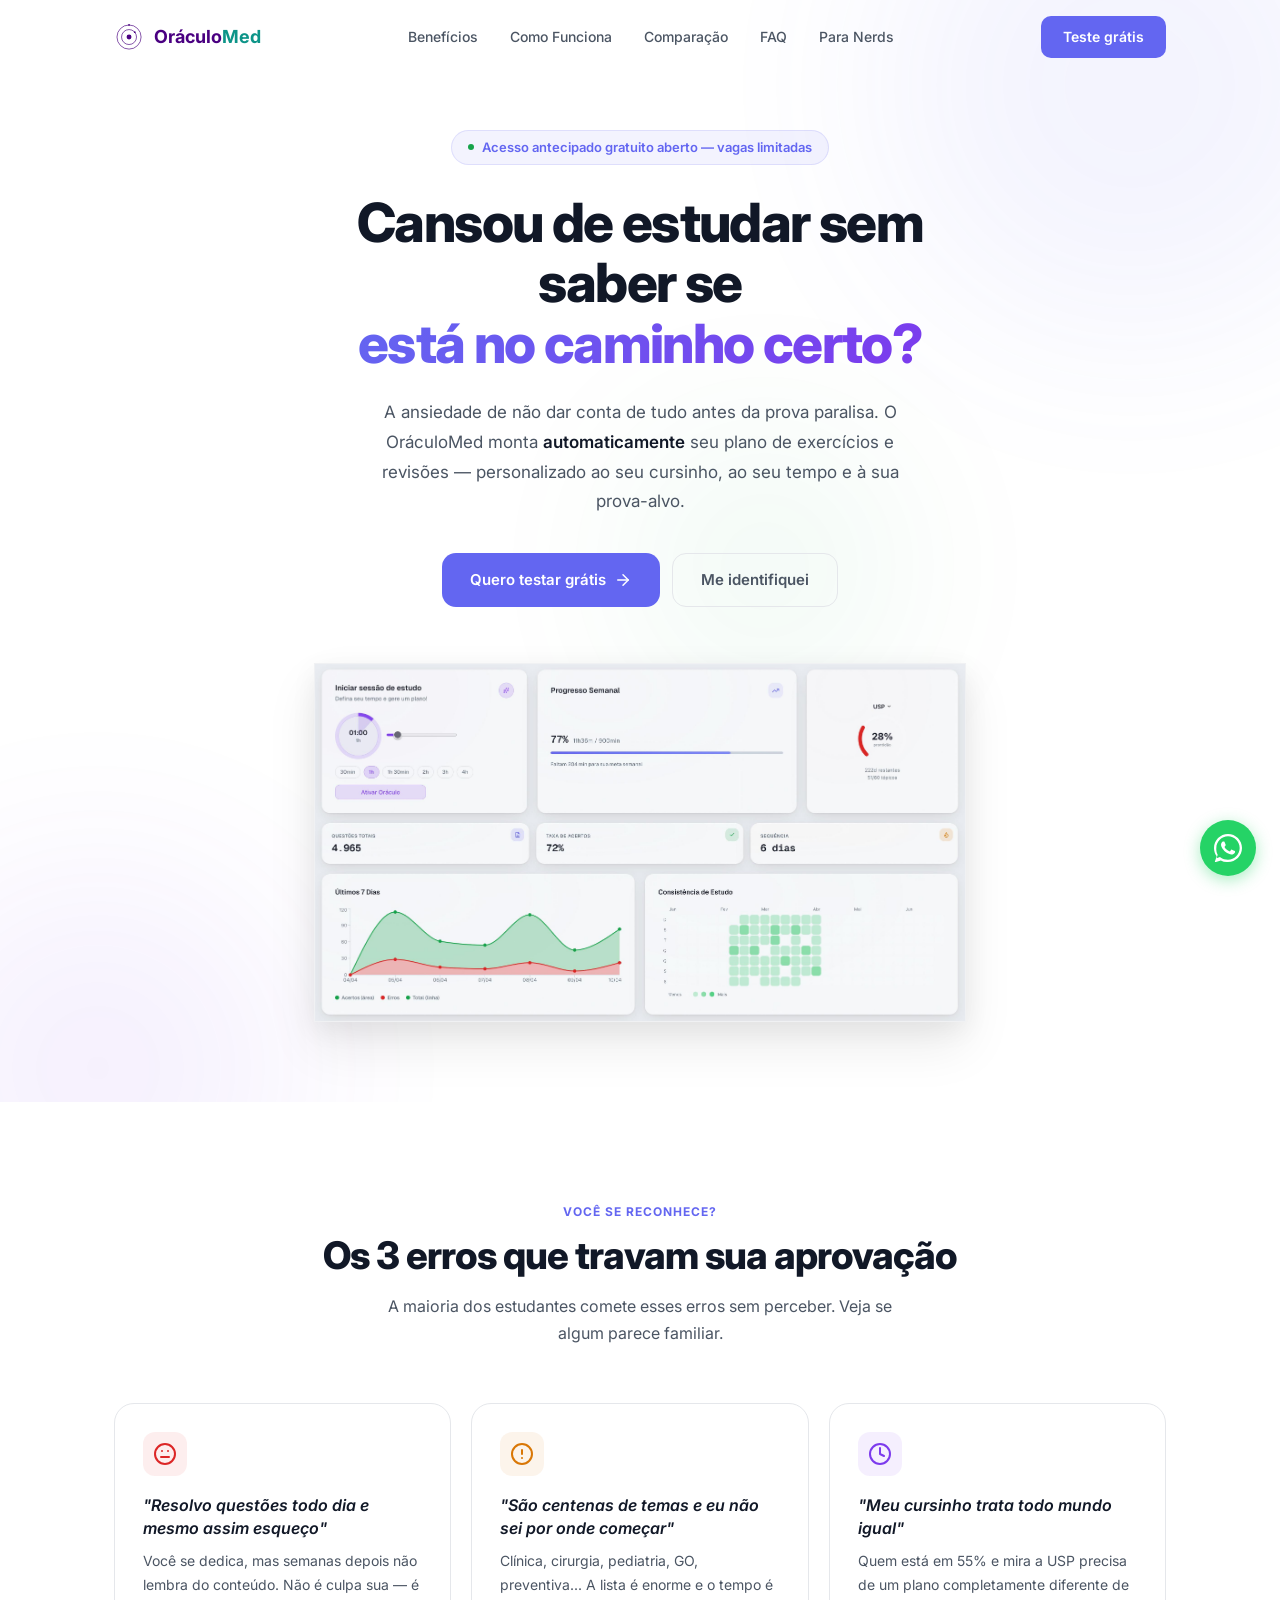
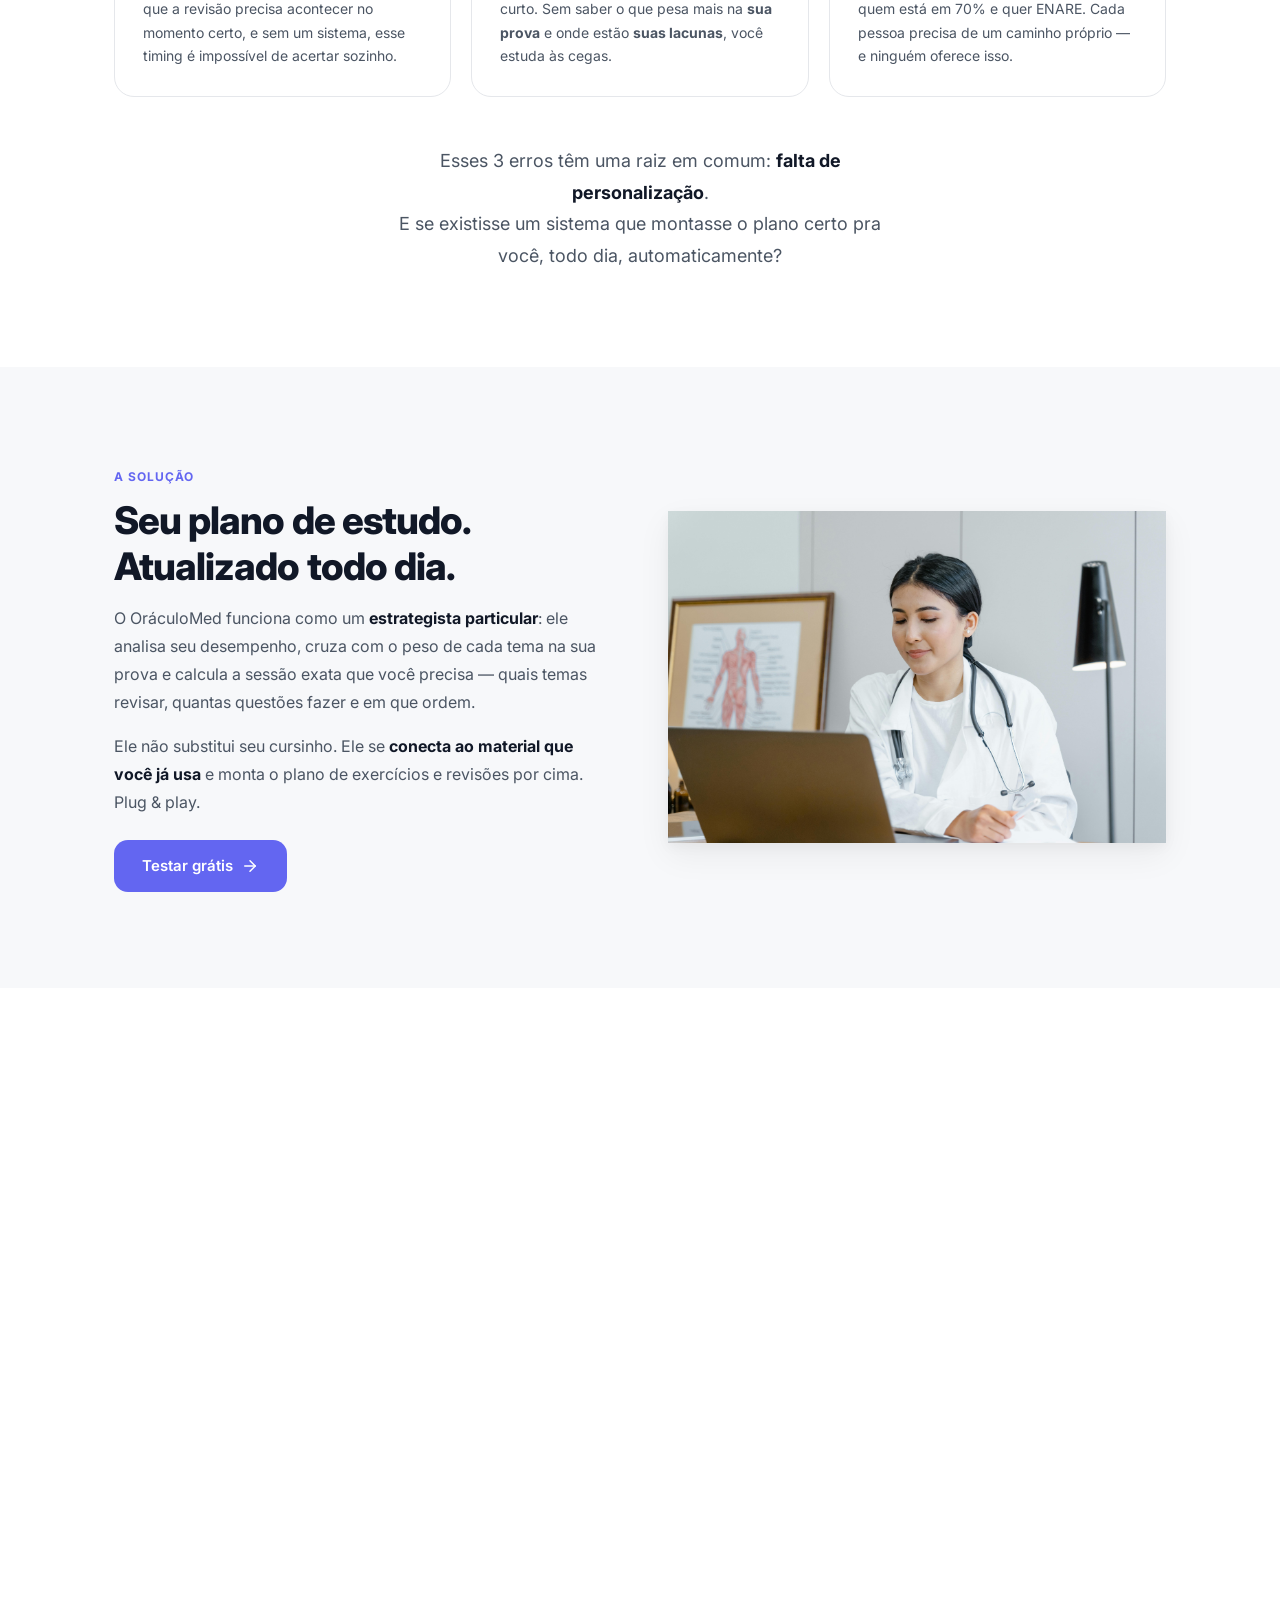
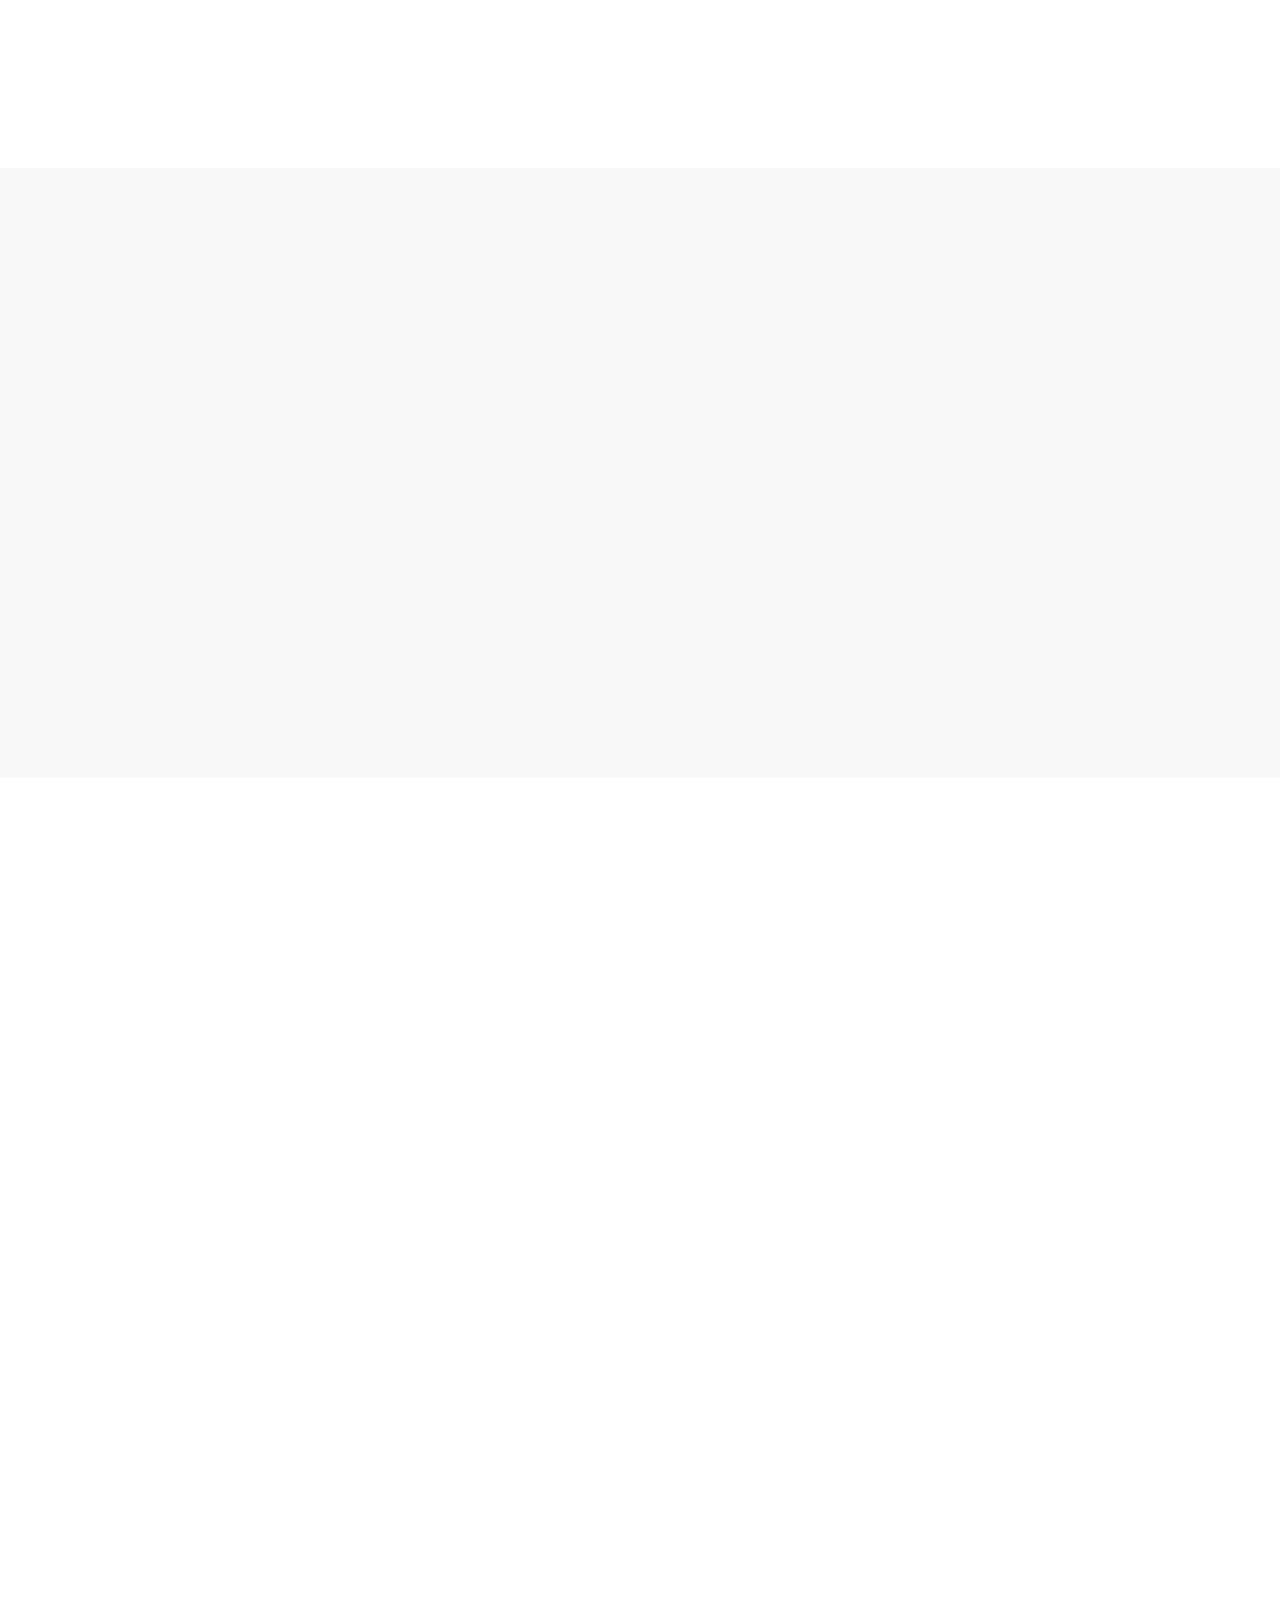
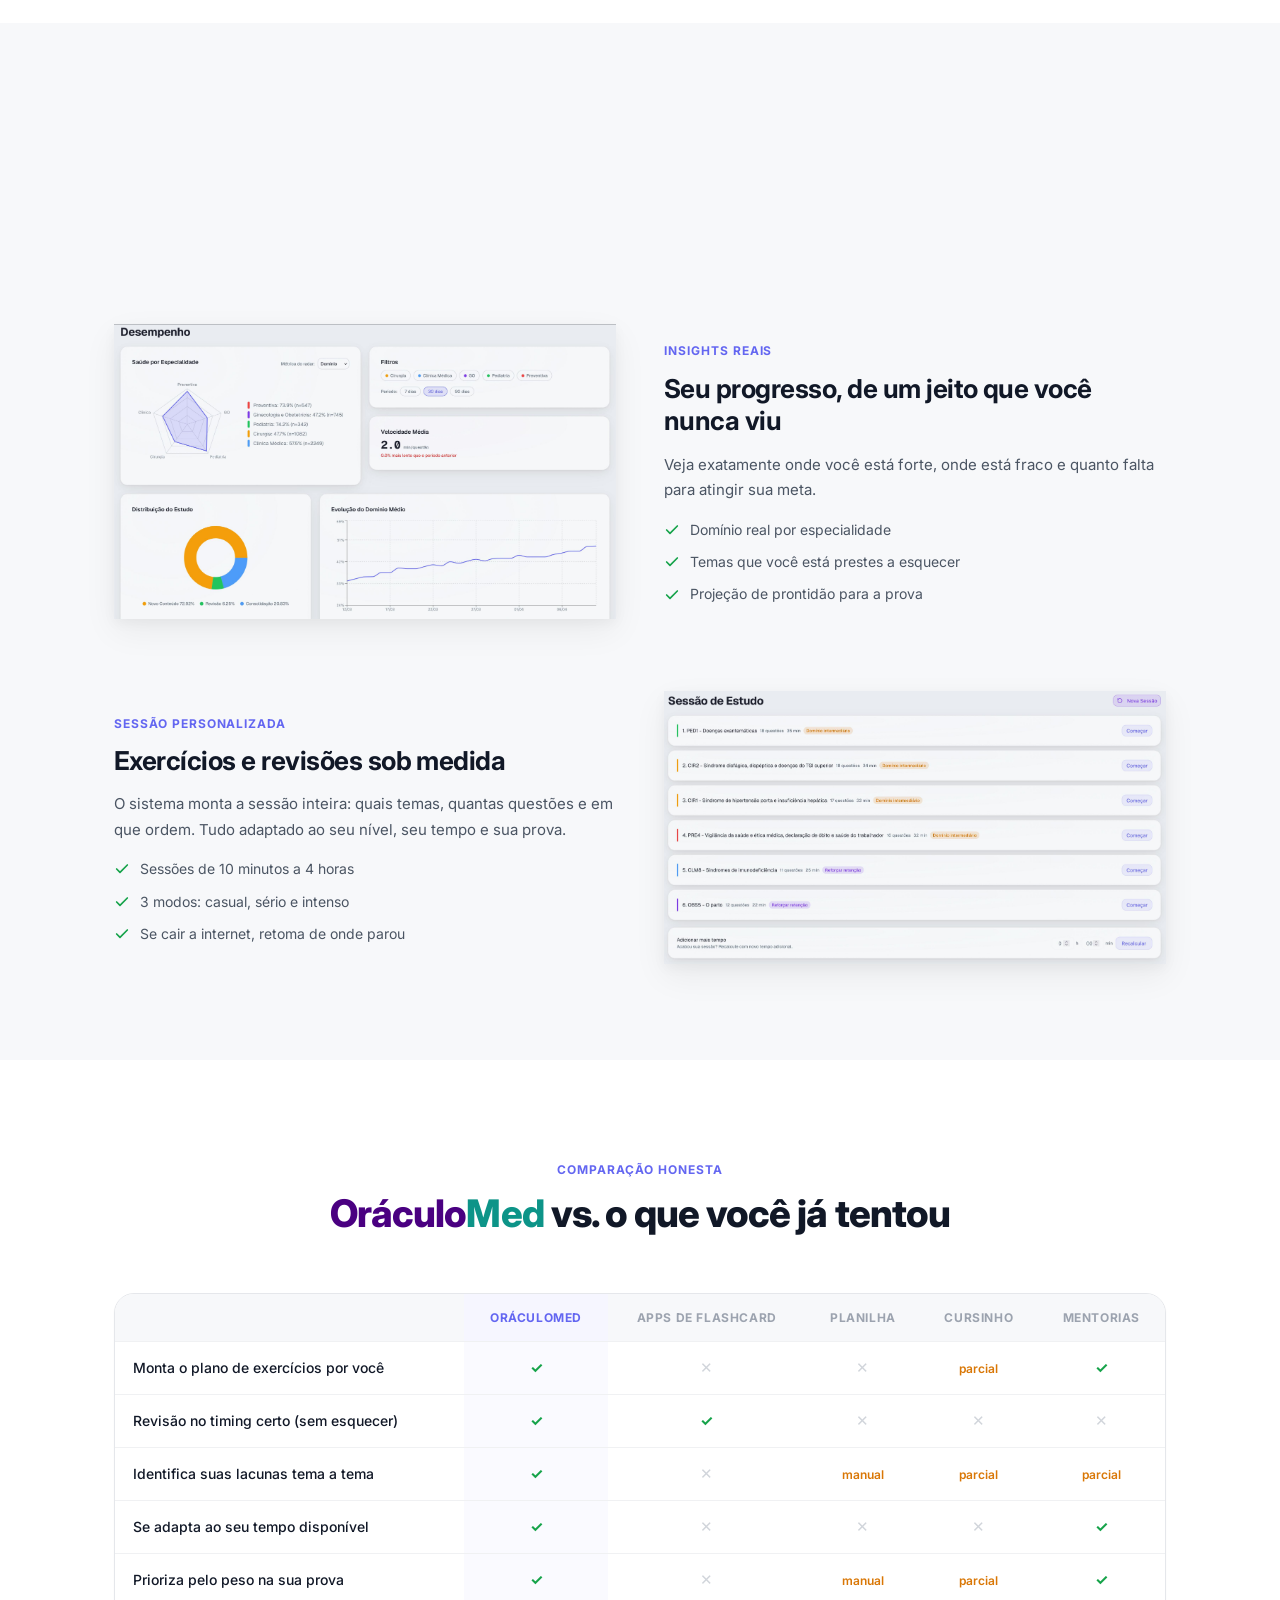
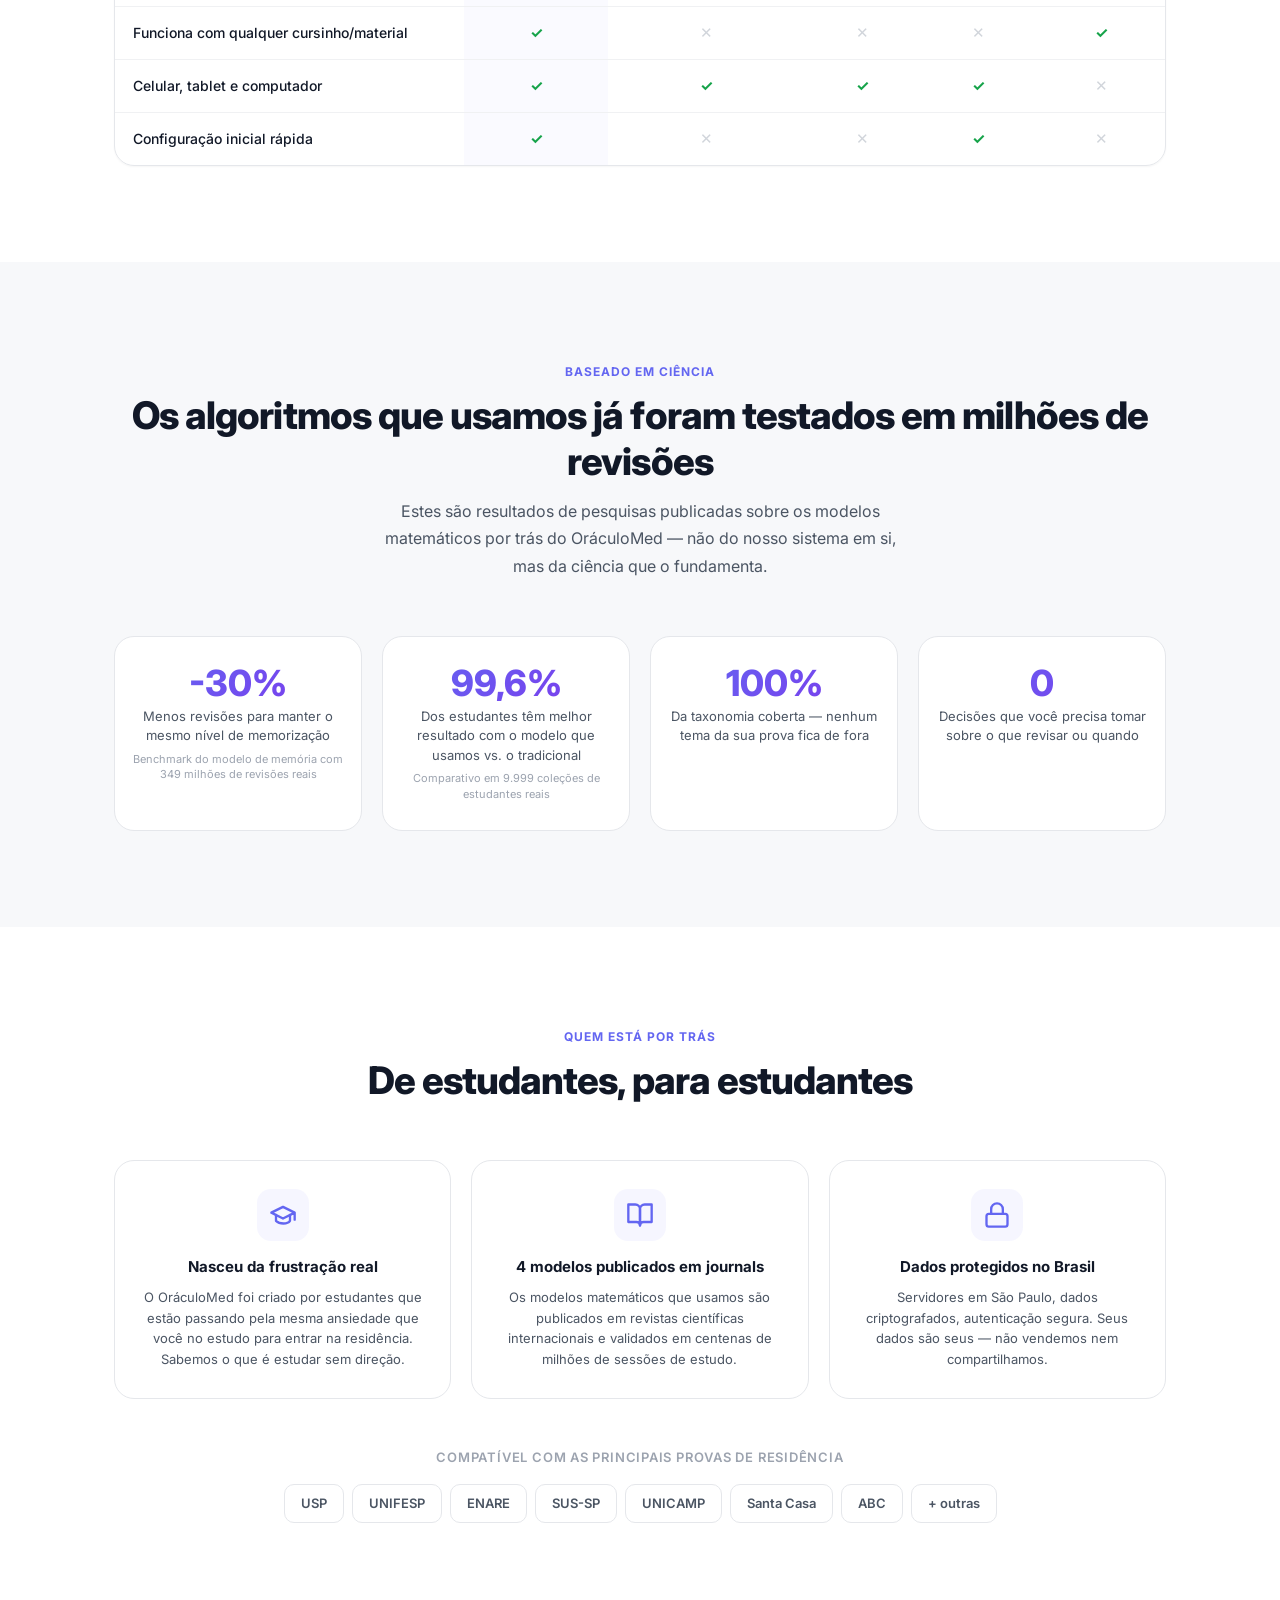
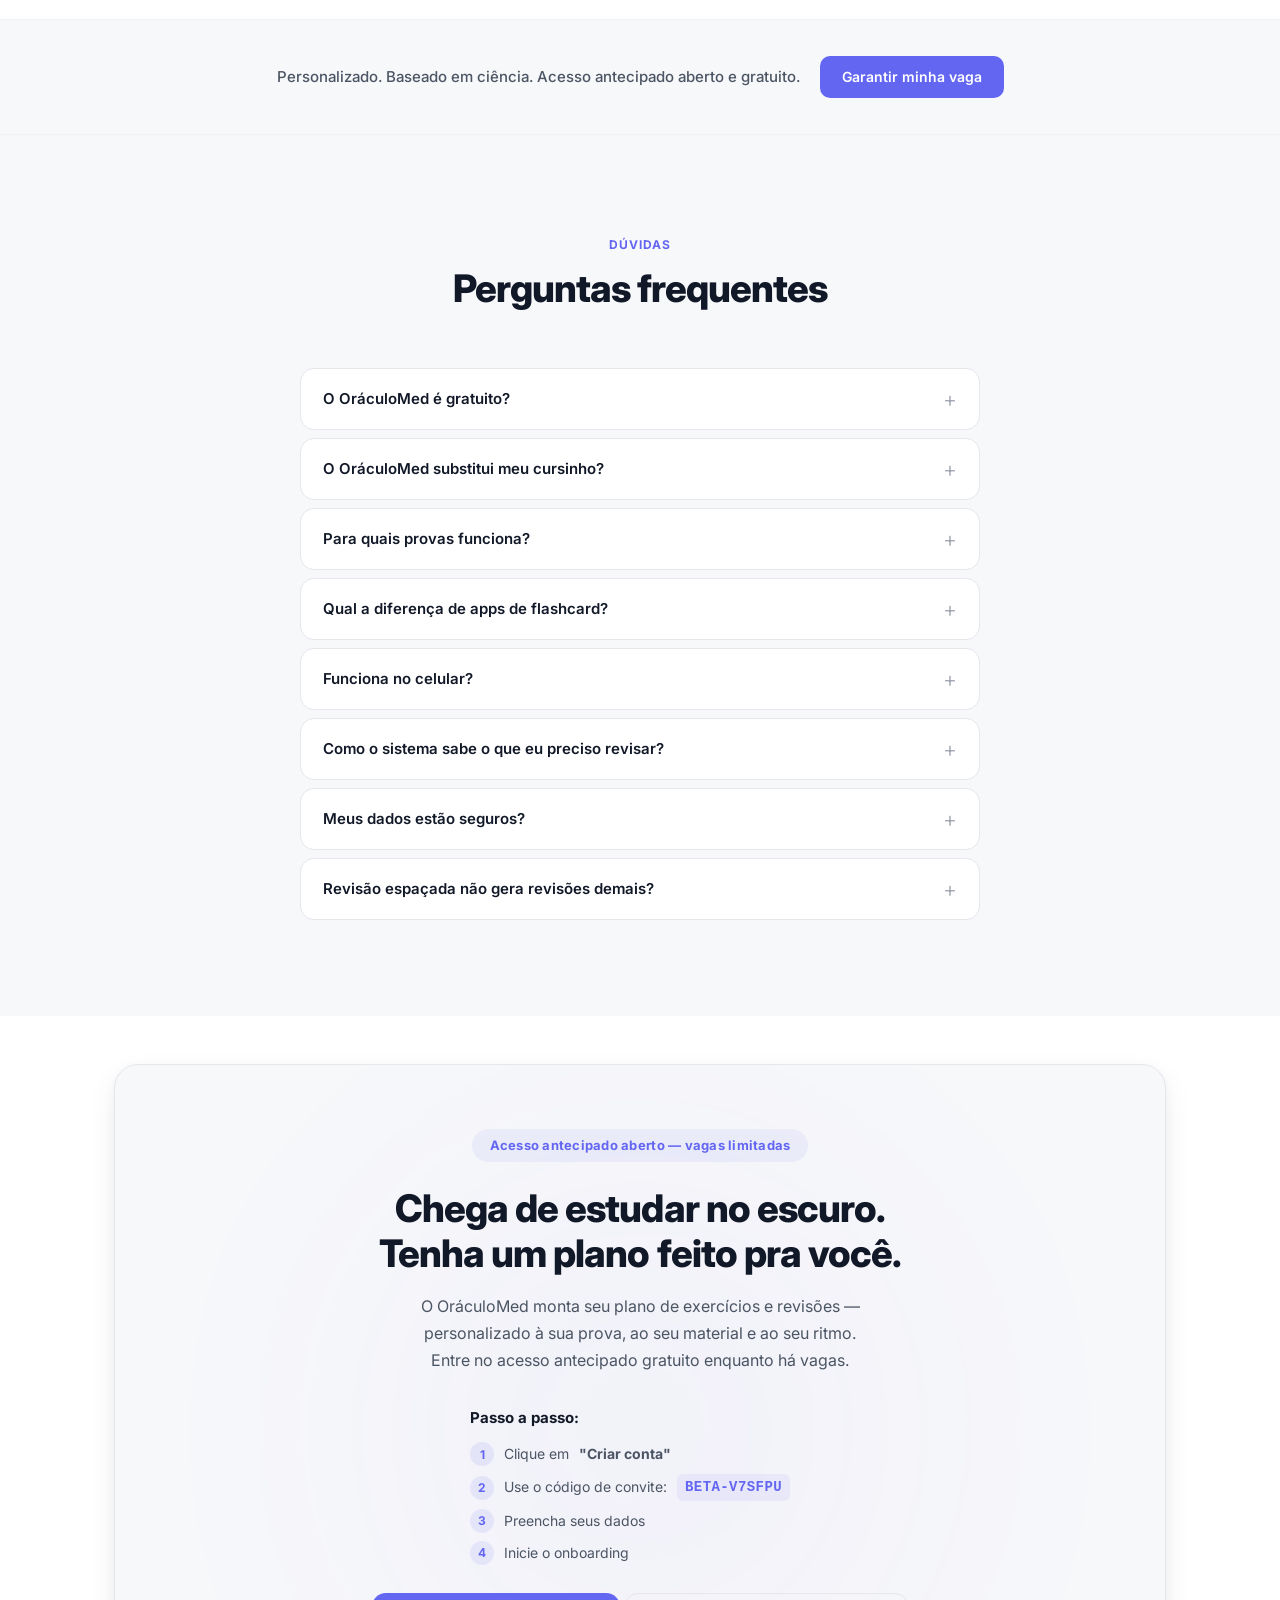
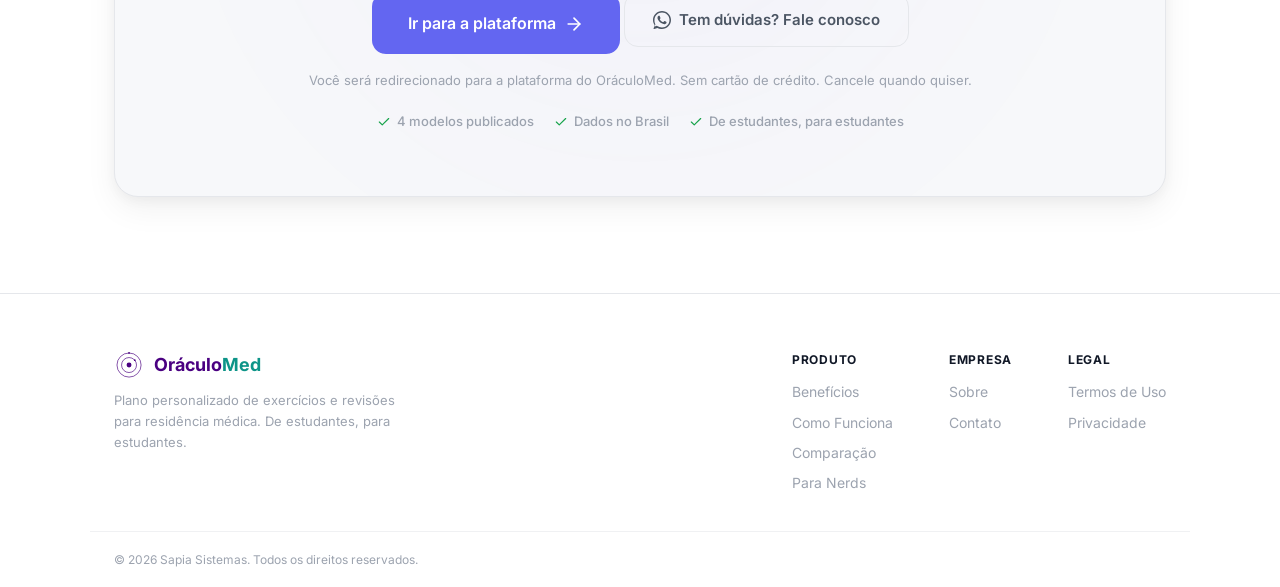
==== index.html @ d04bbd0d "Fix: restore 'Me identifiquei', fix WhatsApp float z-index Co-Authored-By: Claude Opus 4.6 (1M conte" ====
<!DOCTYPE html>
<html lang="pt-BR">
<head>
  <meta charset="UTF-8">
  <meta name="viewport" content="width=device-width, initial-scale=1.0">
  <title>OráculoMed — Pare de estudar no escuro para a residência médica</title>
  <meta name="description" content="Chega de ansiedade. O OráculoMed monta seu plano personalizado de exercícios e revisões para a residência médica — adaptado ao seu cursinho, seu tempo e sua prova.">
  <meta name="theme-color" content="#FFFFFF">
  <link rel="icon" type="image/svg+xml" href="assets/logo.svg?v=3">
  <link rel="preconnect" href="https://fonts.googleapis.com">
  <link rel="preconnect" href="https://fonts.gstatic.com" crossorigin>
  <link href="https://fonts.googleapis.com/css2?family=Inter:wght@400;500;600;700;800&display=swap" rel="stylesheet">
  <link rel="stylesheet" href="styles.css?v=6">
</head>
<body>

  <!-- ==================== SPLASH SCREEN ==================== -->
  <div class="splash" id="splash">
    <div class="splash-content">
      <svg class="splash-logo" xmlns="http://www.w3.org/2000/svg" viewBox="0 0 1418 1276" fill="none">
        <circle cx="710.76" cy="640.09" r="570" stroke="#4A0081" stroke-width="31.5" fill="none"/>
        <circle cx="710.76" cy="640.09" r="354" stroke="#4A0081" stroke-width="31.5" fill="none"/>
        <circle cx="710.76" cy="640.09" r="117" fill="#4A0081"/>
        <circle class="splash-dot splash-dot-inner" cx="981.54" cy="412.03" r="42" fill="#4A0081"/>
        <circle class="splash-dot splash-dot-outer" cx="710.76" cy="70.09" r="42" fill="#4A0081"/>
      </svg>
      <span class="splash-name"><span style="color:#4A0081">Oráculo</span><span style="color:#0D9488">Med</span></span>
    </div>
  </div>

  <!-- ==================== NAV ==================== -->
  <nav class="nav" id="nav">
    <div class="nav-inner container">
      <a href="#" class="nav-logo">
        <img src="assets/logo.svg?v=3" alt="OráculoMed" class="nav-logo-icon">
        <span class="nav-logo-text"><span style="color:#4A0081">Oráculo</span><span style="color:#0D9488">Med</span></span>
      </a>
      <div class="nav-links" id="nav-links">
        <a href="#beneficios">Benefícios</a>
        <a href="#como-funciona">Como Funciona</a>
        <a href="#comparacao">Comparação</a>
        <a href="#faq">FAQ</a>
        <a href="nerds.html">Para Nerds</a>
      </div>
      <div class="nav-actions">
        <a href="#cta" class="btn btn-primary">Teste grátis</a>
        <button class="nav-hamburger" id="nav-hamburger" aria-label="Menu">
          <span></span><span></span><span></span>
        </button>
      </div>
    </div>
  </nav>

  <!-- ==================== HERO ==================== -->
  <section class="hero">
    <div class="hero-bg">
      <div class="hero-orb hero-orb-1"></div>
      <div class="hero-orb hero-orb-2"></div>
      <div class="hero-orb hero-orb-3"></div>
    </div>
    <div class="container hero-content">
      <div class="hero-badge fade-up">
        <span class="badge-dot"></span>
        Acesso antecipado gratuito aberto — vagas limitadas
      </div>
      <h1 class="hero-title fade-up" style="--delay: 0.1s">
        Cansou de estudar sem saber se<br>
        <span class="text-gradient">está no caminho certo?</span>
      </h1>
      <p class="hero-subtitle fade-up" style="--delay: 0.2s">
        A ansiedade de não dar conta de tudo antes da prova paralisa.
        O OráculoMed monta <strong>automaticamente</strong> seu plano de exercícios e revisões — personalizado ao seu cursinho, ao seu tempo e à sua prova-alvo.
      </p>
      <div class="hero-actions fade-up" style="--delay: 0.3s">
        <a href="#cta" class="btn btn-primary btn-lg">
          Quero testar grátis
          <svg xmlns="http://www.w3.org/2000/svg" width="18" height="18" viewBox="0 0 24 24" fill="none" stroke="currentColor" stroke-width="2" stroke-linecap="round" stroke-linejoin="round"><line x1="5" y1="12" x2="19" y2="12"/><polyline points="12 5 19 12 12 19"/></svg>
        </a>
        <a href="#problema" class="btn btn-ghost btn-lg">Me identifiquei</a>
      </div>
      <div class="hero-image fade-up" style="--delay: 0.4s">
        <img src="assets/dashboard.jpeg" alt="Tela principal do OráculoMed">
      </div>
    </div>
  </section>

  <!-- ==================== PROBLEMA ==================== -->
  <section class="section" id="problema">
    <div class="container">
      <div class="section-header fade-up">
        <span class="section-label">Você se reconhece?</span>
        <h2 class="section-title">Os 3 erros que travam sua aprovação</h2>
        <p class="section-subtitle">A maioria dos estudantes comete esses erros sem perceber. Veja se algum parece familiar.</p>
      </div>
      <div class="pain-grid">
        <div class="pain-card fade-up" style="--delay: 0.1s">
          <div class="pain-icon pain-icon-red">
            <svg xmlns="http://www.w3.org/2000/svg" width="24" height="24" viewBox="0 0 24 24" fill="none" stroke="currentColor" stroke-width="2" stroke-linecap="round" stroke-linejoin="round"><circle cx="12" cy="12" r="10"/><line x1="8" y1="15" x2="16" y2="15"/><line x1="9" y1="9" x2="9.01" y2="9"/><line x1="15" y1="9" x2="15.01" y2="9"/></svg>
          </div>
          <h3>"Resolvo questões todo dia e mesmo assim esqueço"</h3>
          <p>Você se dedica, mas semanas depois não lembra do conteúdo. Não é culpa sua — é que a revisão precisa acontecer no momento certo, e sem um sistema, esse timing é impossível de acertar sozinho.</p>
        </div>
        <div class="pain-card fade-up" style="--delay: 0.2s">
          <div class="pain-icon pain-icon-amber">
            <svg xmlns="http://www.w3.org/2000/svg" width="24" height="24" viewBox="0 0 24 24" fill="none" stroke="currentColor" stroke-width="2" stroke-linecap="round" stroke-linejoin="round"><circle cx="12" cy="12" r="10"/><path d="M12 8v4"/><path d="M12 16h.01"/></svg>
          </div>
          <h3>"São centenas de temas e eu não sei por onde começar"</h3>
          <p>Clínica, cirurgia, pediatria, GO, preventiva... A lista é enorme e o tempo é curto. Sem saber o que pesa mais na <strong>sua prova</strong> e onde estão <strong>suas lacunas</strong>, você estuda às cegas.</p>
        </div>
        <div class="pain-card fade-up" style="--delay: 0.3s">
          <div class="pain-icon pain-icon-purple">
            <svg xmlns="http://www.w3.org/2000/svg" width="24" height="24" viewBox="0 0 24 24" fill="none" stroke="currentColor" stroke-width="2" stroke-linecap="round" stroke-linejoin="round"><circle cx="12" cy="12" r="10"/><polyline points="12 6 12 12 16 14"/></svg>
          </div>
          <h3>"Meu cursinho trata todo mundo igual"</h3>
          <p>Quem está em 55% e mira a USP precisa de um plano completamente diferente de quem está em 70% e quer ENARE. Cada pessoa precisa de um caminho próprio — e ninguém oferece isso.</p>
        </div>
      </div>
      <p class="pain-closing fade-up" style="--delay: 0.4s">
        Esses 3 erros têm uma raiz em comum: <strong>falta de personalização</strong>.<br>
        E se existisse um sistema que montasse o plano certo pra você, todo dia, automaticamente?
      </p>
    </div>
  </section>

  <!-- ==================== SOLUÇÃO ==================== -->
  <section class="section section-alt" id="solucao">
    <div class="container">
      <div class="solution-block fade-up">
        <div class="solution-text">
          <span class="section-label">A solução</span>
          <h2 class="section-title" style="text-align:left">Seu plano de estudo. Atualizado todo dia.</h2>
          <p class="solution-desc">
            O OráculoMed funciona como um <strong>estrategista particular</strong>: ele analisa seu desempenho, cruza com o peso de cada tema na sua prova e calcula a sessão exata que você precisa — quais temas revisar, quantas questões fazer e em que ordem.
          </p>
          <p class="solution-desc">
            Ele não substitui seu cursinho. Ele se <strong>conecta ao material que você já usa</strong> e monta o plano de exercícios e revisões por cima. Plug & play.
          </p>
          <a href="#cta" class="btn btn-primary btn-lg" style="margin-top: 8px">
            Testar grátis
            <svg xmlns="http://www.w3.org/2000/svg" width="18" height="18" viewBox="0 0 24 24" fill="none" stroke="currentColor" stroke-width="2" stroke-linecap="round" stroke-linejoin="round"><line x1="5" y1="12" x2="19" y2="12"/><polyline points="12 5 19 12 12 19"/></svg>
          </a>
        </div>
        <div class="solution-image">
          <img src="assets/student_confident.jpg" alt="Estudante usando laptop com expressão confiante">
        </div>
      </div>
    </div>
  </section>

  <!-- ==================== BENEFÍCIOS ==================== -->
  <section class="section" id="beneficios">
    <div class="container">
      <div class="section-header fade-up">
        <span class="section-label">O que muda na sua rotina</span>
        <h2 class="section-title">3 problemas que o <span style="color:#4A0081">Oráculo</span><span style="color:#0D9488">Med</span> resolve sozinho</h2>
        <p class="section-subtitle">Continue no seu cursinho. O OráculoMed cuida do planejamento de exercícios e revisões.</p>
      </div>
      <div class="benefits-grid">
        <div class="benefit-card fade-up" style="--delay: 0.1s">
          <div class="card-icon card-icon-blue">
            <svg xmlns="http://www.w3.org/2000/svg" width="24" height="24" viewBox="0 0 24 24" fill="none" stroke="currentColor" stroke-width="2" stroke-linecap="round" stroke-linejoin="round"><path d="M12 22s8-4 8-10V5l-8-3-8 3v7c0 6 8 10 8 10z"/></svg>
          </div>
          <h3 class="card-title">Revisão no momento certo</h3>
          <p class="card-text">O sistema calcula quando cada tema vai começar a sair da sua memória e agenda a revisão no ponto ideal — nem cedo demais, nem tarde demais.</p>
        </div>
        <div class="benefit-card fade-up" style="--delay: 0.2s">
          <div class="card-icon card-icon-purple">
            <svg xmlns="http://www.w3.org/2000/svg" width="24" height="24" viewBox="0 0 24 24" fill="none" stroke="currentColor" stroke-width="2" stroke-linecap="round" stroke-linejoin="round"><path d="M2 3h6a4 4 0 0 1 4 4v14a3 3 0 0 0-3-3H2z"/><path d="M22 3h-6a4 4 0 0 0-4 4v14a3 3 0 0 1 3-3h7z"/></svg>
          </div>
          <h3 class="card-title">Prioridade pelo peso na sua prova</h3>
          <p class="card-text">Cada banca cobra temas diferentes. O OráculoMed sabe o que mais cai na sua prova-alvo e foca seus exercícios no que realmente importa para a sua aprovação.</p>
        </div>
        <div class="benefit-card fade-up" style="--delay: 0.3s">
          <div class="card-icon card-icon-green">
            <svg xmlns="http://www.w3.org/2000/svg" width="24" height="24" viewBox="0 0 24 24" fill="none" stroke="currentColor" stroke-width="2" stroke-linecap="round" stroke-linejoin="round"><path d="M18 20V10"/><path d="M12 20V4"/><path d="M6 20v-6"/></svg>
          </div>
          <h3 class="card-title">Funciona com qualquer material</h3>
          <p class="card-text">Cursinho online, apostila, banco de questões — não importa. O OráculoMed se encaixa na rotina que você já tem e monta o plano por cima.</p>
        </div>
      </div>
    </div>
  </section>

  <!-- CTA intermediário -->
  <div class="mini-cta fade-up">
    <div class="container mini-cta-inner">
      <p>Pronto para trocar a ansiedade por um plano concreto?</p>
      <a href="#cta" class="btn btn-primary">Testar grátis</a>
    </div>
  </div>

  <!-- ==================== COMO FUNCIONA ==================== -->
  <section class="section section-alt" id="como-funciona">
    <div class="container">
      <div class="section-header fade-up">
        <span class="section-label">Como funciona</span>
        <h2 class="section-title">3 passos. Sem complicação.</h2>
        <p class="section-subtitle">Configure uma vez, use para sempre. Depois é só abrir e estudar.</p>
      </div>
      <div class="how-grid">
        <div class="how-step fade-up" style="--delay: 0.1s">
          <div class="how-number">1</div>
          <h3>Informe seu tempo</h3>
          <p>30 minutos ou 4 horas — o OráculoMed adapta tudo ao tempo que você tem hoje. Escolha entre modo casual, sério ou intenso.</p>
        </div>
        <div class="how-step fade-up" style="--delay: 0.2s">
          <div class="how-number">2</div>
          <h3>Siga o plano</h3>
          <p>O sistema monta a sessão completa: quais temas, quantas questões e em que ordem. Você só precisa resolver.</p>
        </div>
        <div class="how-step fade-up" style="--delay: 0.3s">
          <div class="how-number">3</div>
          <h3>Veja sua evolução</h3>
          <p>Acompanhe seu domínio real por especialidade, temas em risco e uma projeção de prontidão para a prova — tudo em tempo real.</p>
        </div>
      </div>
    </div>
  </section>

  <!-- ==================== POR DENTRO DO MOTOR ==================== -->
  <section class="section" id="motor">
    <div class="container">
      <div class="section-header fade-up">
        <span class="section-label">Por dentro do motor</span>
        <h2 class="section-title">4 cálculos que trabalham juntos por você</h2>
        <p class="section-subtitle">O OráculoMed combina 4 modelos matemáticos para tomar decisões que seriam impossíveis de fazer manualmente.</p>
      </div>
      <div class="motor-grid">
        <div class="benefit-card fade-up" style="--delay: 0.1s">
          <div class="card-icon card-icon-blue">
            <svg xmlns="http://www.w3.org/2000/svg" width="24" height="24" viewBox="0 0 24 24" fill="none" stroke="currentColor" stroke-width="2" stroke-linecap="round" stroke-linejoin="round"><circle cx="12" cy="12" r="10"/><polyline points="12 6 12 12 16 14"/></svg>
          </div>
          <h3 class="card-title">Memória</h3>
          <p class="card-subtitle" style="color:var(--primary);font-size:13px;font-weight:600;margin-bottom:8px">"Quando vou esquecer isso?"</p>
          <p class="card-text">Modela sua curva de esquecimento para cada tema e agenda a revisão no ponto ideal.</p>
        </div>
        <div class="benefit-card fade-up" style="--delay: 0.15s">
          <div class="card-icon card-icon-purple">
            <svg xmlns="http://www.w3.org/2000/svg" width="24" height="24" viewBox="0 0 24 24" fill="none" stroke="currentColor" stroke-width="2" stroke-linecap="round" stroke-linejoin="round"><path d="M2 3h6a4 4 0 0 1 4 4v14a3 3 0 0 0-3-3H2z"/><path d="M22 3h-6a4 4 0 0 0-4 4v14a3 3 0 0 1 3-3h7z"/></svg>
          </div>
          <h3 class="card-title">Conhecimento</h3>
          <p class="card-subtitle" style="color:var(--primary);font-size:13px;font-weight:600;margin-bottom:8px">"O que eu realmente domino?"</p>
          <p class="card-text">Rastreia sua probabilidade de domínio tema a tema e identifica lacunas precisas.</p>
        </div>
        <div class="benefit-card fade-up" style="--delay: 0.2s">
          <div class="card-icon card-icon-amber">
            <svg xmlns="http://www.w3.org/2000/svg" width="24" height="24" viewBox="0 0 24 24" fill="none" stroke="currentColor" stroke-width="2" stroke-linecap="round" stroke-linejoin="round"><polygon points="12 2 15.09 8.26 22 9.27 17 14.14 18.18 21.02 12 17.77 5.82 21.02 7 14.14 2 9.27 8.91 8.26 12 2"/></svg>
          </div>
          <h3 class="card-title">Relevância</h3>
          <p class="card-subtitle" style="color:var(--amber);font-size:13px;font-weight:600;margin-bottom:8px">"Quanto isso pesa na minha prova?"</p>
          <p class="card-text">Prioriza os temas que mais caem na sua banca-alvo para focar no que importa.</p>
        </div>
        <div class="benefit-card fade-up" style="--delay: 0.25s">
          <div class="card-icon card-icon-green">
            <svg xmlns="http://www.w3.org/2000/svg" width="24" height="24" viewBox="0 0 24 24" fill="none" stroke="currentColor" stroke-width="2" stroke-linecap="round" stroke-linejoin="round"><path d="M18 20V10"/><path d="M12 20V4"/><path d="M6 20v-6"/></svg>
          </div>
          <h3 class="card-title">Tempo</h3>
          <p class="card-subtitle" style="color:var(--green);font-size:13px;font-weight:600;margin-bottom:8px">"Quanto tempo em cada tema?"</p>
          <p class="card-text">Distribui seus minutos proporcionalmente à urgência de cada tema.</p>
        </div>
      </div>
      <p class="how-nerd-link fade-up" style="--delay: 0.4s">
        Quer ver os estudos científicos por trás? <a href="nerds.html">Acesse a página técnica</a>
      </p>
    </div>
  </section>

  <!-- CTA intermediário -->
  <div class="mini-cta fade-up">
    <div class="container mini-cta-inner">
      <p>4 cálculos trabalhando juntos. Você só precisa abrir e estudar.</p>
      <a href="#cta" class="btn btn-primary">Testar grátis</a>
    </div>
  </div>

  <!-- ==================== PLATAFORMA ==================== -->
  <section class="section section-alt" id="plataforma">
    <div class="container">
      <div class="section-header fade-up">
        <span class="section-label">A plataforma</span>
        <h2 class="section-title">Acesse de qualquer lugar. Sem instalar nada.</h2>
        <p class="section-subtitle">Celular, tablet ou computador. Seus dados sincronizam entre todos os dispositivos.</p>
      </div>

      <div class="showcase fade-up">
        <div class="showcase-image">
          <img src="assets/desempenho.jpeg" alt="Dashboard com radar de especialidades, streaks e projeção de prontidão">
        </div>
        <div class="showcase-text">
          <span class="section-label">Insights Reais</span>
          <h3>Seu progresso, de um jeito que você nunca viu</h3>
          <p>Veja exatamente onde você está forte, onde está fraco e quanto falta para atingir sua meta.</p>
          <ul>
            <li><svg xmlns="http://www.w3.org/2000/svg" width="16" height="16" viewBox="0 0 24 24" fill="none" stroke="currentColor" stroke-width="2.5" stroke-linecap="round" stroke-linejoin="round"><polyline points="20 6 9 17 4 12"/></svg> Domínio real por especialidade</li>
            <li><svg xmlns="http://www.w3.org/2000/svg" width="16" height="16" viewBox="0 0 24 24" fill="none" stroke="currentColor" stroke-width="2.5" stroke-linecap="round" stroke-linejoin="round"><polyline points="20 6 9 17 4 12"/></svg> Temas que você está prestes a esquecer</li>
            <li><svg xmlns="http://www.w3.org/2000/svg" width="16" height="16" viewBox="0 0 24 24" fill="none" stroke="currentColor" stroke-width="2.5" stroke-linecap="round" stroke-linejoin="round"><polyline points="20 6 9 17 4 12"/></svg> Projeção de prontidão para a prova</li>
          </ul>
        </div>
      </div>

      <div class="showcase showcase-reverse fade-up" style="margin-top: 72px">
        <div class="showcase-image">
          <img src="assets/sesssao.jpeg" alt="Tela de sessão com lista de temas, urgência e tempo por bloco">
        </div>
        <div class="showcase-text">
          <span class="section-label">Sessão personalizada</span>
          <h3>Exercícios e revisões sob medida</h3>
          <p>O sistema monta a sessão inteira: quais temas, quantas questões e em que ordem. Tudo adaptado ao seu nível, seu tempo e sua prova.</p>
          <ul>
            <li><svg xmlns="http://www.w3.org/2000/svg" width="16" height="16" viewBox="0 0 24 24" fill="none" stroke="currentColor" stroke-width="2.5" stroke-linecap="round" stroke-linejoin="round"><polyline points="20 6 9 17 4 12"/></svg> Sessões de 10 minutos a 4 horas</li>
            <li><svg xmlns="http://www.w3.org/2000/svg" width="16" height="16" viewBox="0 0 24 24" fill="none" stroke="currentColor" stroke-width="2.5" stroke-linecap="round" stroke-linejoin="round"><polyline points="20 6 9 17 4 12"/></svg> 3 modos: casual, sério e intenso</li>
            <li><svg xmlns="http://www.w3.org/2000/svg" width="16" height="16" viewBox="0 0 24 24" fill="none" stroke="currentColor" stroke-width="2.5" stroke-linecap="round" stroke-linejoin="round"><polyline points="20 6 9 17 4 12"/></svg> Se cair a internet, retoma de onde parou</li>
          </ul>
        </div>
      </div>
    </div>
  </section>

  <!-- ==================== COMPARAÇÃO ==================== -->
  <section class="section" id="comparacao">
    <div class="container">
      <div class="section-header fade-up">
        <span class="section-label">Comparação honesta</span>
        <h2 class="section-title"><span style="color:#4A0081">Oráculo</span><span style="color:#0D9488">Med</span> vs. o que você já tentou</h2>
      </div>
      <div class="comparison-table-wrap fade-up" style="--delay: 0.1s">
        <table class="comparison-table">
          <thead>
            <tr>
              <th></th>
              <th class="highlight-col">OráculoMed</th>
              <th>Apps de flashcard</th>
              <th>Planilha</th>
              <th>Cursinho</th>
              <th>Mentorias</th>
            </tr>
          </thead>
          <tbody>
            <tr>
              <td>Monta o plano de exercícios por você</td>
              <td class="highlight-col"><span class="check">&#10003;</span></td>
              <td><span class="cross">&#10005;</span></td>
              <td><span class="cross">&#10005;</span></td>
              <td><span class="partial">parcial</span></td>
              <td><span class="check">&#10003;</span></td>
            </tr>
            <tr>
              <td>Revisão no timing certo (sem esquecer)</td>
              <td class="highlight-col"><span class="check">&#10003;</span></td>
              <td><span class="check">&#10003;</span></td>
              <td><span class="cross">&#10005;</span></td>
              <td><span class="cross">&#10005;</span></td>
              <td><span class="cross">&#10005;</span></td>
            </tr>
            <tr>
              <td>Identifica suas lacunas tema a tema</td>
              <td class="highlight-col"><span class="check">&#10003;</span></td>
              <td><span class="cross">&#10005;</span></td>
              <td><span class="partial">manual</span></td>
              <td><span class="partial">parcial</span></td>
              <td><span class="partial">parcial</span></td>
            </tr>
            <tr>
              <td>Se adapta ao seu tempo disponível</td>
              <td class="highlight-col"><span class="check">&#10003;</span></td>
              <td><span class="cross">&#10005;</span></td>
              <td><span class="cross">&#10005;</span></td>
              <td><span class="cross">&#10005;</span></td>
              <td><span class="check">&#10003;</span></td>
            </tr>
            <tr>
              <td>Prioriza pelo peso na sua prova</td>
              <td class="highlight-col"><span class="check">&#10003;</span></td>
              <td><span class="cross">&#10005;</span></td>
              <td><span class="partial">manual</span></td>
              <td><span class="partial">parcial</span></td>
              <td><span class="check">&#10003;</span></td>
            </tr>
            <tr>
              <td>Funciona com qualquer cursinho/material</td>
              <td class="highlight-col"><span class="check">&#10003;</span></td>
              <td><span class="cross">&#10005;</span></td>
              <td><span class="cross">&#10005;</span></td>
              <td><span class="cross">&#10005;</span></td>
              <td><span class="check">&#10003;</span></td>
            </tr>
            <tr>
              <td>Celular, tablet e computador</td>
              <td class="highlight-col"><span class="check">&#10003;</span></td>
              <td><span class="check">&#10003;</span></td>
              <td><span class="check">&#10003;</span></td>
              <td><span class="check">&#10003;</span></td>
              <td><span class="cross">&#10005;</span></td>
            </tr>
            <tr>
              <td>Configuração inicial rápida</td>
              <td class="highlight-col"><span class="check">&#10003;</span></td>
              <td><span class="cross">&#10005;</span></td>
              <td><span class="cross">&#10005;</span></td>
              <td><span class="check">&#10003;</span></td>
              <td><span class="cross">&#10005;</span></td>
            </tr>
          </tbody>
        </table>
      </div>
    </div>
  </section>

  <!-- ==================== NÚMEROS ==================== -->
  <section class="section section-alt" id="numeros">
    <div class="container">
      <div class="section-header fade-up">
        <span class="section-label">Baseado em ciência</span>
        <h2 class="section-title">Os algoritmos que usamos já foram testados em milhões de revisões</h2>
        <p class="section-subtitle">Estes são resultados de pesquisas publicadas sobre os modelos matemáticos por trás do OráculoMed — não do nosso sistema em si, mas da ciência que o fundamenta.</p>
      </div>
      <div class="stats-grid">
        <div class="stat fade-up" style="--delay: 0.05s">
          <div class="stat-value">-30%</div>
          <div class="stat-label">Menos revisões para manter o mesmo nível de memorização</div>
          <div class="stat-source">Benchmark do modelo de memória com 349 milhões de revisões reais</div>
        </div>
        <div class="stat fade-up" style="--delay: 0.1s">
          <div class="stat-value">99,6%</div>
          <div class="stat-label">Dos estudantes têm melhor resultado com o modelo que usamos vs. o tradicional</div>
          <div class="stat-source">Comparativo em 9.999 coleções de estudantes reais</div>
        </div>
        <div class="stat fade-up" style="--delay: 0.15s">
          <div class="stat-value">100%</div>
          <div class="stat-label">Da taxonomia coberta — nenhum tema da sua prova fica de fora</div>
        </div>
        <div class="stat fade-up" style="--delay: 0.2s">
          <div class="stat-value">0</div>
          <div class="stat-label">Decisões que você precisa tomar sobre o que revisar ou quando</div>
        </div>
      </div>
    </div>
  </section>

  <!-- ==================== CREDIBILIDADE ==================== -->
  <section class="section" id="credibilidade">
    <div class="container">
      <div class="section-header fade-up">
        <span class="section-label">Quem está por trás</span>
        <h2 class="section-title">De estudantes, para estudantes</h2>
      </div>
      <div class="trust-grid">
        <div class="trust-card fade-up" style="--delay: 0.1s">
          <div class="trust-icon">
            <svg xmlns="http://www.w3.org/2000/svg" width="28" height="28" viewBox="0 0 24 24" fill="none" stroke="var(--primary)" stroke-width="2" stroke-linecap="round" stroke-linejoin="round"><path d="M22 10v6M2 10l10-5 10 5-10 5z"/><path d="M6 12v5c3 3 10 3 12 0v-5"/></svg>
          </div>
          <h3>Nasceu da frustração real</h3>
          <p>O OráculoMed foi criado por estudantes que estão passando pela mesma ansiedade que você no estudo para entrar na residência. Sabemos o que é estudar sem direção.</p>
        </div>
        <div class="trust-card fade-up" style="--delay: 0.2s">
          <div class="trust-icon">
            <svg xmlns="http://www.w3.org/2000/svg" width="28" height="28" viewBox="0 0 24 24" fill="none" stroke="var(--primary)" stroke-width="2" stroke-linecap="round" stroke-linejoin="round"><path d="M2 3h6a4 4 0 0 1 4 4v14a3 3 0 0 0-3-3H2z"/><path d="M22 3h-6a4 4 0 0 0-4 4v14a3 3 0 0 1 3-3h7z"/></svg>
          </div>
          <h3>4 modelos publicados em journals</h3>
          <p>Os modelos matemáticos que usamos são publicados em revistas científicas internacionais e validados em centenas de milhões de sessões de estudo.</p>
        </div>
        <div class="trust-card fade-up" style="--delay: 0.3s">
          <div class="trust-icon">
            <svg xmlns="http://www.w3.org/2000/svg" width="28" height="28" viewBox="0 0 24 24" fill="none" stroke="var(--primary)" stroke-width="2" stroke-linecap="round" stroke-linejoin="round"><rect x="3" y="11" width="18" height="11" rx="2" ry="2"/><path d="M7 11V7a5 5 0 0 1 10 0v4"/></svg>
          </div>
          <h3>Dados protegidos no Brasil</h3>
          <p>Servidores em São Paulo, dados criptografados, autenticação segura. Seus dados são seus — não vendemos nem compartilhamos.</p>
        </div>
      </div>
      <div class="trust-exams fade-up" style="--delay: 0.4s">
        <p class="trust-exams-label">Compatível com as principais provas de residência</p>
        <div class="trust-exams-list">
          <span class="exam-badge">USP</span>
          <span class="exam-badge">UNIFESP</span>
          <span class="exam-badge">ENARE</span>
          <span class="exam-badge">SUS-SP</span>
          <span class="exam-badge">UNICAMP</span>
          <span class="exam-badge">Santa Casa</span>
          <span class="exam-badge">ABC</span>
          <span class="exam-badge">+ outras</span>
        </div>
      </div>
    </div>
  </section>

  <!-- CTA intermediário -->
  <div class="mini-cta fade-up">
    <div class="container mini-cta-inner">
      <p>Personalizado. Baseado em ciência. Acesso antecipado aberto e gratuito.</p>
      <a href="#cta" class="btn btn-primary">Garantir minha vaga</a>
    </div>
  </div>

  <!-- ==================== FAQ ==================== -->
  <section class="section section-alt" id="faq">
    <div class="container">
      <div class="section-header fade-up">
        <span class="section-label">Dúvidas</span>
        <h2 class="section-title">Perguntas frequentes</h2>
      </div>
      <div class="faq-list">
        <details class="faq-item fade-up" style="--delay: 0.05s">
          <summary>O OráculoMed é gratuito?</summary>
          <p>O acesso antecipado é 100% gratuito, sem cartão de crédito. Quando o produto sair do acesso antecipado, haverá planos pagos — mas quem entrar agora será avisado com antecedência e terá condições especiais.</p>
        </details>
        <details class="faq-item fade-up" style="--delay: 0.1s">
          <summary>O OráculoMed substitui meu cursinho?</summary>
          <p>Não. O OráculoMed não fornece aulas nem apostilas. Ele se conecta ao material que você já usa (cursinho, apostila, banco de questões) e monta o plano de exercícios e revisões por cima. É um complemento, não uma substituição.</p>
        </details>
        <details class="faq-item fade-up" style="--delay: 0.15s">
          <summary>Para quais provas funciona?</summary>
          <p>Cobrimos a taxonomia das principais provas de residência: USP, UNIFESP, ENARE, SUS-SP, UNICAMP, Santa Casa, ABC e outras. Você configura sua prova-alvo no cadastro.</p>
        </details>
        <details class="faq-item fade-up" style="--delay: 0.2s">
          <summary>Qual a diferença de apps de flashcard?</summary>
          <p>Apps de flashcard exigem que você crie os cards manualmente, configure intervalos e decida o que estudar. O OráculoMed pede uma configuração inicial rápida e depois faz tudo automaticamente: decide o que revisar, quando e por quanto tempo — baseado no seu desempenho real.</p>
        </details>
        <details class="faq-item fade-up" style="--delay: 0.25s">
          <summary>Funciona no celular?</summary>
          <p>Sim. Funciona direto no navegador — celular, tablet ou computador. Sem precisar baixar nada.</p>
        </details>
        <details class="faq-item fade-up" style="--delay: 0.3s">
          <summary>Como o sistema sabe o que eu preciso revisar?</summary>
          <p>A cada sessão, seus resultados alimentam 4 modelos matemáticos: um que rastreia sua memória, um que mede seu domínio, um que pesa a relevância na sua prova e um que distribui seu tempo. Combinados, eles calculam a sessão ideal para você naquele dia.</p>
        </details>
        <details class="faq-item fade-up" style="--delay: 0.35s">
          <summary>Meus dados estão seguros?</summary>
          <p>Sim. Servidores no Brasil (São Paulo), dados criptografados, autenticação segura. Não compartilhamos nem vendemos seus dados.</p>
        </details>
        <details class="faq-item fade-up" style="--delay: 0.4s">
          <summary>Revisão espaçada não gera revisões demais?</summary>
          <p>Essa é uma crítica válida para sistemas antigos. O OráculoMed usa um modelo de última geração que calcula a revisão <strong>ótima</strong> — não a máxima. Pesquisas mostram que esse modelo gera 30% menos revisões que algoritmos tradicionais para o mesmo nível de retenção.</p>
        </details>
      </div>
    </div>
  </section>

  <!-- ==================== CTA FINAL ==================== -->
  <section class="section section-cta" id="cta">
    <div class="container">
      <div class="cta-card fade-up">
        <div class="cta-orb"></div>
        <div class="cta-badge">Acesso antecipado aberto — vagas limitadas</div>
        <h2 class="cta-title">Chega de estudar no escuro.<br>Tenha um plano feito pra você.</h2>
        <p class="cta-text">O OráculoMed monta seu plano de exercícios e revisões — personalizado à sua prova, ao seu material e ao seu ritmo. Entre no acesso antecipado gratuito enquanto há vagas.</p>
        <div class="cta-steps">
          <p class="cta-steps-title">Passo a passo:</p>
          <ol>
            <li>Clique em <strong>"Criar conta"</strong></li>
            <li>Use o código de convite: <code class="invite-code">BETA-V7SFPU</code></li>
            <li>Preencha seus dados</li>
            <li>Inicie o onboarding</li>
          </ol>
        </div>
        <div class="cta-actions">
          <a href="https://oraculomed.com.br" class="btn btn-primary btn-xl">
            Ir para a plataforma
            <svg xmlns="http://www.w3.org/2000/svg" width="20" height="20" viewBox="0 0 24 24" fill="none" stroke="currentColor" stroke-width="2" stroke-linecap="round" stroke-linejoin="round"><line x1="5" y1="12" x2="19" y2="12"/><polyline points="12 5 19 12 12 19"/></svg>
          </a>
          <a href="https://wa.me/5519981642740?text=Oi%21%20Quero%20saber%20mais%20sobre%20o%20Or%C3%A1culoMed" class="btn btn-ghost btn-lg" target="_blank" rel="noopener">
            <svg xmlns="http://www.w3.org/2000/svg" width="18" height="18" viewBox="0 0 24 24" fill="currentColor"><path d="M17.472 14.382c-.297-.149-1.758-.867-2.03-.967-.273-.099-.471-.148-.67.15-.197.297-.767.966-.94 1.164-.173.199-.347.223-.644.075-.297-.15-1.255-.463-2.39-1.475-.883-.788-1.48-1.761-1.653-2.059-.173-.297-.018-.458.13-.606.134-.133.298-.347.446-.52.149-.174.198-.298.298-.497.099-.198.05-.371-.025-.52-.075-.149-.669-1.612-.916-2.207-.242-.579-.487-.5-.669-.51-.173-.008-.371-.01-.57-.01-.198 0-.52.074-.792.372-.272.297-1.04 1.016-1.04 2.479 0 1.462 1.065 2.875 1.213 3.074.149.198 2.096 3.2 5.077 4.487.709.306 1.262.489 1.694.625.712.227 1.36.195 1.871.118.571-.085 1.758-.719 2.006-1.413.248-.694.248-1.289.173-1.413-.074-.124-.272-.198-.57-.347z"/><path d="M12 0C5.373 0 0 5.373 0 12c0 2.625.846 5.059 2.284 7.034L.789 23.492a.5.5 0 00.611.611l4.458-1.495A11.94 11.94 0 0012 24c6.627 0 12-5.373 12-12S18.627 0 12 0zm0 22c-2.352 0-4.55-.707-6.383-1.92l-.444-.296-2.96.992.992-2.96-.296-.444A9.955 9.955 0 012 12C2 6.477 6.477 2 12 2s10 4.477 10 10-4.477 10-10 10z"/></svg>
            Tem dúvidas? Fale conosco
          </a>
        </div>
        <p class="cta-note">Você será redirecionado para a plataforma do OráculoMed. Sem cartão de crédito. Cancele quando quiser.</p>
        <div class="cta-trust">
          <span><svg xmlns="http://www.w3.org/2000/svg" width="14" height="14" viewBox="0 0 24 24" fill="none" stroke="currentColor" stroke-width="2" stroke-linecap="round" stroke-linejoin="round"><polyline points="20 6 9 17 4 12"/></svg> 4 modelos publicados</span>
          <span><svg xmlns="http://www.w3.org/2000/svg" width="14" height="14" viewBox="0 0 24 24" fill="none" stroke="currentColor" stroke-width="2" stroke-linecap="round" stroke-linejoin="round"><polyline points="20 6 9 17 4 12"/></svg> Dados no Brasil</span>
          <span><svg xmlns="http://www.w3.org/2000/svg" width="14" height="14" viewBox="0 0 24 24" fill="none" stroke="currentColor" stroke-width="2" stroke-linecap="round" stroke-linejoin="round"><polyline points="20 6 9 17 4 12"/></svg> De estudantes, para estudantes</span>
        </div>
      </div>
    </div>
  </section>

  <!-- FOOTER -->
  <footer class="footer">
    <div class="container footer-inner">
      <div class="footer-brand">
        <div class="footer-logo">
          <img src="assets/logo.svg?v=3" alt="OráculoMed" class="nav-logo-icon">
          <span><span style="color:#4A0081">Oráculo</span><span style="color:#0D9488">Med</span></span>
        </div>
        <p class="footer-tagline">Plano personalizado de exercícios e revisões para residência médica. De estudantes, para estudantes.</p>
      </div>
      <div class="footer-links">
        <div class="footer-col">
          <h4>Produto</h4>
          <a href="#beneficios">Benefícios</a>
          <a href="#como-funciona">Como Funciona</a>
          <a href="#comparacao">Comparação</a>
          <a href="nerds.html">Para Nerds</a>
        </div>
        <div class="footer-col">
          <h4>Empresa</h4>
          <a href="#">Sobre</a>
          <a href="#">Contato</a>
        </div>
        <div class="footer-col">
          <h4>Legal</h4>
          <a href="#">Termos de Uso</a>
          <a href="#">Privacidade</a>
        </div>
      </div>
    </div>
    <div class="container footer-bottom">
      <p>&copy; 2026 Sapia Sistemas. Todos os direitos reservados.</p>
    </div>
  </footer>

  <!-- WhatsApp flutuante -->
  <a href="https://wa.me/5519981642740?text=Oi%21%20Quero%20saber%20mais%20sobre%20o%20Or%C3%A1culoMed" class="whatsapp-float" target="_blank" rel="noopener" aria-label="Fale conosco no WhatsApp">
    <svg xmlns="http://www.w3.org/2000/svg" width="28" height="28" viewBox="0 0 24 24" fill="#FFF"><path d="M17.472 14.382c-.297-.149-1.758-.867-2.03-.967-.273-.099-.471-.148-.67.15-.197.297-.767.966-.94 1.164-.173.199-.347.223-.644.075-.297-.15-1.255-.463-2.39-1.475-.883-.788-1.48-1.761-1.653-2.059-.173-.297-.018-.458.13-.606.134-.133.298-.347.446-.52.149-.174.198-.298.298-.497.099-.198.05-.371-.025-.52-.075-.149-.669-1.612-.916-2.207-.242-.579-.487-.5-.669-.51-.173-.008-.371-.01-.57-.01-.198 0-.52.074-.792.372-.272.297-1.04 1.016-1.04 2.479 0 1.462 1.065 2.875 1.213 3.074.149.198 2.096 3.2 5.077 4.487.709.306 1.262.489 1.694.625.712.227 1.36.195 1.871.118.571-.085 1.758-.719 2.006-1.413.248-.694.248-1.289.173-1.413-.074-.124-.272-.198-.57-.347z"/><path d="M12 0C5.373 0 0 5.373 0 12c0 2.625.846 5.059 2.284 7.034L.789 23.492a.5.5 0 00.611.611l4.458-1.495A11.94 11.94 0 0012 24c6.627 0 12-5.373 12-12S18.627 0 12 0zm0 22c-2.352 0-4.55-.707-6.383-1.92l-.444-.296-2.96.992.992-2.96-.296-.444A9.955 9.955 0 012 12C2 6.477 6.477 2 12 2s10 4.477 10 10-4.477 10-10 10z"/></svg>
  </a>

  <script src="script.js?v=6"></script>
</body>
</html>
---- styles.css ----
/* ============================================
   OraculoMed — Sales Landing Page
   ============================================ */

*, *::before, *::after {
  margin: 0;
  padding: 0;
  box-sizing: border-box;
}

:root {
  --bg: #FFFFFF;
  --bg-alt: #F7F8FA;
  --card-bg: #FFFFFF;
  --text: #111827;
  --text-secondary: #4B5563;
  --text-muted: #9CA3AF;
  --border: #E5E7EB;
  --border-light: #F0F1F3;
  --primary: #6366F1;
  --primary-rgb: 99, 102, 241;
  --primary-hover: #5558E6;
  --purple: #7C3AED;
  --purple-rgb: 124, 58, 237;
  --green: #16A34A;
  --green-rgb: 22, 163, 74;
  --amber: #D97706;
  --amber-rgb: 217, 119, 6;
  --red: #DC2626;
  --red-rgb: 220, 38, 38;
  --gradient-start: #6366F1;
  --gradient-end: #7C3AED;
  --shadow-sm: 0 1px 2px rgba(0,0,0,0.04);
  --shadow-md: 0 2px 8px rgba(0,0,0,0.04), 0 4px 16px rgba(0,0,0,0.04);
  --shadow-lg: 0 4px 12px rgba(0,0,0,0.04), 0 12px 32px rgba(0,0,0,0.06);
  --shadow-xl: 0 8px 24px rgba(0,0,0,0.06), 0 24px 48px rgba(0,0,0,0.08);
  --radius-lg: 20px;
  --radius-md: 14px;
  --radius-sm: 10px;
}

/* ========================
   SPLASH SCREEN
   ======================== */
.splash {
  position: fixed;
  inset: 0;
  z-index: 9999;
  background: #FFF;
  display: flex;
  align-items: center;
  justify-content: center;
  transition: opacity 0.5s ease, visibility 0.5s ease;
}

.splash.hidden {
  opacity: 0;
  visibility: hidden;
  pointer-events: none;
}

.splash-content {
  display: flex;
  flex-direction: column;
  align-items: center;
  gap: 20px;
  animation: splashFadeIn 0.6s ease;
}

.splash-logo {
  width: 100px;
  height: 90px;
}

.splash-dot-inner {
  animation: orbitInner 2s linear infinite;
  transform-origin: 710.76px 640.09px;
}

.splash-dot-outer {
  animation: orbitOuter 3s linear infinite;
  transform-origin: 710.76px 640.09px;
}

@keyframes orbitInner {
  from { transform: rotate(0deg); }
  to { transform: rotate(-360deg); }
}

@keyframes orbitOuter {
  from { transform: rotate(0deg); }
  to { transform: rotate(360deg); }
}

.splash-name {
  font-family: 'Inter', sans-serif;
  font-size: 28px;
  font-weight: 800;
  color: #4A0081;
  letter-spacing: -0.02em;
  opacity: 0;
  animation: splashTextIn 0.5s ease 0.4s forwards;
}

@keyframes splashFadeIn {
  from { opacity: 0; transform: scale(0.9); }
  to { opacity: 1; transform: scale(1); }
}

@keyframes splashTextIn {
  from { opacity: 0; transform: translateY(8px); }
  to { opacity: 1; transform: translateY(0); }
}

/* ========================
   IMAGE PLACEHOLDERS
   ======================== */
.img-placeholder {
  width: 100%;
  height: 380px;
  background: var(--bg-alt);
  border: 2px dashed var(--border);
  border-radius: var(--radius-lg);
  display: flex;
  align-items: center;
  justify-content: center;
  padding: 24px;
}

.img-placeholder span {
  font-size: 14px;
  font-weight: 500;
  color: var(--text-muted);
  text-align: center;
  line-height: 1.5;
}

html {
  scroll-behavior: smooth;
  scroll-padding-top: 80px;
}

body {
  font-family: 'Inter', -apple-system, BlinkMacSystemFont, 'Segoe UI', sans-serif;
  background: var(--bg);
  color: var(--text);
  line-height: 1.6;
  -webkit-font-smoothing: antialiased;
  overflow-x: hidden;
}

.container {
  max-width: 1100px;
  margin: 0 auto;
  padding: 0 24px;
}

/* ========================
   ANIMATIONS
   ======================== */
.fade-up {
  opacity: 0;
  transform: translateY(20px);
  transition: opacity 0.5s cubic-bezier(0.22, 1, 0.36, 1),
              transform 0.5s cubic-bezier(0.22, 1, 0.36, 1);
  transition-delay: var(--delay, 0s);
}

.fade-up.visible {
  opacity: 1;
  transform: translateY(0);
}

@keyframes float {
  0%, 100% { transform: translate(0, 0) scale(1); }
  33% { transform: translate(30px, -20px) scale(1.05); }
  66% { transform: translate(-20px, 15px) scale(0.95); }
}

@keyframes pulse {
  0%, 100% { opacity: 1; }
  50% { opacity: 0.5; }
}

/* ========================
   NAV
   ======================== */
.nav {
  position: fixed;
  top: 0; left: 0; right: 0;
  z-index: 100;
  padding: 16px 0;
  transition: all 0.3s ease;
}

.nav-scrolled {
  background: rgba(255, 255, 255, 0.92);
  backdrop-filter: blur(20px);
  -webkit-backdrop-filter: blur(20px);
  border-bottom: 1px solid var(--border-light);
  padding: 12px 0;
  box-shadow: var(--shadow-sm);
}

.nav-inner {
  display: flex;
  align-items: center;
  justify-content: space-between;
}

.nav-logo {
  display: flex;
  align-items: center;
  gap: 10px;
  text-decoration: none;
  color: var(--text);
  font-weight: 700;
  font-size: 18px;
}

.nav-logo-icon {
  width: 30px;
  height: 30px;
  color: var(--text);
}

.nav-links {
  display: flex;
  gap: 32px;
}

.nav-links a {
  color: var(--text-secondary);
  text-decoration: none;
  font-size: 14px;
  font-weight: 500;
  transition: color 0.2s;
}

.nav-links a:hover { color: var(--text); }

.nav-actions {
  display: flex;
  align-items: center;
  gap: 12px;
}

.nav-hamburger {
  display: none;
  flex-direction: column;
  gap: 5px;
  background: none;
  border: none;
  cursor: pointer;
  padding: 4px;
}

.nav-hamburger span {
  display: block;
  width: 22px;
  height: 2px;
  background: var(--text);
  border-radius: 2px;
  transition: all 0.3s;
}

.nav-hamburger.open span:nth-child(1) { transform: rotate(45deg) translate(5px, 5px); }
.nav-hamburger.open span:nth-child(2) { opacity: 0; }
.nav-hamburger.open span:nth-child(3) { transform: rotate(-45deg) translate(5px, -5px); }

/* ========================
   BUTTONS
   ======================== */
.btn {
  display: inline-flex;
  align-items: center;
  gap: 8px;
  padding: 10px 22px;
  border-radius: var(--radius-sm);
  font-size: 14px;
  font-weight: 600;
  text-decoration: none;
  border: none;
  cursor: pointer;
  transition: all 0.25s ease;
  white-space: nowrap;
}

.btn-primary {
  background: var(--primary);
  color: #FFF;
}

.btn-primary:hover {
  background: var(--primary-hover);
  transform: translateY(-1px);
  box-shadow: 0 4px 16px rgba(var(--primary-rgb), 0.35);
}

.btn-ghost {
  background: transparent;
  color: var(--text-secondary);
  border: 1px solid var(--border);
}

.btn-ghost:hover {
  color: var(--text);
  border-color: #D1D5DB;
  background: var(--bg-alt);
}

.btn-lg {
  padding: 14px 28px;
  font-size: 15px;
  border-radius: var(--radius-md);
}

.btn-xl {
  padding: 18px 36px;
  font-size: 16px;
  border-radius: var(--radius-md);
}

/* ========================
   HERO
   ======================== */
.hero {
  position: relative;
  min-height: 100vh;
  display: flex;
  align-items: center;
  justify-content: center;
  padding: 130px 0 80px;
  overflow: hidden;
}

.hero-bg {
  position: absolute;
  inset: 0;
  pointer-events: none;
}

.hero-orb {
  position: absolute;
  border-radius: 50%;
  filter: blur(100px);
  opacity: 0.07;
  animation: float 20s ease-in-out infinite;
}

.hero-orb-1 { width: 500px; height: 500px; background: var(--primary); top: -15%; right: -8%; }
.hero-orb-2 { width: 400px; height: 400px; background: var(--purple); bottom: -15%; left: -8%; animation-delay: -7s; }
.hero-orb-3 { width: 250px; height: 250px; background: var(--green); top: 40%; left: 50%; animation-delay: -13s; }

.hero-content {
  position: relative;
  text-align: center;
  max-width: 700px;
  margin: 0 auto;
}

.hero-badge {
  display: inline-flex;
  align-items: center;
  gap: 8px;
  padding: 6px 16px;
  border-radius: 100px;
  font-size: 13px;
  font-weight: 600;
  color: var(--primary);
  background: rgba(var(--primary-rgb), 0.08);
  border: 1px solid rgba(var(--primary-rgb), 0.15);
  margin-bottom: 28px;
}

.badge-dot {
  width: 6px; height: 6px;
  border-radius: 50%;
  background: var(--green);
  animation: pulse 2s ease-in-out infinite;
}

.hero-title {
  font-size: clamp(34px, 5.5vw, 54px);
  font-weight: 800;
  line-height: 1.12;
  letter-spacing: -0.03em;
  margin-bottom: 24px;
}

.text-gradient {
  background: linear-gradient(135deg, var(--gradient-start), var(--gradient-end));
  -webkit-background-clip: text;
  -webkit-text-fill-color: transparent;
  background-clip: text;
}

.hero-subtitle {
  font-size: 17px;
  color: var(--text-secondary);
  max-width: 520px;
  margin: 0 auto 36px;
  line-height: 1.75;
}

.hero-subtitle strong {
  color: var(--text);
  font-weight: 600;
}

.hero-actions {
  display: flex;
  gap: 12px;
  justify-content: center;
  flex-wrap: wrap;
}

.hero-image {
  margin-top: 56px;
  border-radius: 0;
  overflow: hidden;
  box-shadow: var(--shadow-xl);
  border: 1px solid var(--border-light);
  max-width: 780px;
  margin-left: auto;
  margin-right: auto;
}

.hero-image img {
  width: 100%;
  height: auto;
  display: block;
}

/* ========================
   SECTIONS (shared)
   ======================== */
.section {
  padding: 96px 0;
}

.section-alt {
  background: var(--bg-alt);
}

.section-header {
  text-align: center;
  margin-bottom: 56px;
}

.section-label {
  display: inline-block;
  font-size: 12px;
  font-weight: 700;
  text-transform: uppercase;
  letter-spacing: 0.08em;
  color: var(--primary);
  margin-bottom: 12px;
}

.section-title {
  font-size: clamp(26px, 3.5vw, 38px);
  font-weight: 800;
  letter-spacing: -0.025em;
  margin-bottom: 14px;
  line-height: 1.2;
}

.section-subtitle {
  font-size: 16px;
  color: var(--text-secondary);
  max-width: 540px;
  margin: 0 auto;
  line-height: 1.7;
}

/* ========================
   2. PROBLEM / PAIN
   ======================== */
.pain-grid {
  display: grid;
  grid-template-columns: repeat(3, 1fr);
  gap: 20px;
  margin-bottom: 48px;
}

.pain-card {
  background: var(--card-bg);
  border: 1px solid var(--border);
  border-radius: var(--radius-lg);
  padding: 28px;
  transition: all 0.25s ease;
}

.pain-card:hover {
  transform: translateY(-2px);
  box-shadow: var(--shadow-md);
}

.pain-icon {
  width: 44px; height: 44px;
  border-radius: 12px;
  display: flex;
  align-items: center;
  justify-content: center;
  margin-bottom: 18px;
}

.pain-icon-red    { background: rgba(var(--red-rgb), 0.08);    color: var(--red); }
.pain-icon-amber  { background: rgba(var(--amber-rgb), 0.08);  color: var(--amber); }
.pain-icon-purple { background: rgba(var(--purple-rgb), 0.08); color: var(--purple); }

.pain-card h3 {
  font-size: 16px;
  font-weight: 600;
  margin-bottom: 10px;
  font-style: italic;
  line-height: 1.4;
}

.pain-card p {
  font-size: 14px;
  color: var(--text-secondary);
  line-height: 1.7;
}

.pain-closing {
  text-align: center;
  font-size: 18px;
  color: var(--text-secondary);
  line-height: 1.75;
  max-width: 500px;
  margin: 0 auto;
}

.pain-closing strong { color: var(--text); }

/* ========================
   3. SOLUTION
   ======================== */
.solution-block {
  display: grid;
  grid-template-columns: 1fr 1fr;
  gap: 56px;
  align-items: center;
}

.solution-text .section-label { text-align: left; }

.solution-text .section-title { text-align: left; }

.solution-desc {
  font-size: 16px;
  color: var(--text-secondary);
  line-height: 1.75;
  margin-bottom: 16px;
}

.solution-desc strong { color: var(--text); }

.solution-image {
  border-radius: 0;
  overflow: hidden;
  box-shadow: var(--shadow-lg);
}

.solution-image img {
  width: 100%;
  height: auto;
  display: block;
}

/* ========================
   4. BENEFITS
   ======================== */
.benefits-grid {
  display: grid;
  grid-template-columns: repeat(3, 1fr);
  gap: 20px;
}

.benefit-card {
  background: var(--card-bg);
  border: 1px solid var(--border);
  border-radius: var(--radius-lg);
  padding: 28px;
  transition: all 0.25s ease;
}

.benefit-card:hover {
  transform: translateY(-3px);
  box-shadow: var(--shadow-md);
}

.card-icon {
  width: 44px; height: 44px;
  border-radius: 12px;
  display: flex;
  align-items: center;
  justify-content: center;
  margin-bottom: 18px;
}

.card-icon-blue   { background: rgba(var(--primary-rgb), 0.08); color: var(--primary); }
.card-icon-purple { background: rgba(var(--purple-rgb), 0.08);  color: var(--purple); }
.card-icon-green  { background: rgba(var(--green-rgb), 0.08);   color: var(--green); }
.card-icon-amber  { background: rgba(var(--amber-rgb), 0.08);   color: var(--amber); }

/* Motor grid (4 cols) */
.motor-grid {
  display: grid;
  grid-template-columns: repeat(4, 1fr);
  gap: 20px;
}

.card-title {
  font-size: 17px;
  font-weight: 700;
  margin-bottom: 8px;
  line-height: 1.3;
}

.card-text {
  font-size: 14px;
  color: var(--text-secondary);
  line-height: 1.7;
}

/* ========================
   MINI CTA
   ======================== */
.mini-cta {
  padding: 36px 0;
  border-top: 1px solid var(--border-light);
  border-bottom: 1px solid var(--border-light);
  background: var(--bg-alt);
}

.mini-cta-inner {
  display: flex;
  align-items: center;
  justify-content: center;
  gap: 20px;
  flex-wrap: wrap;
}

.mini-cta-inner p {
  font-size: 15px;
  font-weight: 500;
  color: var(--text-secondary);
}

/* ========================
   5. NERDS
   ======================== */
.nerd-grid {
  display: grid;
  grid-template-columns: repeat(3, 1fr);
  gap: 20px;
}

.nerd-card {
  background: var(--card-bg);
  border: 1px solid var(--border);
  border-radius: var(--radius-lg);
  padding: 28px;
  transition: all 0.25s ease;
}

.nerd-card:hover {
  transform: translateY(-2px);
  box-shadow: var(--shadow-md);
}

.nerd-header {
  display: flex;
  align-items: center;
  gap: 14px;
  margin-bottom: 16px;
}

.nerd-header h3 {
  font-size: 17px;
  font-weight: 700;
  line-height: 1.2;
}

.nerd-role {
  font-size: 12px;
  color: var(--primary);
  font-weight: 600;
}

.nerd-card > p {
  font-size: 14px;
  color: var(--text-secondary);
  line-height: 1.7;
  margin-bottom: 16px;
}

.nerd-tag {
  display: inline-block;
  font-size: 11px;
  font-weight: 600;
  text-transform: uppercase;
  letter-spacing: 0.04em;
  color: var(--primary);
  background: rgba(var(--primary-rgb), 0.06);
  padding: 5px 10px;
  border-radius: 6px;
}

/* ========================
   6. HOW IT WORKS
   ======================== */
.how-grid {
  display: grid;
  grid-template-columns: repeat(3, 1fr);
  gap: 28px;
  max-width: 880px;
  margin: 0 auto;
}

.how-step {
  text-align: center;
  padding: 24px 16px;
}

.how-number {
  width: 44px; height: 44px;
  border-radius: 50%;
  background: var(--primary);
  color: #FFF;
  font-size: 18px;
  font-weight: 700;
  display: flex;
  align-items: center;
  justify-content: center;
  margin: 0 auto 16px;
}

.how-image {
  margin-bottom: 16px;
  opacity: 0.7;
}

.how-step h3 {
  font-size: 17px;
  font-weight: 700;
  margin-bottom: 8px;
}

.how-step p {
  font-size: 14px;
  color: var(--text-secondary);
  line-height: 1.7;
}

.how-nerd-link {
  text-align: center;
  margin-top: 36px;
  font-size: 14px;
  color: var(--text-muted);
}

.how-nerd-link a {
  color: var(--primary);
  text-decoration: none;
  font-weight: 600;
}

.how-nerd-link a:hover { text-decoration: underline; }

/* ========================
   7. SHOWCASE
   ======================== */
.showcase {
  display: grid;
  grid-template-columns: 1fr 1fr;
  gap: 48px;
  align-items: center;
}

.showcase-reverse { direction: rtl; }
.showcase-reverse > * { direction: ltr; }

.showcase-image {
  border-radius: 0;
  overflow: hidden;
  box-shadow: var(--shadow-lg);
}

.showcase-image img {
  width: 100%;
  height: auto;
  display: block;
}

.showcase-text { padding: 8px 0; }
.showcase-text .section-label { text-align: left; }

.showcase-text h3 {
  font-size: 26px;
  font-weight: 700;
  letter-spacing: -0.02em;
  margin-bottom: 14px;
  line-height: 1.25;
}

.showcase-text p {
  font-size: 15px;
  color: var(--text-secondary);
  line-height: 1.7;
  margin-bottom: 16px;
}

.showcase-text ul {
  list-style: none;
  display: flex;
  flex-direction: column;
  gap: 10px;
}

.showcase-text ul li {
  display: flex;
  align-items: center;
  gap: 10px;
  font-size: 14px;
  color: var(--text-secondary);
}

.showcase-text ul li svg {
  flex-shrink: 0;
  color: var(--green);
}

/* ========================
   8. COMPARISON TABLE
   ======================== */
.comparison-table-wrap {
  overflow-x: auto;
  border-radius: var(--radius-lg);
  border: 1px solid var(--border);
  box-shadow: var(--shadow-sm);
  -webkit-overflow-scrolling: touch;
}

.comparison-table {
  width: 100%;
  border-collapse: collapse;
  font-size: 14px;
  min-width: 600px;
}

.comparison-table th,
.comparison-table td {
  padding: 14px 18px;
  text-align: center;
  border-bottom: 1px solid var(--border-light);
}

.comparison-table thead th {
  font-weight: 700;
  font-size: 12px;
  text-transform: uppercase;
  letter-spacing: 0.05em;
  background: var(--bg-alt);
  color: var(--text-muted);
  position: sticky;
  top: 0;
}

.comparison-table th:first-child,
.comparison-table td:first-child {
  text-align: left;
  font-weight: 500;
  color: var(--text);
}

.comparison-table tbody tr:last-child td { border-bottom: none; }

.comparison-table tbody tr:hover { background: rgba(var(--primary-rgb), 0.02); }

.highlight-col { background: rgba(var(--primary-rgb), 0.03); }
.comparison-table thead th.highlight-col {
  color: var(--primary);
  background: rgba(var(--primary-rgb), 0.06);
  font-weight: 700;
}

.check  { color: var(--green); font-weight: 700; font-size: 15px; }
.cross  { color: #D1D5DB; font-size: 15px; }
.partial { color: var(--amber); font-size: 12px; font-weight: 600; }

/* ========================
   9. TRUST / SOCIAL PROOF
   ======================== */
.trust-grid {
  display: grid;
  grid-template-columns: repeat(3, 1fr);
  gap: 20px;
  margin-bottom: 48px;
}

.trust-card {
  text-align: center;
  padding: 28px 20px;
  background: var(--card-bg);
  border: 1px solid var(--border);
  border-radius: var(--radius-lg);
  transition: all 0.25s ease;
}

.trust-card:hover { box-shadow: var(--shadow-md); }

.trust-icon {
  width: 52px; height: 52px;
  border-radius: 14px;
  background: rgba(var(--primary-rgb), 0.06);
  display: flex;
  align-items: center;
  justify-content: center;
  margin: 0 auto 14px;
}

.trust-card h3 {
  font-size: 15px;
  font-weight: 700;
  margin-bottom: 8px;
}

.trust-card p {
  font-size: 13px;
  color: var(--text-secondary);
  line-height: 1.6;
}

.trust-exams { text-align: center; }

.trust-exams-label {
  font-size: 13px;
  color: var(--text-muted);
  font-weight: 600;
  text-transform: uppercase;
  letter-spacing: 0.06em;
  margin-bottom: 16px;
}

.trust-exams-list {
  display: flex;
  flex-wrap: wrap;
  justify-content: center;
  gap: 8px;
}

.exam-badge {
  padding: 8px 16px;
  border-radius: var(--radius-sm);
  font-size: 13px;
  font-weight: 600;
  background: var(--card-bg);
  border: 1px solid var(--border);
  color: var(--text-secondary);
  transition: all 0.2s;
}

.exam-badge:hover {
  border-color: var(--primary);
  color: var(--primary);
}

/* ========================
   10. STATS
   ======================== */
.stats-grid {
  display: grid;
  grid-template-columns: repeat(4, 1fr);
  gap: 20px;
}

.stat {
  text-align: center;
  padding: 28px 16px;
  background: var(--card-bg);
  border: 1px solid var(--border);
  border-radius: var(--radius-lg);
  transition: all 0.25s ease;
}

.stat:hover { box-shadow: var(--shadow-md); }

.stat-value {
  font-size: 36px;
  font-weight: 800;
  background: linear-gradient(135deg, var(--gradient-start), var(--gradient-end));
  -webkit-background-clip: text;
  -webkit-text-fill-color: transparent;
  background-clip: text;
  margin-bottom: 6px;
  line-height: 1;
}

.stat-label {
  font-size: 13px;
  color: var(--text-secondary);
  line-height: 1.5;
}

/* ========================
   11. FAQ
   ======================== */
.faq-list {
  max-width: 680px;
  margin: 0 auto;
  display: flex;
  flex-direction: column;
  gap: 8px;
}

.faq-item {
  background: var(--card-bg);
  border: 1px solid var(--border);
  border-radius: var(--radius-md);
  overflow: hidden;
  transition: box-shadow 0.2s;
}

.faq-item[open] {
  box-shadow: var(--shadow-md);
  border-color: rgba(var(--primary-rgb), 0.2);
}

.faq-item summary {
  padding: 18px 22px;
  font-size: 15px;
  font-weight: 600;
  cursor: pointer;
  list-style: none;
  display: flex;
  align-items: center;
  justify-content: space-between;
  gap: 16px;
  color: var(--text);
  transition: color 0.2s;
  user-select: none;
}

.faq-item summary::-webkit-details-marker { display: none; }

.faq-item summary::after {
  content: '+';
  font-size: 22px;
  font-weight: 300;
  color: var(--text-muted);
  transition: transform 0.3s ease;
  flex-shrink: 0;
  line-height: 1;
}

.faq-item[open] summary::after { transform: rotate(45deg); }
.faq-item summary:hover { color: var(--primary); }

.faq-item p {
  padding: 0 22px 20px;
  font-size: 14px;
  color: var(--text-secondary);
  line-height: 1.75;
}

/* ========================
   12. CTA FINAL
   ======================== */
.section-cta {
  padding: 48px 0 96px;
}

.cta-card {
  position: relative;
  background: var(--bg-alt);
  border: 1px solid var(--border);
  border-radius: 24px;
  padding: 64px 40px;
  text-align: center;
  box-shadow: var(--shadow-lg);
  overflow: hidden;
}

.cta-orb {
  position: absolute;
  width: 500px; height: 500px;
  background: linear-gradient(135deg, var(--primary), var(--purple));
  border-radius: 50%;
  filter: blur(140px);
  opacity: 0.05;
  top: 50%; left: 50%;
  transform: translate(-50%, -50%);
  pointer-events: none;
}

.cta-badge {
  position: relative;
  display: inline-block;
  font-size: 13px;
  font-weight: 700;
  color: var(--primary);
  background: rgba(var(--primary-rgb), 0.08);
  padding: 6px 18px;
  border-radius: 100px;
  margin-bottom: 24px;
  letter-spacing: 0.02em;
}

.cta-title {
  position: relative;
  font-size: clamp(26px, 4vw, 38px);
  font-weight: 800;
  letter-spacing: -0.025em;
  margin-bottom: 16px;
  line-height: 1.2;
}

.cta-text {
  position: relative;
  font-size: 16px;
  color: var(--text-secondary);
  max-width: 460px;
  margin: 0 auto 32px;
  line-height: 1.7;
}

.cta-steps {
  position: relative;
  text-align: left;
  max-width: 340px;
  margin: 0 auto 28px;
}

.cta-steps-title {
  font-size: 15px;
  font-weight: 700;
  color: var(--text);
  margin-bottom: 12px;
}

.cta-steps ol {
  list-style: none;
  counter-reset: steps;
  display: flex;
  flex-direction: column;
  gap: 8px;
}

.cta-steps ol li {
  counter-increment: steps;
  font-size: 14px;
  color: var(--text-secondary);
  display: flex;
  align-items: center;
  gap: 10px;
}

.cta-steps ol li::before {
  content: counter(steps);
  width: 24px;
  height: 24px;
  border-radius: 50%;
  background: rgba(var(--primary-rgb), 0.1);
  color: var(--primary);
  font-size: 12px;
  font-weight: 700;
  display: flex;
  align-items: center;
  justify-content: center;
  flex-shrink: 0;
}

.invite-code {
  background: rgba(var(--primary-rgb), 0.08);
  color: var(--primary);
  padding: 2px 8px;
  border-radius: 6px;
  font-family: 'SF Mono', 'Fira Code', monospace;
  font-size: 14px;
  font-weight: 700;
  letter-spacing: 0.03em;
}

.cta-actions {
  position: relative;
  margin-bottom: 16px;
}

.cta-note {
  position: relative;
  font-size: 13px;
  color: var(--text-muted);
  margin-bottom: 20px;
}

.cta-trust {
  position: relative;
  display: flex;
  justify-content: center;
  gap: 20px;
  flex-wrap: wrap;
}

.cta-trust span {
  display: inline-flex;
  align-items: center;
  gap: 6px;
  font-size: 13px;
  color: var(--text-muted);
  font-weight: 500;
}

.cta-trust svg { color: var(--green); }

/* ========================
   FOOTER
   ======================== */
.footer {
  border-top: 1px solid var(--border);
  padding: 56px 0 0;
}

.footer-inner {
  display: flex;
  justify-content: space-between;
  gap: 48px;
  padding-bottom: 36px;
}

.footer-brand { max-width: 300px; }

.footer-logo {
  display: flex;
  align-items: center;
  gap: 10px;
  font-weight: 700;
  font-size: 18px;
  color: var(--text);
  margin-bottom: 10px;
}

.footer-tagline {
  font-size: 13px;
  color: var(--text-muted);
  line-height: 1.6;
}

.footer-links { display: flex; gap: 56px; }

.footer-col {
  display: flex;
  flex-direction: column;
  gap: 8px;
}

.footer-col h4 {
  font-size: 12px;
  font-weight: 700;
  text-transform: uppercase;
  letter-spacing: 0.06em;
  color: var(--text);
  margin-bottom: 4px;
}

.footer-col a {
  font-size: 14px;
  color: var(--text-muted);
  text-decoration: none;
  transition: color 0.2s;
}

.footer-col a:hover { color: var(--text); }

.footer-bottom {
  border-top: 1px solid var(--border-light);
  padding: 18px 24px;
}

.footer-bottom p {
  font-size: 12px;
  color: var(--text-muted);
}

/* ========================
   NERDS PAGE
   ======================== */
.nerd-detail {
  max-width: 720px;
  margin: 0 auto;
}

.nerd-detail-header {
  display: flex;
  align-items: center;
  gap: 20px;
  margin-bottom: 28px;
}

.nerd-detail-header h2 {
  font-size: 28px;
  font-weight: 800;
  letter-spacing: -0.02em;
}

.nerd-role-lg {
  font-size: 15px;
  color: var(--text-secondary);
  margin-top: 2px;
}

.nerd-role-lg strong { color: var(--primary); }

.nerd-detail-body p {
  font-size: 15px;
  color: var(--text-secondary);
  line-height: 1.8;
  margin-bottom: 16px;
}

.nerd-detail-body h3 {
  font-size: 18px;
  font-weight: 700;
  margin-top: 28px;
  margin-bottom: 10px;
  color: var(--text);
}

.nerd-detail-body ul {
  list-style: none;
  margin-bottom: 16px;
}

.nerd-detail-body ul li {
  font-size: 14px;
  color: var(--text-secondary);
  line-height: 1.7;
  padding: 4px 0 4px 20px;
  position: relative;
}

.nerd-detail-body ul li::before {
  content: '•';
  color: var(--primary);
  position: absolute;
  left: 0;
  font-weight: 700;
}

.nerd-detail-body code {
  font-size: 13px;
  background: rgba(var(--primary-rgb), 0.06);
  padding: 2px 6px;
  border-radius: 4px;
  color: var(--primary);
  font-family: 'SF Mono', 'Fira Code', monospace;
}

/* Steps detailed (nerds page) */
.steps-detailed {
  max-width: 680px;
  margin: 0 auto;
  display: flex;
  flex-direction: column;
  gap: 4px;
}

.step-d {
  display: flex;
  gap: 20px;
  align-items: flex-start;
  padding: 20px 24px;
  border-radius: var(--radius-md);
  border: 1px solid transparent;
  transition: all 0.2s;
}

.step-d:hover {
  background: rgba(var(--primary-rgb), 0.03);
  border-color: var(--border-light);
}

.step-d-num {
  font-size: 28px;
  font-weight: 800;
  color: rgba(var(--primary-rgb), 0.2);
  font-variant-numeric: tabular-nums;
  min-width: 44px;
  line-height: 1;
  padding-top: 2px;
}

.step-d h3 {
  font-size: 16px;
  font-weight: 700;
  margin-bottom: 4px;
}

.step-d p {
  font-size: 14px;
  color: var(--text-secondary);
  line-height: 1.7;
}

/* Study reference cards */
.study-card {
  background: var(--bg-alt);
  border: 1px solid var(--border);
  border-left: 3px solid var(--primary);
  border-radius: 0 var(--radius-sm) var(--radius-sm) 0;
  padding: 20px 24px;
  margin: 20px 0;
}

.study-card-header {
  font-size: 11px;
  font-weight: 700;
  text-transform: uppercase;
  letter-spacing: 0.06em;
  color: var(--primary);
  margin-bottom: 8px;
}

.study-card p {
  font-size: 14px !important;
  margin-bottom: 8px !important;
}

.study-card em {
  color: var(--text-muted);
}

.study-finding {
  color: var(--text) !important;
  font-weight: 500;
  border-top: 1px solid var(--border-light);
  padding-top: 8px;
  margin-top: 4px;
}

/* Stat source */
.stat-source {
  font-size: 11px;
  color: var(--text-muted);
  margin-top: 6px;
  line-height: 1.4;
}

/* ========================
   WHATSAPP FLOAT
   ======================== */
.whatsapp-float {
  position: fixed;
  bottom: 24px;
  right: 24px;
  width: 56px;
  height: 56px;
  border-radius: 50%;
  background: #25D366;
  display: flex;
  align-items: center;
  justify-content: center;
  box-shadow: 0 4px 16px rgba(37, 211, 102, 0.4);
  z-index: 9998;
  transition: all 0.25s ease;
  text-decoration: none;
}

.whatsapp-float:hover {
  transform: scale(1.1);
  box-shadow: 0 6px 24px rgba(37, 211, 102, 0.5);
}

/* ============================
   RESPONSIVE
   ============================ */
@media (max-width: 768px) {
  .nav-links {
    position: fixed;
    top: 0; right: -100%;
    width: 260px; height: 100vh;
    background: #FFF;
    flex-direction: column;
    padding: 80px 28px 28px;
    gap: 20px;
    transition: right 0.3s ease;
    border-left: 1px solid var(--border);
    box-shadow: -8px 0 24px rgba(0,0,0,0.08);
    z-index: 99;
  }
  .nav-links.open { right: 0; }
  .nav-links a { font-size: 16px; }
  .nav-hamburger { display: flex; }
  .nav-actions .btn { display: none; }

  .pain-grid,
  .benefits-grid,
  .nerd-grid,
  .trust-grid,
  .how-grid,
  .motor-grid {
    grid-template-columns: 1fr;
  }

  .showcase, .solution-block {
    grid-template-columns: 1fr;
    gap: 28px;
  }
  .showcase-reverse { direction: ltr; }
  .showcase-image img, .solution-image img { height: auto; }
  .hero-image img { height: auto; }
  .img-placeholder { height: 220px; }

  .stats-grid { grid-template-columns: repeat(2, 1fr); }

  .hero {
    padding: 110px 0 48px;
    min-height: auto;
  }
  .hero-title { font-size: 30px; }
  .hero-subtitle { font-size: 15px; }

  .section { padding: 56px 0; }

  .comparison-table th, .comparison-table td { padding: 10px 8px; font-size: 12px; }

  .footer-inner { flex-direction: column; gap: 28px; }
  .footer-links { gap: 28px; flex-wrap: wrap; }

  .cta-card { padding: 40px 20px; }
  .mini-cta-inner { flex-direction: column; text-align: center; gap: 12px; }
  .cta-trust { flex-direction: column; align-items: center; gap: 8px; }
}

@media (max-width: 480px) {
  .stats-grid { grid-template-columns: 1fr; }
  .hero-actions { flex-direction: column; align-items: stretch; }
  .btn-lg, .btn-xl { width: 100%; justify-content: center; }
}
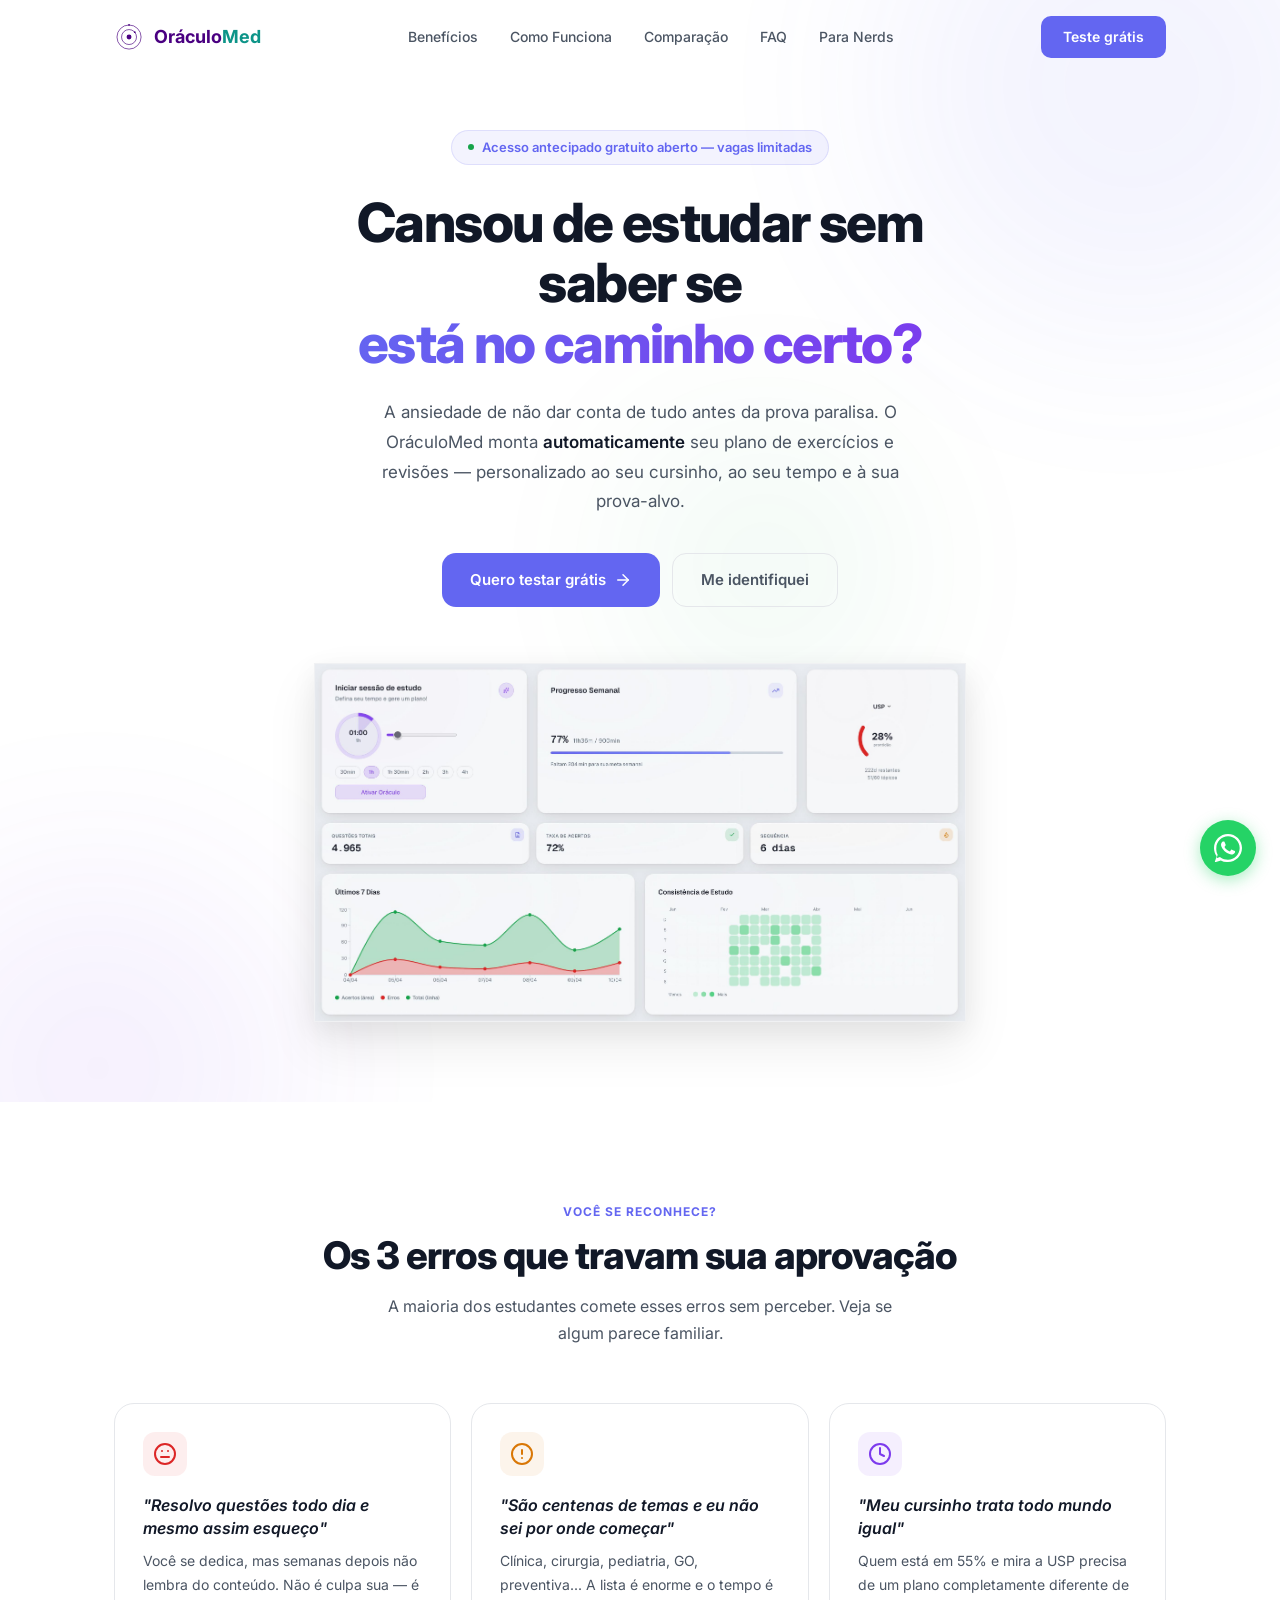
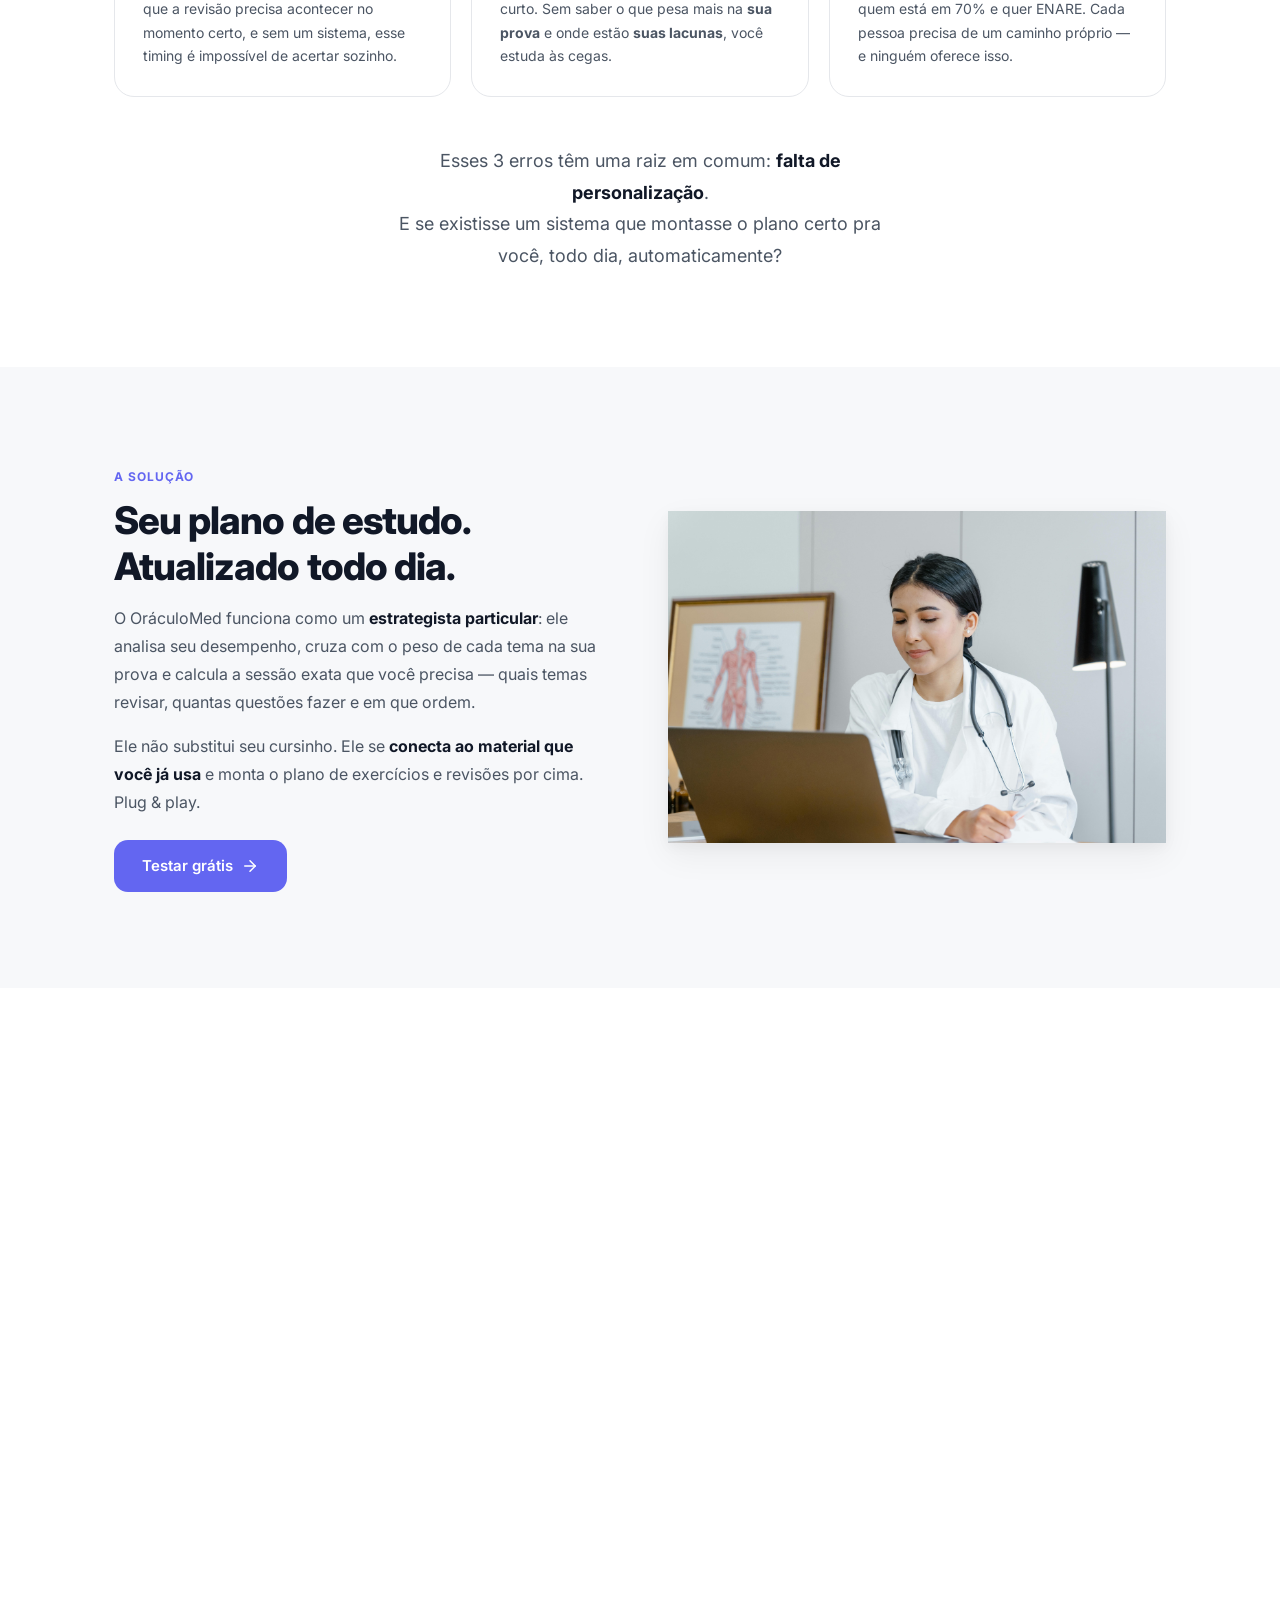
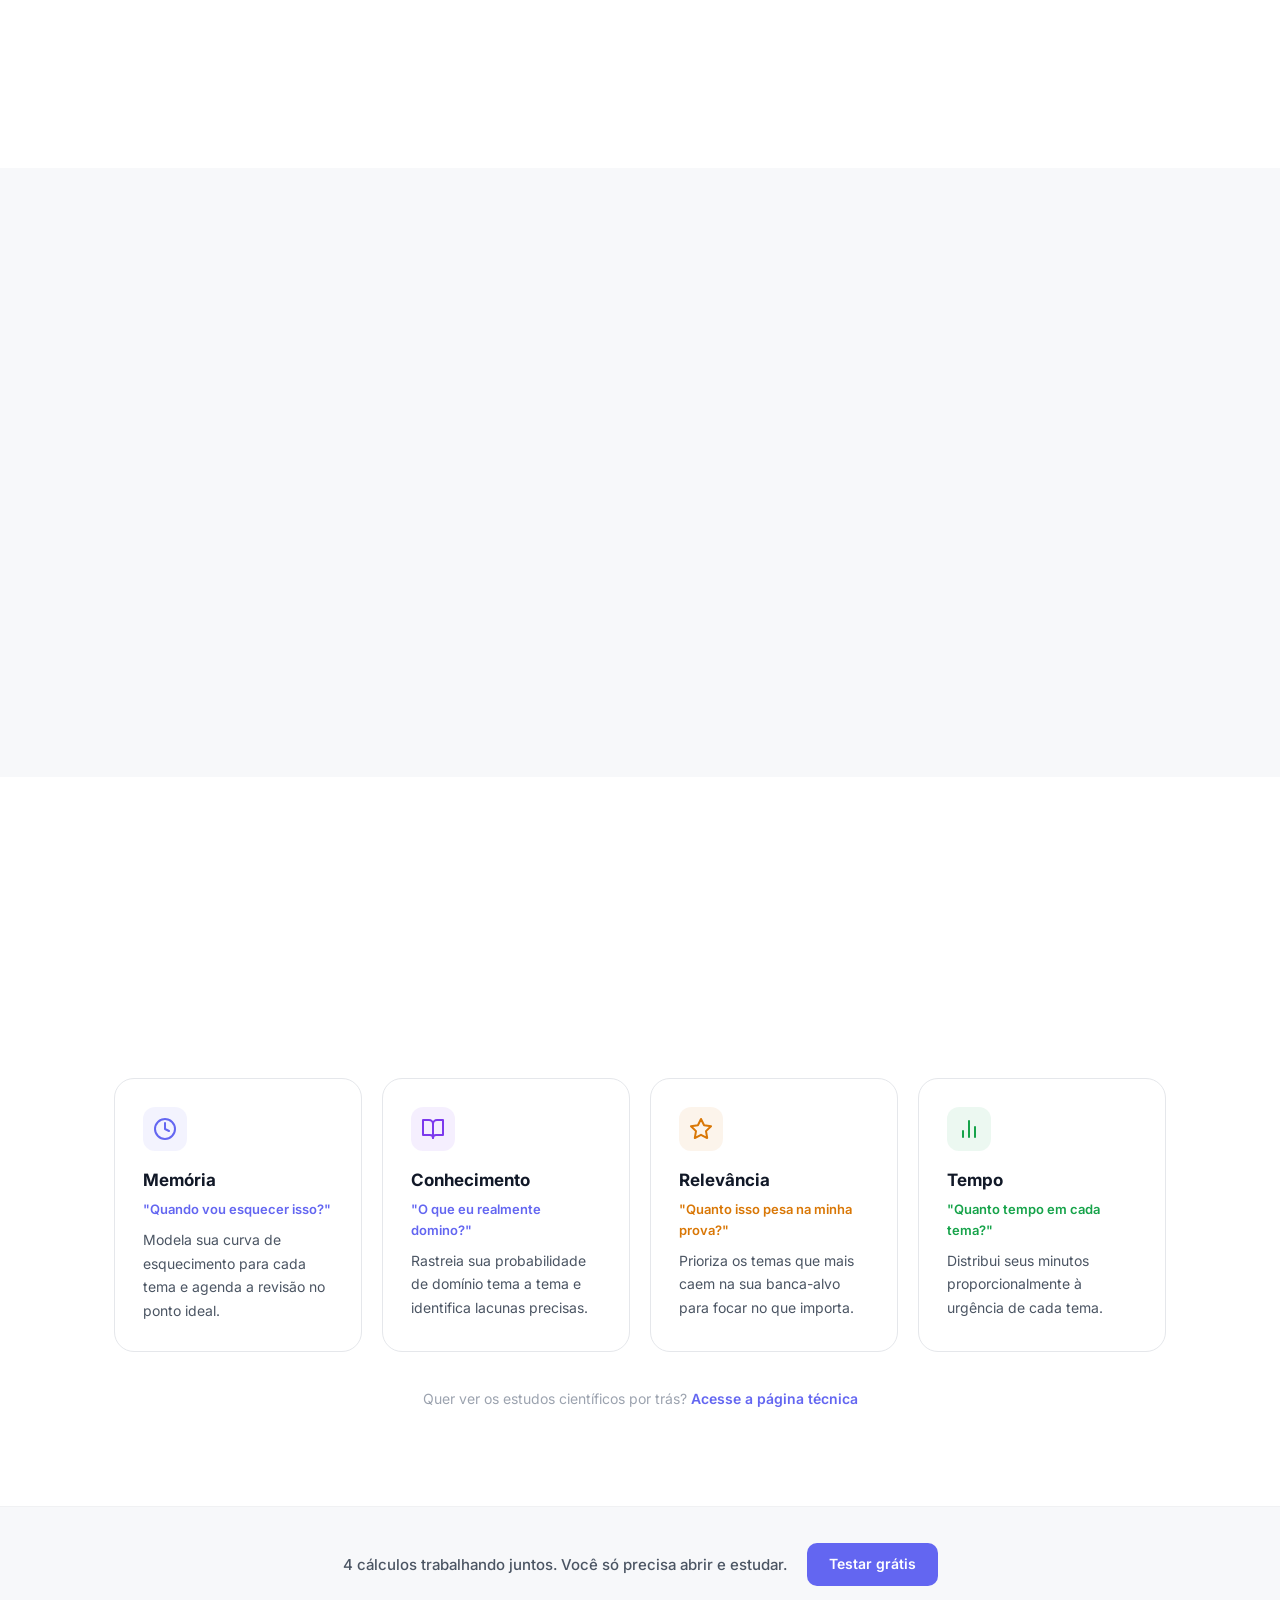
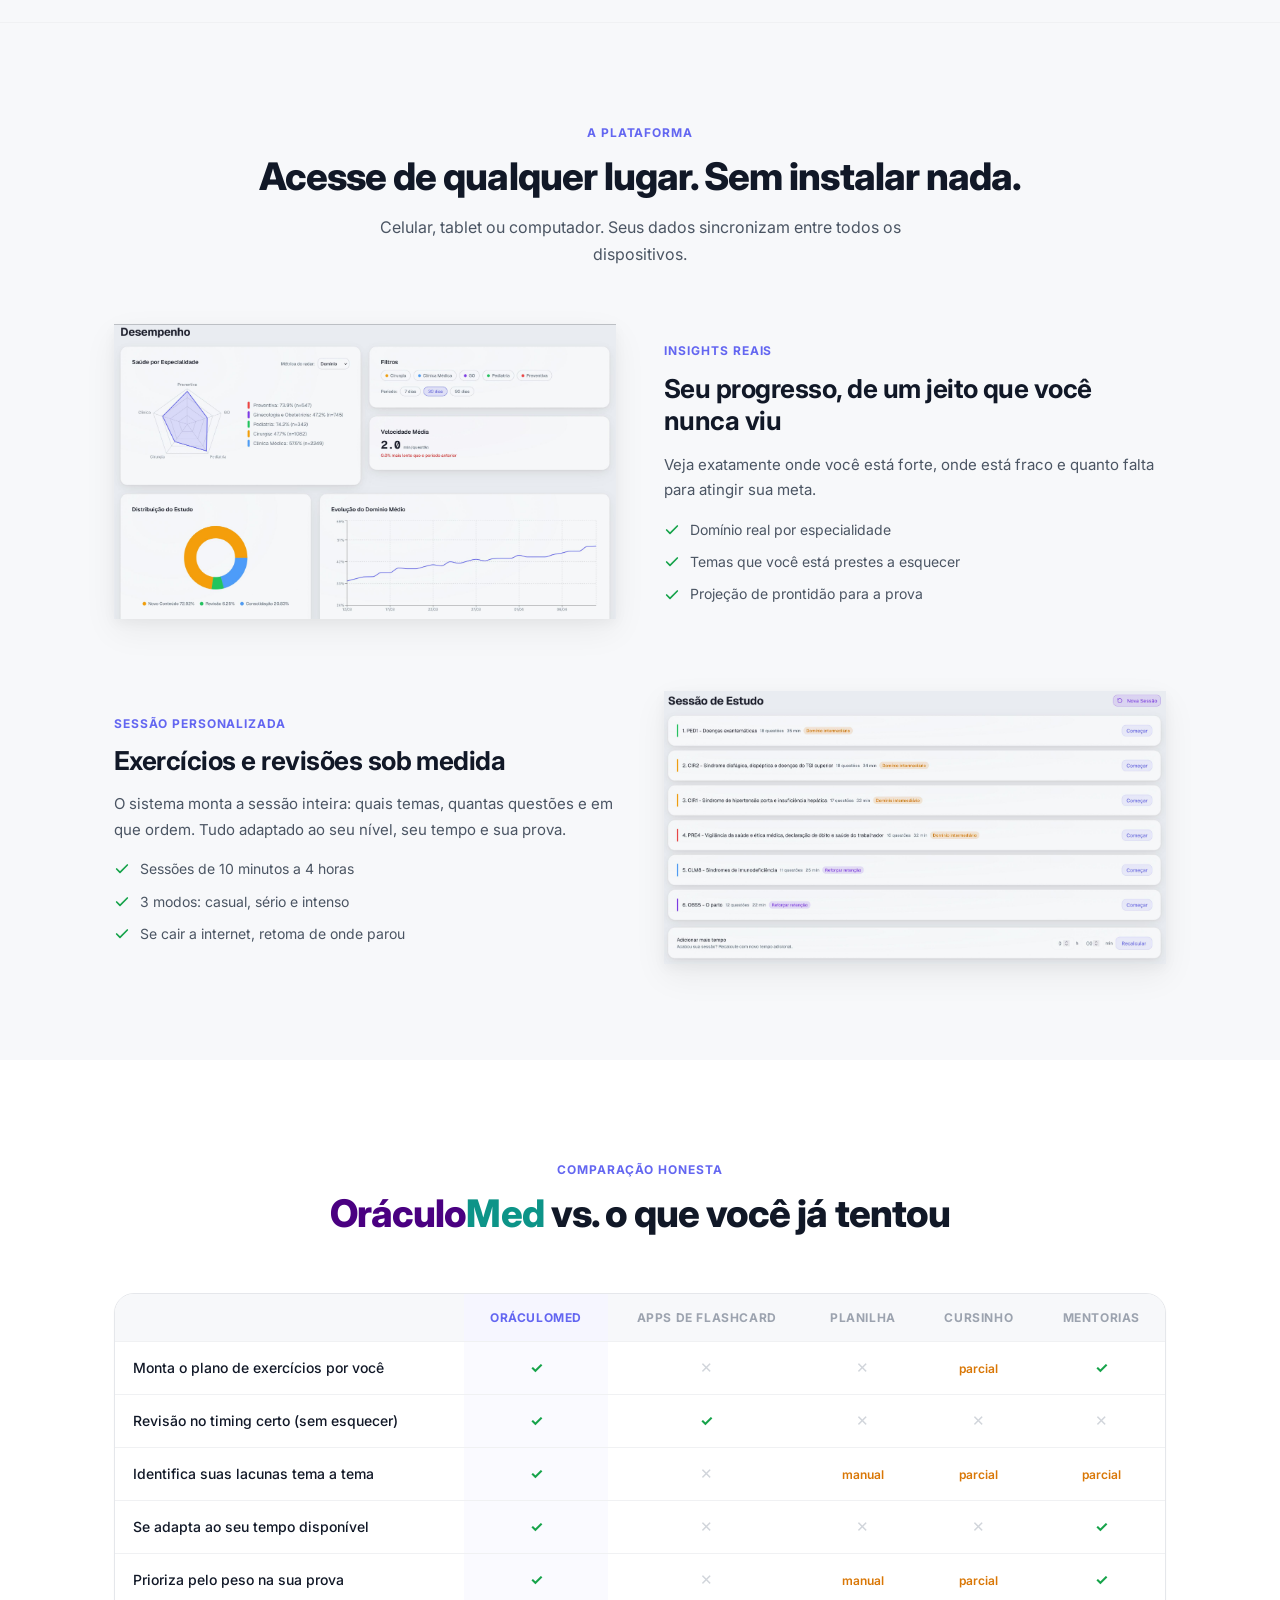
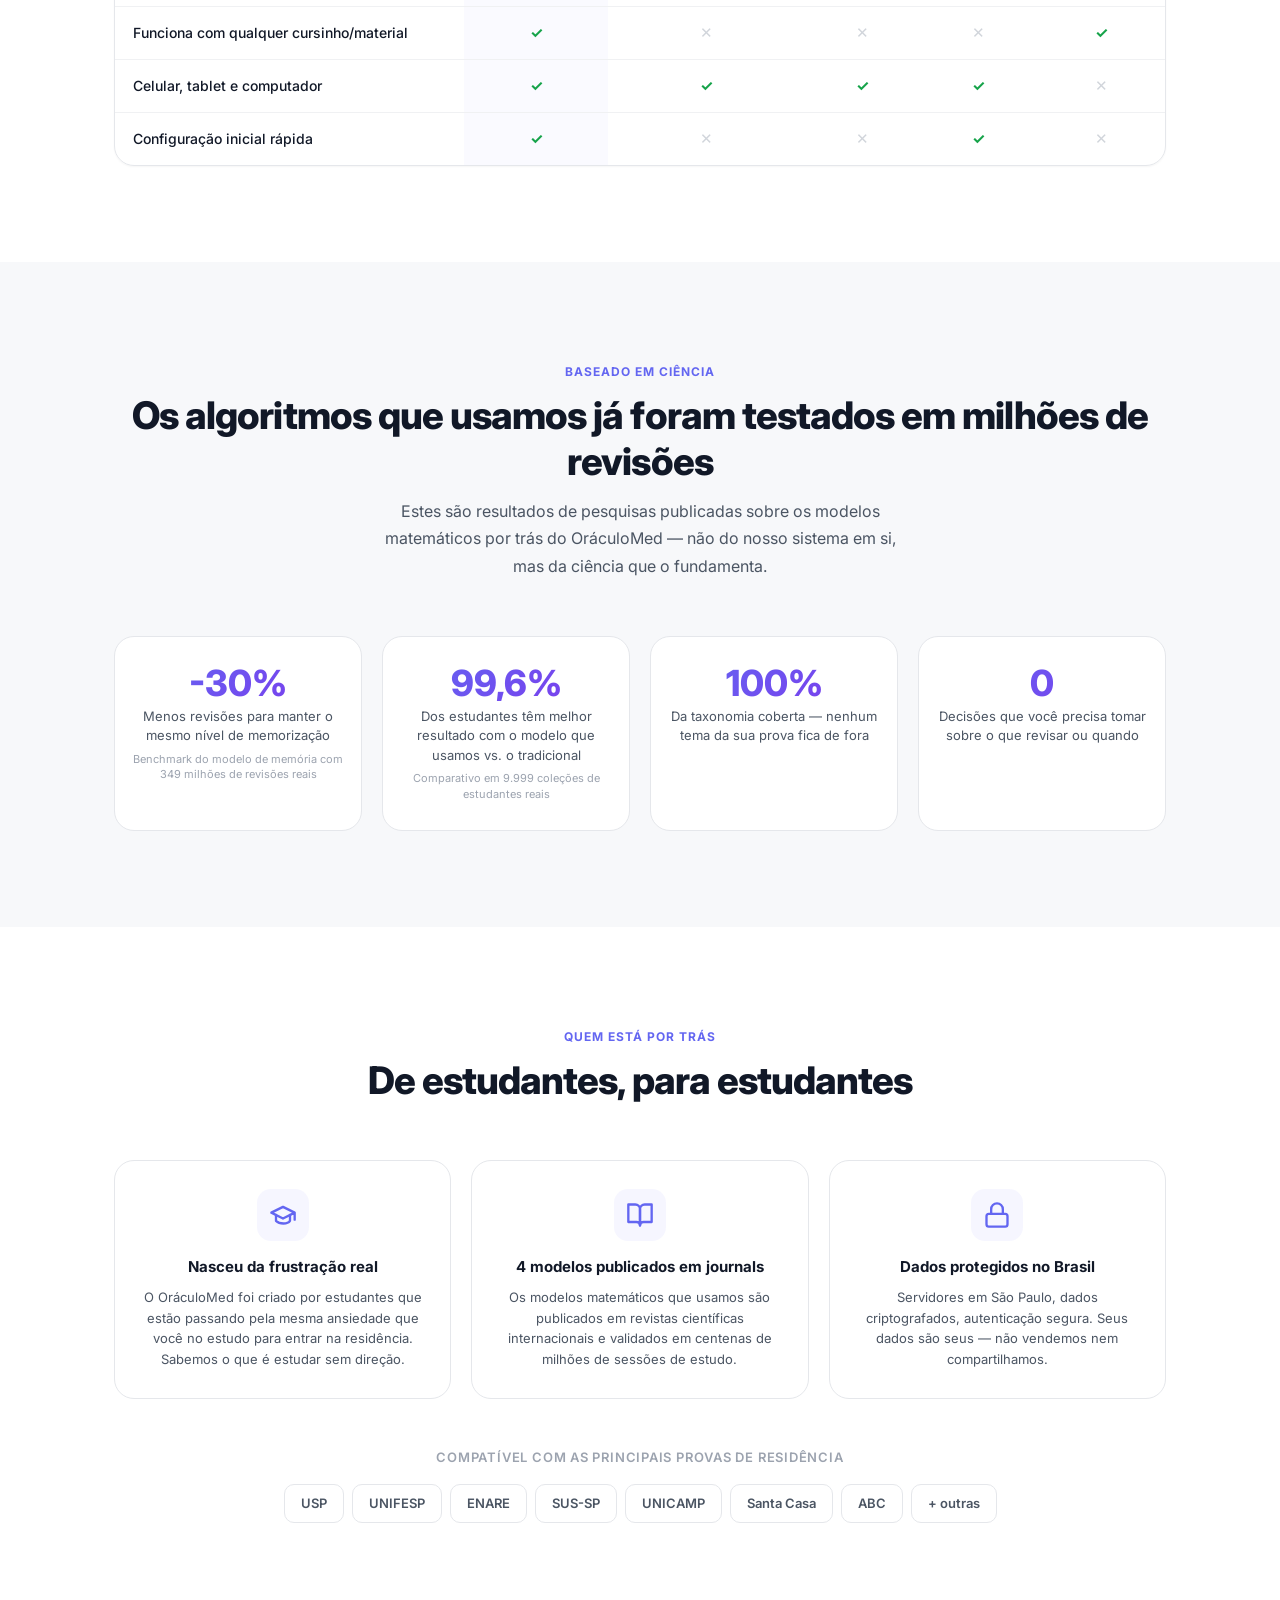
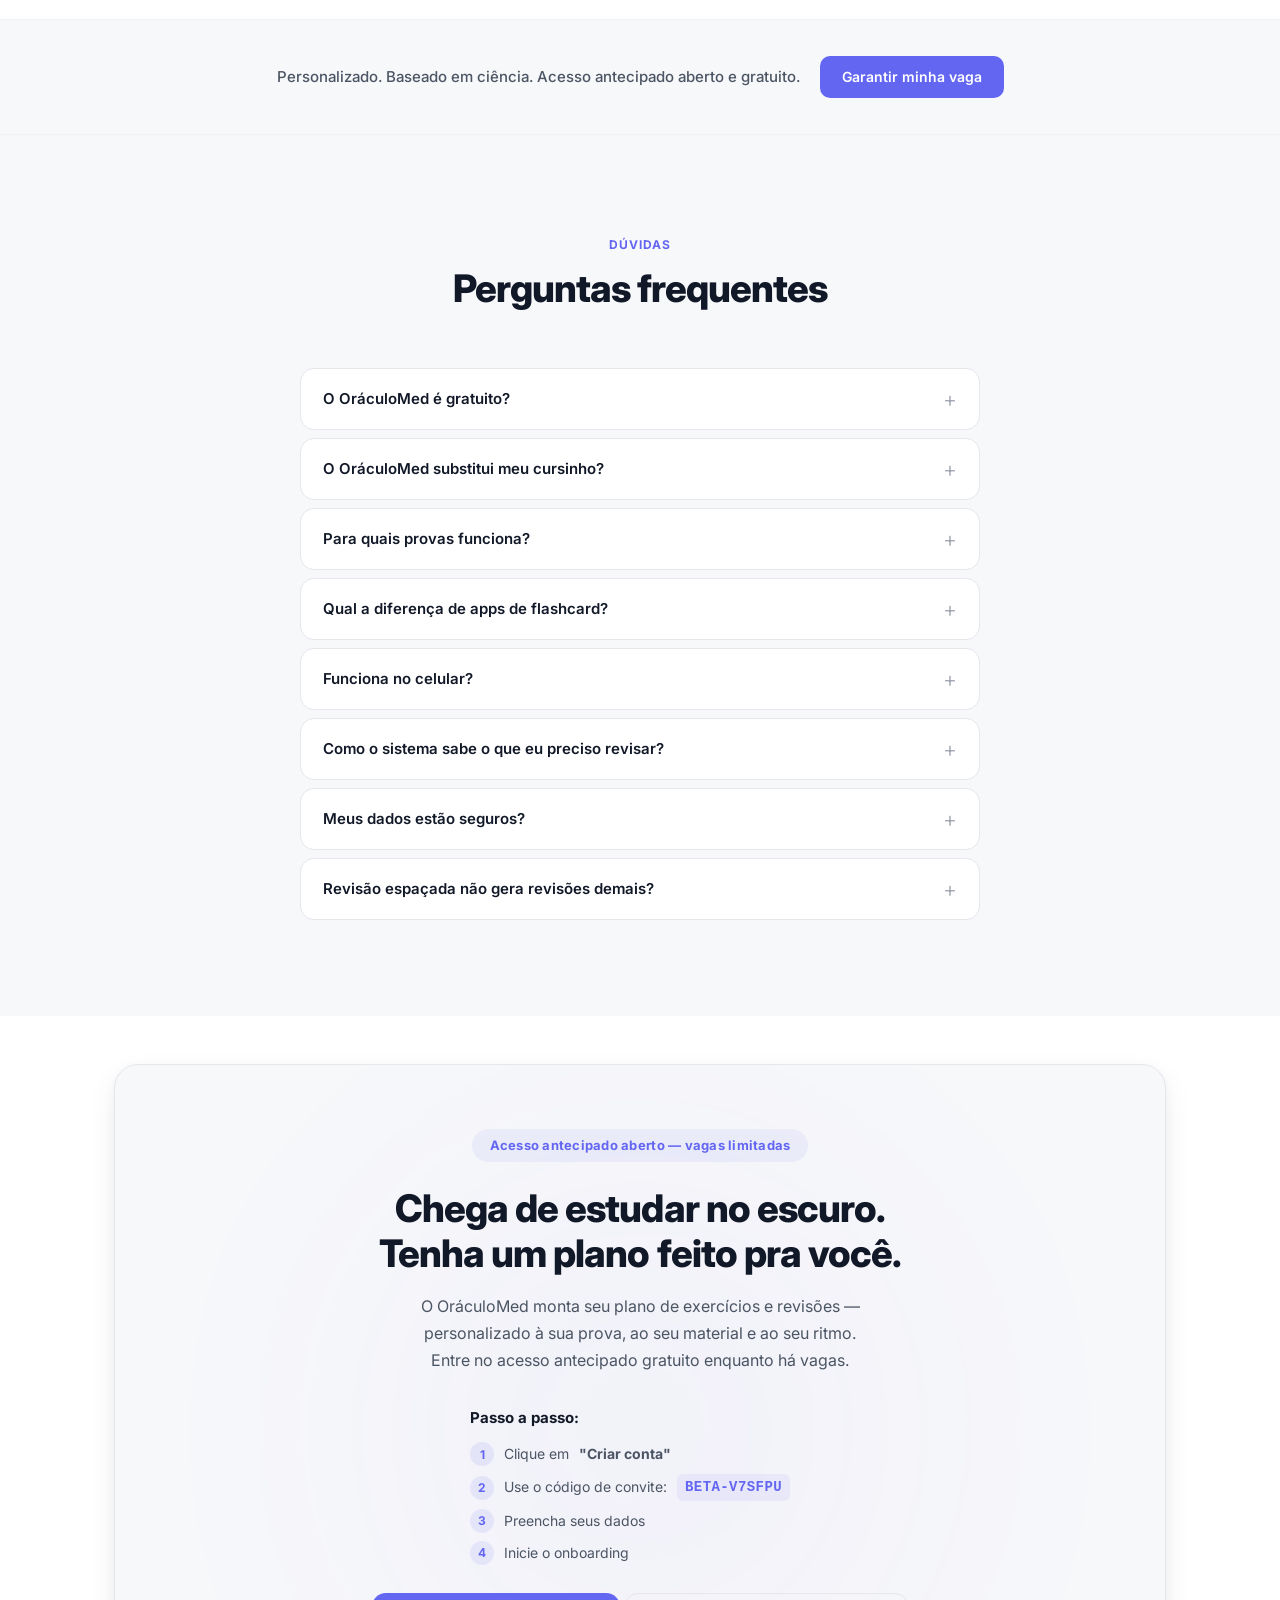
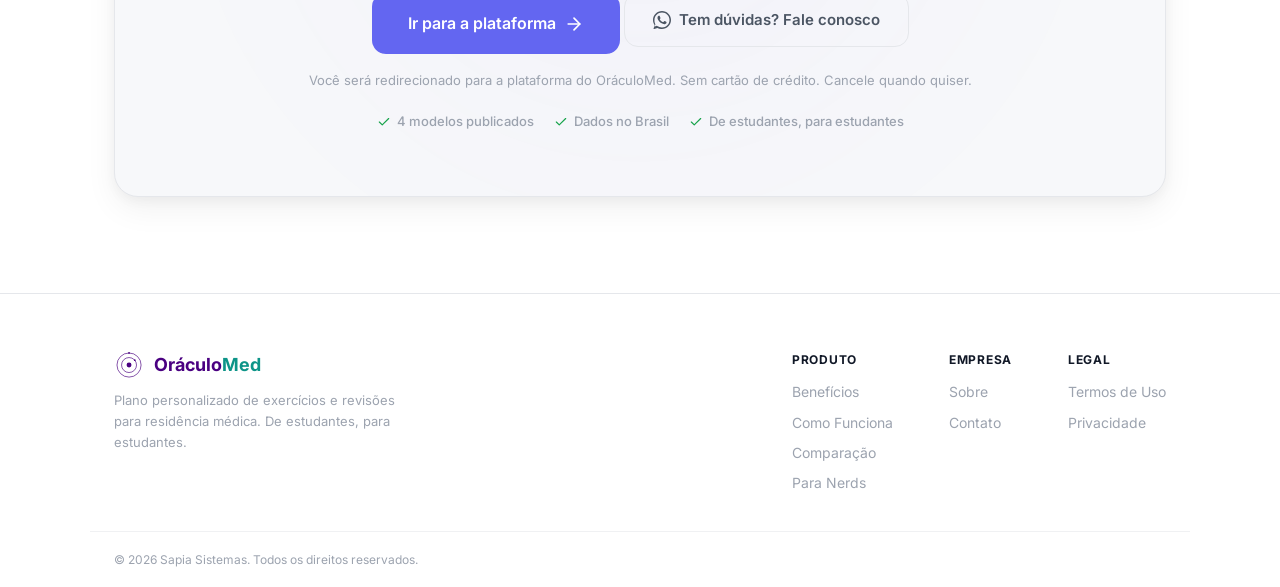
==== commit 6d3f77de: "Cache bust v7 Co-Authored-By: Claude Opus 4.6 (1M context) <noreply@anthropic.com>" ====
--- a/index.html
+++ b/index.html
@@ -10,7 +10,7 @@
   <link rel="preconnect" href="https://fonts.googleapis.com">
   <link rel="preconnect" href="https://fonts.gstatic.com" crossorigin>
   <link href="https://fonts.googleapis.com/css2?family=Inter:wght@400;500;600;700;800&display=swap" rel="stylesheet">
-  <link rel="stylesheet" href="styles.css?v=6">
+  <link rel="stylesheet" href="styles.css?v=7">
 </head>
 <body>
 
@@ -612,6 +612,6 @@
     <svg xmlns="http://www.w3.org/2000/svg" width="28" height="28" viewBox="0 0 24 24" fill="#FFF"><path d="M17.472 14.382c-.297-.149-1.758-.867-2.03-.967-.273-.099-.471-.148-.67.15-.197.297-.767.966-.94 1.164-.173.199-.347.223-.644.075-.297-.15-1.255-.463-2.39-1.475-.883-.788-1.48-1.761-1.653-2.059-.173-.297-.018-.458.13-.606.134-.133.298-.347.446-.52.149-.174.198-.298.298-.497.099-.198.05-.371-.025-.52-.075-.149-.669-1.612-.916-2.207-.242-.579-.487-.5-.669-.51-.173-.008-.371-.01-.57-.01-.198 0-.52.074-.792.372-.272.297-1.04 1.016-1.04 2.479 0 1.462 1.065 2.875 1.213 3.074.149.198 2.096 3.2 5.077 4.487.709.306 1.262.489 1.694.625.712.227 1.36.195 1.871.118.571-.085 1.758-.719 2.006-1.413.248-.694.248-1.289.173-1.413-.074-.124-.272-.198-.57-.347z"/><path d="M12 0C5.373 0 0 5.373 0 12c0 2.625.846 5.059 2.284 7.034L.789 23.492a.5.5 0 00.611.611l4.458-1.495A11.94 11.94 0 0012 24c6.627 0 12-5.373 12-12S18.627 0 12 0zm0 22c-2.352 0-4.55-.707-6.383-1.92l-.444-.296-2.96.992.992-2.96-.296-.444A9.955 9.955 0 012 12C2 6.477 6.477 2 12 2s10 4.477 10 10-4.477 10-10 10z"/></svg>
   </a>
 
-  <script src="script.js?v=6"></script>
+  <script src="script.js?v=7"></script>
 </body>
 </html>
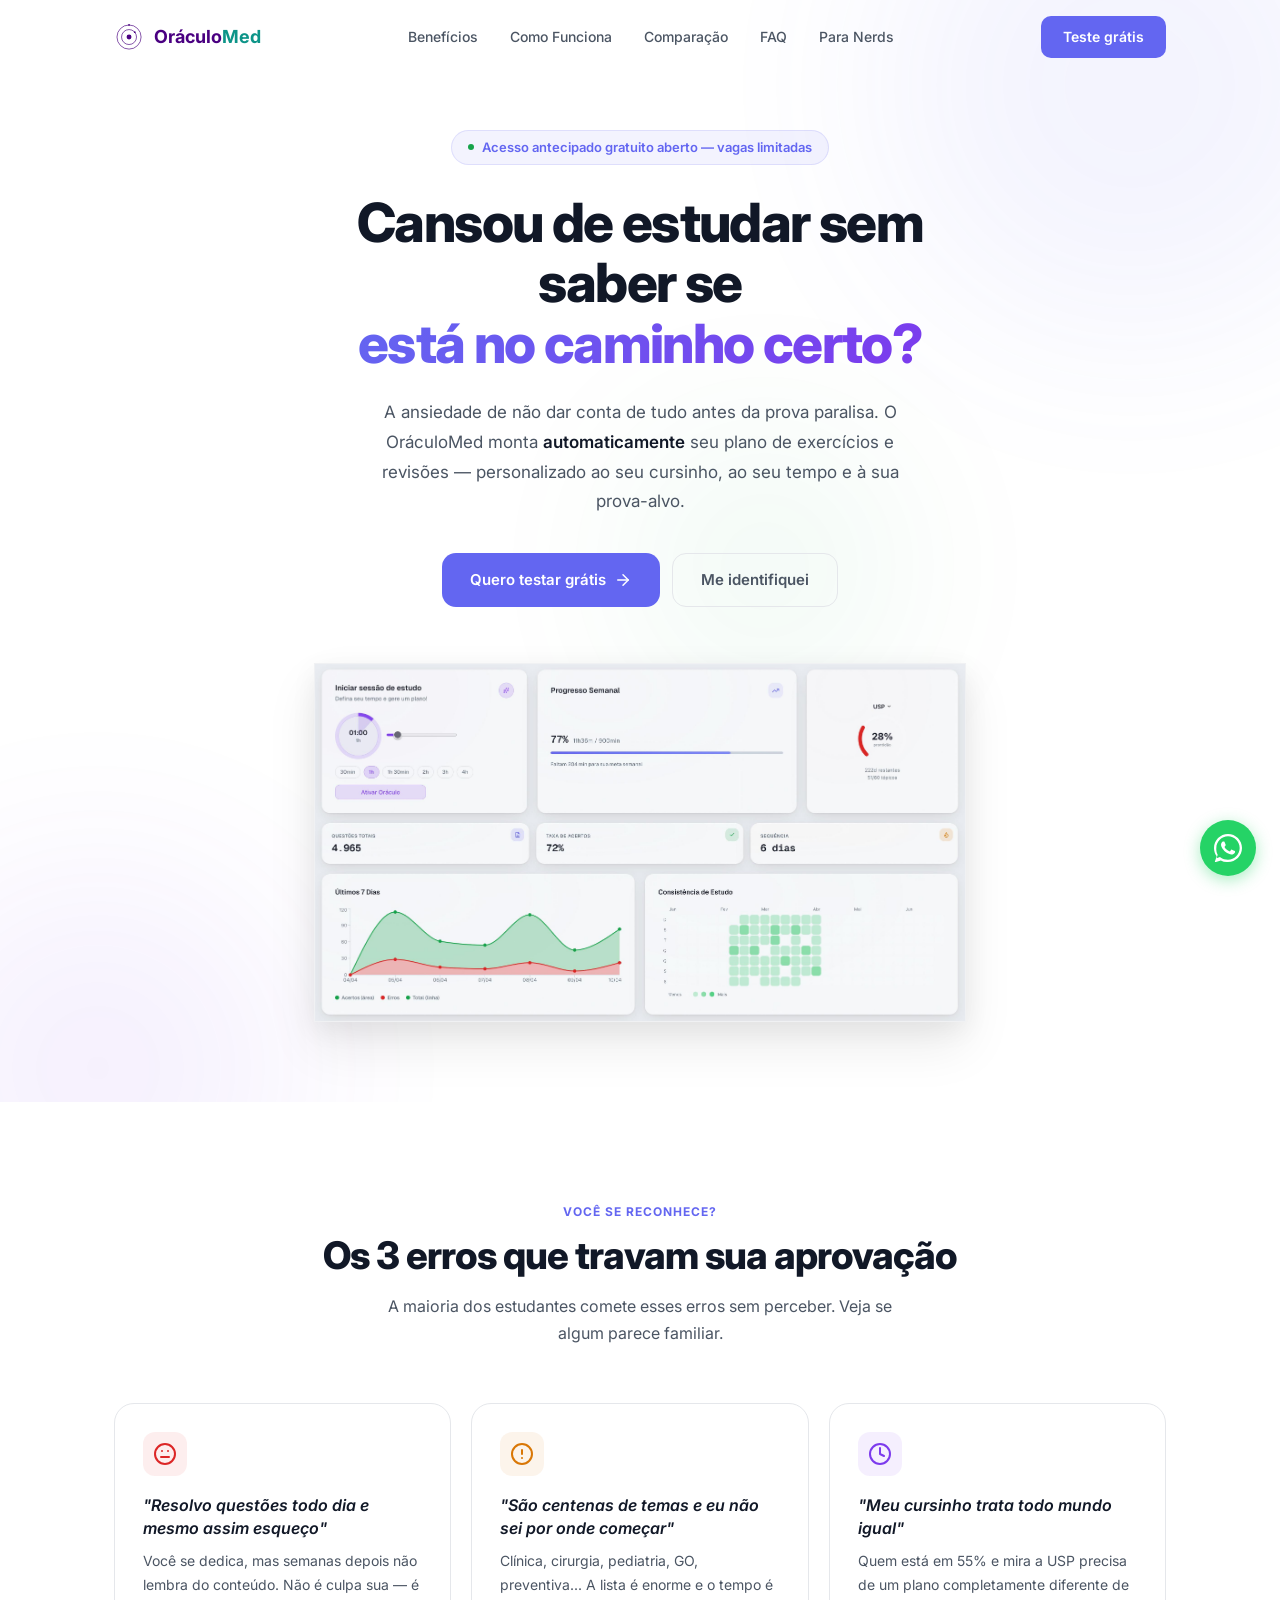
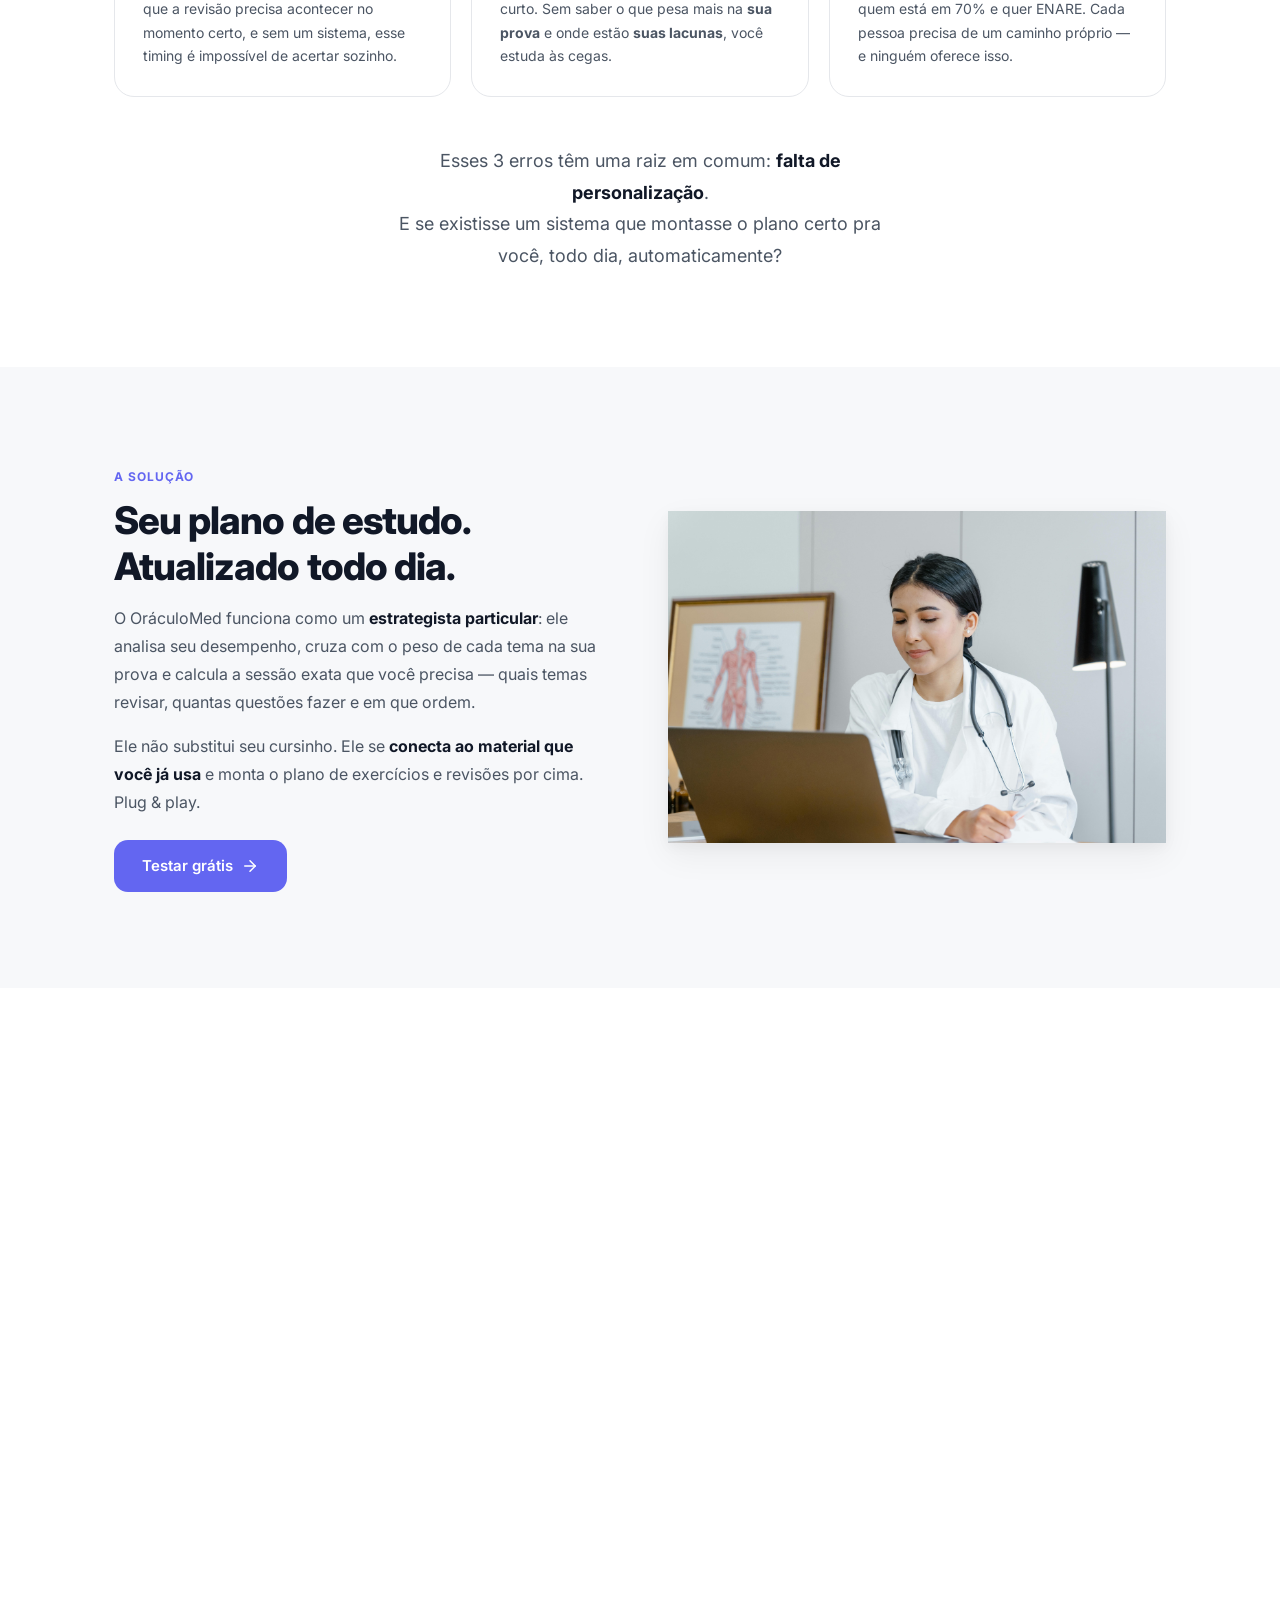
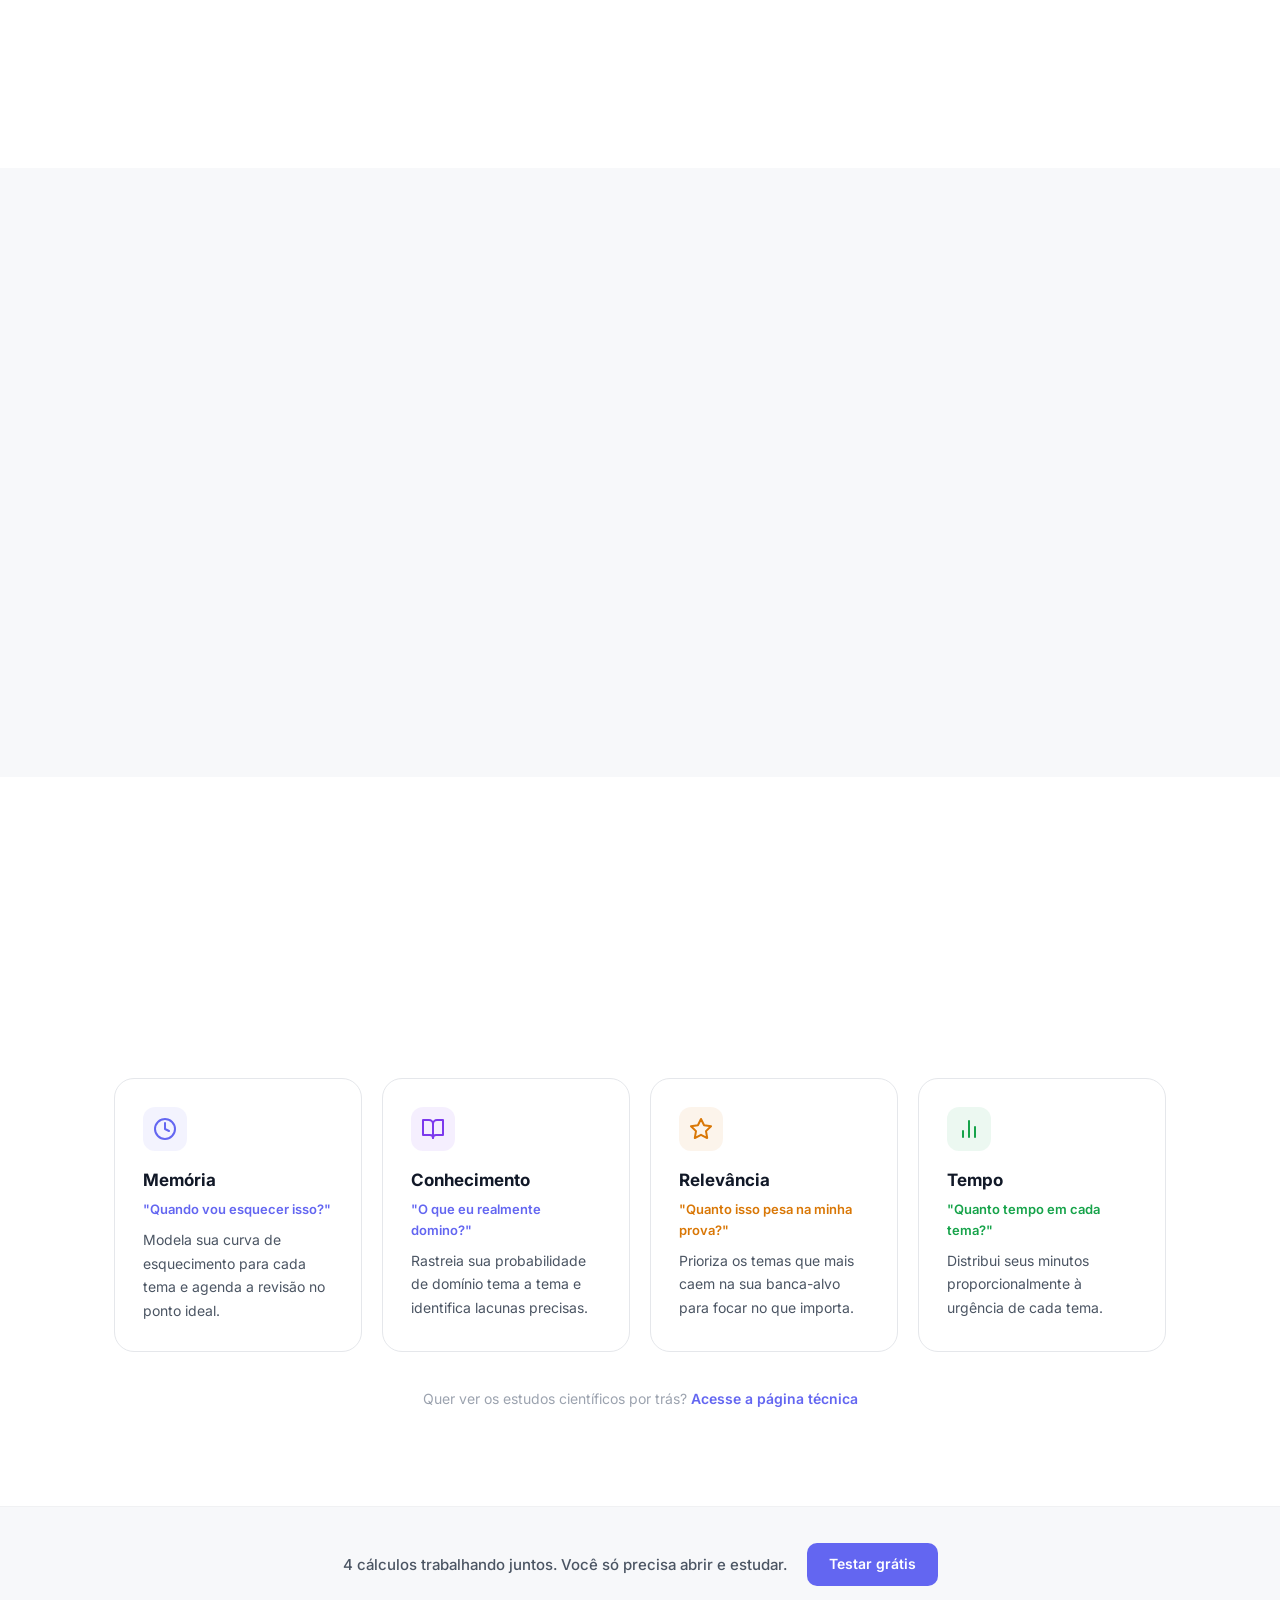
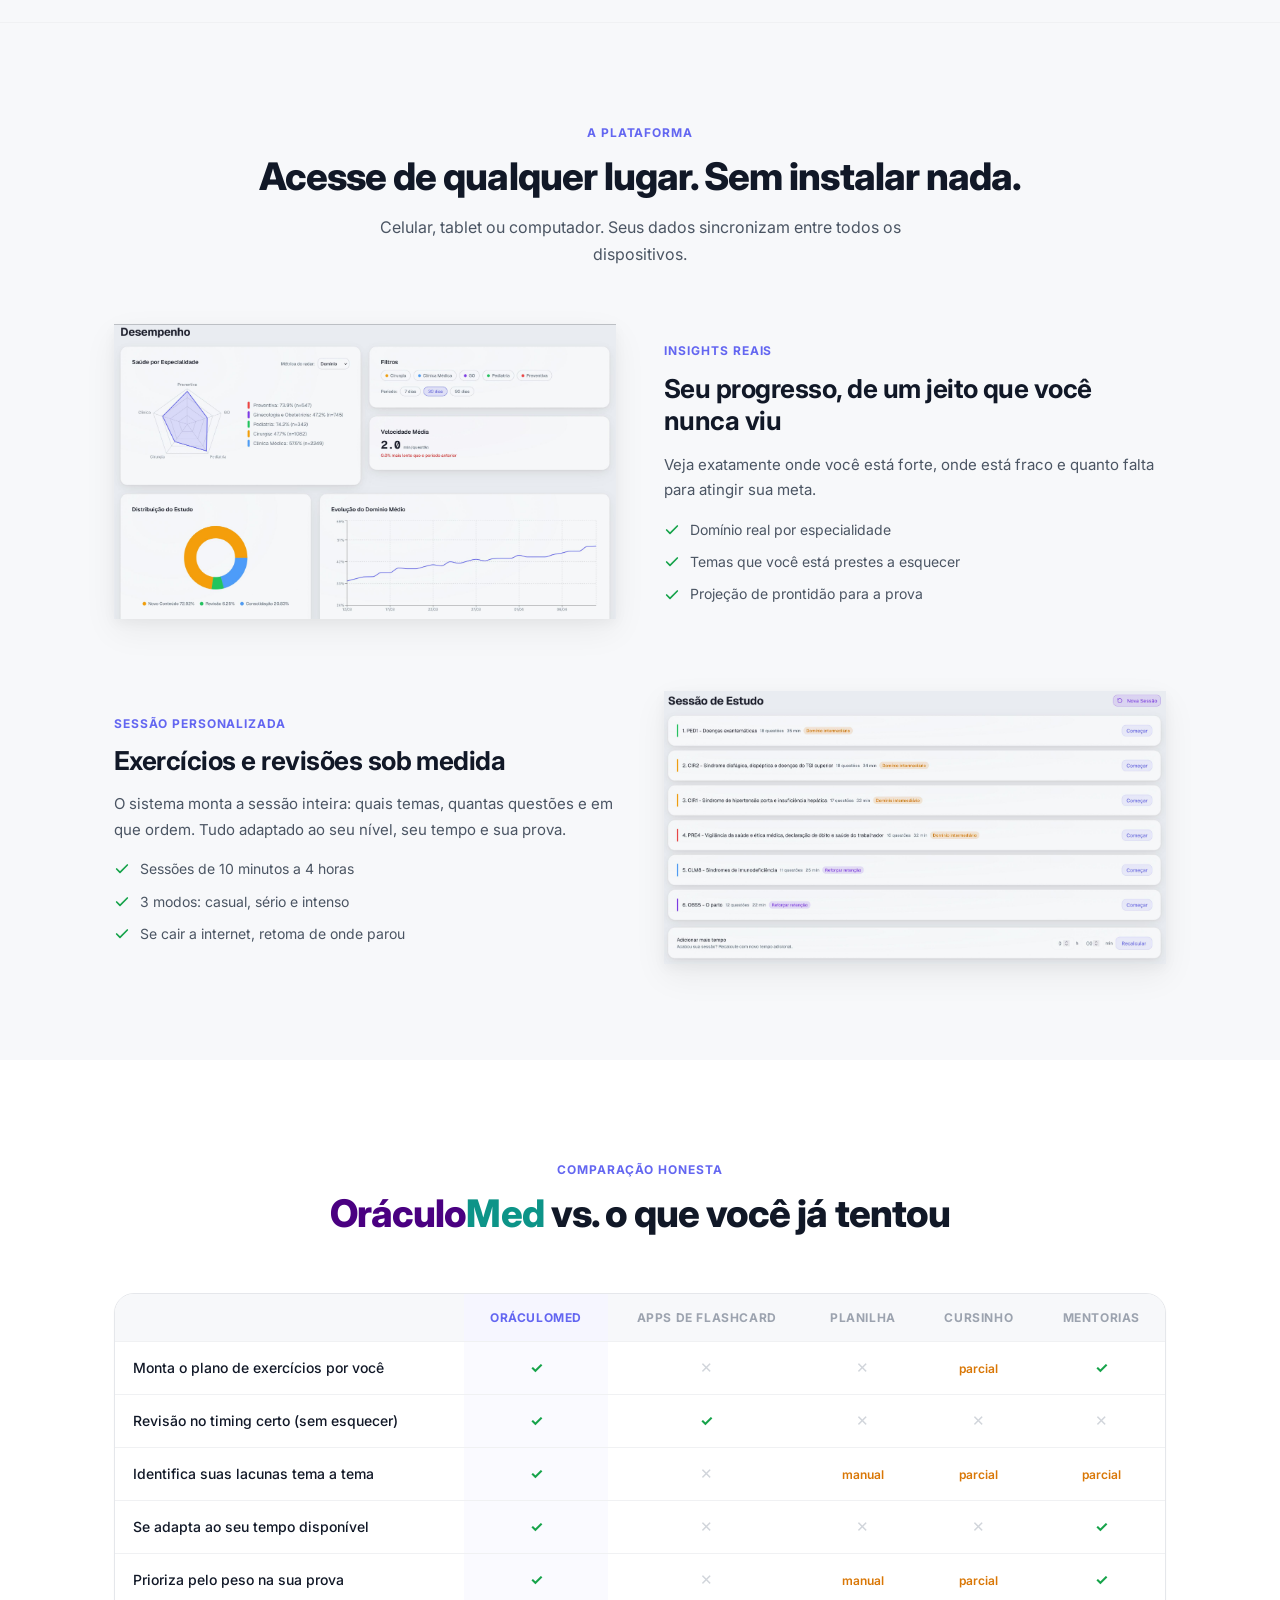
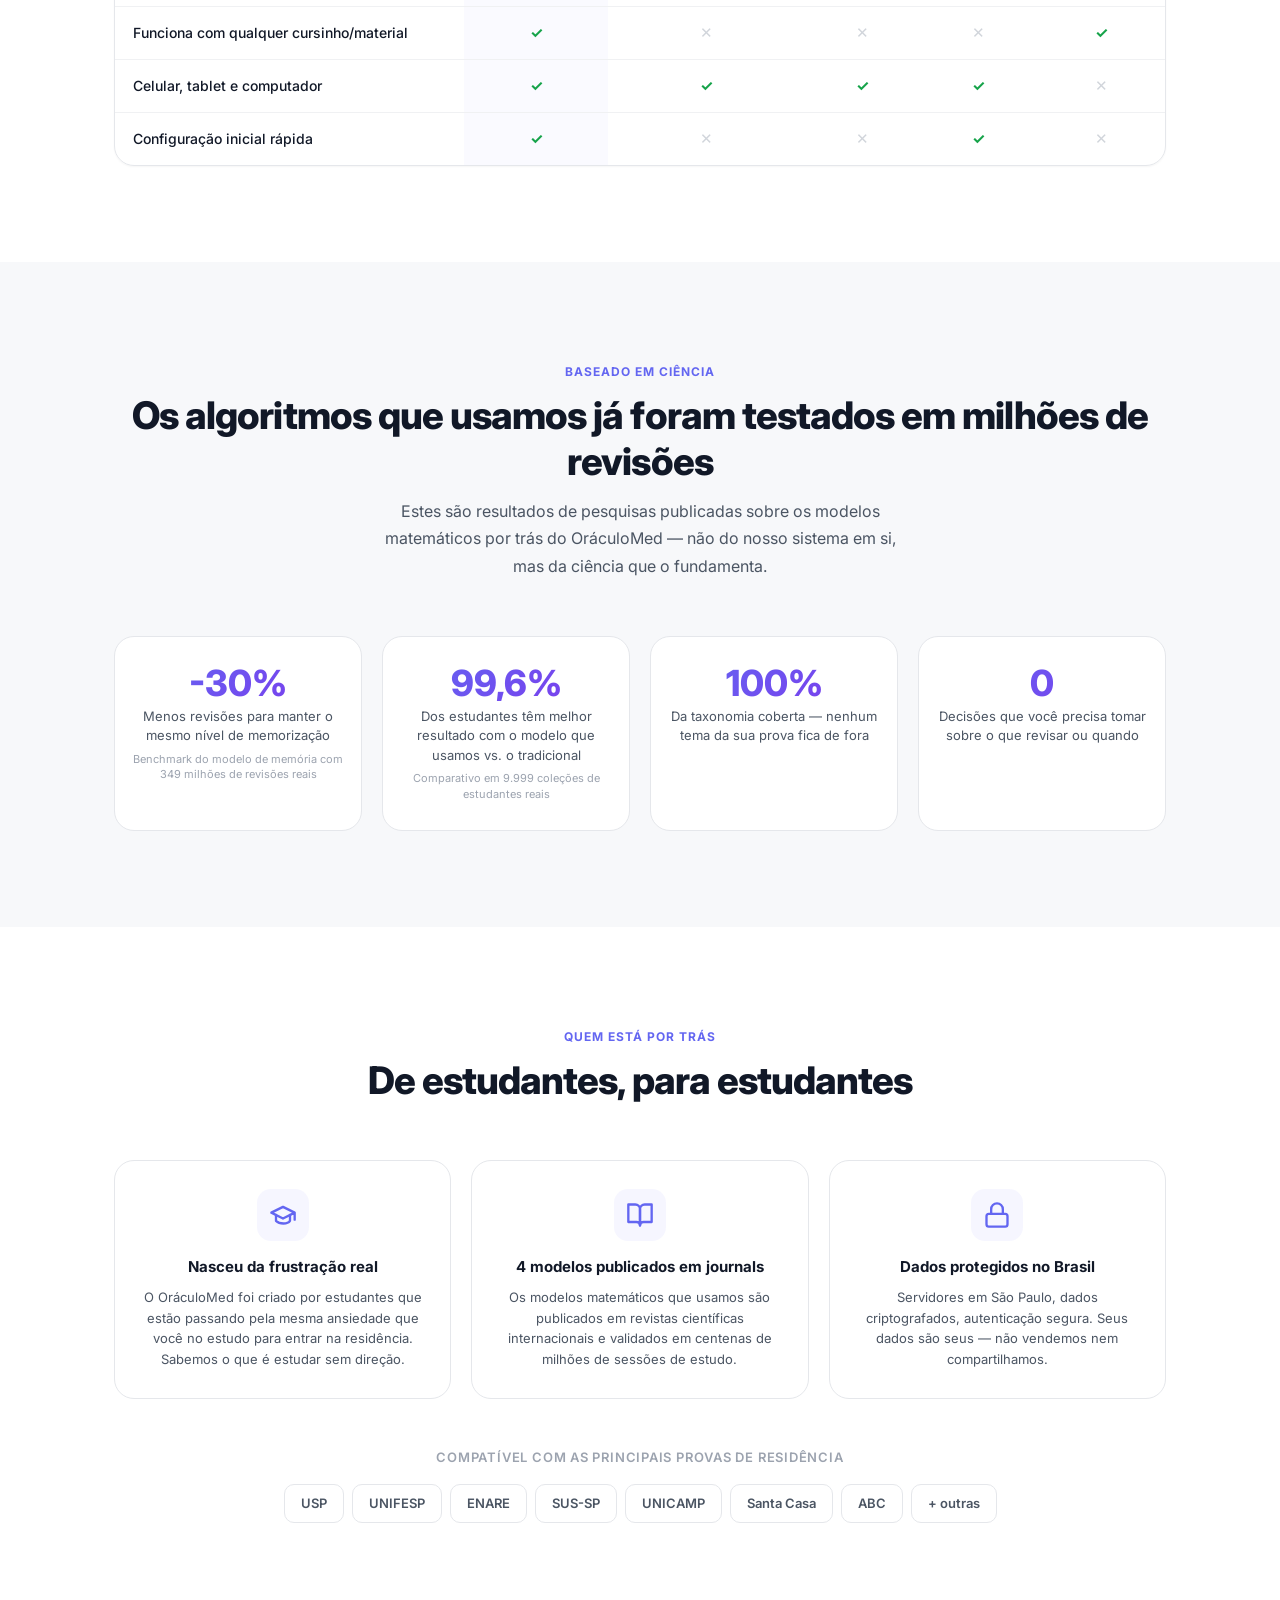
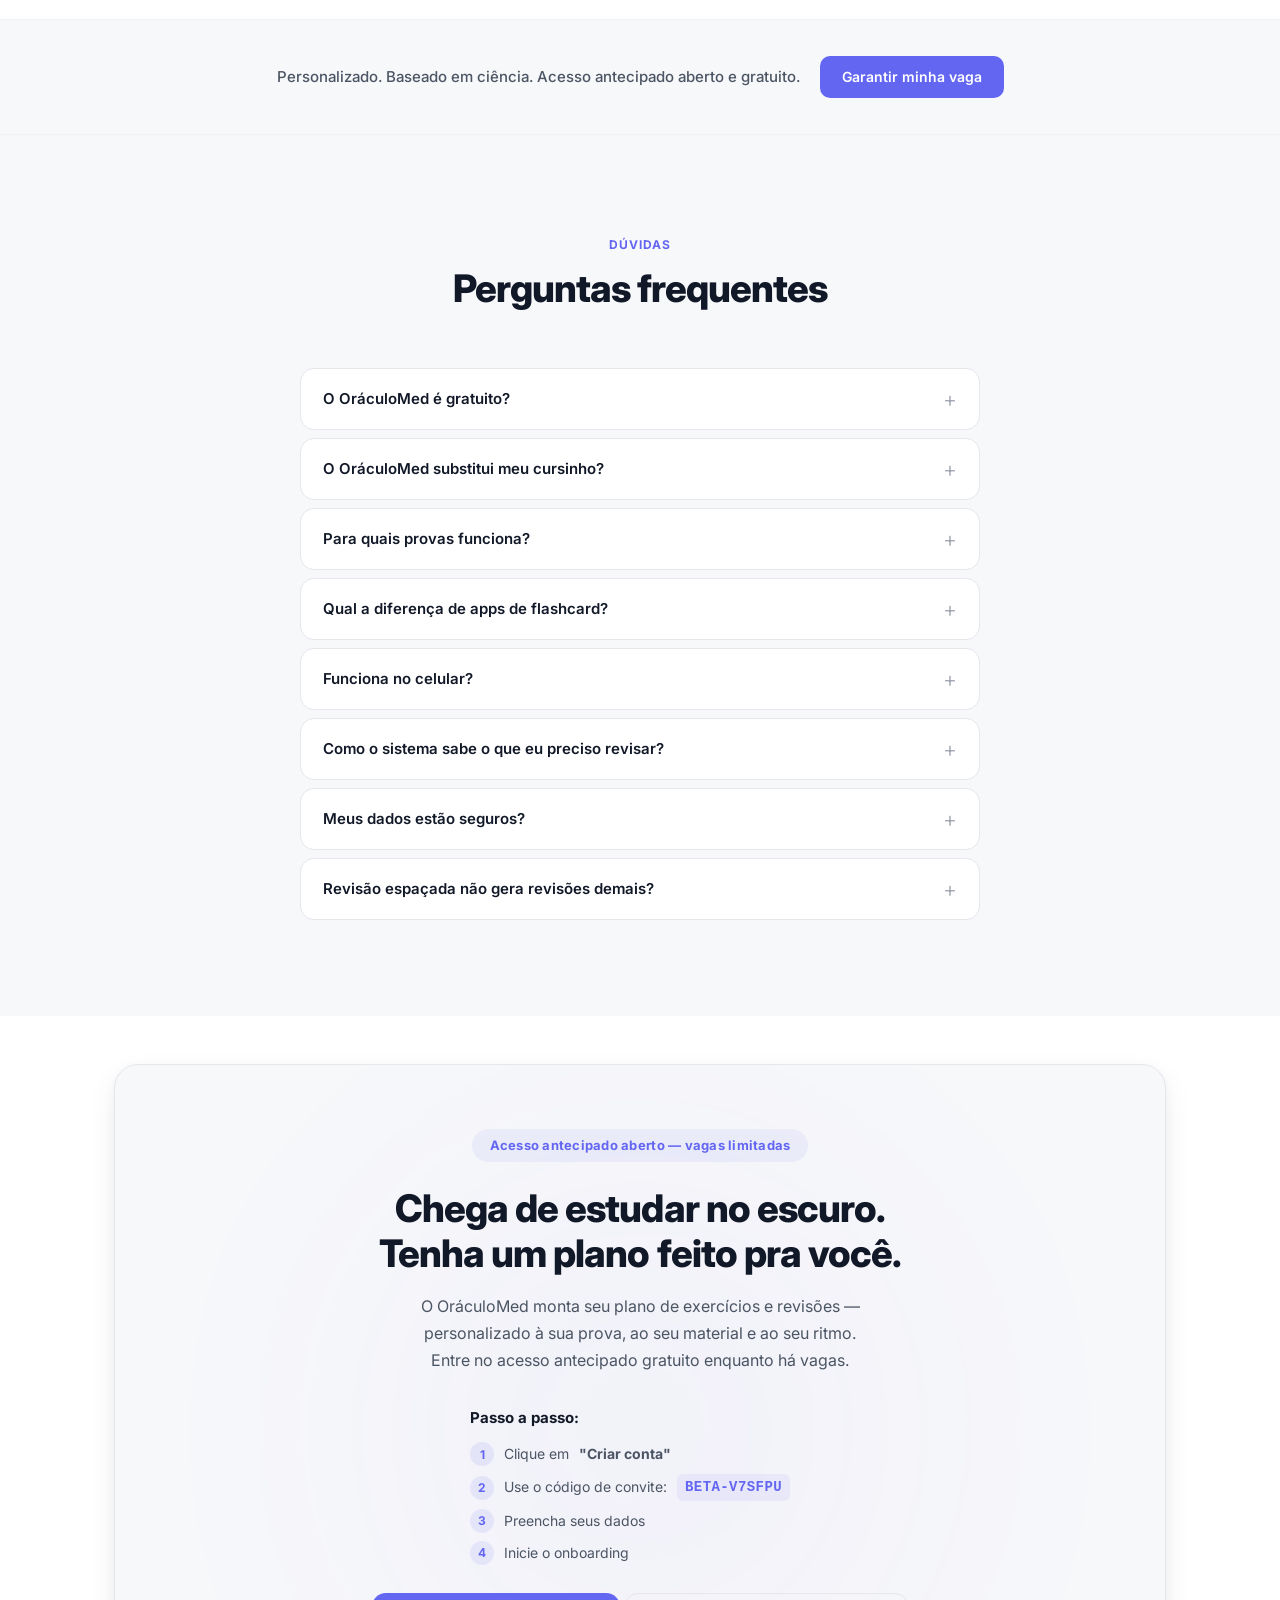
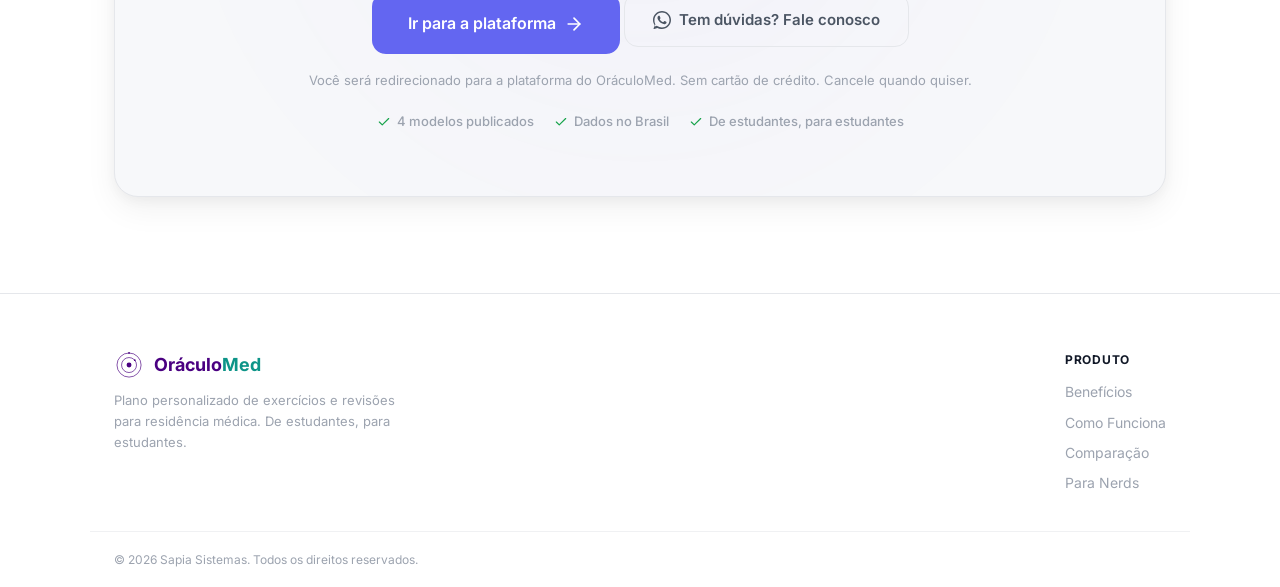
==== commit f9c3d9fb: "Remove Empresa/Legal links from footer (pages not ready yet) Co-Authored-By: Claude Opus 4.6 (1M con" ====
--- a/index.html
+++ b/index.html
@@ -590,16 +590,6 @@
           <a href="#comparacao">Comparação</a>
           <a href="nerds.html">Para Nerds</a>
         </div>
-        <div class="footer-col">
-          <h4>Empresa</h4>
-          <a href="#">Sobre</a>
-          <a href="#">Contato</a>
-        </div>
-        <div class="footer-col">
-          <h4>Legal</h4>
-          <a href="#">Termos de Uso</a>
-          <a href="#">Privacidade</a>
-        </div>
       </div>
     </div>
     <div class="container footer-bottom">
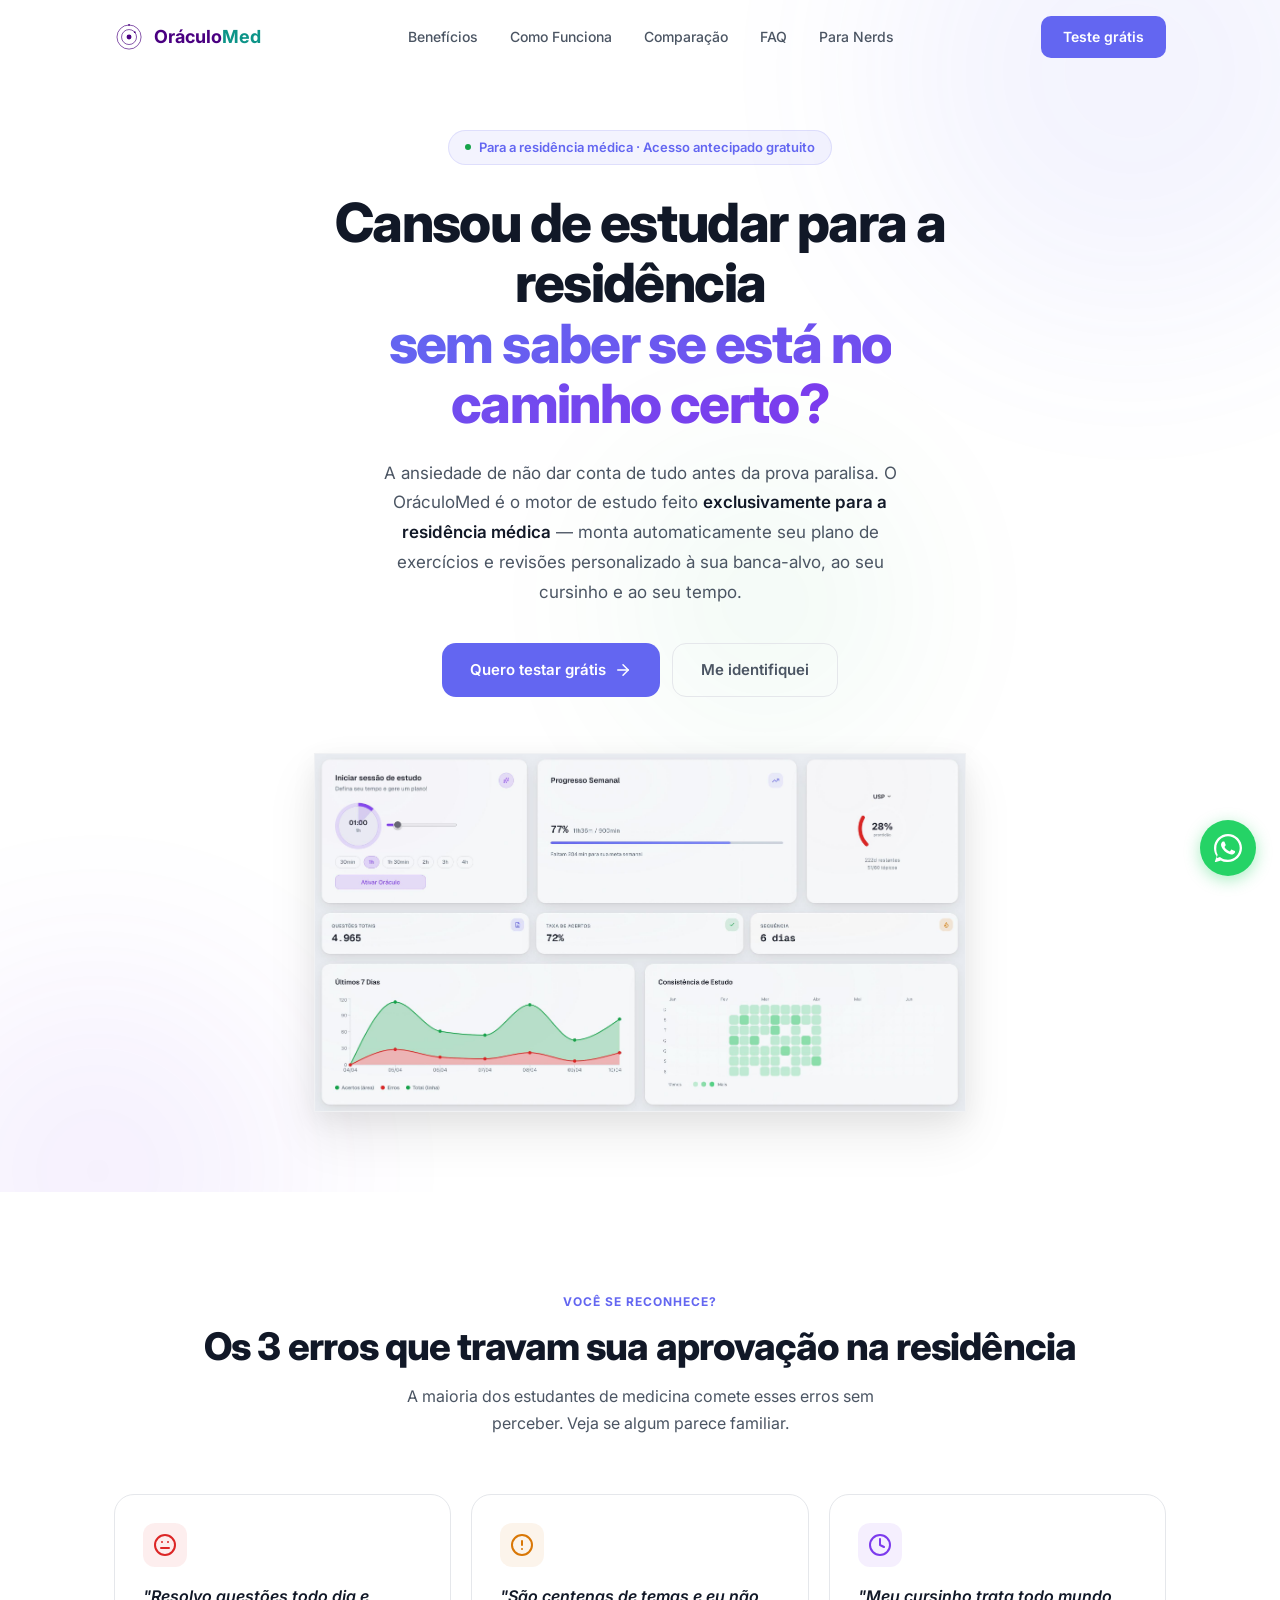
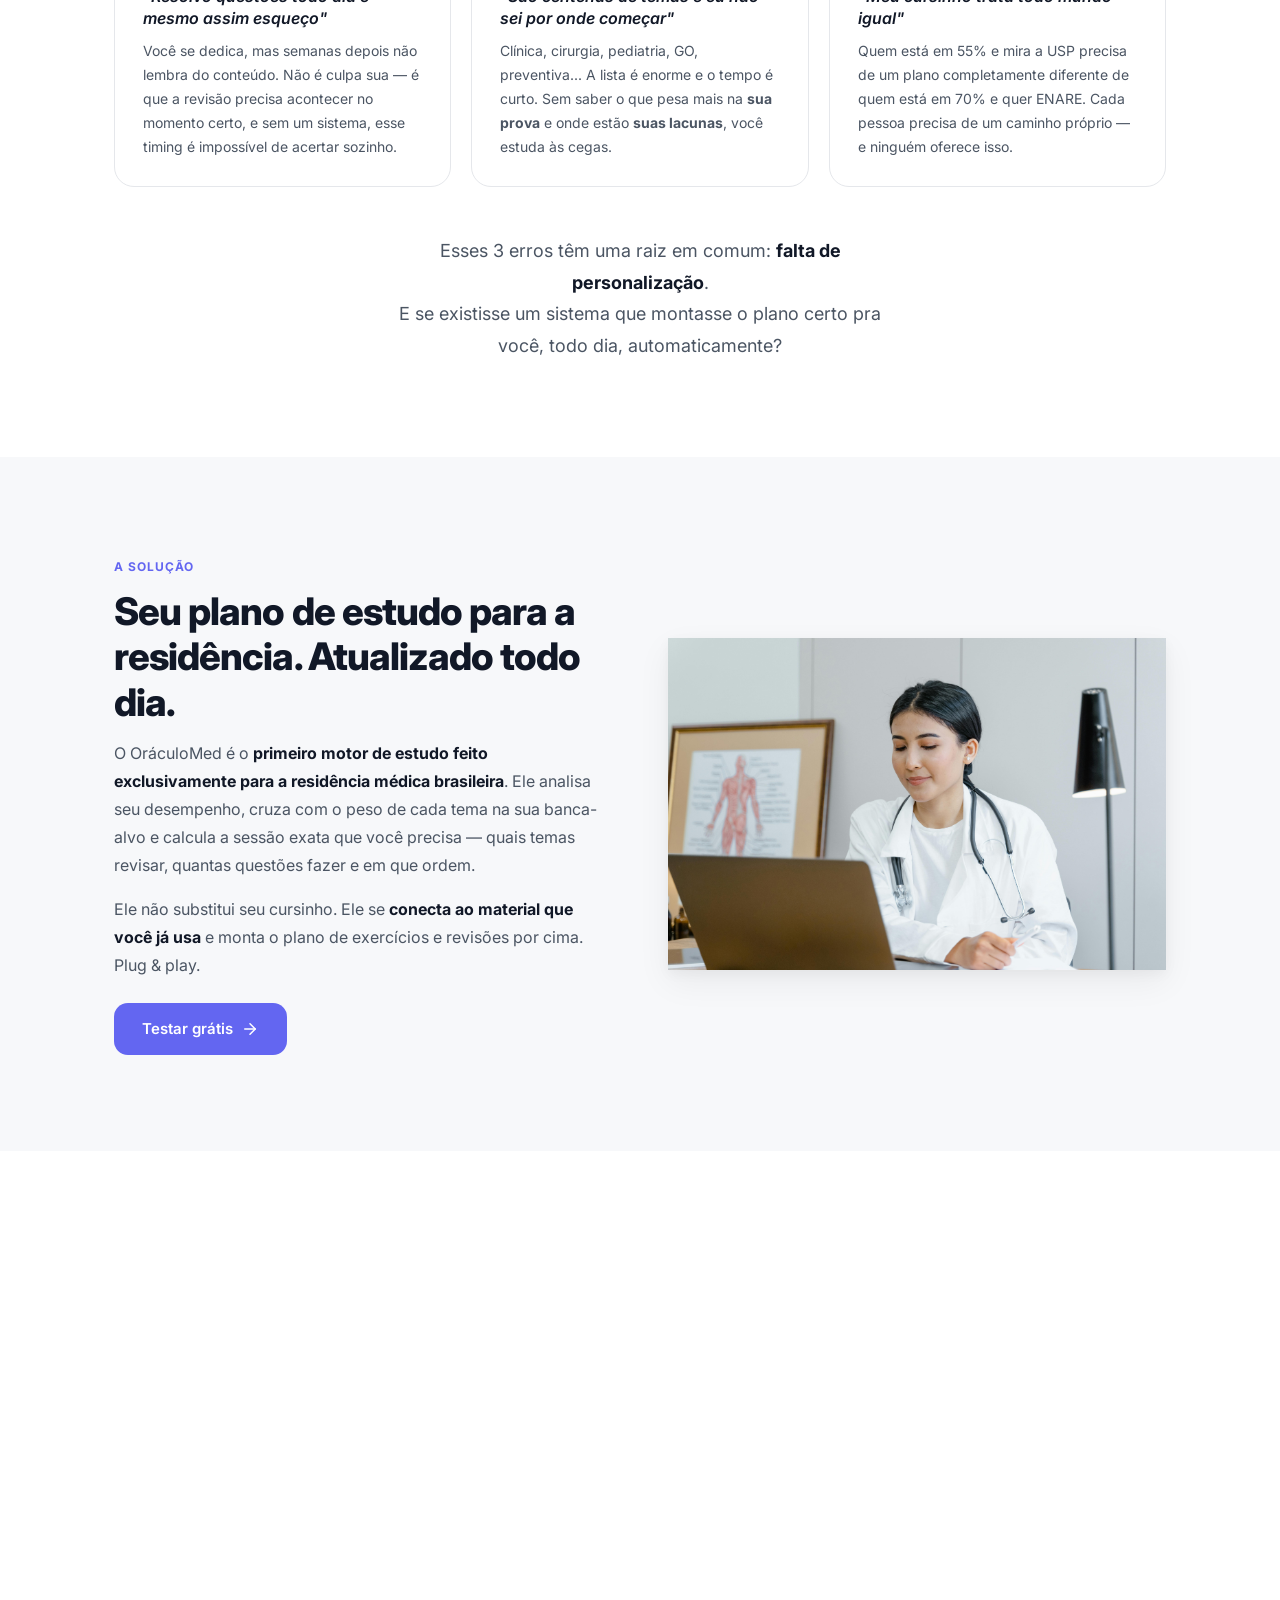
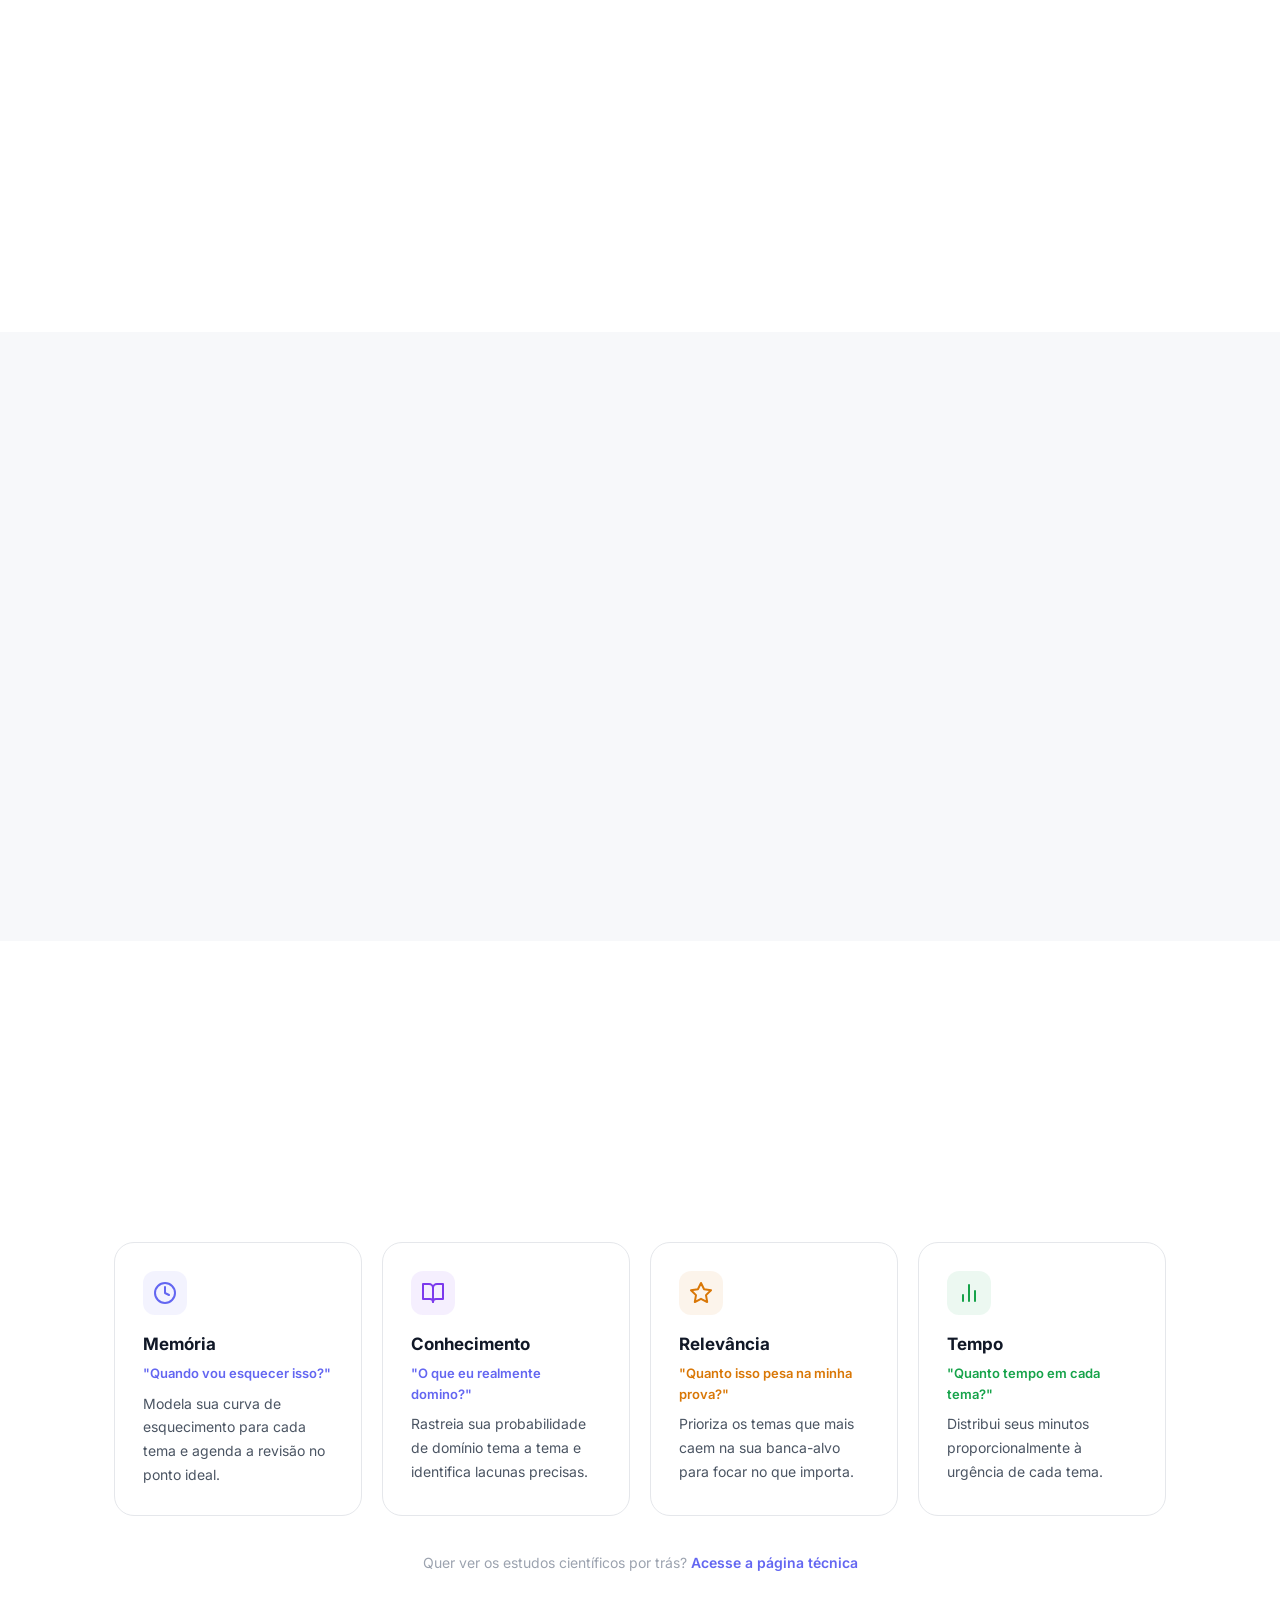
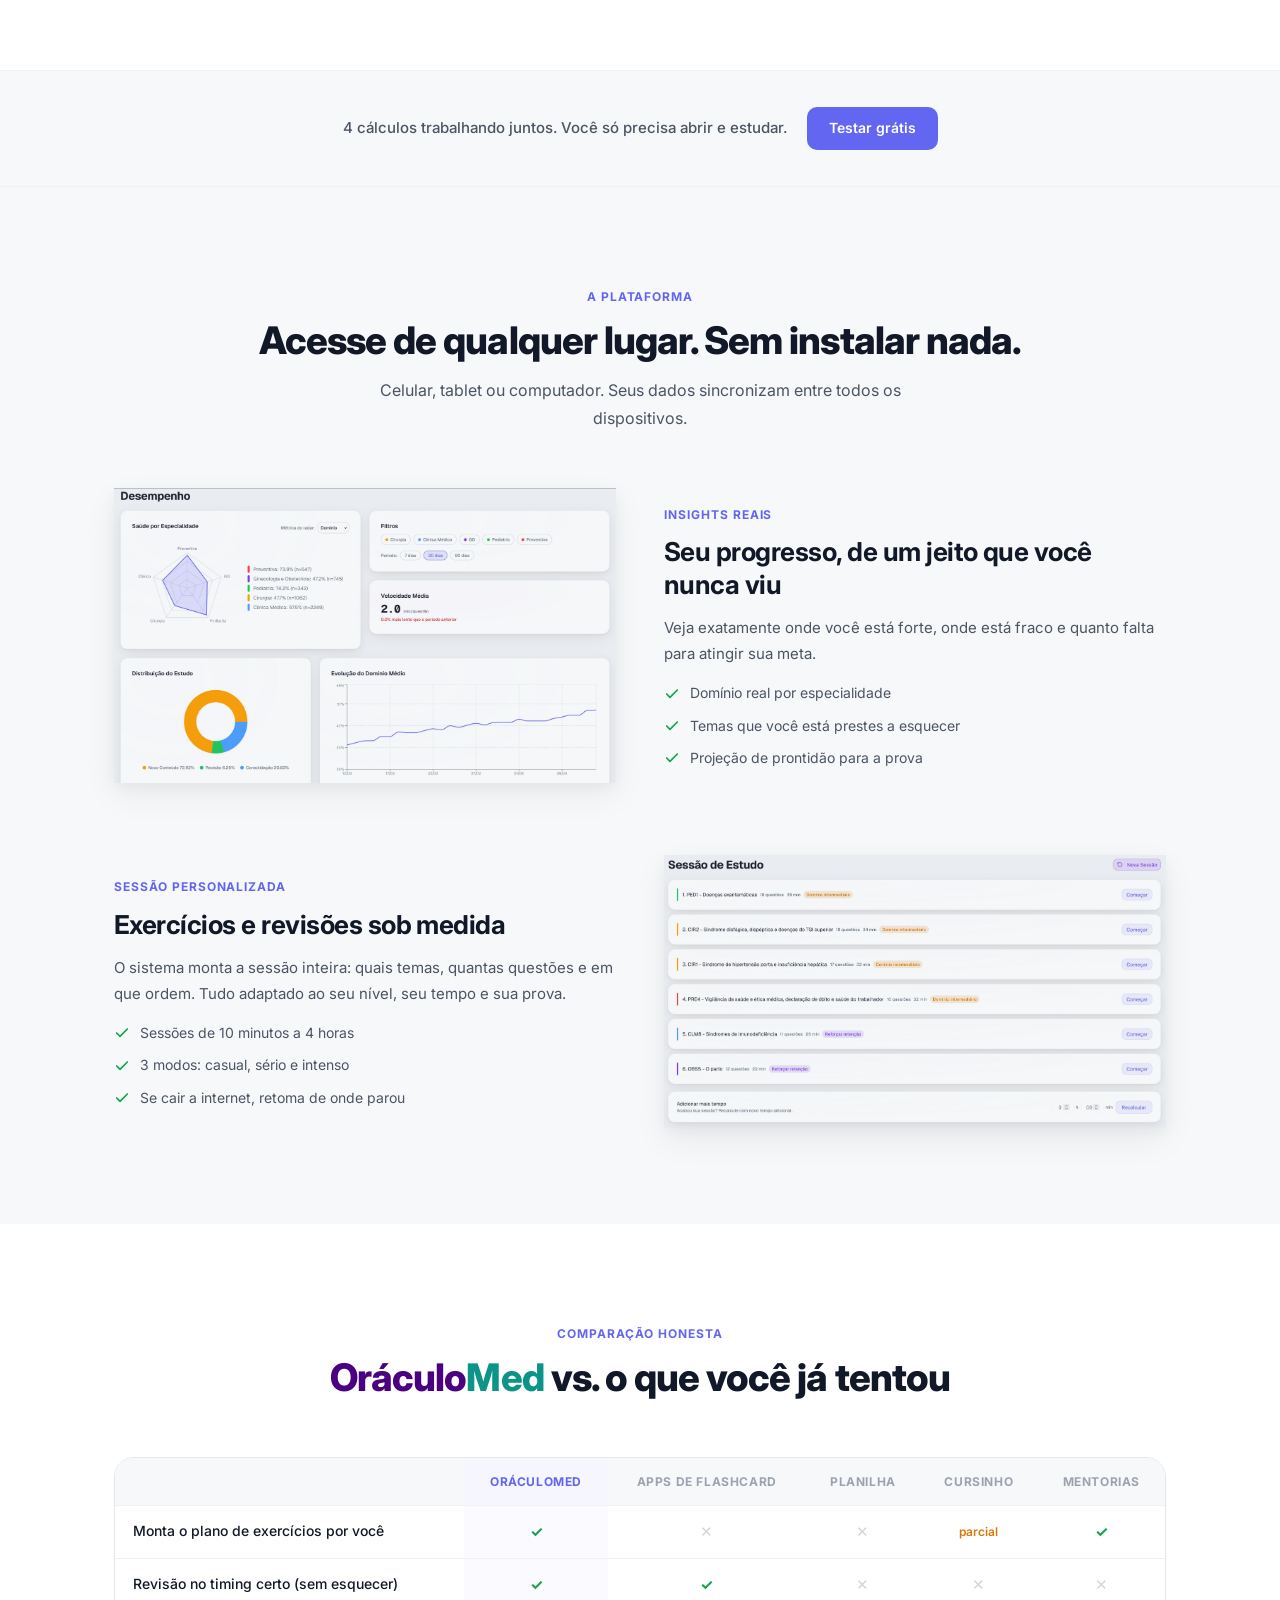
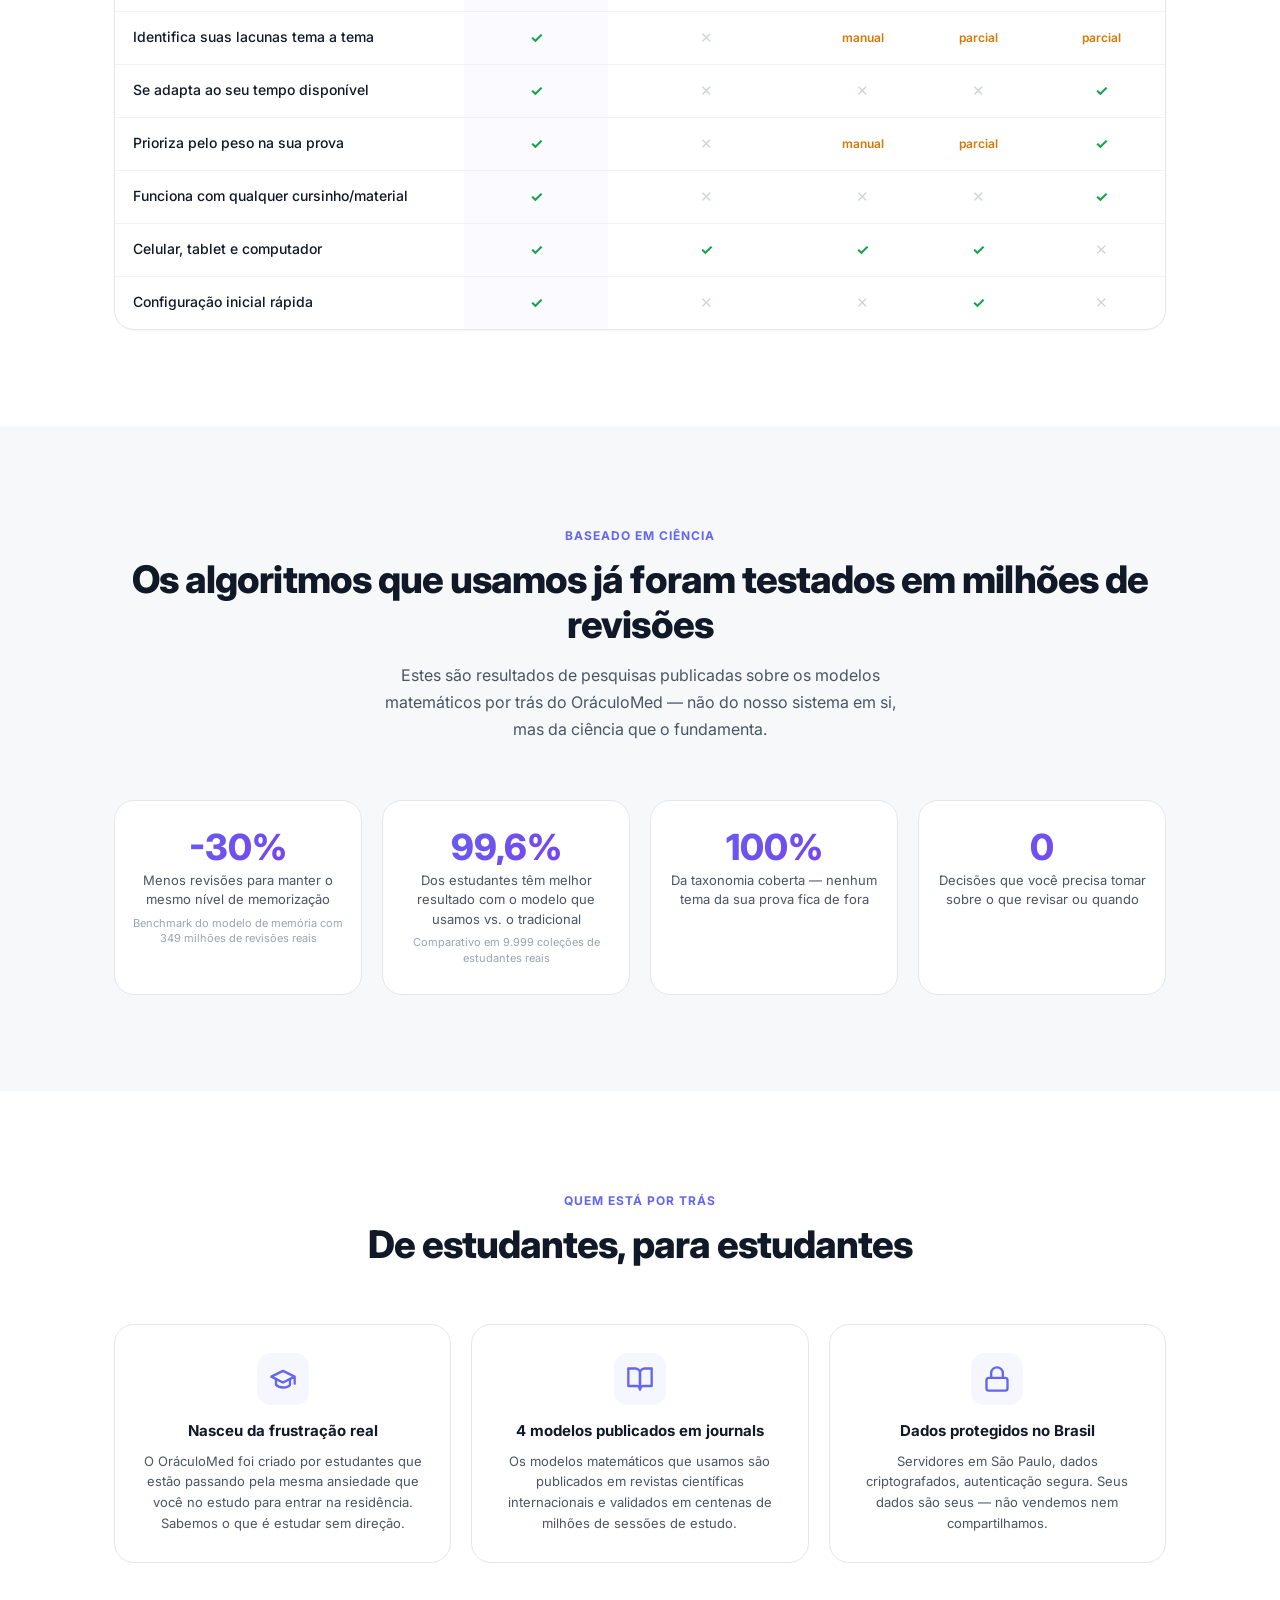
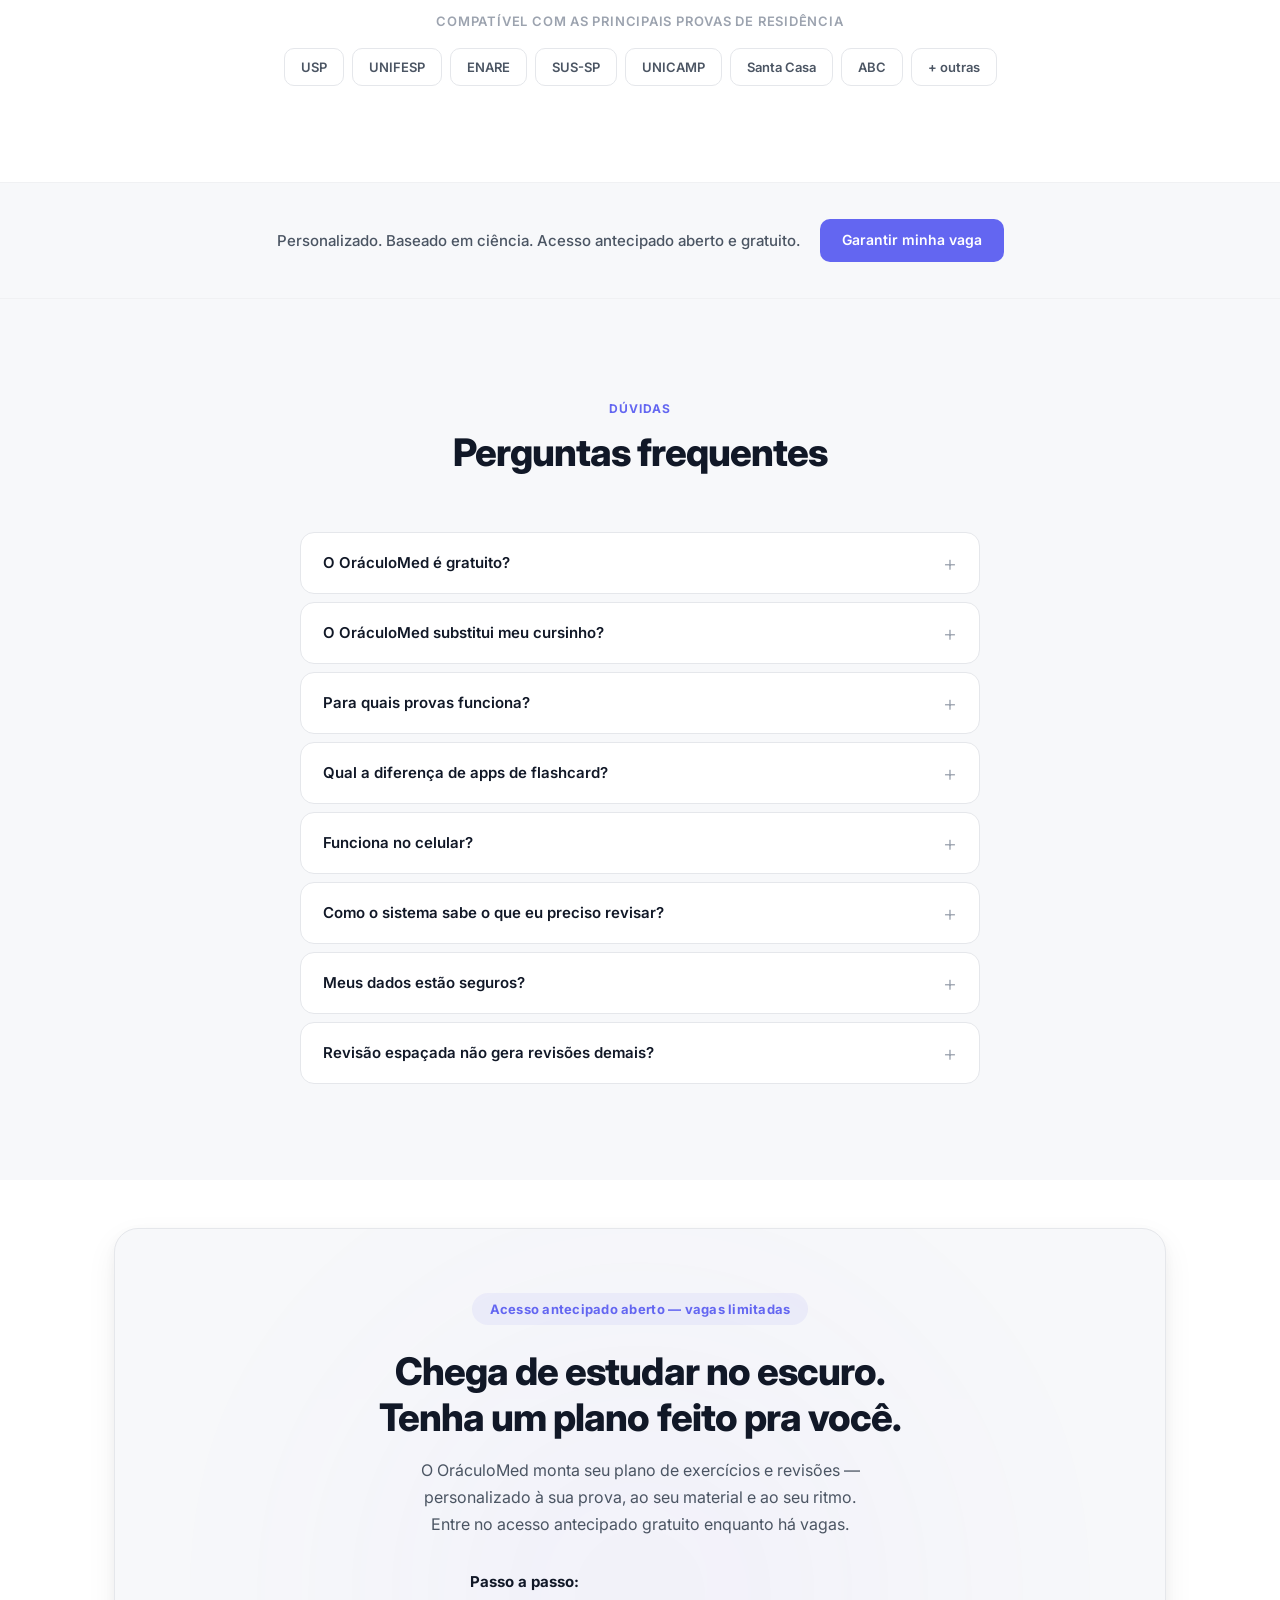
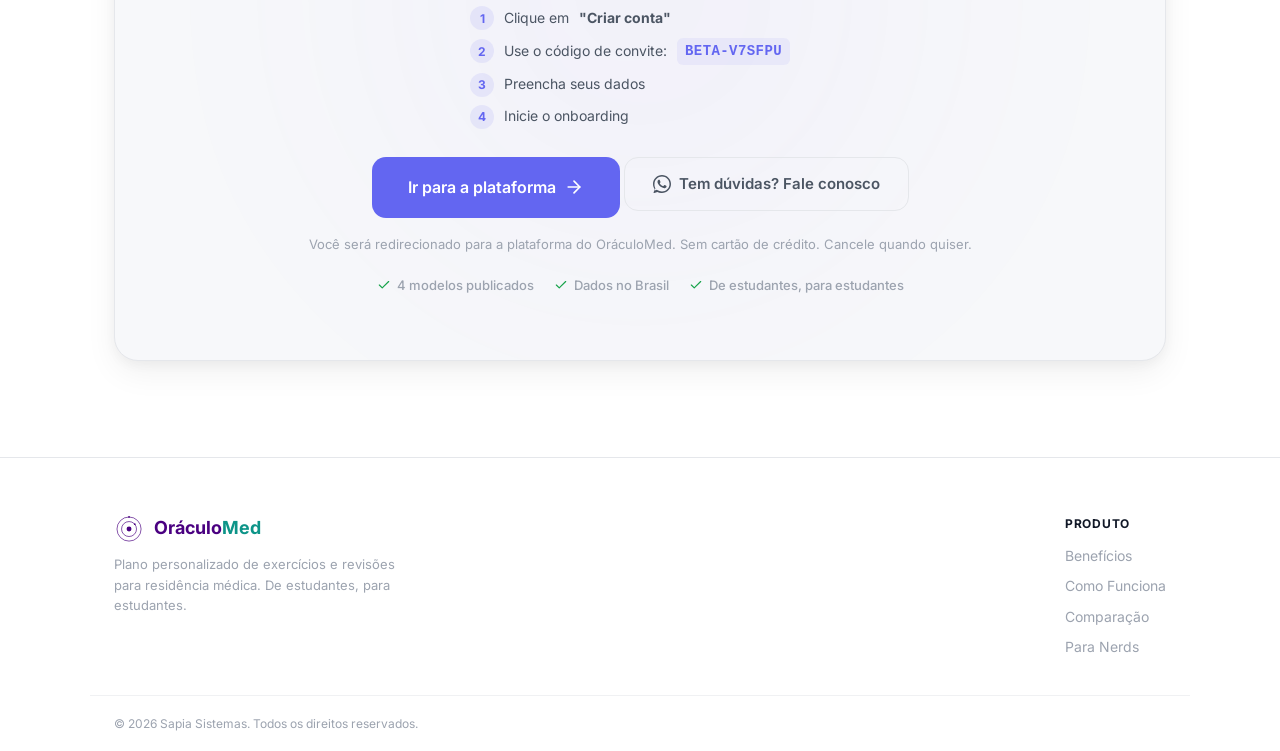
==== commit feb105d8: "Reinforce 'residência médica' positioning across hero, problem and solution sections Co-Authored-By:" ====
--- a/index.html
+++ b/index.html
@@ -61,15 +61,15 @@
     <div class="container hero-content">
       <div class="hero-badge fade-up">
         <span class="badge-dot"></span>
-        Acesso antecipado gratuito aberto — vagas limitadas
+        Para a residência médica · Acesso antecipado gratuito
       </div>
       <h1 class="hero-title fade-up" style="--delay: 0.1s">
-        Cansou de estudar sem saber se<br>
-        <span class="text-gradient">está no caminho certo?</span>
+        Cansou de estudar para a residência<br>
+        <span class="text-gradient">sem saber se está no caminho certo?</span>
       </h1>
       <p class="hero-subtitle fade-up" style="--delay: 0.2s">
         A ansiedade de não dar conta de tudo antes da prova paralisa.
-        O OráculoMed monta <strong>automaticamente</strong> seu plano de exercícios e revisões — personalizado ao seu cursinho, ao seu tempo e à sua prova-alvo.
+        O OráculoMed é o motor de estudo feito <strong>exclusivamente para a residência médica</strong> — monta automaticamente seu plano de exercícios e revisões personalizado à sua banca-alvo, ao seu cursinho e ao seu tempo.
       </p>
       <div class="hero-actions fade-up" style="--delay: 0.3s">
         <a href="#cta" class="btn btn-primary btn-lg">
@@ -89,8 +89,8 @@
     <div class="container">
       <div class="section-header fade-up">
         <span class="section-label">Você se reconhece?</span>
-        <h2 class="section-title">Os 3 erros que travam sua aprovação</h2>
-        <p class="section-subtitle">A maioria dos estudantes comete esses erros sem perceber. Veja se algum parece familiar.</p>
+        <h2 class="section-title">Os 3 erros que travam sua aprovação na residência</h2>
+        <p class="section-subtitle">A maioria dos estudantes de medicina comete esses erros sem perceber. Veja se algum parece familiar.</p>
       </div>
       <div class="pain-grid">
         <div class="pain-card fade-up" style="--delay: 0.1s">
@@ -128,9 +128,9 @@
       <div class="solution-block fade-up">
         <div class="solution-text">
           <span class="section-label">A solução</span>
-          <h2 class="section-title" style="text-align:left">Seu plano de estudo. Atualizado todo dia.</h2>
+          <h2 class="section-title" style="text-align:left">Seu plano de estudo para a residência. Atualizado todo dia.</h2>
           <p class="solution-desc">
-            O OráculoMed funciona como um <strong>estrategista particular</strong>: ele analisa seu desempenho, cruza com o peso de cada tema na sua prova e calcula a sessão exata que você precisa — quais temas revisar, quantas questões fazer e em que ordem.
+            O OráculoMed é o <strong>primeiro motor de estudo feito exclusivamente para a residência médica brasileira</strong>. Ele analisa seu desempenho, cruza com o peso de cada tema na sua banca-alvo e calcula a sessão exata que você precisa — quais temas revisar, quantas questões fazer e em que ordem.
           </p>
           <p class="solution-desc">
             Ele não substitui seu cursinho. Ele se <strong>conecta ao material que você já usa</strong> e monta o plano de exercícios e revisões por cima. Plug & play.
@@ -153,7 +153,7 @@
       <div class="section-header fade-up">
         <span class="section-label">O que muda na sua rotina</span>
         <h2 class="section-title">3 problemas que o <span style="color:#4A0081">Oráculo</span><span style="color:#0D9488">Med</span> resolve sozinho</h2>
-        <p class="section-subtitle">Continue no seu cursinho. O OráculoMed cuida do planejamento de exercícios e revisões.</p>
+        <p class="section-subtitle">Continue no seu cursinho de residência. O OráculoMed cuida do planejamento de exercícios e revisões.</p>
       </div>
       <div class="benefits-grid">
         <div class="benefit-card fade-up" style="--delay: 0.1s">
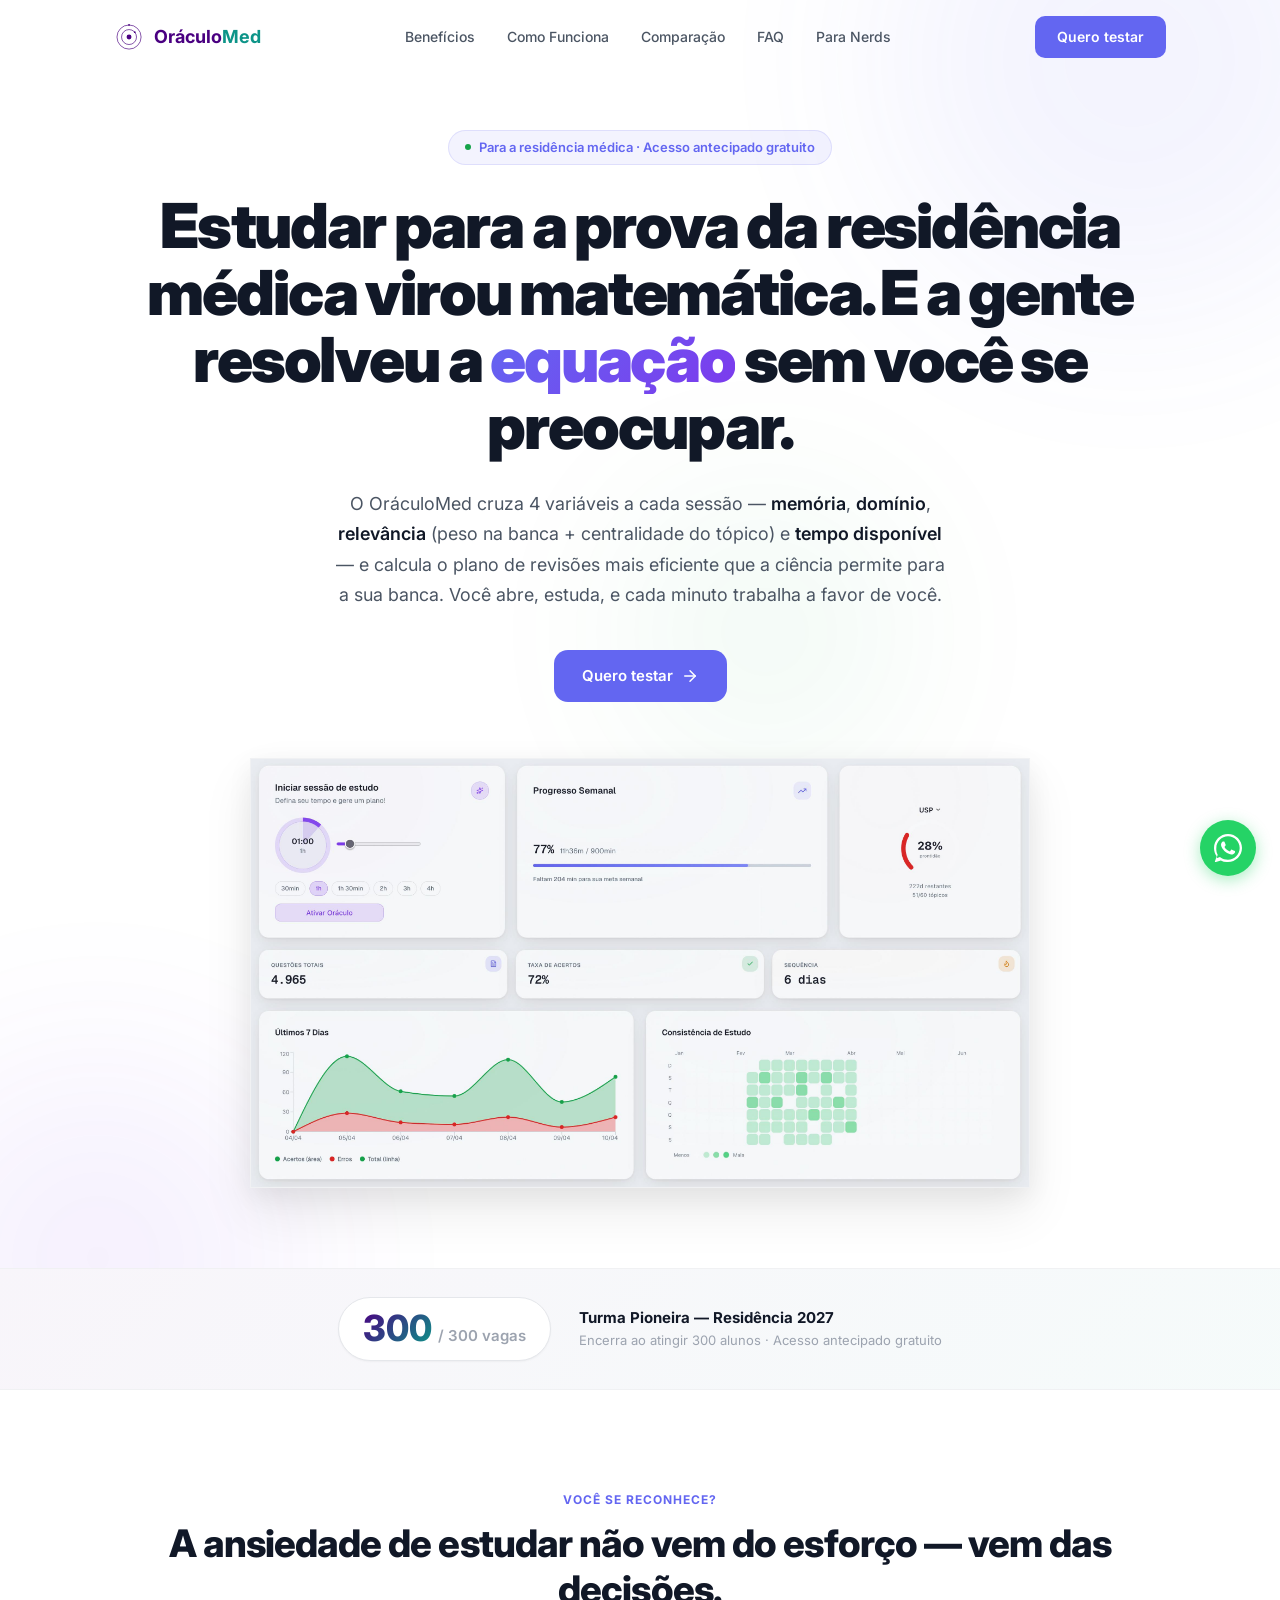
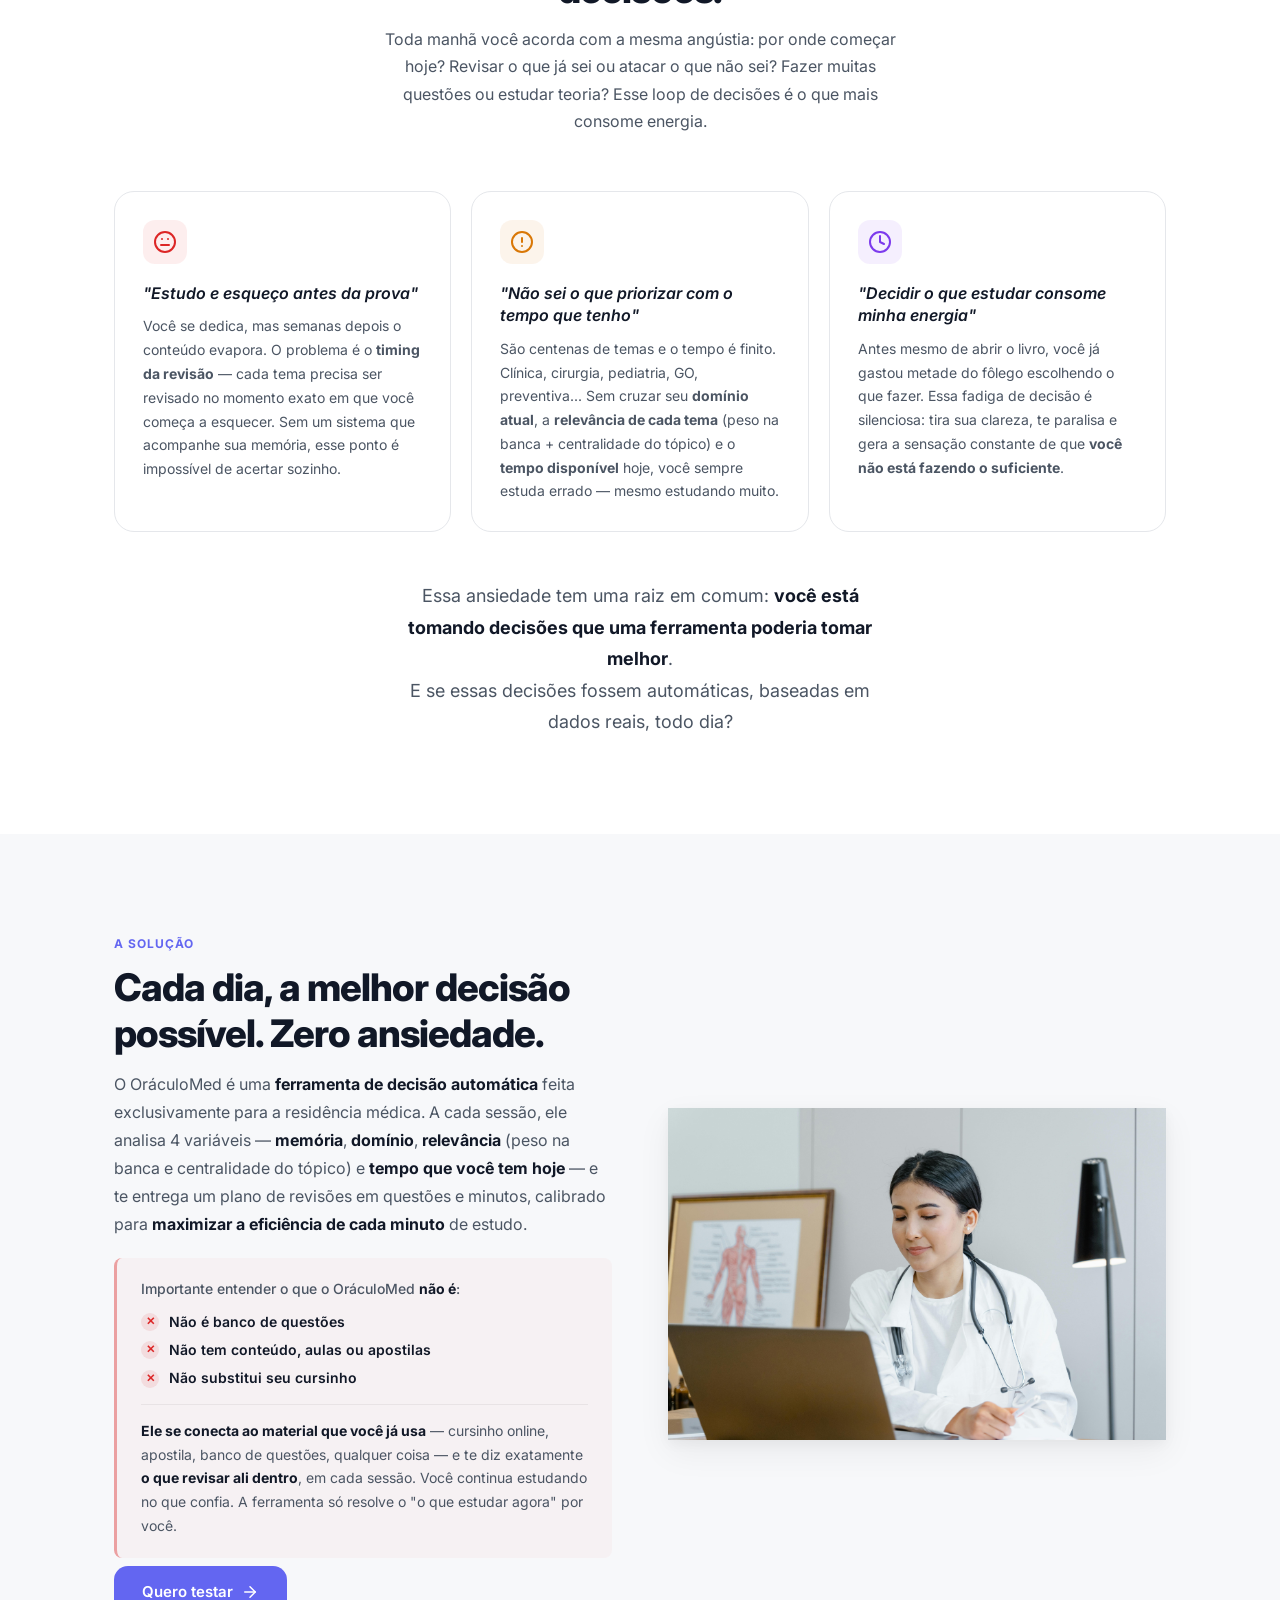
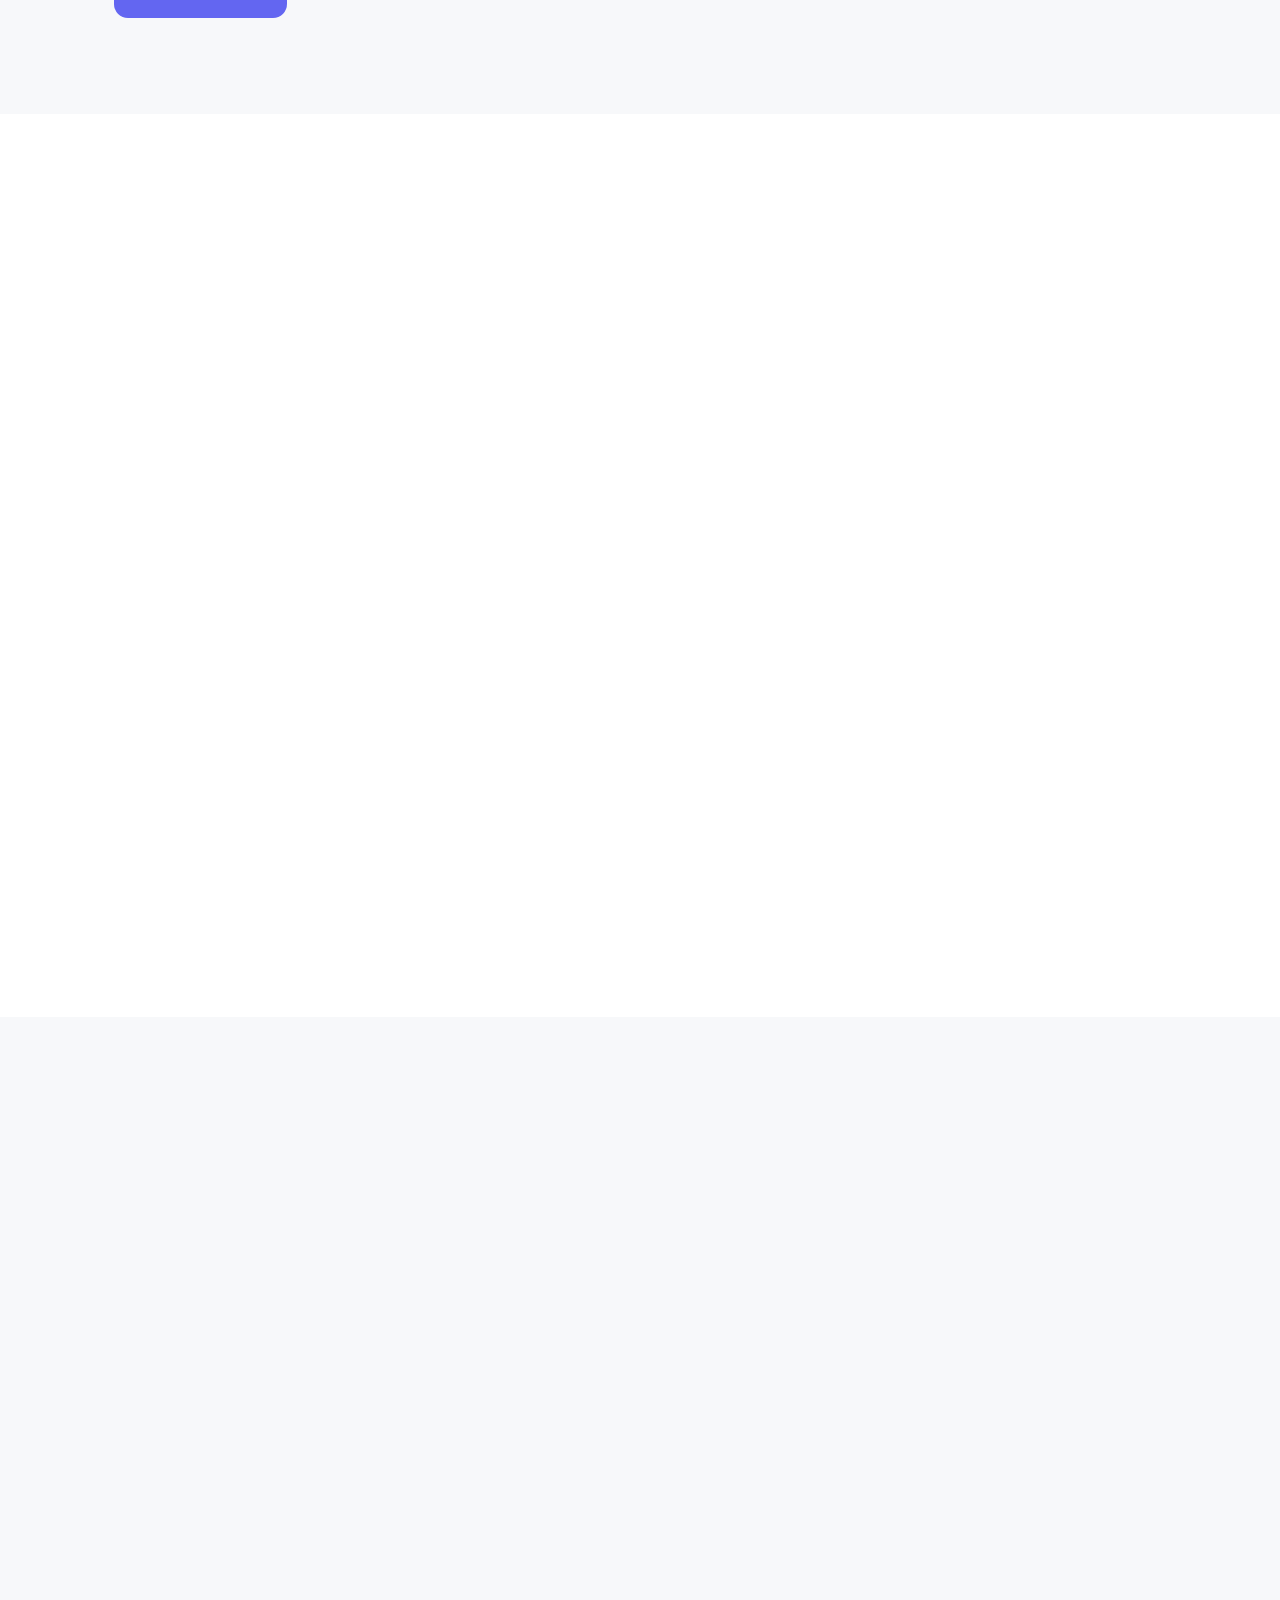
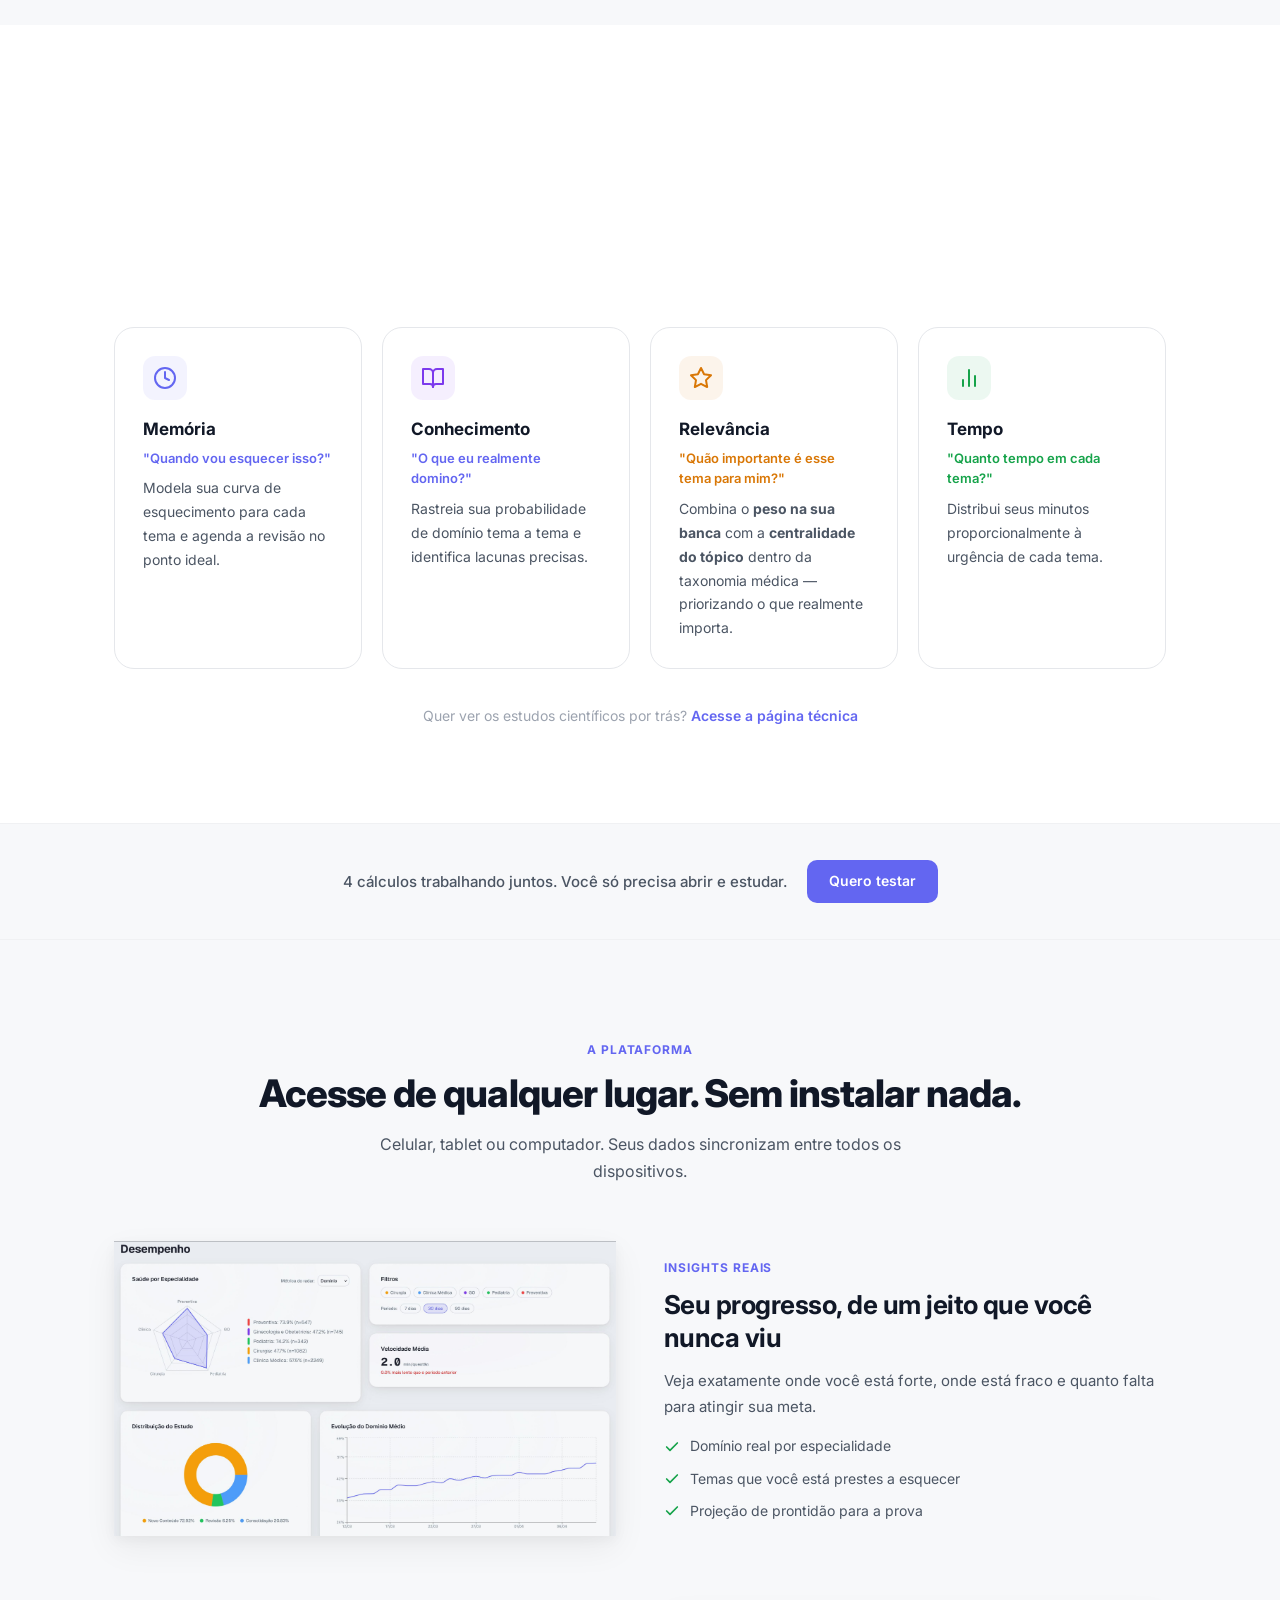
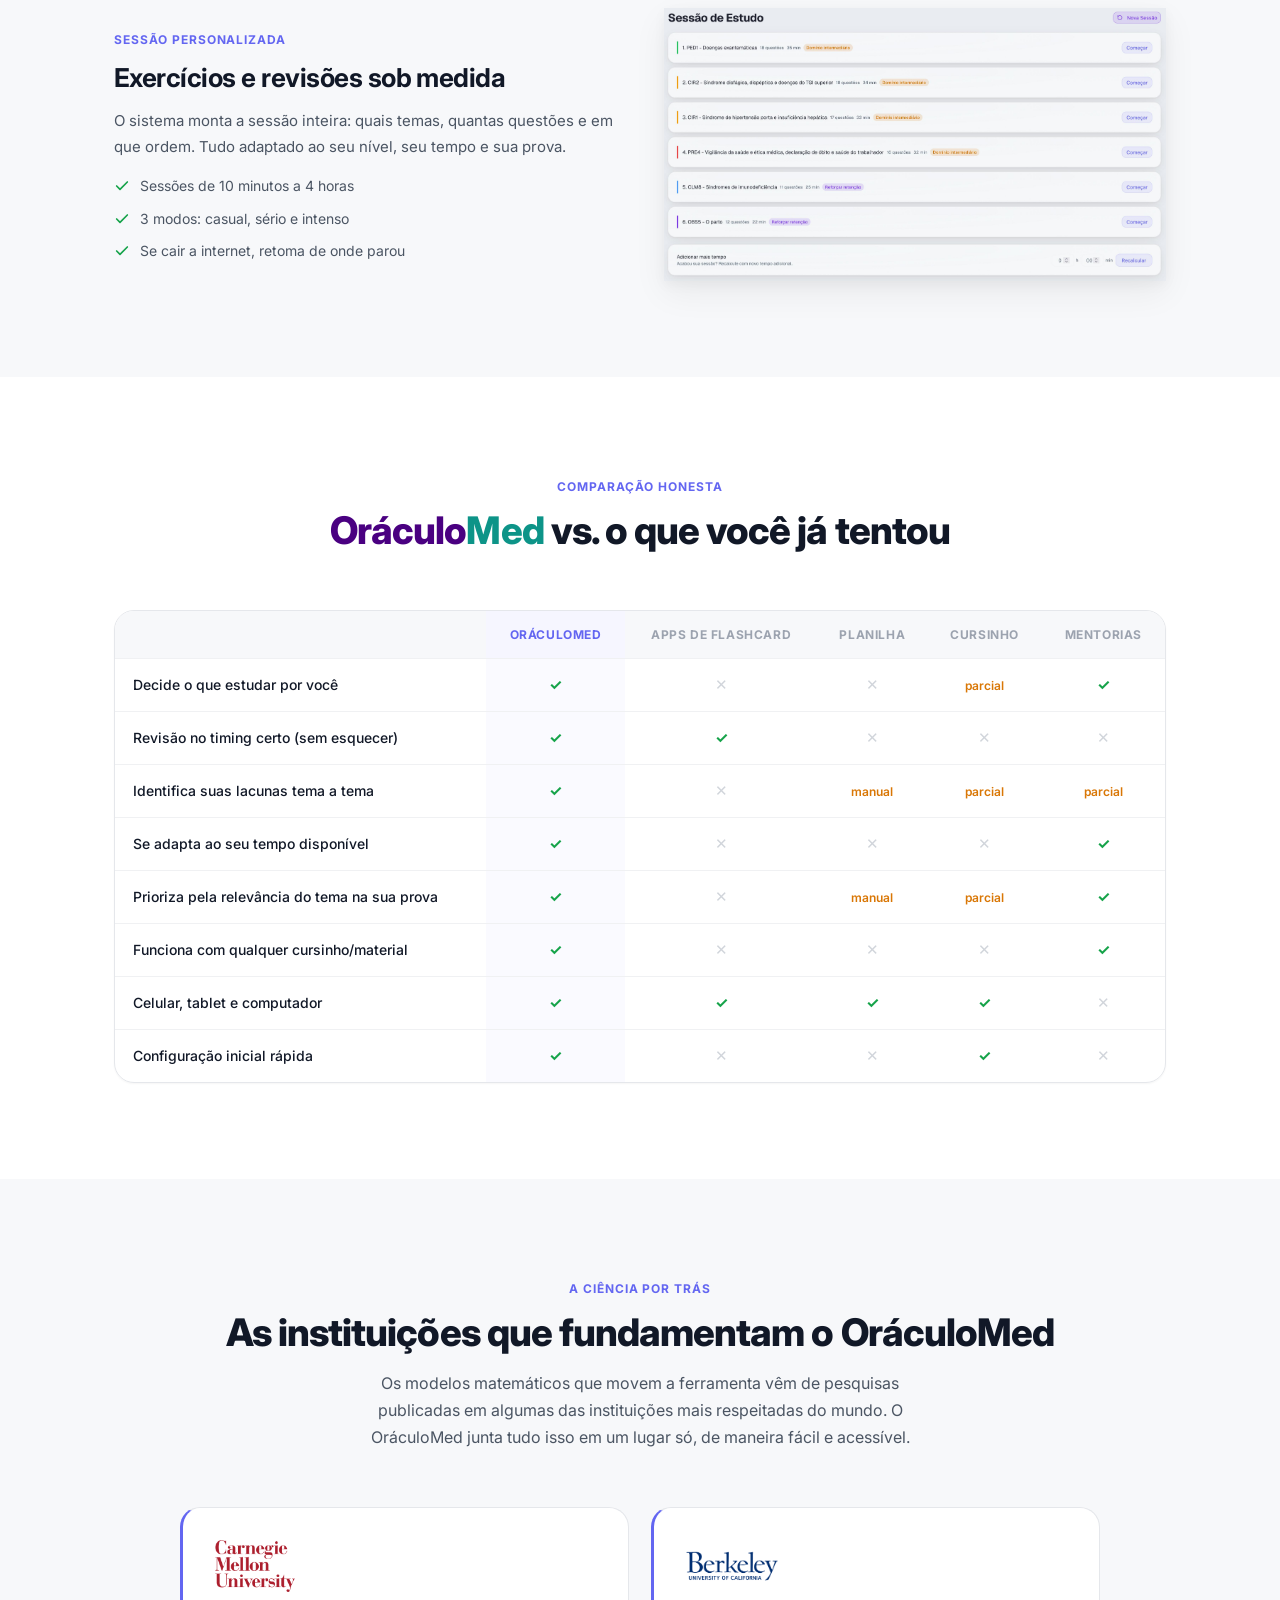
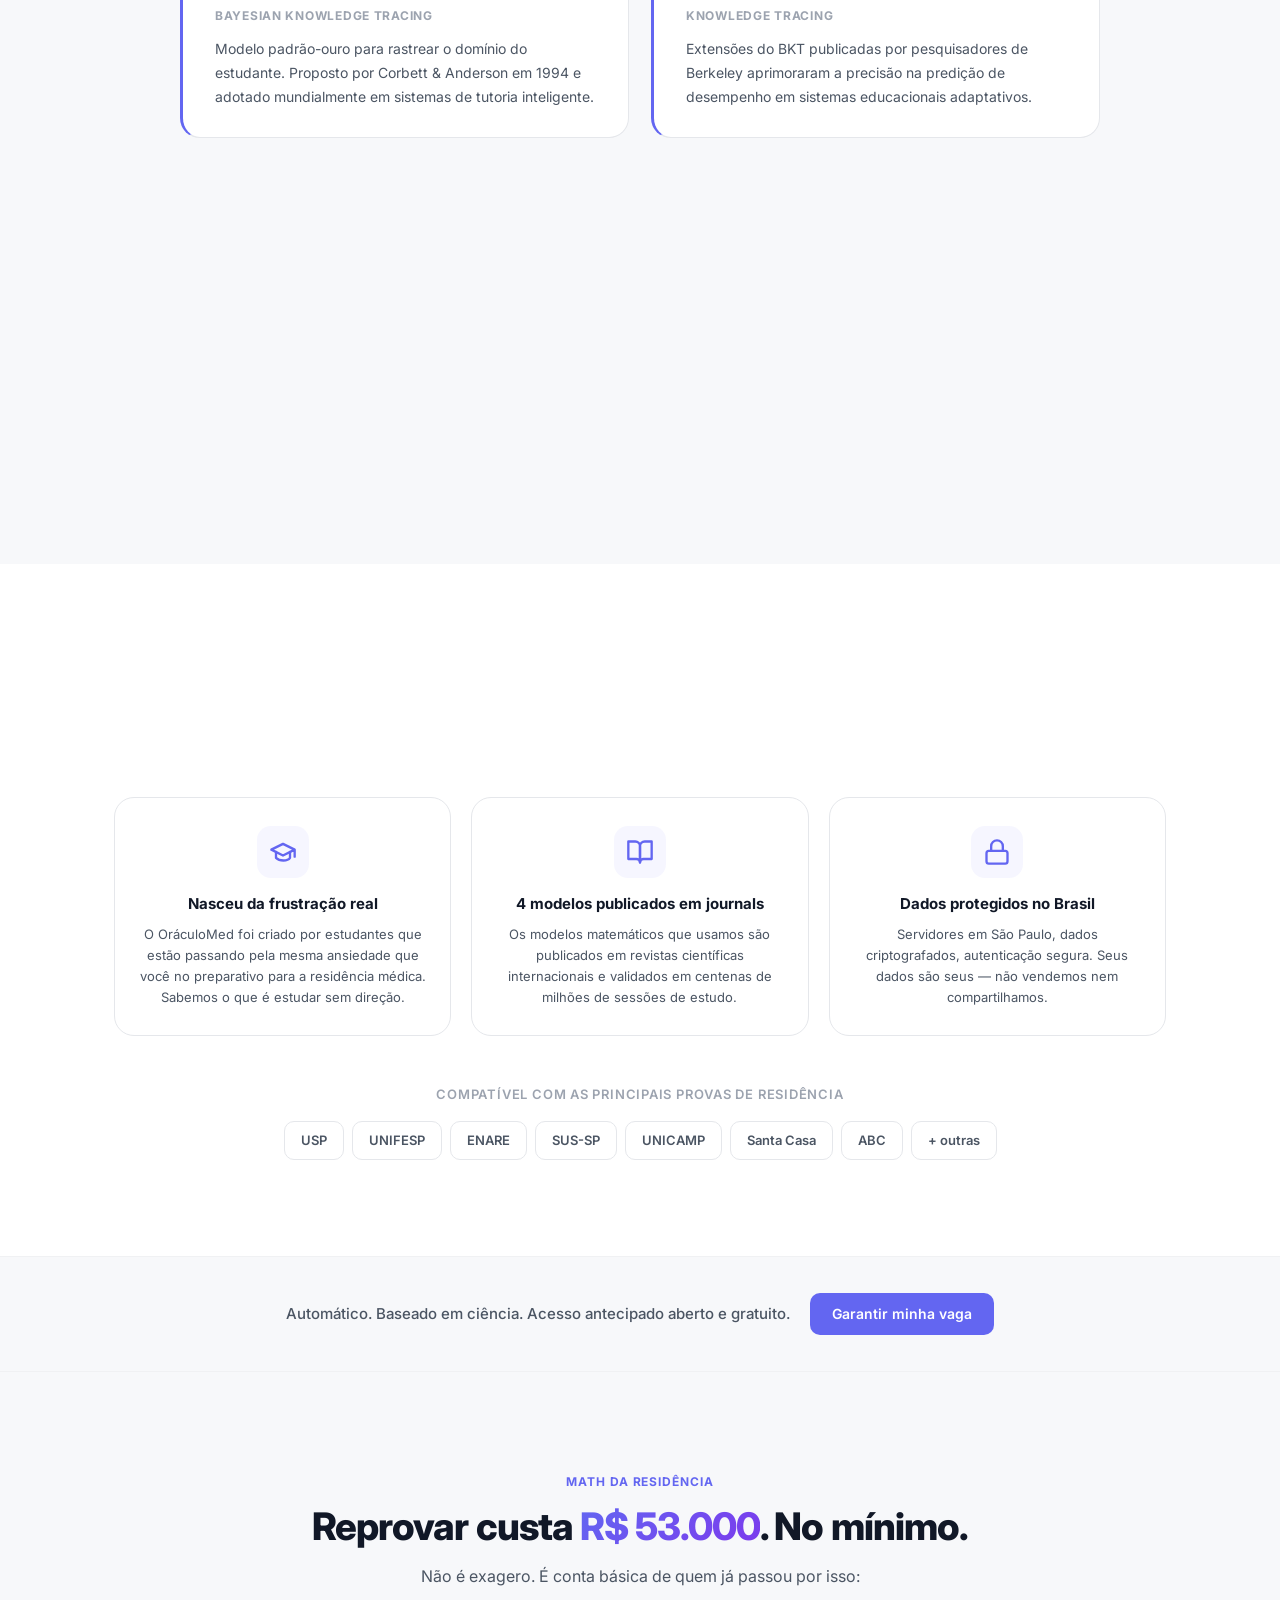
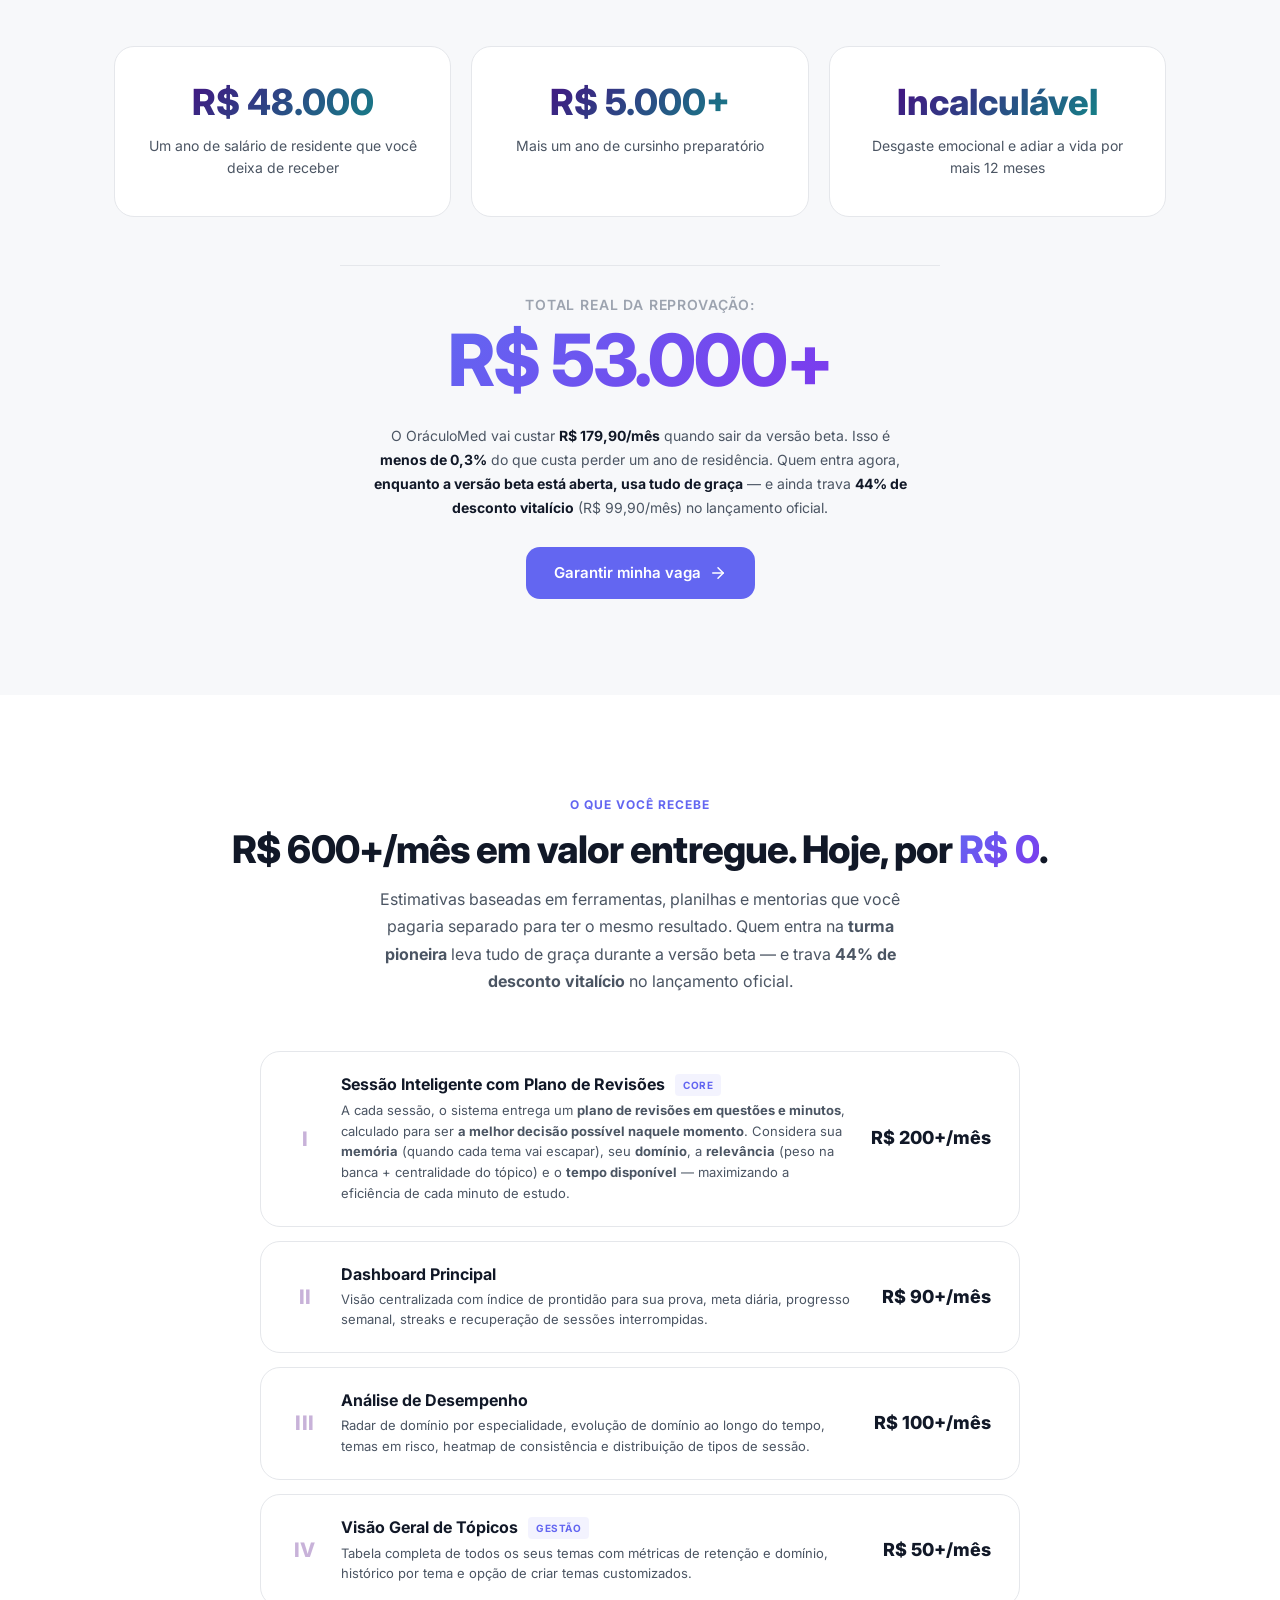
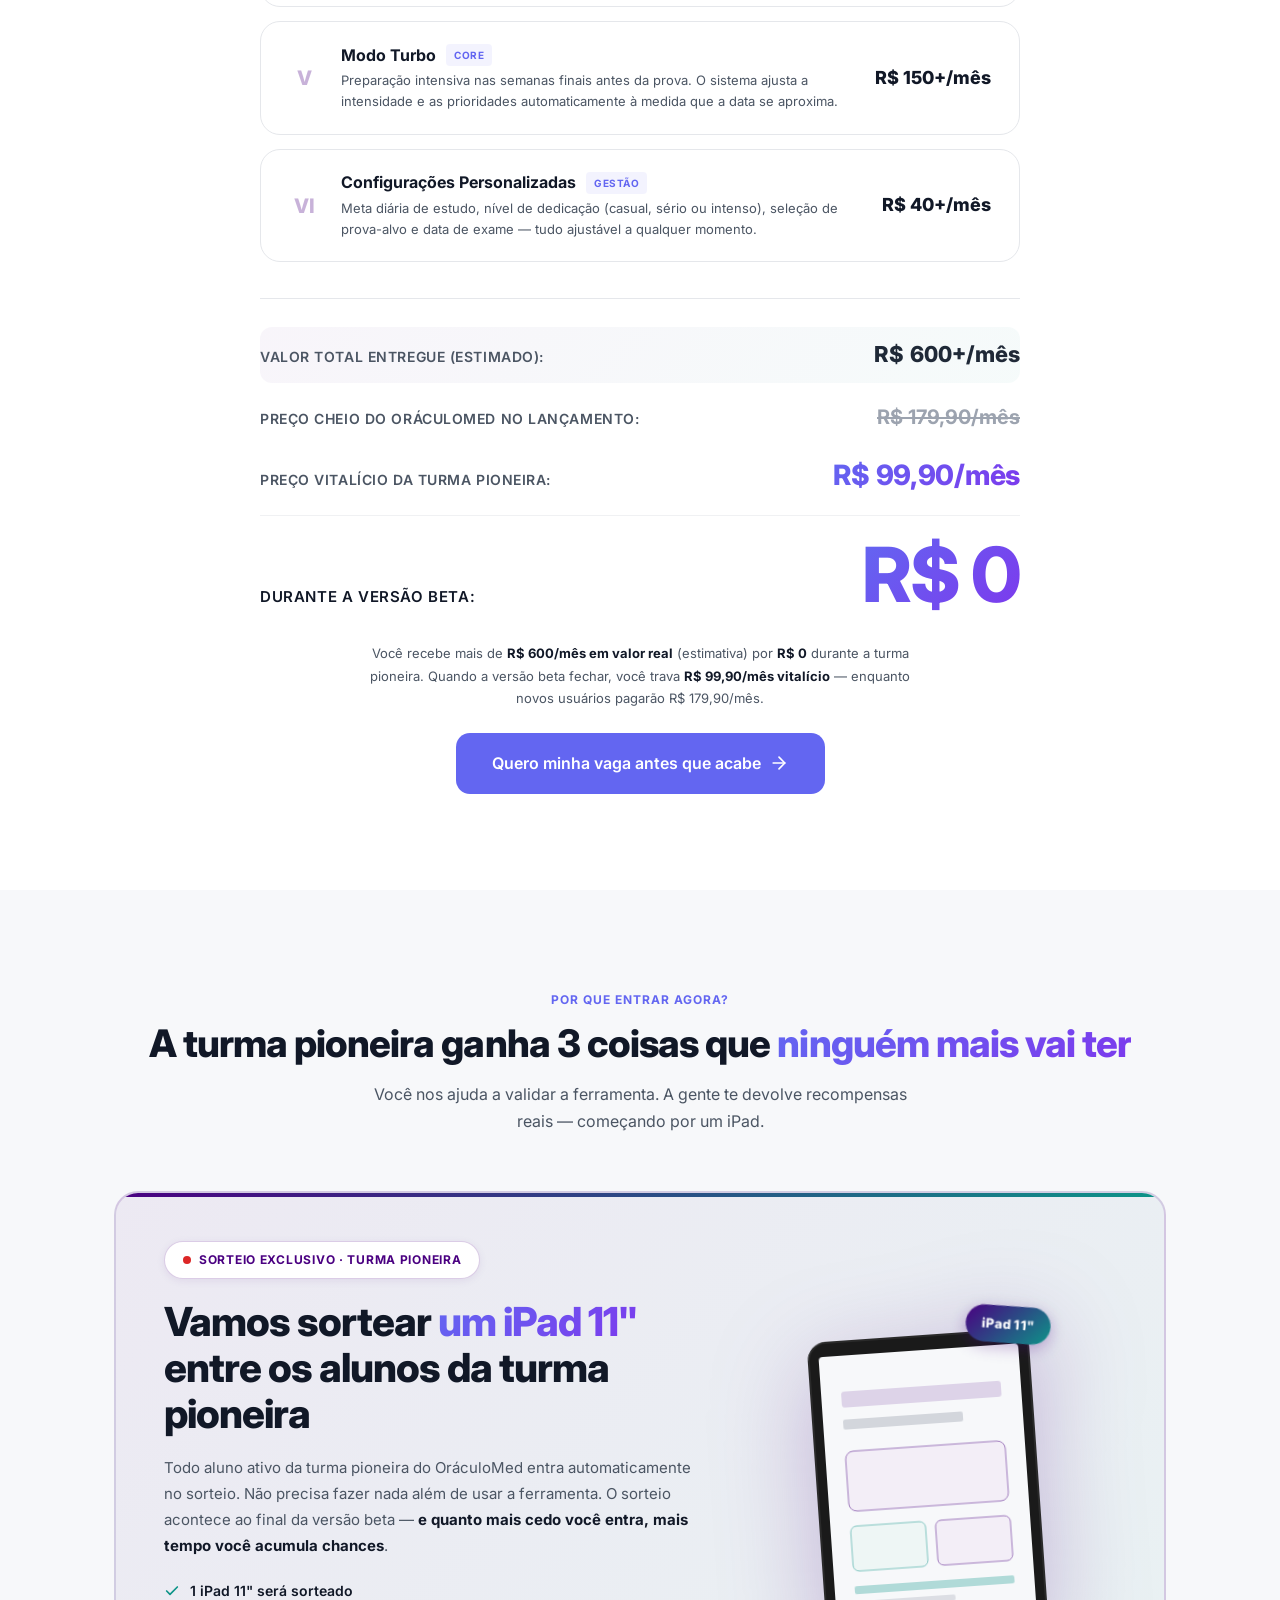
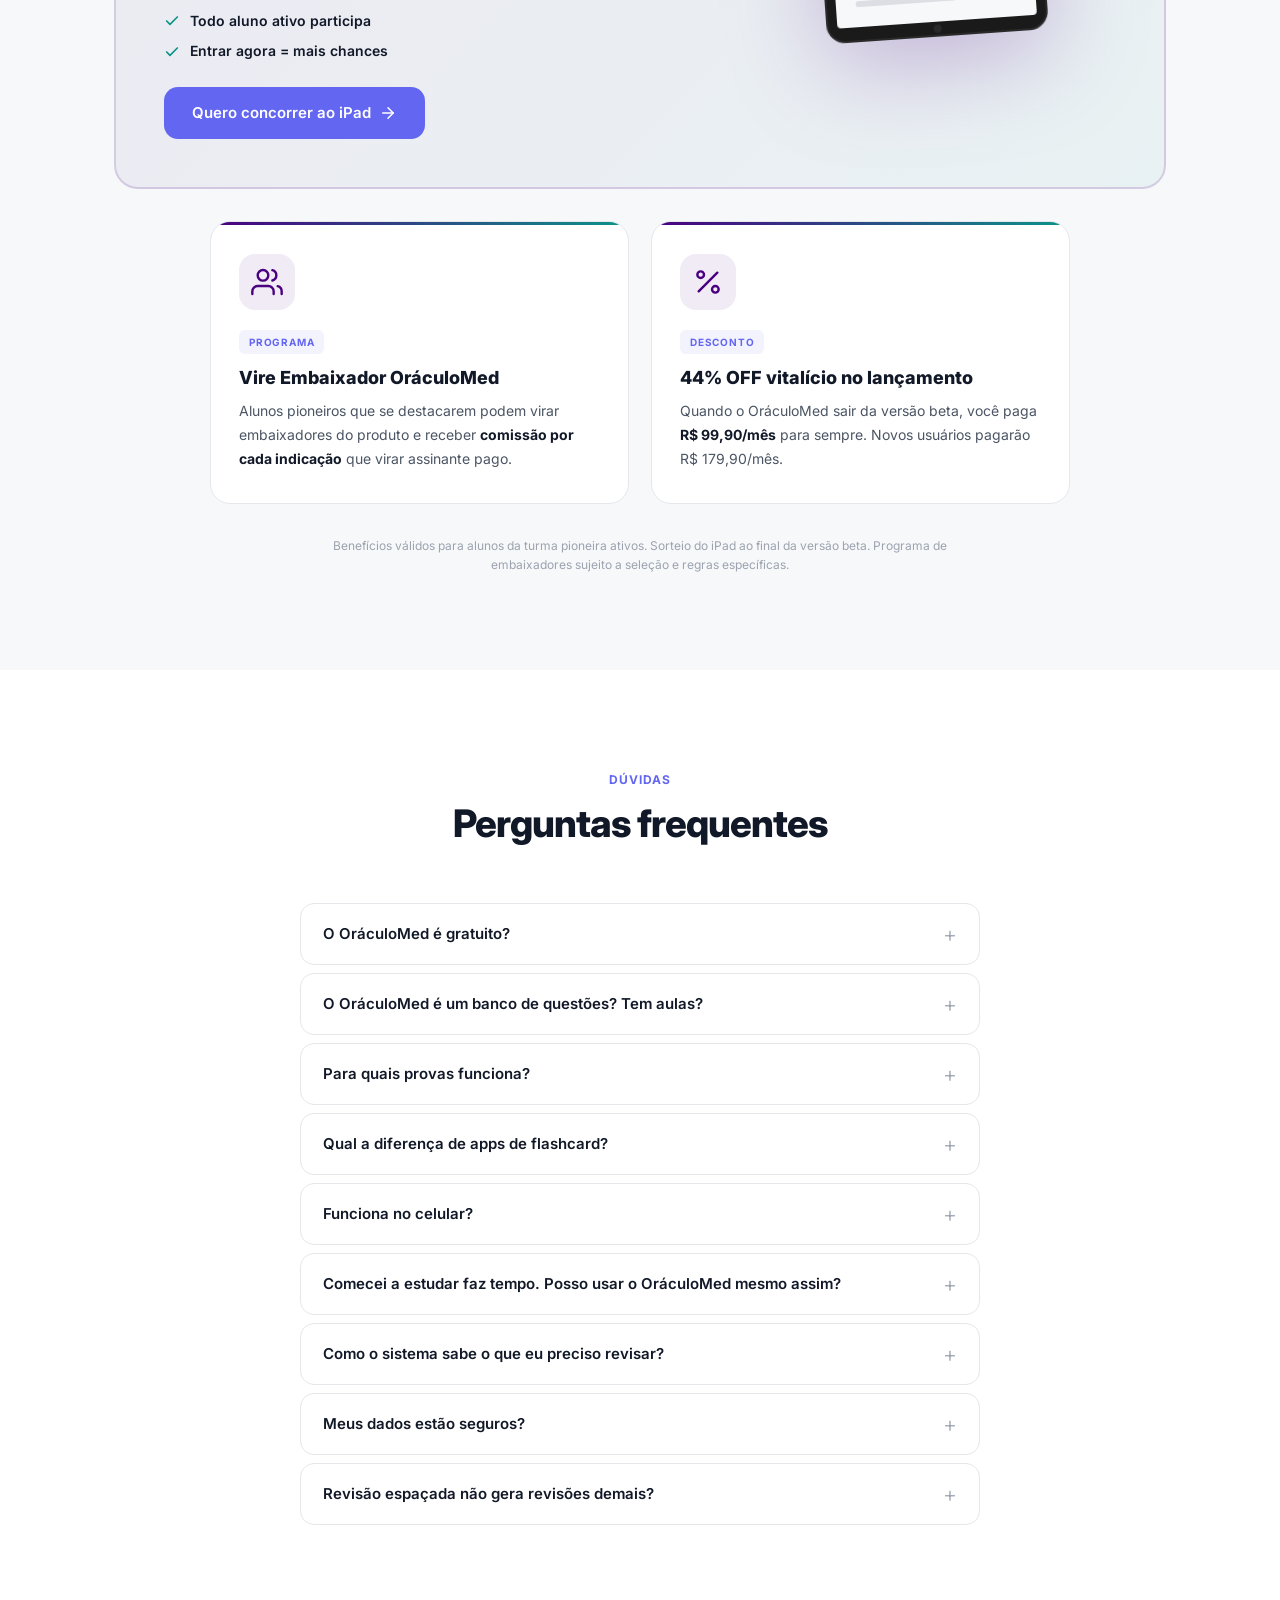
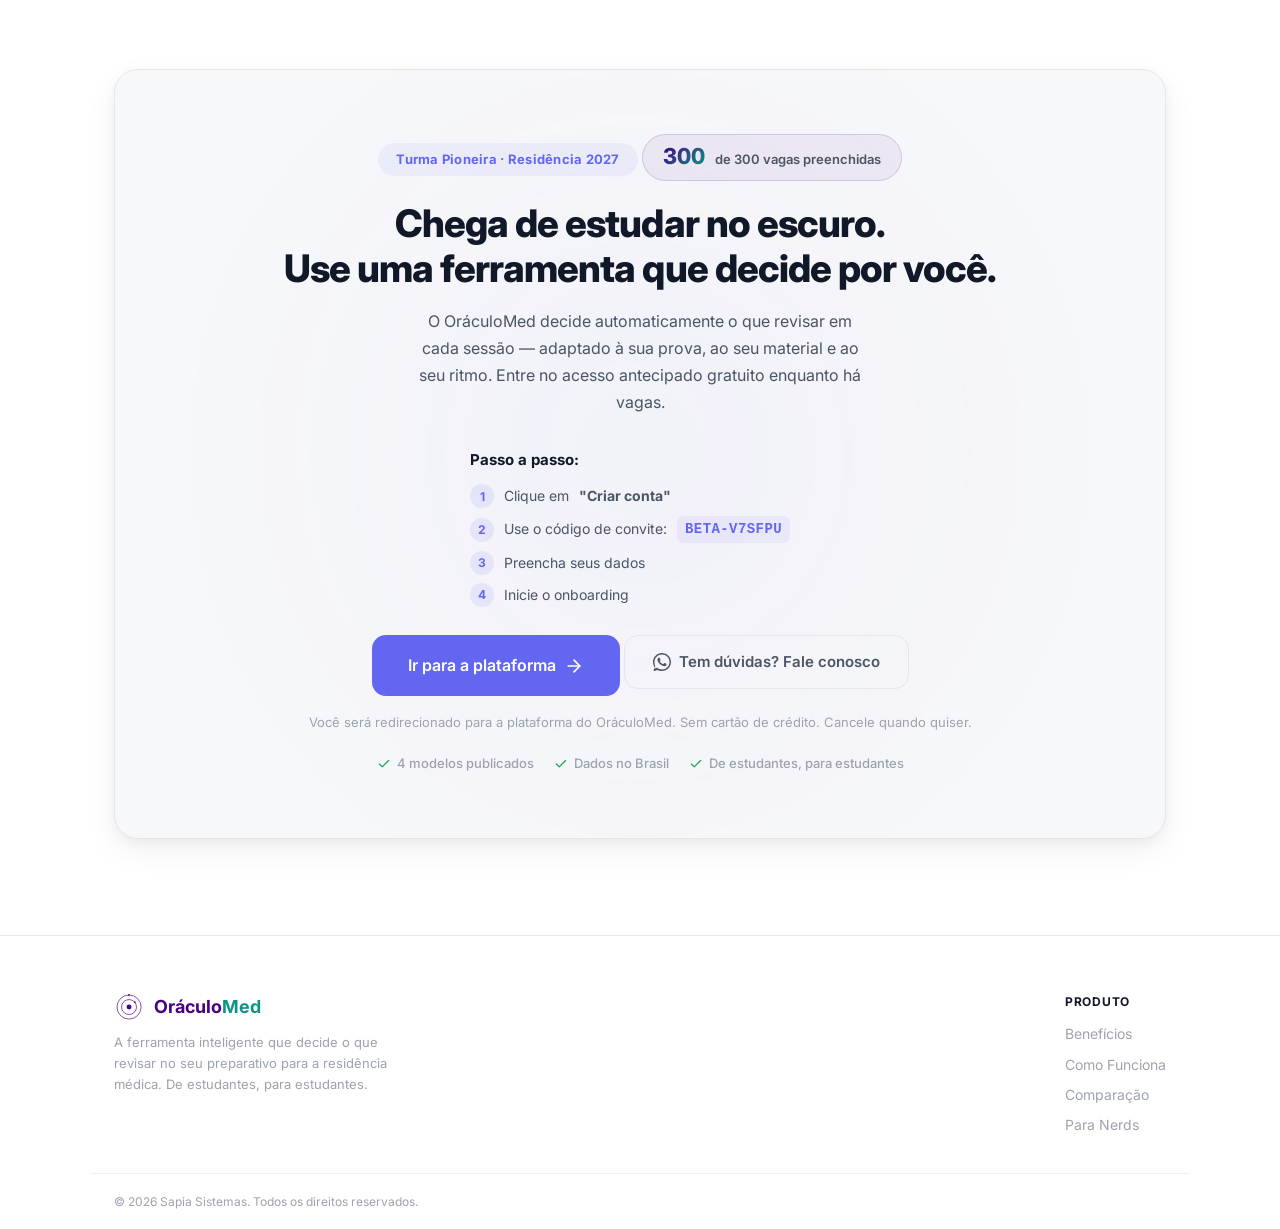
==== commit 9a01daf2: "Apply $100M Offers round 2 + OráculoMed copy refinements - Hero: headline math/equation + subtitle w" ====
--- a/index.html
+++ b/index.html
@@ -1,16 +1,17 @@
 <!DOCTYPE html>
+<!-- Última atualização: oferta $100M Offers rodada 2 em 2026-04-14 -->
 <html lang="pt-BR">
 <head>
   <meta charset="UTF-8">
   <meta name="viewport" content="width=device-width, initial-scale=1.0">
   <title>OráculoMed — Pare de estudar no escuro para a residência médica</title>
-  <meta name="description" content="Chega de ansiedade. O OráculoMed monta seu plano personalizado de exercícios e revisões para a residência médica — adaptado ao seu cursinho, seu tempo e sua prova.">
+  <meta name="description" content="Chega de ansiedade. OráculoMed é a ferramenta inteligente que decide por você o que revisar a cada sessão — adaptada ao seu cursinho, seu tempo e sua prova de residência médica.">
   <meta name="theme-color" content="#FFFFFF">
   <link rel="icon" type="image/svg+xml" href="assets/logo.svg?v=3">
   <link rel="preconnect" href="https://fonts.googleapis.com">
   <link rel="preconnect" href="https://fonts.gstatic.com" crossorigin>
   <link href="https://fonts.googleapis.com/css2?family=Inter:wght@400;500;600;700;800&display=swap" rel="stylesheet">
-  <link rel="stylesheet" href="styles.css?v=7">
+  <link rel="stylesheet" href="styles.css?v=16">
 </head>
 <body>
 
@@ -43,7 +44,7 @@
         <a href="nerds.html">Para Nerds</a>
       </div>
       <div class="nav-actions">
-        <a href="#cta" class="btn btn-primary">Teste grátis</a>
+        <a href="#cta" class="btn btn-primary" aria-label="Quero testar a ferramenta">Quero testar</a>
         <button class="nav-hamburger" id="nav-hamburger" aria-label="Menu">
           <span></span><span></span><span></span>
         </button>
@@ -64,19 +65,16 @@
         Para a residência médica · Acesso antecipado gratuito
       </div>
       <h1 class="hero-title fade-up" style="--delay: 0.1s">
-        Cansou de estudar para a residência<br>
-        <span class="text-gradient">sem saber se está no caminho certo?</span>
+        Estudar para a prova da residência médica virou matemática. E a gente resolveu a <span class="text-gradient">equação</span> sem você se preocupar.
       </h1>
       <p class="hero-subtitle fade-up" style="--delay: 0.2s">
-        A ansiedade de não dar conta de tudo antes da prova paralisa.
-        O OráculoMed é o motor de estudo feito <strong>exclusivamente para a residência médica</strong> — monta automaticamente seu plano de exercícios e revisões personalizado à sua banca-alvo, ao seu cursinho e ao seu tempo.
+        O OráculoMed cruza 4 variáveis a cada sessão — <strong>memória</strong>, <strong>domínio</strong>, <strong>relevância</strong> (peso na banca + centralidade do tópico) e <strong>tempo disponível</strong> — e calcula o plano de revisões mais eficiente que a ciência permite para a sua banca. Você abre, estuda, e cada minuto trabalha a favor de você.
       </p>
       <div class="hero-actions fade-up" style="--delay: 0.3s">
-        <a href="#cta" class="btn btn-primary btn-lg">
-          Quero testar grátis
+        <a href="#cta" class="btn btn-primary btn-lg" aria-label="Quero testar a ferramenta">
+          Quero testar
           <svg xmlns="http://www.w3.org/2000/svg" width="18" height="18" viewBox="0 0 24 24" fill="none" stroke="currentColor" stroke-width="2" stroke-linecap="round" stroke-linejoin="round"><line x1="5" y1="12" x2="19" y2="12"/><polyline points="12 5 19 12 12 19"/></svg>
         </a>
-        <a href="#problema" class="btn btn-ghost btn-lg">Me identifiquei</a>
       </div>
       <div class="hero-image fade-up" style="--delay: 0.4s">
         <img src="assets/dashboard.jpeg" alt="Tela principal do OráculoMed">
@@ -84,40 +82,55 @@
     </div>
   </section>
 
+  <!-- BEGIN: Beta Counter (hero) -->
+  <section class="beta-counter fade-up" aria-label="Vagas da Turma Pioneira">
+    <div class="container beta-counter-inner">
+      <div class="counter-badge">
+        <span class="counter-number" id="beta-counter-number">50</span>
+        <span class="counter-total">/ 300 vagas</span>
+      </div>
+      <div class="counter-text">
+        <strong>Turma Pioneira — Residência 2027</strong>
+        <span class="counter-meta">Encerra ao atingir 300 alunos · Acesso antecipado gratuito</span>
+      </div>
+    </div>
+  </section>
+  <!-- END: Beta Counter (hero) -->
+
   <!-- ==================== PROBLEMA ==================== -->
   <section class="section" id="problema">
     <div class="container">
       <div class="section-header fade-up">
         <span class="section-label">Você se reconhece?</span>
-        <h2 class="section-title">Os 3 erros que travam sua aprovação na residência</h2>
-        <p class="section-subtitle">A maioria dos estudantes de medicina comete esses erros sem perceber. Veja se algum parece familiar.</p>
+        <h2 class="section-title">A ansiedade de estudar não vem do esforço — vem das decisões.</h2>
+        <p class="section-subtitle">Toda manhã você acorda com a mesma angústia: por onde começar hoje? Revisar o que já sei ou atacar o que não sei? Fazer muitas questões ou estudar teoria? Esse loop de decisões é o que mais consome energia.</p>
       </div>
       <div class="pain-grid">
         <div class="pain-card fade-up" style="--delay: 0.1s">
           <div class="pain-icon pain-icon-red">
             <svg xmlns="http://www.w3.org/2000/svg" width="24" height="24" viewBox="0 0 24 24" fill="none" stroke="currentColor" stroke-width="2" stroke-linecap="round" stroke-linejoin="round"><circle cx="12" cy="12" r="10"/><line x1="8" y1="15" x2="16" y2="15"/><line x1="9" y1="9" x2="9.01" y2="9"/><line x1="15" y1="9" x2="15.01" y2="9"/></svg>
           </div>
-          <h3>"Resolvo questões todo dia e mesmo assim esqueço"</h3>
-          <p>Você se dedica, mas semanas depois não lembra do conteúdo. Não é culpa sua — é que a revisão precisa acontecer no momento certo, e sem um sistema, esse timing é impossível de acertar sozinho.</p>
+          <h3>"Estudo e esqueço antes da prova"</h3>
+          <p>Você se dedica, mas semanas depois o conteúdo evapora. O problema é o <strong>timing da revisão</strong> — cada tema precisa ser revisado no momento exato em que você começa a esquecer. Sem um sistema que acompanhe sua memória, esse ponto é impossível de acertar sozinho.</p>
         </div>
         <div class="pain-card fade-up" style="--delay: 0.2s">
           <div class="pain-icon pain-icon-amber">
             <svg xmlns="http://www.w3.org/2000/svg" width="24" height="24" viewBox="0 0 24 24" fill="none" stroke="currentColor" stroke-width="2" stroke-linecap="round" stroke-linejoin="round"><circle cx="12" cy="12" r="10"/><path d="M12 8v4"/><path d="M12 16h.01"/></svg>
           </div>
-          <h3>"São centenas de temas e eu não sei por onde começar"</h3>
-          <p>Clínica, cirurgia, pediatria, GO, preventiva... A lista é enorme e o tempo é curto. Sem saber o que pesa mais na <strong>sua prova</strong> e onde estão <strong>suas lacunas</strong>, você estuda às cegas.</p>
+          <h3>"Não sei o que priorizar com o tempo que tenho"</h3>
+          <p>São centenas de temas e o tempo é finito. Clínica, cirurgia, pediatria, GO, preventiva... Sem cruzar seu <strong>domínio atual</strong>, a <strong>relevância de cada tema</strong> (peso na banca + centralidade do tópico) e o <strong>tempo disponível</strong> hoje, você sempre estuda errado — mesmo estudando muito.</p>
         </div>
         <div class="pain-card fade-up" style="--delay: 0.3s">
           <div class="pain-icon pain-icon-purple">
             <svg xmlns="http://www.w3.org/2000/svg" width="24" height="24" viewBox="0 0 24 24" fill="none" stroke="currentColor" stroke-width="2" stroke-linecap="round" stroke-linejoin="round"><circle cx="12" cy="12" r="10"/><polyline points="12 6 12 12 16 14"/></svg>
           </div>
-          <h3>"Meu cursinho trata todo mundo igual"</h3>
-          <p>Quem está em 55% e mira a USP precisa de um plano completamente diferente de quem está em 70% e quer ENARE. Cada pessoa precisa de um caminho próprio — e ninguém oferece isso.</p>
+          <h3>"Decidir o que estudar consome minha energia"</h3>
+          <p>Antes mesmo de abrir o livro, você já gastou metade do fôlego escolhendo o que fazer. Essa fadiga de decisão é silenciosa: tira sua clareza, te paralisa e gera a sensação constante de que <strong>você não está fazendo o suficiente</strong>.</p>
         </div>
       </div>
       <p class="pain-closing fade-up" style="--delay: 0.4s">
-        Esses 3 erros têm uma raiz em comum: <strong>falta de personalização</strong>.<br>
-        E se existisse um sistema que montasse o plano certo pra você, todo dia, automaticamente?
+        Essa ansiedade tem uma raiz em comum: <strong>você está tomando decisões que uma ferramenta poderia tomar melhor</strong>.<br>
+        E se essas decisões fossem automáticas, baseadas em dados reais, todo dia?
       </p>
     </div>
   </section>
@@ -128,15 +141,23 @@
       <div class="solution-block fade-up">
         <div class="solution-text">
           <span class="section-label">A solução</span>
-          <h2 class="section-title" style="text-align:left">Seu plano de estudo para a residência. Atualizado todo dia.</h2>
+          <h2 class="section-title" style="text-align:left">Cada dia, a melhor decisão possível. Zero ansiedade.</h2>
           <p class="solution-desc">
-            O OráculoMed é o <strong>primeiro motor de estudo feito exclusivamente para a residência médica brasileira</strong>. Ele analisa seu desempenho, cruza com o peso de cada tema na sua banca-alvo e calcula a sessão exata que você precisa — quais temas revisar, quantas questões fazer e em que ordem.
+            O OráculoMed é uma <strong>ferramenta de decisão automática</strong> feita exclusivamente para a residência médica. A cada sessão, ele analisa 4 variáveis — <strong>memória</strong>, <strong>domínio</strong>, <strong>relevância</strong> (peso na banca e centralidade do tópico) e <strong>tempo que você tem hoje</strong> — e te entrega um plano de revisões em questões e minutos, calibrado para <strong>maximizar a eficiência de cada minuto</strong> de estudo.
           </p>
-          <p class="solution-desc">
-            Ele não substitui seu cursinho. Ele se <strong>conecta ao material que você já usa</strong> e monta o plano de exercícios e revisões por cima. Plug & play.
-          </p>
-          <a href="#cta" class="btn btn-primary btn-lg" style="margin-top: 8px">
-            Testar grátis
+          <div class="solution-not-box">
+            <p class="solution-not-title">Importante entender o que o OráculoMed <strong>não é</strong>:</p>
+            <ul class="solution-not-list">
+              <li><span class="not-mark">✕</span> Não é banco de questões</li>
+              <li><span class="not-mark">✕</span> Não tem conteúdo, aulas ou apostilas</li>
+              <li><span class="not-mark">✕</span> Não substitui seu cursinho</li>
+            </ul>
+            <p class="solution-not-footer">
+              <strong>Ele se conecta ao material que você já usa</strong> — cursinho online, apostila, banco de questões, qualquer coisa — e te diz exatamente <strong>o que revisar ali dentro</strong>, em cada sessão. Você continua estudando no que confia. A ferramenta só resolve o "o que estudar agora" por você.
+            </p>
+          </div>
+          <a href="#cta" class="btn btn-primary btn-lg" style="margin-top: 8px" aria-label="Quero testar a ferramenta">
+            Quero testar
             <svg xmlns="http://www.w3.org/2000/svg" width="18" height="18" viewBox="0 0 24 24" fill="none" stroke="currentColor" stroke-width="2" stroke-linecap="round" stroke-linejoin="round"><line x1="5" y1="12" x2="19" y2="12"/><polyline points="12 5 19 12 12 19"/></svg>
           </a>
         </div>
@@ -152,30 +173,30 @@
     <div class="container">
       <div class="section-header fade-up">
         <span class="section-label">O que muda na sua rotina</span>
-        <h2 class="section-title">3 problemas que o <span style="color:#4A0081">Oráculo</span><span style="color:#0D9488">Med</span> resolve sozinho</h2>
-        <p class="section-subtitle">Continue no seu cursinho de residência. O OráculoMed cuida do planejamento de exercícios e revisões.</p>
+        <h2 class="section-title">Estude com a certeza de estar fazendo o <span class="text-gradient">máximo possível</span></h2>
+        <p class="section-subtitle">Continue no seu cursinho preparatório. O OráculoMed assume todas as decisões diárias sobre o que revisar — para você chegar na prova da residência sem arrependimento.</p>
       </div>
       <div class="benefits-grid">
         <div class="benefit-card fade-up" style="--delay: 0.1s">
           <div class="card-icon card-icon-blue">
             <svg xmlns="http://www.w3.org/2000/svg" width="24" height="24" viewBox="0 0 24 24" fill="none" stroke="currentColor" stroke-width="2" stroke-linecap="round" stroke-linejoin="round"><path d="M12 22s8-4 8-10V5l-8-3-8 3v7c0 6 8 10 8 10z"/></svg>
           </div>
-          <h3 class="card-title">Revisão no momento certo</h3>
-          <p class="card-text">O sistema calcula quando cada tema vai começar a sair da sua memória e agenda a revisão no ponto ideal — nem cedo demais, nem tarde demais.</p>
+          <h3 class="card-title">Revisão no timing certo da memória</h3>
+          <p class="card-text">A cada tema, o sistema calcula quando sua memória vai começar a falhar e agenda a revisão <strong>exatamente ali</strong>. Nem cedo demais (desperdício), nem tarde demais (esqueceu). O conteúdo vira memória de longo prazo, não informação perdida.</p>
         </div>
         <div class="benefit-card fade-up" style="--delay: 0.2s">
           <div class="card-icon card-icon-purple">
             <svg xmlns="http://www.w3.org/2000/svg" width="24" height="24" viewBox="0 0 24 24" fill="none" stroke="currentColor" stroke-width="2" stroke-linecap="round" stroke-linejoin="round"><path d="M2 3h6a4 4 0 0 1 4 4v14a3 3 0 0 0-3-3H2z"/><path d="M22 3h-6a4 4 0 0 0-4 4v14a3 3 0 0 1 3-3h7z"/></svg>
           </div>
-          <h3 class="card-title">Prioridade pelo peso na sua prova</h3>
-          <p class="card-text">Cada banca cobra temas diferentes. O OráculoMed sabe o que mais cai na sua prova-alvo e foca seus exercícios no que realmente importa para a sua aprovação.</p>
+          <h3 class="card-title">A melhor decisão possível, a cada sessão</h3>
+          <p class="card-text">O OráculoMed cruza seu <strong>domínio real</strong> com a <strong>relevância de cada tema</strong> (peso na banca + centralidade do tópico) e o <strong>tempo que você tem agora</strong>. O plano de revisões entregue — em questões e minutos — é a melhor decisão possível naquele instante. Sem achismo, sem ansiedade.</p>
         </div>
         <div class="benefit-card fade-up" style="--delay: 0.3s">
           <div class="card-icon card-icon-green">
             <svg xmlns="http://www.w3.org/2000/svg" width="24" height="24" viewBox="0 0 24 24" fill="none" stroke="currentColor" stroke-width="2" stroke-linecap="round" stroke-linejoin="round"><path d="M18 20V10"/><path d="M12 20V4"/><path d="M6 20v-6"/></svg>
           </div>
-          <h3 class="card-title">Funciona com qualquer material</h3>
-          <p class="card-text">Cursinho online, apostila, banco de questões — não importa. O OráculoMed se encaixa na rotina que você já tem e monta o plano por cima.</p>
+          <h3 class="card-title">Zero fadiga de decisão</h3>
+          <p class="card-text">Você abre o app, diz quanto tempo tem e a ferramenta faz todo o resto. Sem escolher tema, sem planejar ordem, sem calcular quantas questões fazer. Toda a energia que você gastava decidindo, agora vira energia para <strong>estudar</strong>.</p>
         </div>
       </div>
     </div>
@@ -184,8 +205,8 @@
   <!-- CTA intermediário -->
   <div class="mini-cta fade-up">
     <div class="container mini-cta-inner">
-      <p>Pronto para trocar a ansiedade por um plano concreto?</p>
-      <a href="#cta" class="btn btn-primary">Testar grátis</a>
+      <p>Pronto para trocar a ansiedade por decisões automáticas?</p>
+      <a href="#cta" class="btn btn-primary" aria-label="Quero testar a ferramenta">Quero testar</a>
     </div>
   </div>
 
@@ -205,7 +226,7 @@
         </div>
         <div class="how-step fade-up" style="--delay: 0.2s">
           <div class="how-number">2</div>
-          <h3>Siga o plano</h3>
+          <h3>Siga as recomendações</h3>
           <p>O sistema monta a sessão completa: quais temas, quantas questões e em que ordem. Você só precisa resolver.</p>
         </div>
         <div class="how-step fade-up" style="--delay: 0.3s">
@@ -247,8 +268,8 @@
             <svg xmlns="http://www.w3.org/2000/svg" width="24" height="24" viewBox="0 0 24 24" fill="none" stroke="currentColor" stroke-width="2" stroke-linecap="round" stroke-linejoin="round"><polygon points="12 2 15.09 8.26 22 9.27 17 14.14 18.18 21.02 12 17.77 5.82 21.02 7 14.14 2 9.27 8.91 8.26 12 2"/></svg>
           </div>
           <h3 class="card-title">Relevância</h3>
-          <p class="card-subtitle" style="color:var(--amber);font-size:13px;font-weight:600;margin-bottom:8px">"Quanto isso pesa na minha prova?"</p>
-          <p class="card-text">Prioriza os temas que mais caem na sua banca-alvo para focar no que importa.</p>
+          <p class="card-subtitle" style="color:var(--amber);font-size:13px;font-weight:600;margin-bottom:8px">"Quão importante é esse tema para mim?"</p>
+          <p class="card-text">Combina o <strong>peso na sua banca</strong> com a <strong>centralidade do tópico</strong> dentro da taxonomia médica — priorizando o que realmente importa.</p>
         </div>
         <div class="benefit-card fade-up" style="--delay: 0.25s">
           <div class="card-icon card-icon-green">
@@ -269,7 +290,7 @@
   <div class="mini-cta fade-up">
     <div class="container mini-cta-inner">
       <p>4 cálculos trabalhando juntos. Você só precisa abrir e estudar.</p>
-      <a href="#cta" class="btn btn-primary">Testar grátis</a>
+      <a href="#cta" class="btn btn-primary" aria-label="Quero testar a ferramenta">Quero testar</a>
     </div>
   </div>
 
@@ -337,7 +358,7 @@
           </thead>
           <tbody>
             <tr>
-              <td>Monta o plano de exercícios por você</td>
+              <td>Decide o que estudar por você</td>
               <td class="highlight-col"><span class="check">&#10003;</span></td>
               <td><span class="cross">&#10005;</span></td>
               <td><span class="cross">&#10005;</span></td>
@@ -369,7 +390,7 @@
               <td><span class="check">&#10003;</span></td>
             </tr>
             <tr>
-              <td>Prioriza pelo peso na sua prova</td>
+              <td>Prioriza pela relevância do tema na sua prova</td>
               <td class="highlight-col"><span class="check">&#10003;</span></td>
               <td><span class="cross">&#10005;</span></td>
               <td><span class="partial">manual</span></td>
@@ -406,34 +427,49 @@
     </div>
   </section>
 
-  <!-- ==================== NÚMEROS ==================== -->
-  <section class="section section-alt" id="numeros">
-    <div class="container">
-      <div class="section-header fade-up">
-        <span class="section-label">Baseado em ciência</span>
-        <h2 class="section-title">Os algoritmos que usamos já foram testados em milhões de revisões</h2>
-        <p class="section-subtitle">Estes são resultados de pesquisas publicadas sobre os modelos matemáticos por trás do OráculoMed — não do nosso sistema em si, mas da ciência que o fundamenta.</p>
-      </div>
-      <div class="stats-grid">
-        <div class="stat fade-up" style="--delay: 0.05s">
-          <div class="stat-value">-30%</div>
-          <div class="stat-label">Menos revisões para manter o mesmo nível de memorização</div>
-          <div class="stat-source">Benchmark do modelo de memória com 349 milhões de revisões reais</div>
-        </div>
-        <div class="stat fade-up" style="--delay: 0.1s">
-          <div class="stat-value">99,6%</div>
-          <div class="stat-label">Dos estudantes têm melhor resultado com o modelo que usamos vs. o tradicional</div>
-          <div class="stat-source">Comparativo em 9.999 coleções de estudantes reais</div>
-        </div>
-        <div class="stat fade-up" style="--delay: 0.15s">
-          <div class="stat-value">100%</div>
-          <div class="stat-label">Da taxonomia coberta — nenhum tema da sua prova fica de fora</div>
-        </div>
-        <div class="stat fade-up" style="--delay: 0.2s">
-          <div class="stat-value">0</div>
-          <div class="stat-label">Decisões que você precisa tomar sobre o que revisar ou quando</div>
-        </div>
-      </div>
+  <!-- ==================== INSTITUIÇÕES ==================== -->
+  <section class="section section-alt" id="instituicoes">
+    <div class="container">
+      <div class="section-header fade-up">
+        <span class="section-label">A ciência por trás</span>
+        <h2 class="section-title">As instituições que fundamentam o OráculoMed</h2>
+        <p class="section-subtitle">Os modelos matemáticos que movem a ferramenta vêm de pesquisas publicadas em algumas das instituições mais respeitadas do mundo. O OráculoMed junta tudo isso em um lugar só, de maneira fácil e acessível.</p>
+      </div>
+      <div class="institutions-grid">
+        <div class="institution-card fade-up" style="--delay: 0.1s">
+          <div class="institution-logo">
+            <img src="assets/carnegie.png" alt="Carnegie Mellon University" loading="lazy">
+          </div>
+          <p class="institution-field">Bayesian Knowledge Tracing</p>
+          <p class="institution-desc">Modelo padrão-ouro para rastrear o domínio do estudante. Proposto por Corbett &amp; Anderson em 1994 e adotado mundialmente em sistemas de tutoria inteligente.</p>
+        </div>
+        <div class="institution-card fade-up" style="--delay: 0.15s">
+          <div class="institution-logo">
+            <img src="assets/Berkeley.png" alt="UC Berkeley" loading="lazy">
+          </div>
+          <p class="institution-field">Knowledge Tracing</p>
+          <p class="institution-desc">Extensões do BKT publicadas por pesquisadores de Berkeley aprimoraram a precisão na predição de desempenho em sistemas educacionais adaptativos.</p>
+        </div>
+        <div class="institution-card fade-up" style="--delay: 0.2s">
+          <div class="institution-logo">
+            <img src="assets/UCSanDiego.png" alt="UC San Diego" loading="lazy">
+          </div>
+          <p class="institution-field">Spacing Effect</p>
+          <p class="institution-desc">Meta-análise de Cepeda et al. (2006) que consolidou o efeito de espaçamento — distribuir o estudo no tempo aumenta drasticamente a retenção de longo prazo.</p>
+        </div>
+        <div class="institution-card fade-up" style="--delay: 0.25s">
+          <div class="institution-logo institution-logo-dual">
+            <img src="assets/MIT.png" alt="MIT" loading="lazy">
+            <span class="institution-logo-sep">&amp;</span>
+            <img src="assets/Harvard.png" alt="Harvard" loading="lazy">
+          </div>
+          <p class="institution-field">Ciência Cognitiva &amp; Educação Médica</p>
+          <p class="institution-desc">Pesquisas sobre otimização de aprendizado, decaimento de memória e aplicação de repetição espaçada na formação de médicos — o alicerce científico da ferramenta.</p>
+        </div>
+      </div>
+      <p class="institutions-note fade-up" style="--delay: 0.3s">
+        Quer ver os estudos e papers completos? <a href="nerds.html">Acesse a página técnica</a>
+      </p>
     </div>
   </section>
 
@@ -450,7 +486,7 @@
             <svg xmlns="http://www.w3.org/2000/svg" width="28" height="28" viewBox="0 0 24 24" fill="none" stroke="var(--primary)" stroke-width="2" stroke-linecap="round" stroke-linejoin="round"><path d="M22 10v6M2 10l10-5 10 5-10 5z"/><path d="M6 12v5c3 3 10 3 12 0v-5"/></svg>
           </div>
           <h3>Nasceu da frustração real</h3>
-          <p>O OráculoMed foi criado por estudantes que estão passando pela mesma ansiedade que você no estudo para entrar na residência. Sabemos o que é estudar sem direção.</p>
+          <p>O OráculoMed foi criado por estudantes que estão passando pela mesma ansiedade que você no preparativo para a residência médica. Sabemos o que é estudar sem direção.</p>
         </div>
         <div class="trust-card fade-up" style="--delay: 0.2s">
           <div class="trust-icon">
@@ -486,13 +522,234 @@
   <!-- CTA intermediário -->
   <div class="mini-cta fade-up">
     <div class="container mini-cta-inner">
-      <p>Personalizado. Baseado em ciência. Acesso antecipado aberto e gratuito.</p>
+      <p>Automático. Baseado em ciência. Acesso antecipado aberto e gratuito.</p>
       <a href="#cta" class="btn btn-primary">Garantir minha vaga</a>
     </div>
   </div>
 
+  <!-- BEGIN: Custo da Reprovação -->
+  <section class="section section-alt cost-section" id="custo">
+    <div class="container">
+      <div class="section-header fade-up">
+        <span class="section-label">Math da residência</span>
+        <h2 class="section-title">Reprovar custa <span class="text-gradient">R$ 53.000</span>. No mínimo.</h2>
+        <p class="section-subtitle">Não é exagero. É conta básica de quem já passou por isso:</p>
+      </div>
+      <div class="cost-grid">
+        <div class="cost-card fade-up" style="--delay: 0.1s">
+          <div class="cost-value">R$ 48.000</div>
+          <p class="cost-label">Um ano de salário de residente que você deixa de receber</p>
+        </div>
+        <div class="cost-card fade-up" style="--delay: 0.15s">
+          <div class="cost-value">R$ 5.000+</div>
+          <p class="cost-label">Mais um ano de cursinho preparatório</p>
+        </div>
+        <div class="cost-card fade-up" style="--delay: 0.2s">
+          <div class="cost-value">Incalculável</div>
+          <p class="cost-label">Desgaste emocional e adiar a vida por mais 12 meses</p>
+        </div>
+      </div>
+      <div class="cost-total fade-up" style="--delay: 0.25s">
+        <div class="cost-total-divider"></div>
+        <p class="cost-total-label">Total real da reprovação:</p>
+        <p class="cost-total-value text-gradient">R$ 53.000+</p>
+        <p class="cost-total-note">
+          O OráculoMed vai custar <strong>R$ 179,90/mês</strong> quando sair da versão beta. Isso é <strong>menos de 0,3%</strong> do que custa perder um ano de residência.
+          Quem entra agora, <strong>enquanto a versão beta está aberta, usa tudo de graça</strong> — e ainda trava <strong>44% de desconto vitalício</strong> (R$ 99,90/mês) no lançamento oficial.
+        </p>
+        <a href="#cta" class="btn btn-primary btn-lg" aria-label="Garantir minha vaga no acesso antecipado">
+          Garantir minha vaga
+          <svg xmlns="http://www.w3.org/2000/svg" width="18" height="18" viewBox="0 0 24 24" fill="none" stroke="currentColor" stroke-width="2" stroke-linecap="round" stroke-linejoin="round"><line x1="5" y1="12" x2="19" y2="12"/><polyline points="12 5 19 12 12 19"/></svg>
+        </a>
+      </div>
+    </div>
+  </section>
+  <!-- END: Custo da Reprovação -->
+
+  <!-- BEGIN: Stack de Valor -->
+  <section class="section stack-section" id="stack">
+    <div class="container">
+      <div class="section-header fade-up">
+        <span class="section-label">O que você recebe</span>
+        <h2 class="section-title">R$ 600+/mês em valor entregue. Hoje, por <span class="text-gradient">R$ 0</span>.</h2>
+        <p class="section-subtitle">Estimativas baseadas em ferramentas, planilhas e mentorias que você pagaria separado para ter o mesmo resultado. Quem entra na <strong>turma pioneira</strong> leva tudo de graça durante a versão beta — e trava <strong>44% de desconto vitalício</strong> no lançamento oficial.</p>
+      </div>
+      <div class="stack-list">
+        <div class="stack-item fade-up" style="--delay: 0.05s">
+          <div class="stack-item-num">I</div>
+          <div class="stack-item-body">
+            <div class="stack-item-header">
+              <h3>Sessão Inteligente com Plano de Revisões</h3>
+              <span class="stack-item-tag">Core</span>
+            </div>
+            <p>A cada sessão, o sistema entrega um <strong>plano de revisões em questões e minutos</strong>, calculado para ser <strong>a melhor decisão possível naquele momento</strong>. Considera sua <strong>memória</strong> (quando cada tema vai escapar), seu <strong>domínio</strong>, a <strong>relevância</strong> (peso na banca + centralidade do tópico) e o <strong>tempo disponível</strong> — maximizando a eficiência de cada minuto de estudo.</p>
+          </div>
+          <div class="stack-item-value stack-item-price">R$ 200+/mês</div>
+        </div>
+        <div class="stack-item fade-up" style="--delay: 0.1s">
+          <div class="stack-item-num">II</div>
+          <div class="stack-item-body">
+            <div class="stack-item-header">
+              <h3>Dashboard Principal</h3>
+            </div>
+            <p>Visão centralizada com índice de prontidão para sua prova, meta diária, progresso semanal, streaks e recuperação de sessões interrompidas.</p>
+          </div>
+          <div class="stack-item-value stack-item-price">R$ 90+/mês</div>
+        </div>
+        <div class="stack-item fade-up" style="--delay: 0.15s">
+          <div class="stack-item-num">III</div>
+          <div class="stack-item-body">
+            <div class="stack-item-header">
+              <h3>Análise de Desempenho</h3>
+            </div>
+            <p>Radar de domínio por especialidade, evolução de domínio ao longo do tempo, temas em risco, heatmap de consistência e distribuição de tipos de sessão.</p>
+          </div>
+          <div class="stack-item-value stack-item-price">R$ 100+/mês</div>
+        </div>
+        <div class="stack-item fade-up" style="--delay: 0.2s">
+          <div class="stack-item-num">IV</div>
+          <div class="stack-item-body">
+            <div class="stack-item-header">
+              <h3>Visão Geral de Tópicos</h3>
+              <span class="stack-item-tag">Gestão</span>
+            </div>
+            <p>Tabela completa de todos os seus temas com métricas de retenção e domínio, histórico por tema e opção de criar temas customizados.</p>
+          </div>
+          <div class="stack-item-value stack-item-price">R$ 50+/mês</div>
+        </div>
+        <div class="stack-item fade-up" style="--delay: 0.25s">
+          <div class="stack-item-num">V</div>
+          <div class="stack-item-body">
+            <div class="stack-item-header">
+              <h3>Modo Turbo</h3>
+              <span class="stack-item-tag">Core</span>
+            </div>
+            <p>Preparação intensiva nas semanas finais antes da prova. O sistema ajusta a intensidade e as prioridades automaticamente à medida que a data se aproxima.</p>
+          </div>
+          <div class="stack-item-value stack-item-price">R$ 150+/mês</div>
+        </div>
+        <div class="stack-item fade-up" style="--delay: 0.3s">
+          <div class="stack-item-num">VI</div>
+          <div class="stack-item-body">
+            <div class="stack-item-header">
+              <h3>Configurações Personalizadas</h3>
+              <span class="stack-item-tag">Gestão</span>
+            </div>
+            <p>Meta diária de estudo, nível de dedicação (casual, sério ou intenso), seleção de prova-alvo e data de exame — tudo ajustável a qualquer momento.</p>
+          </div>
+          <div class="stack-item-value stack-item-price">R$ 40+/mês</div>
+        </div>
+      </div>
+      <div class="stack-total fade-up" style="--delay: 0.35s">
+        <div class="stack-total-divider"></div>
+        <div class="stack-total-row stack-total-highlight">
+          <span class="stack-total-label">Valor total entregue (estimado):</span>
+          <span class="stack-total-sum">R$ 600+/mês</span>
+        </div>
+        <div class="stack-total-row">
+          <span class="stack-total-label">Preço cheio do OráculoMed no lançamento:</span>
+          <span class="stack-total-strike">R$ 179,90/mês</span>
+        </div>
+        <div class="stack-total-row">
+          <span class="stack-total-label">Preço vitalício da turma pioneira:</span>
+          <span class="stack-founder-price text-gradient">R$ 99,90/mês</span>
+        </div>
+        <div class="stack-total-row stack-total-big">
+          <span class="stack-total-label">Durante a versão beta:</span>
+          <span class="stack-total-final text-gradient">R$ 0</span>
+        </div>
+        <p class="stack-disclaimer">
+          Você recebe mais de <strong>R$ 600/mês em valor real</strong> (estimativa) por <strong>R$ 0</strong> durante a turma pioneira. Quando a versão beta fechar, você trava <strong>R$ 99,90/mês vitalício</strong> — enquanto novos usuários pagarão R$ 179,90/mês.
+        </p>
+        <a href="#cta" class="btn btn-primary btn-xl" style="margin-top: 24px" aria-label="Quero minha vaga antes que acabe">
+          Quero minha vaga antes que acabe
+          <svg xmlns="http://www.w3.org/2000/svg" width="20" height="20" viewBox="0 0 24 24" fill="none" stroke="currentColor" stroke-width="2" stroke-linecap="round" stroke-linejoin="round"><line x1="5" y1="12" x2="19" y2="12"/><polyline points="12 5 19 12 12 19"/></svg>
+        </a>
+      </div>
+    </div>
+  </section>
+  <!-- END: Stack de Valor -->
+
+  <!-- BEGIN: Ganhe sendo Beta -->
+  <section class="section section-alt beta-bonus-section" id="ganhe">
+    <div class="container">
+      <div class="section-header fade-up">
+        <span class="section-label">Por que entrar agora?</span>
+        <h2 class="section-title">A turma pioneira ganha 3 coisas que <span class="text-gradient">ninguém mais vai ter</span></h2>
+        <p class="section-subtitle">Você nos ajuda a validar a ferramenta. A gente te devolve recompensas reais — começando por um iPad.</p>
+      </div>
+
+      <!-- iPad Giveaway — HERO CARD -->
+      <div class="ipad-giveaway fade-up" style="--delay: 0.05s">
+        <div class="ipad-giveaway-inner">
+          <div class="ipad-giveaway-content">
+            <div class="ipad-giveaway-badge">
+              <span class="ipad-pulse"></span>
+              Sorteio exclusivo · Turma Pioneira
+            </div>
+            <h3 class="ipad-giveaway-title">
+              Vamos sortear <span class="text-gradient">um iPad 11"</span> entre os alunos da turma pioneira
+            </h3>
+            <p class="ipad-giveaway-desc">
+              Todo aluno ativo da turma pioneira do OráculoMed entra automaticamente no sorteio. Não precisa fazer nada além de usar a ferramenta. O sorteio acontece ao final da versão beta — <strong>e quanto mais cedo você entra, mais tempo você acumula chances</strong>.
+            </p>
+            <div class="ipad-giveaway-bullets">
+              <span><svg xmlns="http://www.w3.org/2000/svg" width="16" height="16" viewBox="0 0 24 24" fill="none" stroke="currentColor" stroke-width="2.5" stroke-linecap="round" stroke-linejoin="round"><polyline points="20 6 9 17 4 12"/></svg> 1 iPad 11" será sorteado</span>
+              <span><svg xmlns="http://www.w3.org/2000/svg" width="16" height="16" viewBox="0 0 24 24" fill="none" stroke="currentColor" stroke-width="2.5" stroke-linecap="round" stroke-linejoin="round"><polyline points="20 6 9 17 4 12"/></svg> Todo aluno ativo participa</span>
+              <span><svg xmlns="http://www.w3.org/2000/svg" width="16" height="16" viewBox="0 0 24 24" fill="none" stroke="currentColor" stroke-width="2.5" stroke-linecap="round" stroke-linejoin="round"><polyline points="20 6 9 17 4 12"/></svg> Entrar agora = mais chances</span>
+            </div>
+            <a href="#cta" class="btn btn-primary btn-lg ipad-cta" aria-label="Quero concorrer ao iPad">
+              Quero concorrer ao iPad
+              <svg xmlns="http://www.w3.org/2000/svg" width="18" height="18" viewBox="0 0 24 24" fill="none" stroke="currentColor" stroke-width="2" stroke-linecap="round" stroke-linejoin="round"><line x1="5" y1="12" x2="19" y2="12"/><polyline points="12 5 19 12 12 19"/></svg>
+            </a>
+          </div>
+          <div class="ipad-giveaway-visual">
+            <div class="ipad-mockup">
+              <svg xmlns="http://www.w3.org/2000/svg" viewBox="0 0 240 320" fill="none">
+                <rect x="10" y="10" width="220" height="300" rx="18" fill="#1A1A1A" stroke="#2A2A2A" stroke-width="2"/>
+                <rect x="20" y="24" width="200" height="272" rx="4" fill="#F7F8FA"/>
+                <circle cx="120" cy="303" r="4" fill="#2A2A2A"/>
+                <rect x="40" y="60" width="160" height="16" rx="3" fill="#4A0081" opacity="0.15"/>
+                <rect x="40" y="88" width="120" height="10" rx="2" fill="#9CA3AF" opacity="0.4"/>
+                <rect x="40" y="120" width="160" height="60" rx="8" fill="#F0E6F5" stroke="#4A0081" stroke-width="1" opacity="0.5"/>
+                <rect x="40" y="195" width="75" height="45" rx="6" fill="#E6F5F2" stroke="#0D9488" stroke-width="1" opacity="0.5"/>
+                <rect x="125" y="195" width="75" height="45" rx="6" fill="#F0E6F5" stroke="#4A0081" stroke-width="1" opacity="0.5"/>
+                <rect x="40" y="255" width="160" height="8" rx="2" fill="#0D9488" opacity="0.3"/>
+                <rect x="40" y="270" width="100" height="6" rx="2" fill="#9CA3AF" opacity="0.3"/>
+              </svg>
+              <div class="ipad-price-tag">iPad 11"</div>
+            </div>
+          </div>
+        </div>
+      </div>
+
+      <div class="beta-bonus-grid">
+        <div class="beta-bonus-card fade-up" style="--delay: 0.15s">
+          <div class="beta-bonus-icon">
+            <svg xmlns="http://www.w3.org/2000/svg" width="32" height="32" viewBox="0 0 24 24" fill="none" stroke="currentColor" stroke-width="1.8" stroke-linecap="round" stroke-linejoin="round"><path d="M17 21v-2a4 4 0 0 0-4-4H5a4 4 0 0 0-4 4v2"/><circle cx="9" cy="7" r="4"/><path d="M23 21v-2a4 4 0 0 0-3-3.87"/><path d="M16 3.13a4 4 0 0 1 0 7.75"/></svg>
+          </div>
+          <div class="beta-bonus-tag">Programa</div>
+          <h3>Vire Embaixador OráculoMed</h3>
+          <p>Alunos pioneiros que se destacarem podem virar embaixadores do produto e receber <strong>comissão por cada indicação</strong> que virar assinante pago.</p>
+        </div>
+        <div class="beta-bonus-card fade-up" style="--delay: 0.2s">
+          <div class="beta-bonus-icon">
+            <svg xmlns="http://www.w3.org/2000/svg" width="32" height="32" viewBox="0 0 24 24" fill="none" stroke="currentColor" stroke-width="1.8" stroke-linecap="round" stroke-linejoin="round"><line x1="19" y1="5" x2="5" y2="19"/><circle cx="6.5" cy="6.5" r="2.5"/><circle cx="17.5" cy="17.5" r="2.5"/></svg>
+          </div>
+          <div class="beta-bonus-tag">Desconto</div>
+          <h3>44% OFF vitalício no lançamento</h3>
+          <p>Quando o OráculoMed sair da versão beta, você paga <strong>R$ 99,90/mês</strong> para sempre. Novos usuários pagarão R$ 179,90/mês.</p>
+        </div>
+      </div>
+      <p class="beta-bonus-disclaimer fade-up" style="--delay: 0.25s">
+        Benefícios válidos para alunos da turma pioneira ativos. Sorteio do iPad ao final da versão beta. Programa de embaixadores sujeito a seleção e regras específicas.
+      </p>
+    </div>
+  </section>
+  <!-- END: Ganhe sendo Beta -->
+
   <!-- ==================== FAQ ==================== -->
-  <section class="section section-alt" id="faq">
+  <section class="section" id="faq">
     <div class="container">
       <div class="section-header fade-up">
         <span class="section-label">Dúvidas</span>
@@ -501,11 +758,11 @@
       <div class="faq-list">
         <details class="faq-item fade-up" style="--delay: 0.05s">
           <summary>O OráculoMed é gratuito?</summary>
-          <p>O acesso antecipado é 100% gratuito, sem cartão de crédito. Quando o produto sair do acesso antecipado, haverá planos pagos — mas quem entrar agora será avisado com antecedência e terá condições especiais.</p>
+          <p>Enquanto a versão beta estiver aberta, o acesso é 100% gratuito, sem cartão de crédito. Quando o OráculoMed sair da versão beta, a ferramenta custará R$ 179,90/mês — mas quem entrar agora trava <strong>44% de desconto vitalício</strong> e paga <strong>R$ 99,90/mês</strong> para sempre.</p>
         </details>
         <details class="faq-item fade-up" style="--delay: 0.1s">
-          <summary>O OráculoMed substitui meu cursinho?</summary>
-          <p>Não. O OráculoMed não fornece aulas nem apostilas. Ele se conecta ao material que você já usa (cursinho, apostila, banco de questões) e monta o plano de exercícios e revisões por cima. É um complemento, não uma substituição.</p>
+          <summary>O OráculoMed é um banco de questões? Tem aulas?</summary>
+          <p><strong>Não.</strong> O OráculoMed <strong>não é um banco de questões</strong>, não tem aulas, não tem apostilas, não tem conteúdo. Ele é uma <strong>ferramenta de decisão</strong>: se conecta ao material que você já usa (cursinho, apostila, banco de questões) e te diz exatamente o que revisar ali dentro em cada sessão. É um complemento ao seu método atual, não uma substituição.</p>
         </details>
         <details class="faq-item fade-up" style="--delay: 0.15s">
           <summary>Para quais provas funciona?</summary>
@@ -519,6 +776,10 @@
           <summary>Funciona no celular?</summary>
           <p>Sim. Funciona direto no navegador — celular, tablet ou computador. Sem precisar baixar nada.</p>
         </details>
+        <details class="faq-item fade-up" style="--delay: 0.27s">
+          <summary>Comecei a estudar faz tempo. Posso usar o OráculoMed mesmo assim?</summary>
+          <p>Sim. Você pode registrar sessões de estudo mais antigas e já começar com sugestões calibradas de acordo com o <strong>decaimento da sua memória</strong> naquele tema. Quanto mais histórico você registra, mais precisa fica a decisão do sistema desde o primeiro dia — não precisa "começar do zero".</p>
+        </details>
         <details class="faq-item fade-up" style="--delay: 0.3s">
           <summary>Como o sistema sabe o que eu preciso revisar?</summary>
           <p>A cada sessão, seus resultados alimentam 4 modelos matemáticos: um que rastreia sua memória, um que mede seu domínio, um que pesa a relevância na sua prova e um que distribui seu tempo. Combinados, eles calculam a sessão ideal para você naquele dia.</p>
@@ -540,9 +801,13 @@
     <div class="container">
       <div class="cta-card fade-up">
         <div class="cta-orb"></div>
-        <div class="cta-badge">Acesso antecipado aberto — vagas limitadas</div>
-        <h2 class="cta-title">Chega de estudar no escuro.<br>Tenha um plano feito pra você.</h2>
-        <p class="cta-text">O OráculoMed monta seu plano de exercícios e revisões — personalizado à sua prova, ao seu material e ao seu ritmo. Entre no acesso antecipado gratuito enquanto há vagas.</p>
+        <div class="cta-badge">Turma Pioneira · Residência 2027</div>
+        <div class="counter-mini">
+          <span class="counter-mini-number" id="beta-counter-mini">50</span>
+          <span class="counter-mini-text">de 300 vagas preenchidas</span>
+        </div>
+        <h2 class="cta-title">Chega de estudar no escuro.<br>Use uma ferramenta que decide por você.</h2>
+        <p class="cta-text">O OráculoMed decide automaticamente o que revisar em cada sessão — adaptado à sua prova, ao seu material e ao seu ritmo. Entre no acesso antecipado gratuito enquanto há vagas.</p>
         <div class="cta-steps">
           <p class="cta-steps-title">Passo a passo:</p>
           <ol>
@@ -580,7 +845,7 @@
           <img src="assets/logo.svg?v=3" alt="OráculoMed" class="nav-logo-icon">
           <span><span style="color:#4A0081">Oráculo</span><span style="color:#0D9488">Med</span></span>
         </div>
-        <p class="footer-tagline">Plano personalizado de exercícios e revisões para residência médica. De estudantes, para estudantes.</p>
+        <p class="footer-tagline">A ferramenta inteligente que decide o que revisar no seu preparativo para a residência médica. De estudantes, para estudantes.</p>
       </div>
       <div class="footer-links">
         <div class="footer-col">
@@ -602,6 +867,6 @@
     <svg xmlns="http://www.w3.org/2000/svg" width="28" height="28" viewBox="0 0 24 24" fill="#FFF"><path d="M17.472 14.382c-.297-.149-1.758-.867-2.03-.967-.273-.099-.471-.148-.67.15-.197.297-.767.966-.94 1.164-.173.199-.347.223-.644.075-.297-.15-1.255-.463-2.39-1.475-.883-.788-1.48-1.761-1.653-2.059-.173-.297-.018-.458.13-.606.134-.133.298-.347.446-.52.149-.174.198-.298.298-.497.099-.198.05-.371-.025-.52-.075-.149-.669-1.612-.916-2.207-.242-.579-.487-.5-.669-.51-.173-.008-.371-.01-.57-.01-.198 0-.52.074-.792.372-.272.297-1.04 1.016-1.04 2.479 0 1.462 1.065 2.875 1.213 3.074.149.198 2.096 3.2 5.077 4.487.709.306 1.262.489 1.694.625.712.227 1.36.195 1.871.118.571-.085 1.758-.719 2.006-1.413.248-.694.248-1.289.173-1.413-.074-.124-.272-.198-.57-.347z"/><path d="M12 0C5.373 0 0 5.373 0 12c0 2.625.846 5.059 2.284 7.034L.789 23.492a.5.5 0 00.611.611l4.458-1.495A11.94 11.94 0 0012 24c6.627 0 12-5.373 12-12S18.627 0 12 0zm0 22c-2.352 0-4.55-.707-6.383-1.92l-.444-.296-2.96.992.992-2.96-.296-.444A9.955 9.955 0 012 12C2 6.477 6.477 2 12 2s10 4.477 10 10-4.477 10-10 10z"/></svg>
   </a>
 
-  <script src="script.js?v=7"></script>
+  <script src="script.js?v=9"></script>
 </body>
 </html>
--- a/styles.css
+++ b/styles.css
@@ -355,7 +355,7 @@
 .hero-content {
   position: relative;
   text-align: center;
-  max-width: 700px;
+  max-width: 1100px;
   margin: 0 auto;
 }
 
@@ -381,11 +381,14 @@
 }
 
 .hero-title {
-  font-size: clamp(34px, 5.5vw, 54px);
-  font-weight: 800;
-  line-height: 1.12;
-  letter-spacing: -0.03em;
-  margin-bottom: 24px;
+  font-size: clamp(34px, 5vw, 62px);
+  font-weight: 900;
+  line-height: 1.08;
+  letter-spacing: -0.035em;
+  margin-bottom: 28px;
+  max-width: 1000px;
+  margin-left: auto;
+  margin-right: auto;
 }
 
 .text-gradient {
@@ -393,14 +396,15 @@
   -webkit-background-clip: text;
   -webkit-text-fill-color: transparent;
   background-clip: text;
+  display: inline-block;
 }
 
 .hero-subtitle {
-  font-size: 17px;
-  color: var(--text-secondary);
-  max-width: 520px;
-  margin: 0 auto 36px;
-  line-height: 1.75;
+  font-size: clamp(16px, 1.4vw, 19px);
+  color: var(--text-secondary);
+  max-width: 620px;
+  margin: 0 auto 40px;
+  line-height: 1.7;
 }
 
 .hero-subtitle strong {
@@ -1447,6 +1451,850 @@
   color: var(--text-muted);
   margin-top: 6px;
   line-height: 1.4;
+}
+
+/* ========================
+   iPad Giveaway Hero Card
+   ======================== */
+.ipad-giveaway {
+  position: relative;
+  background: linear-gradient(135deg, rgba(74, 0, 129, 0.06), rgba(13, 148, 136, 0.06));
+  border: 2px solid rgba(74, 0, 129, 0.15);
+  border-radius: 24px;
+  padding: 48px;
+  margin-bottom: 32px;
+  overflow: hidden;
+}
+
+.ipad-giveaway::before {
+  content: '';
+  position: absolute;
+  top: 0; left: 0; right: 0;
+  height: 4px;
+  background: linear-gradient(90deg, #4A0081, #0D9488);
+}
+
+.ipad-giveaway-inner {
+  display: grid;
+  grid-template-columns: 1.4fr 1fr;
+  gap: 48px;
+  align-items: center;
+}
+
+.ipad-giveaway-badge {
+  display: inline-flex;
+  align-items: center;
+  gap: 8px;
+  padding: 8px 18px;
+  border-radius: 100px;
+  font-size: 12px;
+  font-weight: 700;
+  text-transform: uppercase;
+  letter-spacing: 0.06em;
+  color: #4A0081;
+  background: #FFF;
+  border: 1px solid rgba(74, 0, 129, 0.2);
+  margin-bottom: 20px;
+  box-shadow: 0 2px 8px rgba(74, 0, 129, 0.08);
+}
+
+.ipad-pulse {
+  width: 8px;
+  height: 8px;
+  border-radius: 50%;
+  background: #DC2626;
+  box-shadow: 0 0 0 0 rgba(220, 38, 38, 0.5);
+  animation: ipadPulse 2s ease-in-out infinite;
+}
+
+@keyframes ipadPulse {
+  0%, 100% { box-shadow: 0 0 0 0 rgba(220, 38, 38, 0.5); }
+  50% { box-shadow: 0 0 0 8px rgba(220, 38, 38, 0); }
+}
+
+.ipad-giveaway-title {
+  font-size: clamp(28px, 3.5vw, 40px);
+  font-weight: 800;
+  line-height: 1.15;
+  letter-spacing: -0.025em;
+  margin-bottom: 18px;
+  color: var(--text);
+}
+
+.ipad-giveaway-desc {
+  font-size: 15px;
+  color: var(--text-secondary);
+  line-height: 1.75;
+  margin-bottom: 20px;
+}
+
+.ipad-giveaway-desc strong {
+  color: var(--text);
+}
+
+.ipad-giveaway-bullets {
+  display: flex;
+  flex-direction: column;
+  gap: 8px;
+  margin-bottom: 24px;
+}
+
+.ipad-giveaway-bullets span {
+  display: flex;
+  align-items: center;
+  gap: 10px;
+  font-size: 14px;
+  font-weight: 600;
+  color: var(--text);
+}
+
+.ipad-giveaway-bullets svg {
+  color: #0D9488;
+  flex-shrink: 0;
+}
+
+.ipad-cta {
+  display: inline-flex !important;
+}
+
+.ipad-giveaway-visual {
+  display: flex;
+  align-items: center;
+  justify-content: center;
+  position: relative;
+}
+
+.ipad-mockup {
+  position: relative;
+  width: 240px;
+  transform: rotate(-4deg);
+  filter: drop-shadow(0 24px 48px rgba(74, 0, 129, 0.25));
+  transition: transform 0.4s ease;
+}
+
+.ipad-mockup:hover {
+  transform: rotate(-2deg) scale(1.03);
+}
+
+.ipad-price-tag {
+  position: absolute;
+  top: -14px;
+  right: -14px;
+  background: linear-gradient(135deg, #4A0081, #0D9488);
+  color: #FFF;
+  font-size: 13px;
+  font-weight: 800;
+  padding: 8px 16px;
+  border-radius: 100px;
+  box-shadow: 0 4px 16px rgba(74, 0, 129, 0.3);
+  letter-spacing: 0.02em;
+  transform: rotate(8deg);
+}
+
+/* ========================
+   BETA BONUS SECTION
+   ======================== */
+.beta-bonus-section {
+  padding: 96px 0;
+}
+
+.beta-bonus-grid {
+  display: grid;
+  grid-template-columns: repeat(2, 1fr);
+  gap: 22px;
+  max-width: 860px;
+  margin: 0 auto 32px;
+}
+
+.beta-bonus-card {
+  position: relative;
+  background: var(--card-bg);
+  border: 1px solid var(--border);
+  border-radius: var(--radius-lg);
+  padding: 32px 28px;
+  transition: all 0.25s ease;
+  overflow: hidden;
+}
+
+.beta-bonus-card::before {
+  content: '';
+  position: absolute;
+  top: 0;
+  left: 0;
+  right: 0;
+  height: 3px;
+  background: linear-gradient(90deg, #4A0081, #0D9488);
+}
+
+.beta-bonus-card:hover {
+  transform: translateY(-3px);
+  box-shadow: var(--shadow-md);
+}
+
+.beta-bonus-icon {
+  width: 56px;
+  height: 56px;
+  border-radius: 16px;
+  background: rgba(74, 0, 129, 0.08);
+  color: #4A0081;
+  display: flex;
+  align-items: center;
+  justify-content: center;
+  margin-bottom: 18px;
+}
+
+.beta-bonus-tag {
+  display: inline-block;
+  font-size: 10px;
+  font-weight: 700;
+  text-transform: uppercase;
+  letter-spacing: 0.08em;
+  color: var(--primary);
+  background: rgba(var(--primary-rgb), 0.08);
+  padding: 4px 10px;
+  border-radius: 6px;
+  margin-bottom: 12px;
+}
+
+.beta-bonus-card h3 {
+  font-size: 18px;
+  font-weight: 800;
+  margin-bottom: 10px;
+  line-height: 1.3;
+  color: var(--text);
+}
+
+.beta-bonus-card p {
+  font-size: 14px;
+  color: var(--text-secondary);
+  line-height: 1.7;
+}
+
+.beta-bonus-card p strong {
+  color: var(--text);
+}
+
+.beta-bonus-disclaimer {
+  text-align: center;
+  font-size: 12px;
+  color: var(--text-muted);
+  max-width: 640px;
+  margin: 24px auto 0;
+  line-height: 1.6;
+}
+
+/* ========================
+   INSTITUTIONS
+   ======================== */
+.institutions-grid {
+  display: grid;
+  grid-template-columns: repeat(2, 1fr);
+  gap: 22px;
+  max-width: 920px;
+  margin: 0 auto 32px;
+}
+
+.institution-card {
+  background: var(--card-bg);
+  border: 1px solid var(--border);
+  border-left: 3px solid var(--primary);
+  border-radius: var(--radius-lg);
+  padding: 32px 32px 28px;
+  transition: all 0.25s ease;
+}
+
+.institution-card:hover {
+  transform: translateY(-2px);
+  box-shadow: var(--shadow-md);
+}
+
+.institution-logo {
+  display: flex;
+  align-items: center;
+  height: 52px;
+  margin-bottom: 14px;
+}
+
+.institution-logo img {
+  max-height: 52px;
+  max-width: 180px;
+  width: auto;
+  object-fit: contain;
+  display: block;
+}
+
+.institution-logo-dual {
+  gap: 14px;
+}
+
+.institution-logo-dual img {
+  max-height: 44px;
+  max-width: 90px;
+}
+
+.institution-logo-sep {
+  font-size: 22px;
+  font-weight: 700;
+  color: var(--text-muted);
+}
+
+.institution-field {
+  font-size: 12px;
+  font-weight: 700;
+  text-transform: uppercase;
+  letter-spacing: 0.06em;
+  color: var(--text-muted);
+  margin-bottom: 12px;
+}
+
+.institution-desc {
+  font-size: 14px;
+  color: var(--text-secondary);
+  line-height: 1.7;
+}
+
+.institutions-note {
+  text-align: center;
+  font-size: 14px;
+  color: var(--text-muted);
+  margin-top: 16px;
+}
+
+.institutions-note a {
+  color: var(--primary);
+  text-decoration: none;
+  font-weight: 600;
+}
+
+.institutions-note a:hover {
+  text-decoration: underline;
+}
+
+/* ========================
+   BETA COUNTER (hero)
+   ======================== */
+.beta-counter {
+  padding: 28px 0;
+  background: linear-gradient(135deg, rgba(74, 0, 129, 0.04), rgba(13, 148, 136, 0.04));
+  border-top: 1px solid var(--border-light);
+  border-bottom: 1px solid var(--border-light);
+}
+
+.beta-counter-inner {
+  display: flex;
+  align-items: center;
+  justify-content: center;
+  gap: 28px;
+  flex-wrap: wrap;
+  text-align: center;
+}
+
+.counter-badge {
+  display: inline-flex;
+  align-items: baseline;
+  gap: 6px;
+  padding: 12px 24px;
+  background: #FFF;
+  border: 1px solid var(--border);
+  border-radius: 100px;
+  box-shadow: var(--shadow-sm);
+}
+
+.counter-number {
+  font-size: 36px;
+  font-weight: 800;
+  line-height: 1;
+  background: linear-gradient(135deg, #4A0081, #0D9488);
+  -webkit-background-clip: text;
+  -webkit-text-fill-color: transparent;
+  background-clip: text;
+  font-variant-numeric: tabular-nums;
+}
+
+.counter-total {
+  font-size: 15px;
+  font-weight: 600;
+  color: var(--text-muted);
+}
+
+.counter-text {
+  font-size: 15px;
+  color: var(--text);
+  line-height: 1.5;
+  text-align: left;
+}
+
+.counter-text strong {
+  color: var(--text);
+  font-weight: 700;
+}
+
+.counter-meta {
+  display: block;
+  font-size: 13px;
+  color: var(--text-muted);
+  margin-top: 2px;
+}
+
+/* Beta counter mini (no CTA final) */
+.counter-mini {
+  position: relative;
+  display: inline-flex;
+  align-items: baseline;
+  gap: 10px;
+  padding: 10px 20px;
+  background: rgba(74, 0, 129, 0.06);
+  border: 1px solid rgba(74, 0, 129, 0.15);
+  border-radius: 100px;
+  margin-bottom: 20px;
+}
+
+.counter-mini-number {
+  font-size: 22px;
+  font-weight: 800;
+  line-height: 1;
+  background: linear-gradient(135deg, #4A0081, #0D9488);
+  -webkit-background-clip: text;
+  -webkit-text-fill-color: transparent;
+  background-clip: text;
+  font-variant-numeric: tabular-nums;
+}
+
+.counter-mini-text {
+  font-size: 13px;
+  font-weight: 600;
+  color: var(--text-secondary);
+}
+
+/* ========================
+   STACK PRICE & TOTAL HIGHLIGHT
+   ======================== */
+.stack-item-price {
+  font-weight: 700;
+  font-size: 16px;
+  color: #4A0081;
+  white-space: nowrap;
+}
+
+.stack-total-sum {
+  font-weight: 800;
+  font-size: 22px;
+  color: #1F2937;
+  font-variant-numeric: tabular-nums;
+}
+
+.stack-total-highlight {
+  background: linear-gradient(135deg, rgba(74, 0, 129, 0.04) 0%, rgba(13, 148, 136, 0.04) 100%);
+  padding: 16px 20px;
+  border-radius: 12px;
+  margin-bottom: 8px;
+}
+
+.stack-total-strike {
+  text-decoration: line-through;
+  color: #9CA3AF;
+  font-weight: 500;
+}
+
+/* ========================
+   GUARANTEE SECTION
+   ======================== */
+.guarantee-section {
+  padding: 80px 0;
+}
+
+.guarantee-card {
+  max-width: 820px;
+  margin: 0 auto;
+  padding: 56px 48px;
+  background: linear-gradient(135deg, rgba(74, 0, 129, 0.03) 0%, rgba(13, 148, 136, 0.03) 100%);
+  border: 1px solid rgba(74, 0, 129, 0.12);
+  border-radius: 24px;
+  text-align: center;
+  position: relative;
+  overflow: hidden;
+}
+
+.guarantee-icon {
+  display: inline-flex;
+  align-items: center;
+  justify-content: center;
+  width: 88px;
+  height: 88px;
+  border-radius: 24px;
+  background: linear-gradient(135deg, #4A0081 0%, #0D9488 100%);
+  color: #FFF;
+  margin-bottom: 24px;
+}
+
+.guarantee-title {
+  font-size: clamp(24px, 3vw, 34px);
+  font-weight: 700;
+  line-height: 1.25;
+  margin: 16px 0 24px;
+  color: #1F2937;
+}
+
+.guarantee-text {
+  font-size: 17px;
+  line-height: 1.7;
+  color: #4B5563;
+  max-width: 680px;
+  margin: 0 auto 16px;
+}
+
+.guarantee-text strong {
+  color: #1F2937;
+}
+
+.guarantee-points {
+  display: flex;
+  flex-direction: column;
+  gap: 12px;
+  max-width: 480px;
+  margin: 32px auto 0;
+  text-align: left;
+}
+
+.guarantee-point {
+  display: flex;
+  align-items: center;
+  gap: 12px;
+  font-size: 15px;
+  color: #1F2937;
+  font-weight: 500;
+}
+
+/* ========================
+   SOLUTION NOT BOX
+   ======================== */
+.solution-not-box {
+  margin-top: 20px;
+  padding: 20px 24px;
+  background: rgba(220, 38, 38, 0.03);
+  border-left: 3px solid rgba(220, 38, 38, 0.4);
+  border-radius: 8px;
+}
+
+.solution-not-title {
+  font-size: 14px;
+  color: var(--text-secondary);
+  margin-bottom: 10px;
+  font-weight: 500;
+}
+
+.solution-not-title strong {
+  color: var(--text);
+  font-weight: 700;
+}
+
+.solution-not-list {
+  list-style: none;
+  padding: 0;
+  margin: 0 0 14px 0;
+  display: flex;
+  flex-direction: column;
+  gap: 6px;
+}
+
+.solution-not-list li {
+  font-size: 14px;
+  color: var(--text);
+  font-weight: 600;
+  display: flex;
+  align-items: center;
+  gap: 10px;
+}
+
+.not-mark {
+  display: inline-flex;
+  align-items: center;
+  justify-content: center;
+  width: 18px;
+  height: 18px;
+  border-radius: 50%;
+  background: rgba(220, 38, 38, 0.1);
+  color: #DC2626;
+  font-size: 11px;
+  font-weight: 900;
+  flex-shrink: 0;
+}
+
+.solution-not-footer {
+  font-size: 14px;
+  color: var(--text-secondary);
+  line-height: 1.7;
+  padding-top: 14px;
+  border-top: 1px solid rgba(0, 0, 0, 0.06);
+  margin: 0;
+}
+
+.solution-not-footer strong {
+  color: var(--text);
+  font-weight: 700;
+}
+
+/* ========================
+   COST SECTION
+   ======================== */
+.cost-section {
+  padding: 96px 0;
+}
+
+.cost-grid {
+  display: grid;
+  grid-template-columns: repeat(3, 1fr);
+  gap: 20px;
+  margin-bottom: 48px;
+}
+
+.cost-card {
+  background: var(--card-bg);
+  border: 1px solid var(--border);
+  border-radius: var(--radius-lg);
+  padding: 36px 28px;
+  text-align: center;
+  transition: all 0.25s ease;
+}
+
+.cost-card:hover {
+  transform: translateY(-3px);
+  box-shadow: var(--shadow-md);
+}
+
+.cost-value {
+  font-size: 36px;
+  font-weight: 800;
+  line-height: 1.1;
+  margin-bottom: 12px;
+  background: linear-gradient(135deg, #4A0081, #0D9488);
+  -webkit-background-clip: text;
+  -webkit-text-fill-color: transparent;
+  background-clip: text;
+}
+
+.cost-label {
+  font-size: 14px;
+  color: var(--text-secondary);
+  line-height: 1.6;
+}
+
+.cost-total {
+  text-align: center;
+  max-width: 600px;
+  margin: 0 auto;
+}
+
+.cost-total-divider {
+  width: 100%;
+  height: 1px;
+  background: var(--border);
+  margin-bottom: 28px;
+}
+
+.cost-total-label {
+  font-size: 14px;
+  font-weight: 600;
+  text-transform: uppercase;
+  letter-spacing: 0.06em;
+  color: var(--text-muted);
+  margin-bottom: 8px;
+}
+
+.cost-total-value {
+  font-size: clamp(48px, 8vw, 72px);
+  font-weight: 800;
+  line-height: 1;
+  letter-spacing: -0.03em;
+  margin-bottom: 28px;
+}
+
+.cost-total-note {
+  font-size: 14px;
+  color: var(--text-secondary);
+  line-height: 1.7;
+  margin-bottom: 28px;
+  max-width: 540px;
+  margin-left: auto;
+  margin-right: auto;
+}
+
+.cost-total-note strong {
+  color: var(--text);
+  font-weight: 700;
+}
+
+/* ========================
+   STACK SECTION
+   ======================== */
+.stack-list {
+  max-width: 760px;
+  margin: 0 auto;
+  display: flex;
+  flex-direction: column;
+  gap: 14px;
+}
+
+.stack-item {
+  display: grid;
+  grid-template-columns: auto 1fr auto;
+  gap: 20px;
+  align-items: center;
+  background: var(--card-bg);
+  border: 1px solid var(--border);
+  border-radius: var(--radius-lg);
+  padding: 22px 28px;
+  transition: all 0.25s ease;
+}
+
+.stack-item:hover {
+  border-color: rgba(74, 0, 129, 0.2);
+  box-shadow: var(--shadow-md);
+}
+
+.stack-item-num {
+  font-family: 'Inter', serif;
+  font-size: 20px;
+  font-weight: 800;
+  color: rgba(74, 0, 129, 0.3);
+  min-width: 32px;
+  text-align: center;
+  letter-spacing: 0.02em;
+}
+
+.stack-item-body {
+  min-width: 0;
+}
+
+.stack-item-header {
+  display: flex;
+  align-items: center;
+  gap: 10px;
+  margin-bottom: 4px;
+  flex-wrap: wrap;
+}
+
+.stack-item-header h3 {
+  font-size: 16px;
+  font-weight: 700;
+  color: var(--text);
+  line-height: 1.3;
+}
+
+.stack-item-tag {
+  font-size: 10px;
+  font-weight: 700;
+  text-transform: uppercase;
+  letter-spacing: 0.05em;
+  color: var(--primary);
+  background: rgba(var(--primary-rgb), 0.08);
+  padding: 3px 8px;
+  border-radius: 4px;
+}
+
+.stack-item-body p {
+  font-size: 13px;
+  color: var(--text-secondary);
+  line-height: 1.6;
+}
+
+.stack-item-value {
+  font-size: 18px;
+  font-weight: 800;
+  color: var(--text);
+  text-align: right;
+  white-space: nowrap;
+}
+
+.stack-item-value span {
+  font-size: 12px;
+  font-weight: 500;
+  color: var(--text-muted);
+}
+
+.stack-item-included {
+  font-size: 13px;
+  font-weight: 700;
+  text-transform: uppercase;
+  letter-spacing: 0.04em;
+  color: var(--green);
+  background: rgba(var(--green-rgb), 0.1);
+  padding: 6px 14px;
+  border-radius: 100px;
+}
+
+.stack-total {
+  max-width: 760px;
+  margin: 36px auto 0;
+  text-align: center;
+}
+
+.stack-total-divider {
+  width: 100%;
+  height: 1px;
+  background: var(--border);
+  margin-bottom: 28px;
+}
+
+.stack-total-row {
+  display: flex;
+  align-items: baseline;
+  justify-content: space-between;
+  gap: 16px;
+  padding: 10px 0;
+  flex-wrap: wrap;
+}
+
+.stack-total-label {
+  font-size: 14px;
+  font-weight: 600;
+  color: var(--text-secondary);
+  text-transform: uppercase;
+  letter-spacing: 0.04em;
+}
+
+.stack-total-strike {
+  font-size: 20px;
+  font-weight: 700;
+  color: var(--text-muted);
+  text-decoration: line-through;
+}
+
+.stack-total-big {
+  border-top: 1px solid var(--border-light);
+  padding-top: 20px;
+  margin-top: 8px;
+}
+
+.stack-total-big .stack-total-label {
+  font-size: 15px;
+  color: var(--text);
+}
+
+.stack-total-final {
+  font-size: clamp(48px, 8vw, 76px);
+  font-weight: 800;
+  line-height: 1;
+  letter-spacing: -0.03em;
+}
+
+.stack-founder-price {
+  font-size: 28px;
+  font-weight: 800;
+  letter-spacing: -0.01em;
+}
+
+.stack-disclaimer {
+  font-size: 13px;
+  color: var(--text-secondary);
+  line-height: 1.7;
+  max-width: 560px;
+  margin: 20px auto 0;
+  text-align: center;
+}
+
+.stack-disclaimer strong {
+  color: var(--text);
 }
 
 /* ========================
@@ -1501,8 +2349,104 @@
   .nerd-grid,
   .trust-grid,
   .how-grid,
-  .motor-grid {
+  .motor-grid,
+  .cost-grid,
+  .institutions-grid,
+  .beta-bonus-grid {
     grid-template-columns: 1fr;
+  }
+
+  .institution-card {
+    padding: 28px 24px;
+  }
+
+  .institution-logo {
+    height: 44px;
+  }
+
+  .institution-logo img {
+    max-height: 44px;
+    max-width: 140px;
+  }
+
+  .institution-logo-dual img {
+    max-height: 36px;
+    max-width: 72px;
+  }
+
+  .ipad-giveaway {
+    padding: 32px 24px;
+  }
+
+  .ipad-giveaway-inner {
+    grid-template-columns: 1fr;
+    gap: 32px;
+    text-align: center;
+  }
+
+  .ipad-giveaway-bullets {
+    align-items: center;
+  }
+
+  .ipad-mockup {
+    width: 180px;
+  }
+
+  .beta-counter-inner {
+    flex-direction: column;
+    gap: 14px;
+  }
+
+  .counter-text {
+    text-align: center;
+  }
+
+  .counter-number {
+    font-size: 32px;
+  }
+
+  .guarantee-card {
+    padding: 40px 24px;
+  }
+
+  .guarantee-title {
+    font-size: 22px;
+  }
+
+  .guarantee-icon {
+    width: 72px;
+    height: 72px;
+  }
+
+  .stack-item {
+    grid-template-columns: auto 1fr;
+    gap: 16px;
+    padding: 20px;
+  }
+
+  .stack-item-value {
+    grid-column: 1 / -1;
+    text-align: left;
+    padding-left: 48px;
+    margin-top: 4px;
+  }
+
+  .stack-total-row {
+    flex-direction: column;
+    gap: 6px;
+    align-items: flex-start;
+  }
+
+  .stack-total-big {
+    align-items: center;
+  }
+
+  .cost-card {
+    padding: 28px 20px;
+  }
+
+  .cost-value {
+    font-size: 28px;
   }
 
   .showcase, .solution-block {
@@ -1520,7 +2464,11 @@
     padding: 110px 0 48px;
     min-height: auto;
   }
-  .hero-title { font-size: 30px; }
+  .hero-title {
+    font-size: 38px;
+    line-height: 1.05;
+    letter-spacing: -0.03em;
+  }
   .hero-subtitle { font-size: 15px; }
 
   .section { padding: 56px 0; }
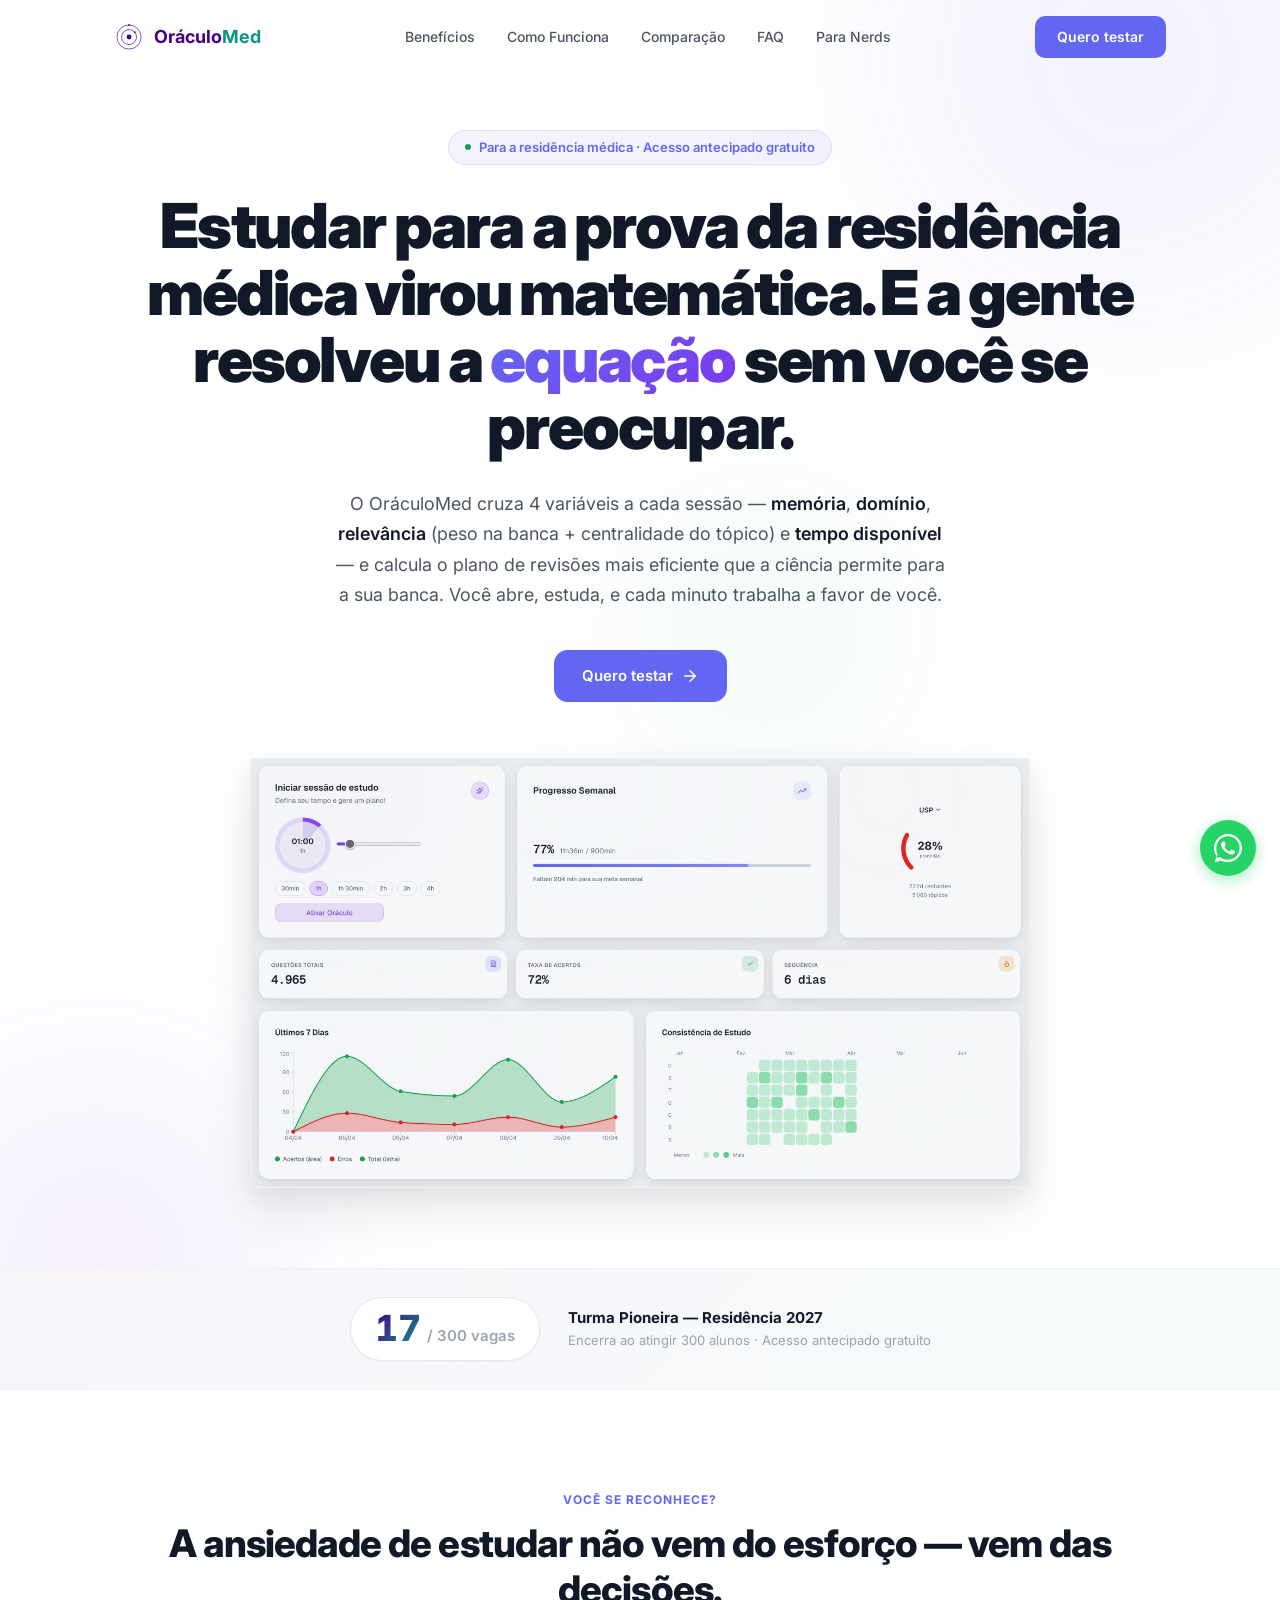
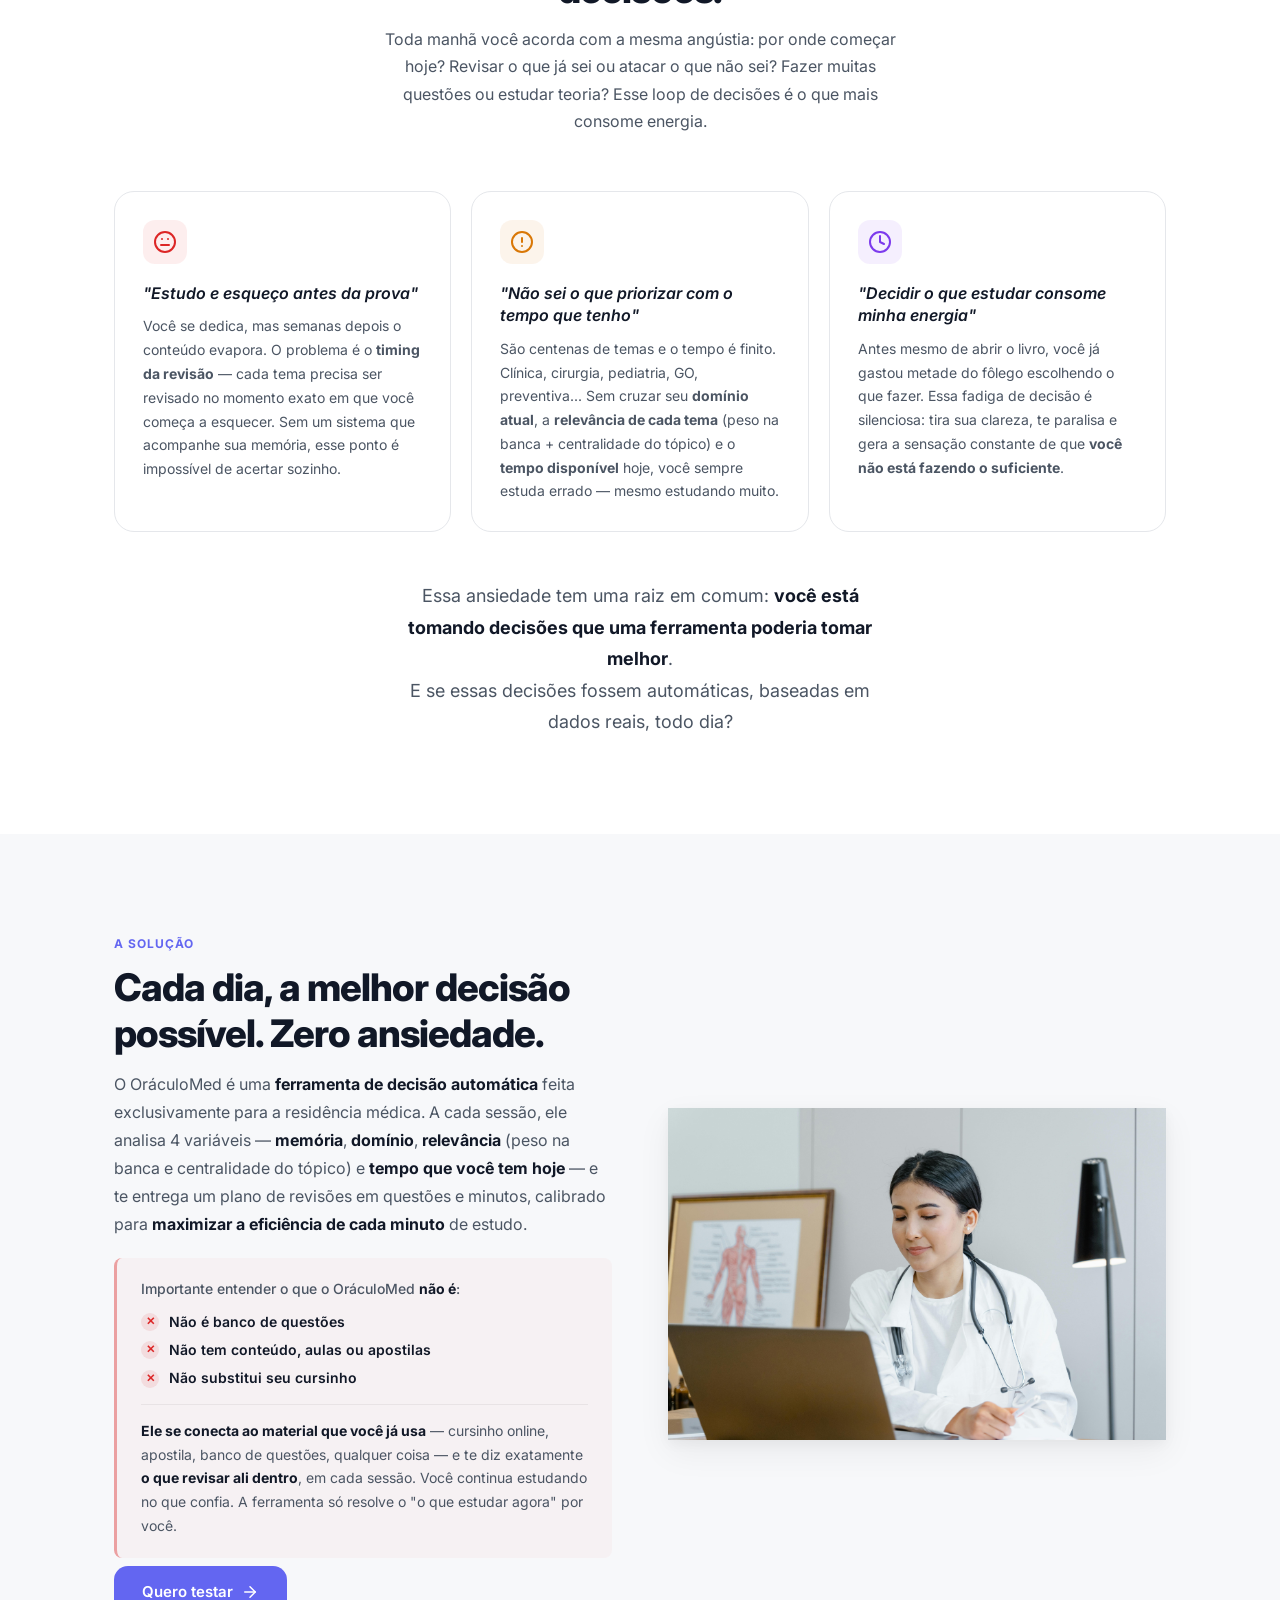
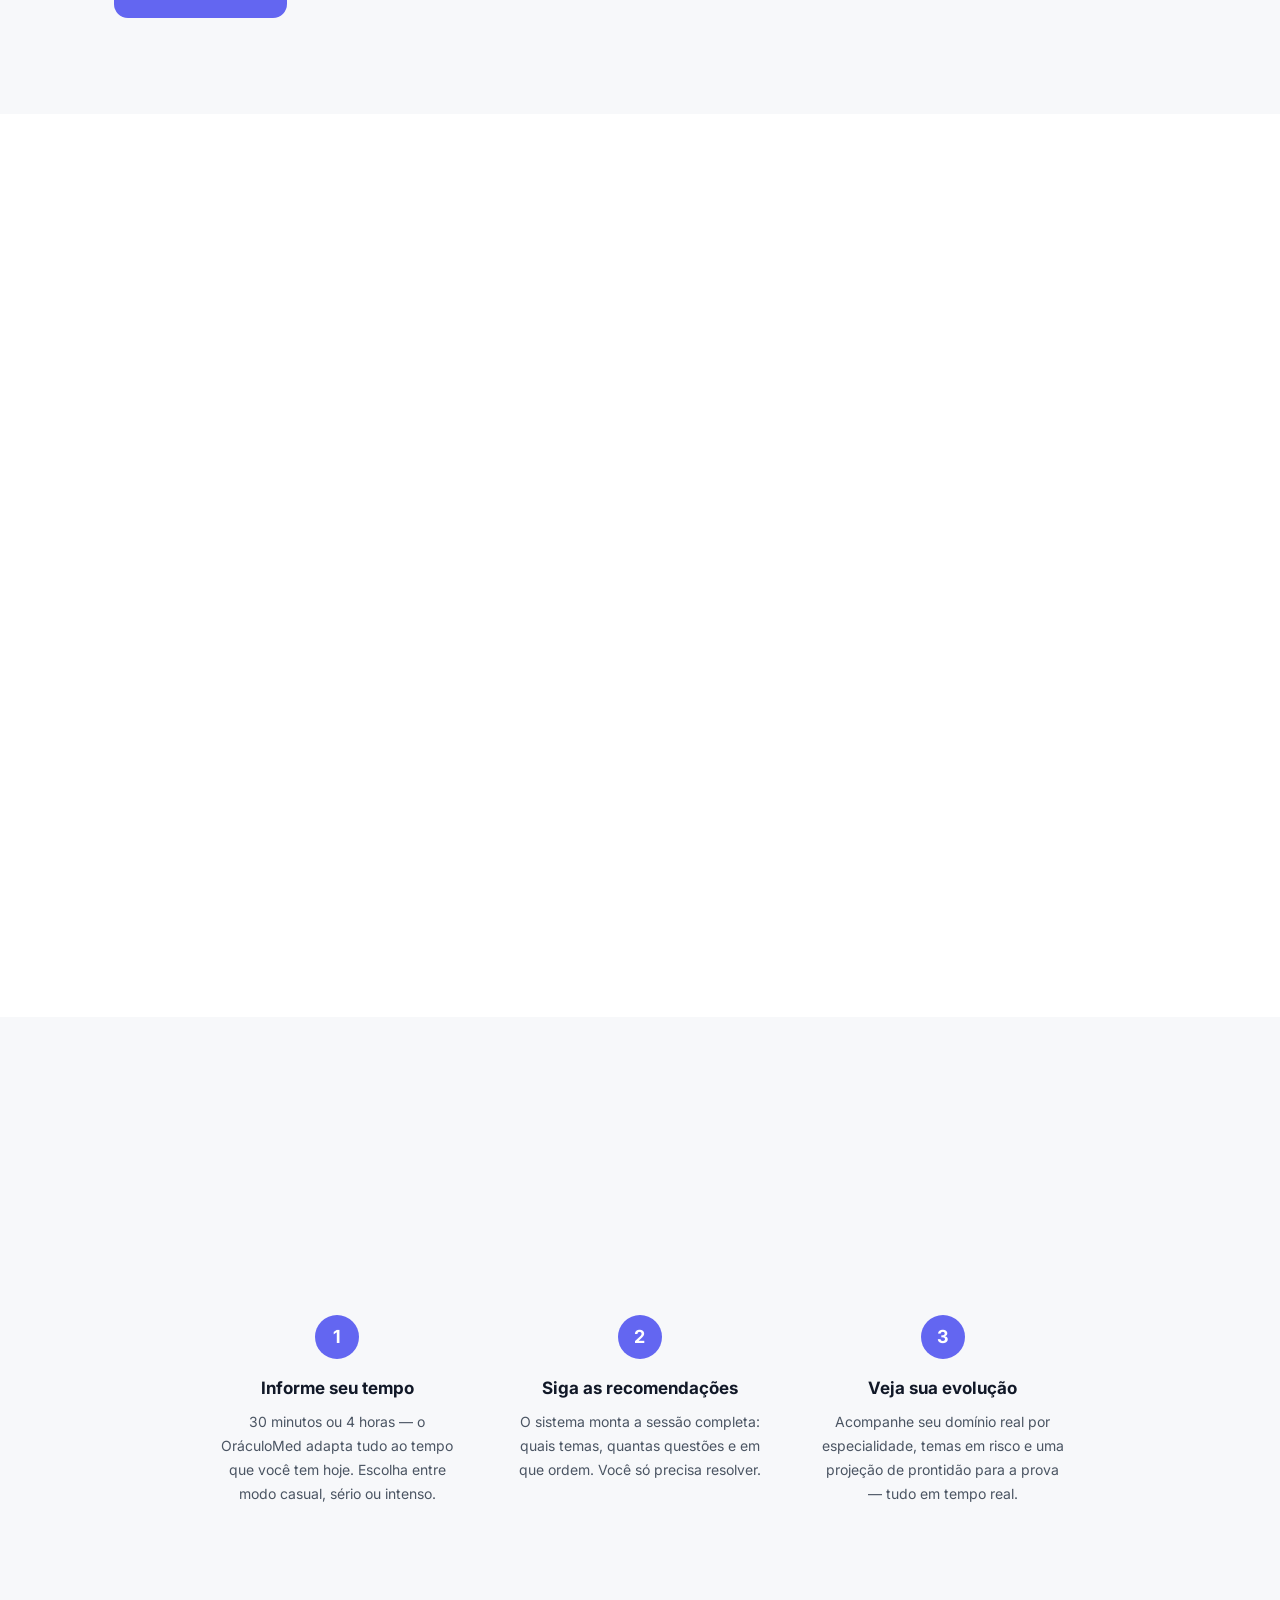
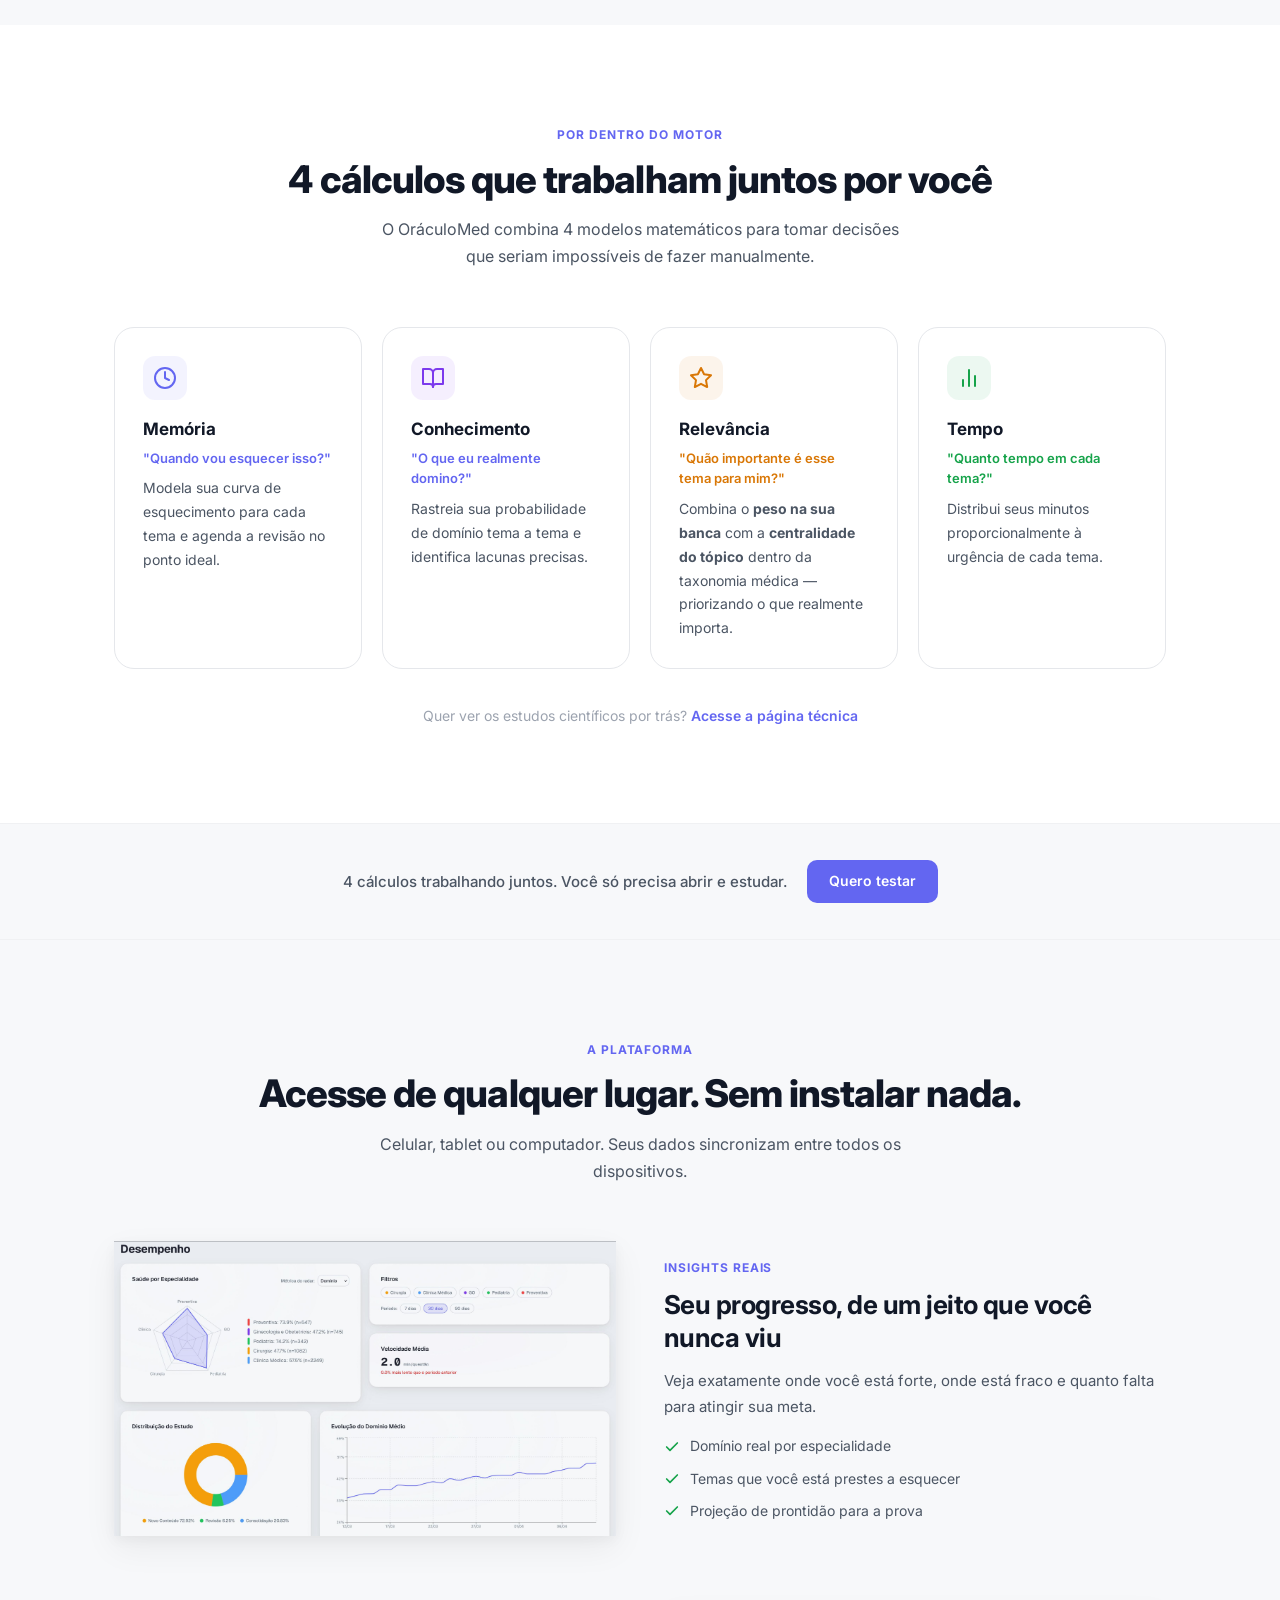
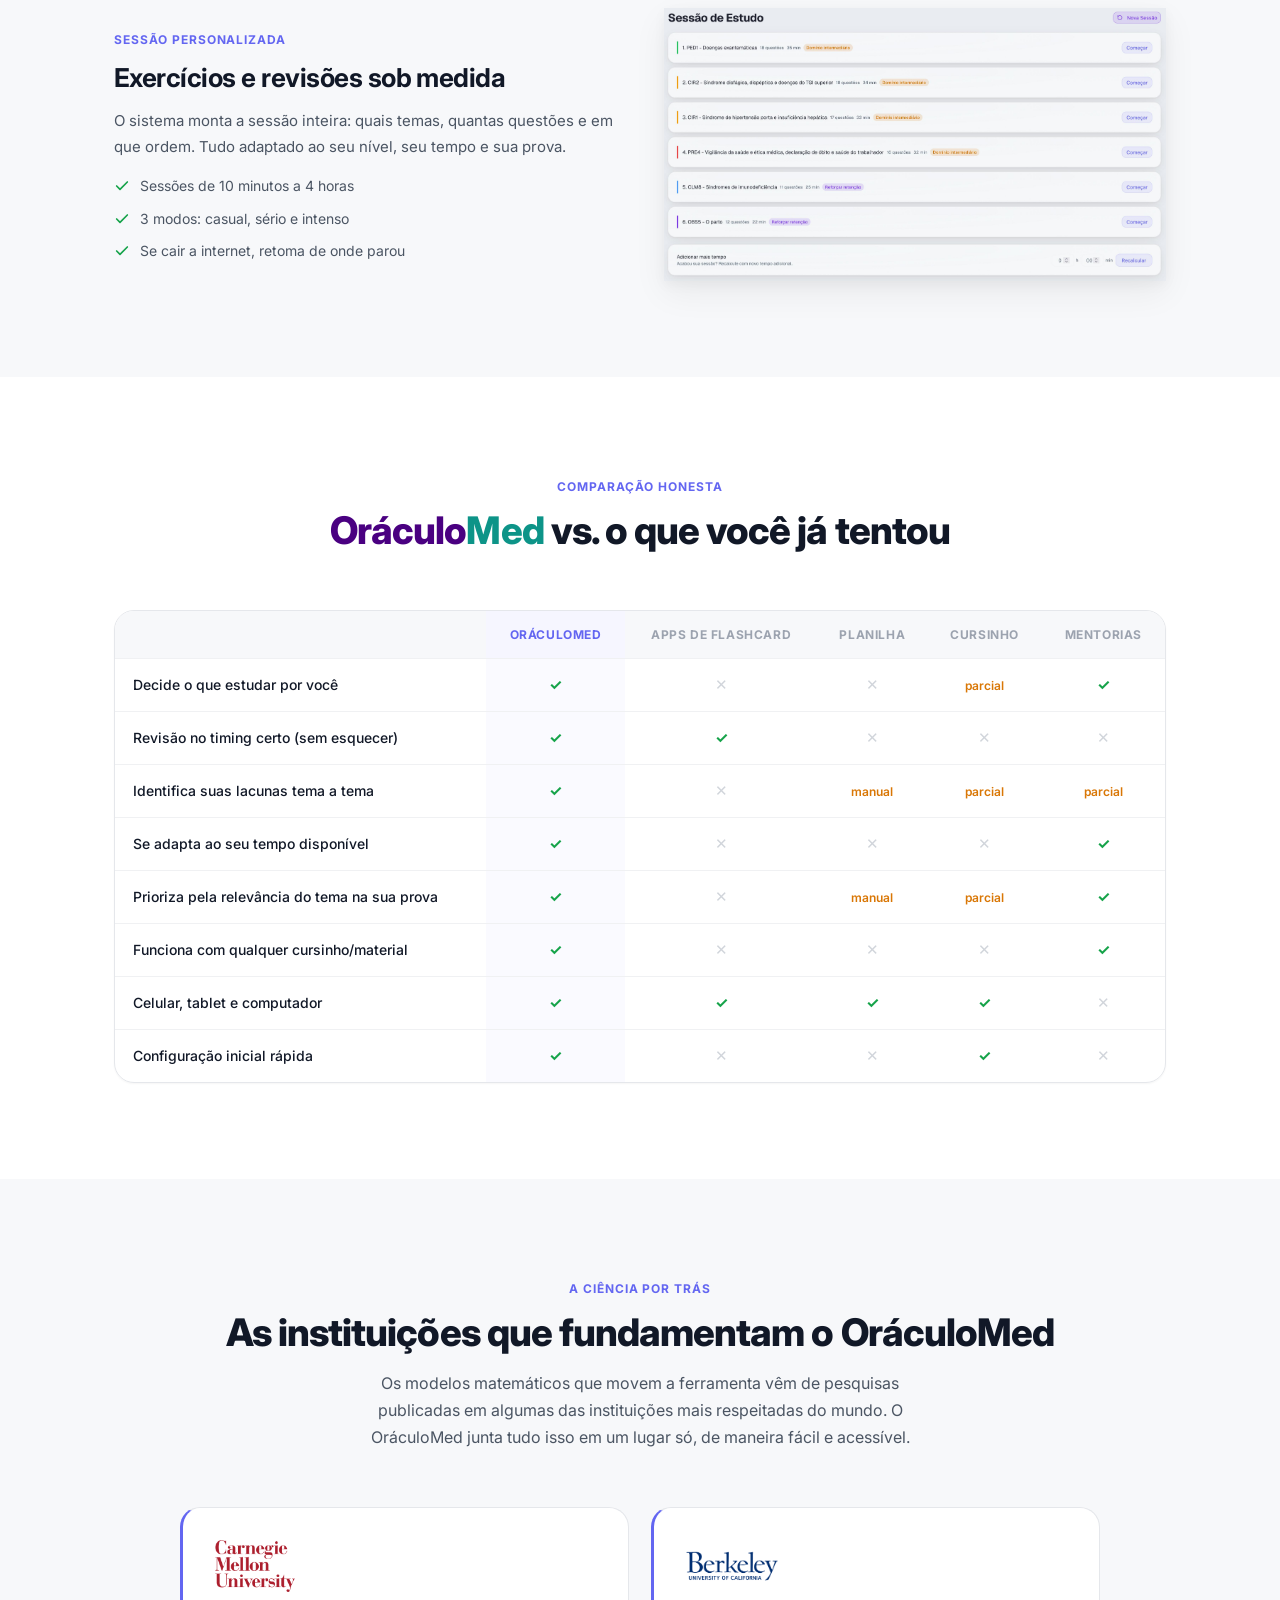
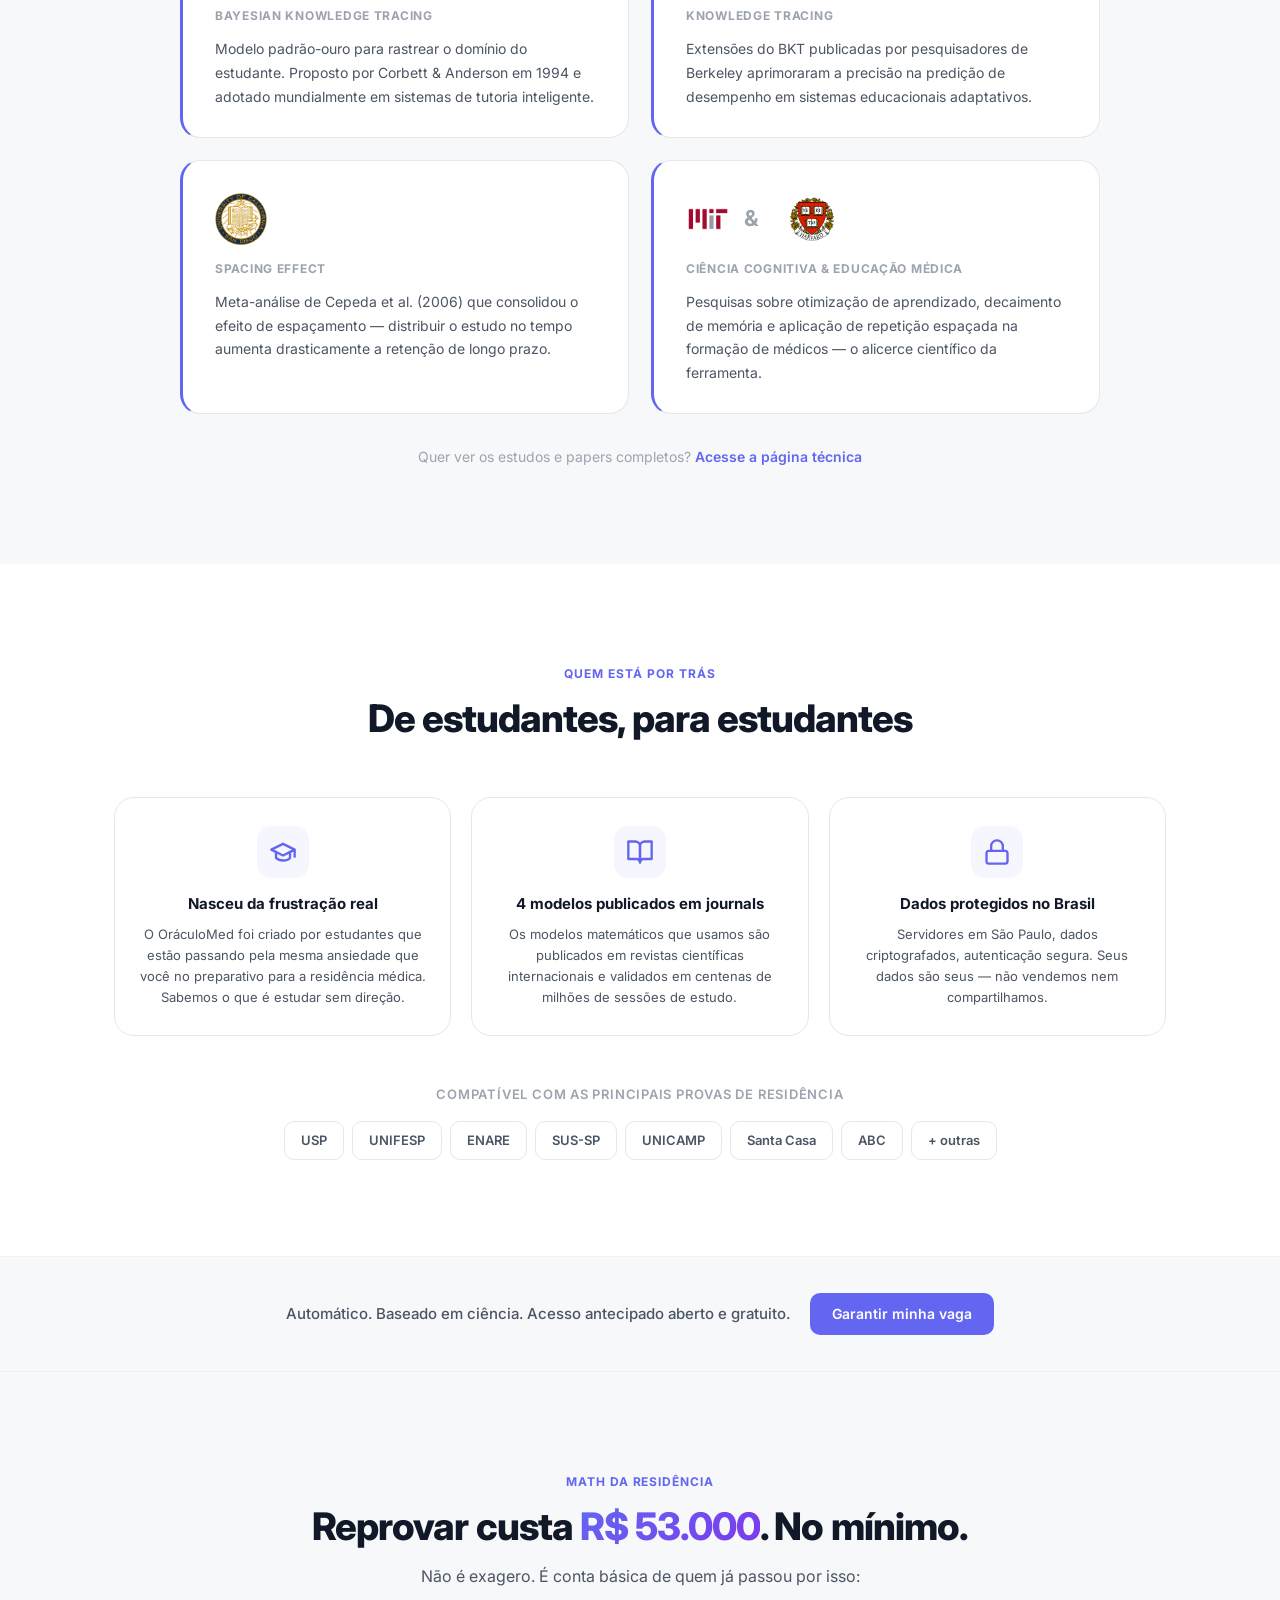
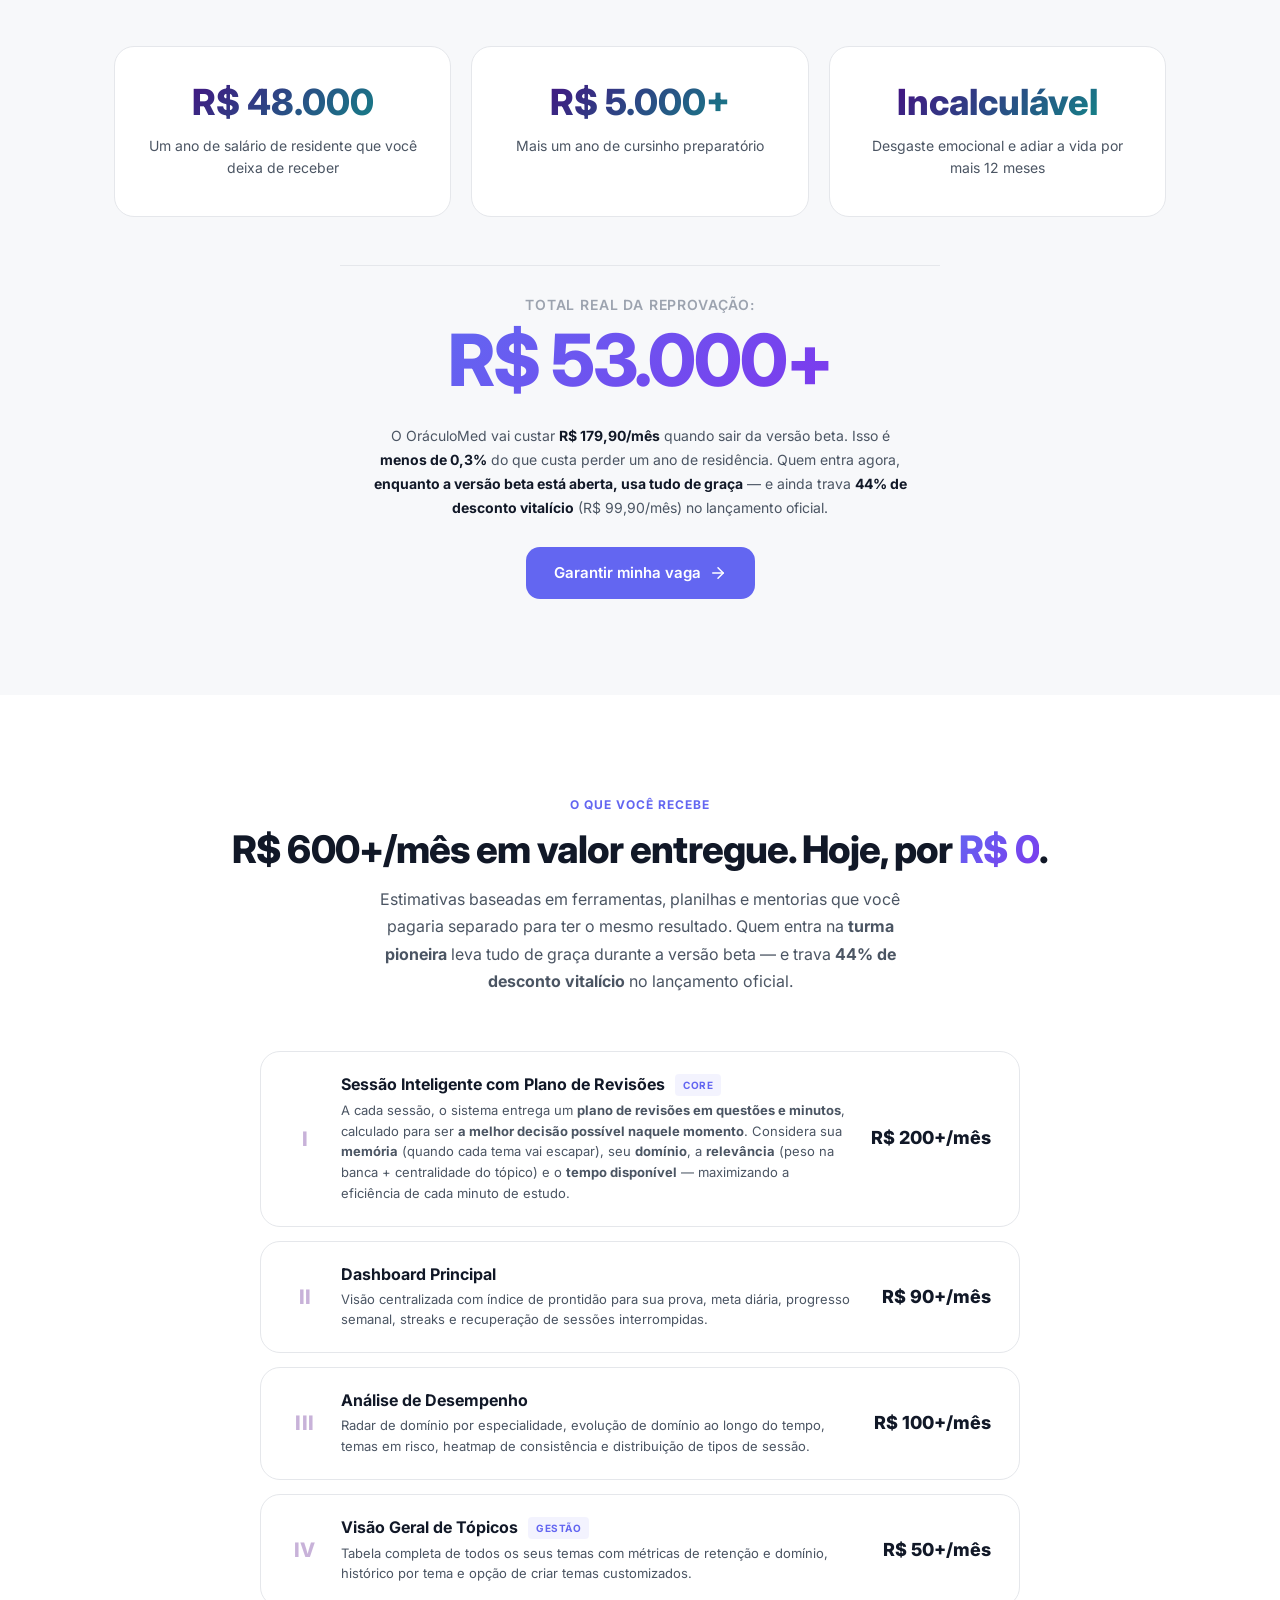
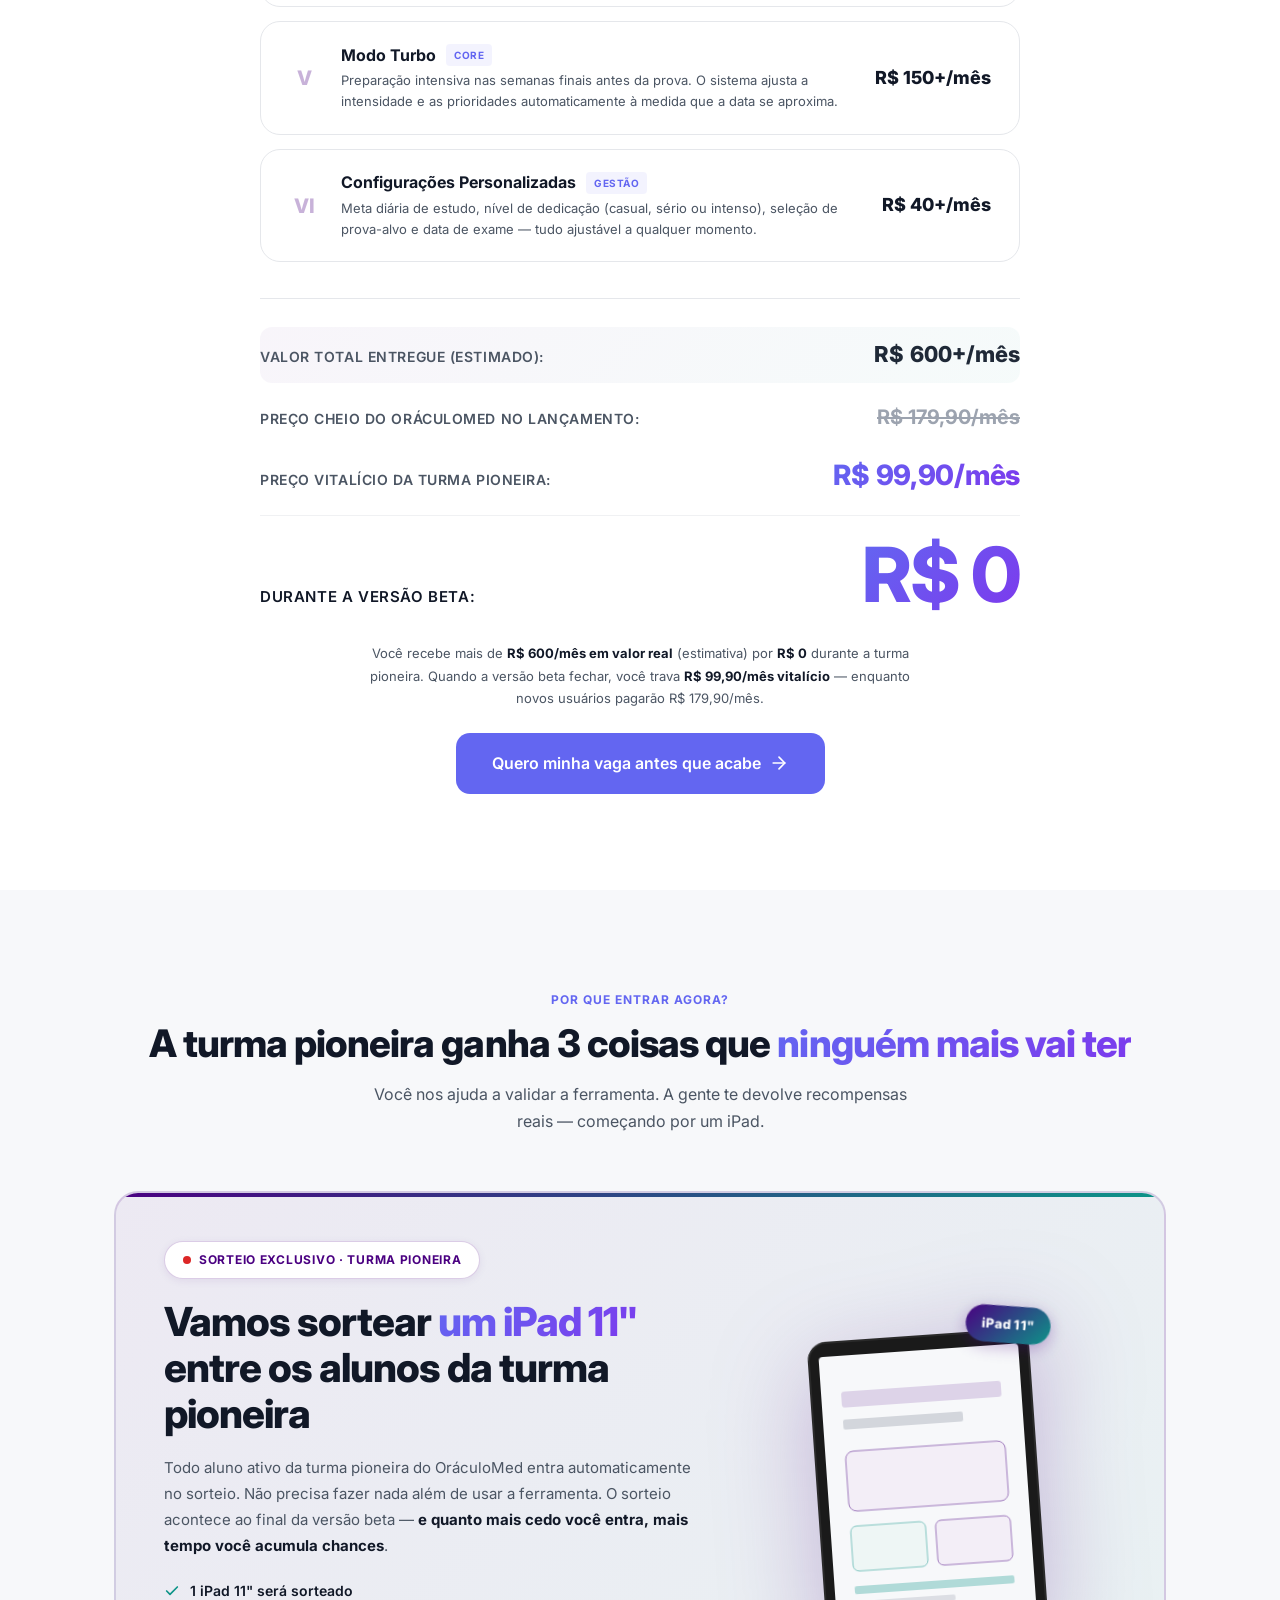
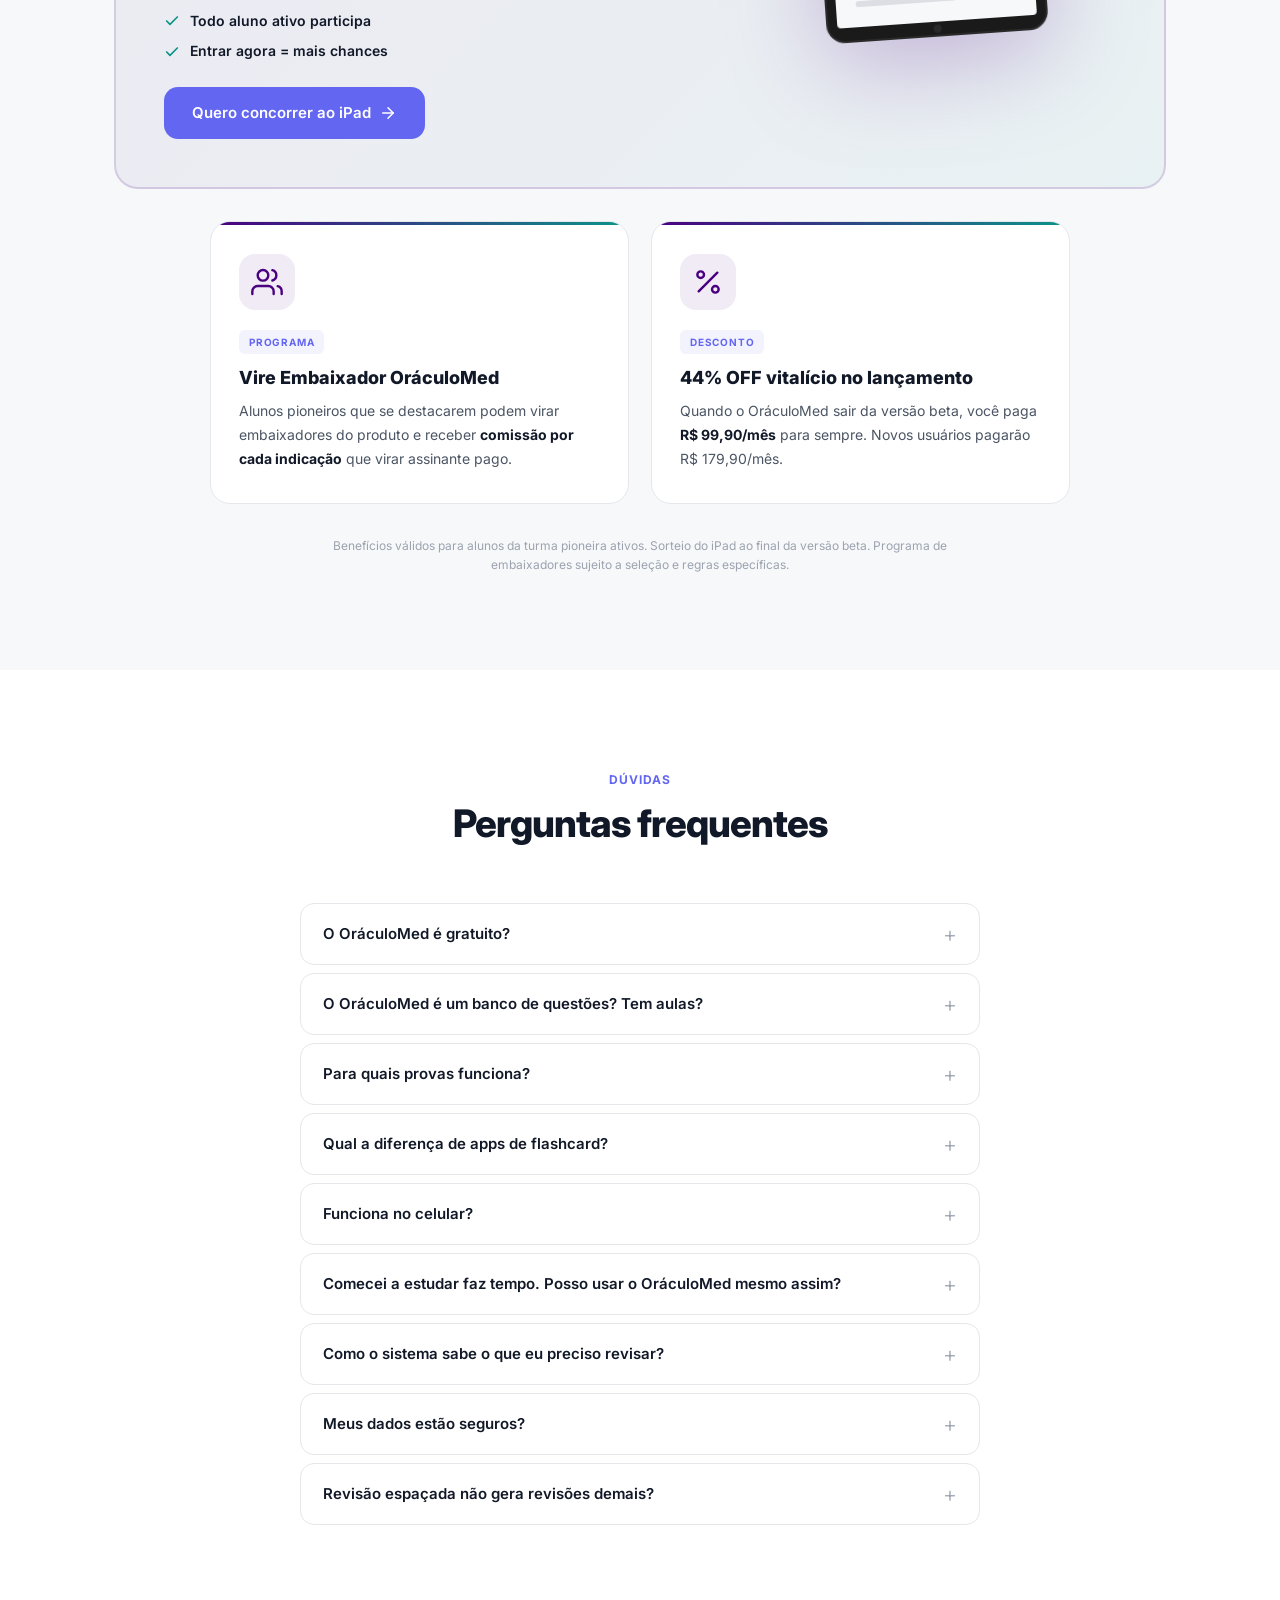
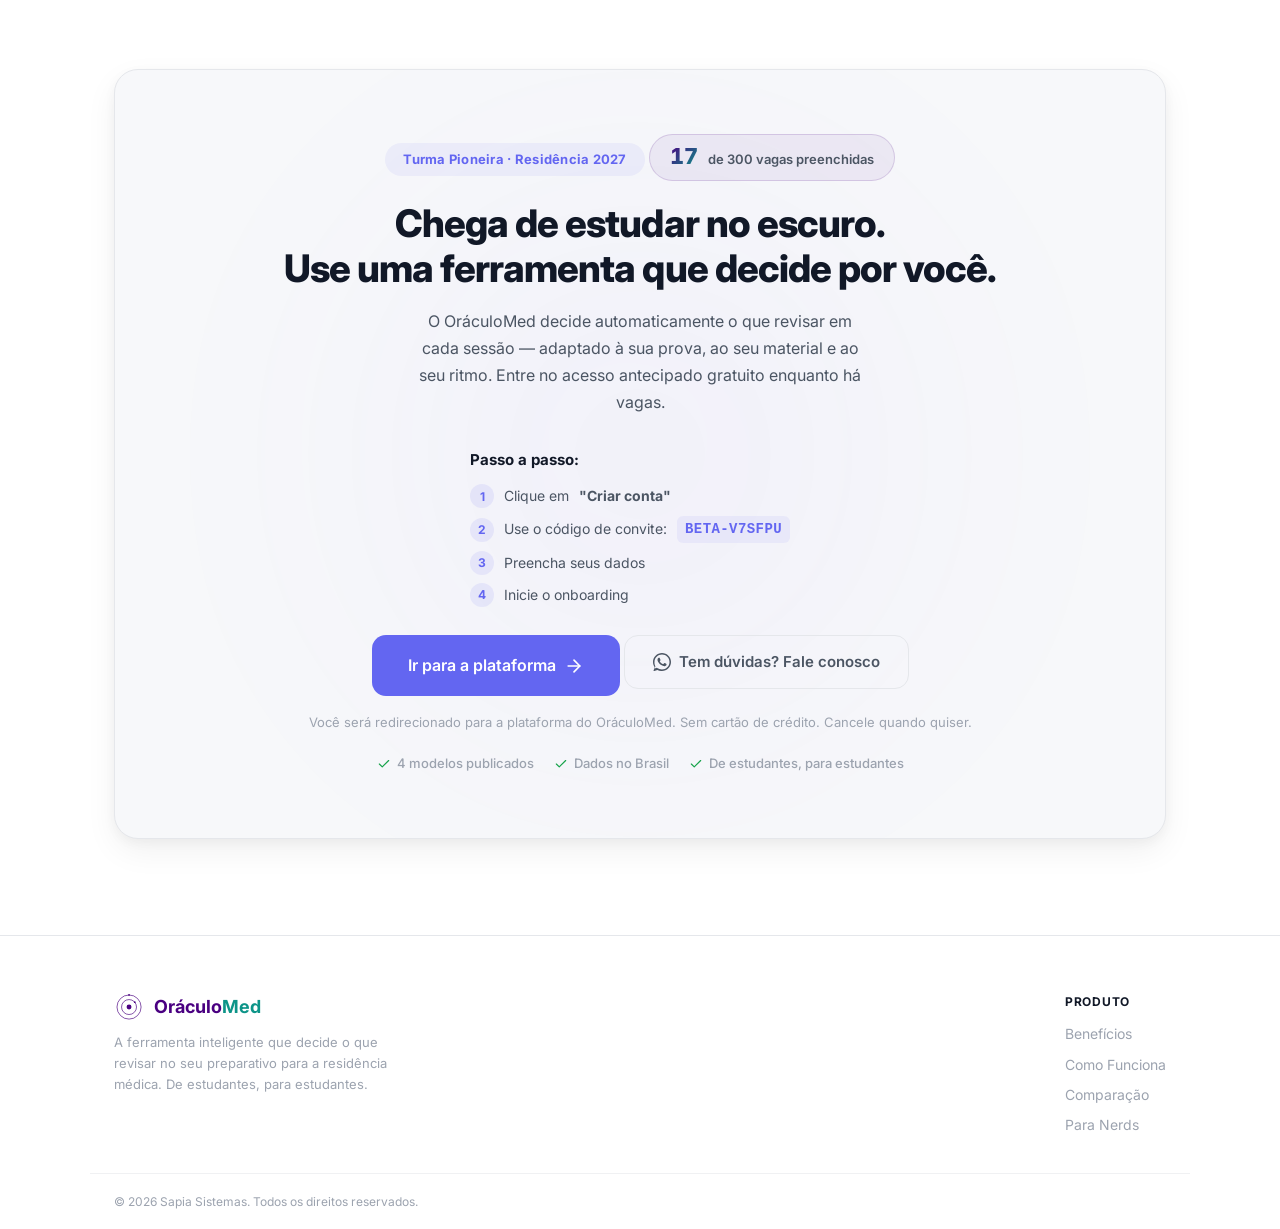
==== commit 09d6633b: "Counter: move all logic to backend (opaque fetch only) - script.js: only fetches /public/user-count " ====
--- a/index.html
+++ b/index.html
@@ -86,7 +86,7 @@
   <section class="beta-counter fade-up" aria-label="Vagas da Turma Pioneira">
     <div class="container beta-counter-inner">
       <div class="counter-badge">
-        <span class="counter-number" id="beta-counter-number">50</span>
+        <span class="counter-number" id="beta-counter-number">17</span>
         <span class="counter-total">/ 300 vagas</span>
       </div>
       <div class="counter-text">
@@ -803,7 +803,7 @@
         <div class="cta-orb"></div>
         <div class="cta-badge">Turma Pioneira · Residência 2027</div>
         <div class="counter-mini">
-          <span class="counter-mini-number" id="beta-counter-mini">50</span>
+          <span class="counter-mini-number" id="beta-counter-mini">17</span>
           <span class="counter-mini-text">de 300 vagas preenchidas</span>
         </div>
         <h2 class="cta-title">Chega de estudar no escuro.<br>Use uma ferramenta que decide por você.</h2>
@@ -867,6 +867,6 @@
     <svg xmlns="http://www.w3.org/2000/svg" width="28" height="28" viewBox="0 0 24 24" fill="#FFF"><path d="M17.472 14.382c-.297-.149-1.758-.867-2.03-.967-.273-.099-.471-.148-.67.15-.197.297-.767.966-.94 1.164-.173.199-.347.223-.644.075-.297-.15-1.255-.463-2.39-1.475-.883-.788-1.48-1.761-1.653-2.059-.173-.297-.018-.458.13-.606.134-.133.298-.347.446-.52.149-.174.198-.298.298-.497.099-.198.05-.371-.025-.52-.075-.149-.669-1.612-.916-2.207-.242-.579-.487-.5-.669-.51-.173-.008-.371-.01-.57-.01-.198 0-.52.074-.792.372-.272.297-1.04 1.016-1.04 2.479 0 1.462 1.065 2.875 1.213 3.074.149.198 2.096 3.2 5.077 4.487.709.306 1.262.489 1.694.625.712.227 1.36.195 1.871.118.571-.085 1.758-.719 2.006-1.413.248-.694.248-1.289.173-1.413-.074-.124-.272-.198-.57-.347z"/><path d="M12 0C5.373 0 0 5.373 0 12c0 2.625.846 5.059 2.284 7.034L.789 23.492a.5.5 0 00.611.611l4.458-1.495A11.94 11.94 0 0012 24c6.627 0 12-5.373 12-12S18.627 0 12 0zm0 22c-2.352 0-4.55-.707-6.383-1.92l-.444-.296-2.96.992.992-2.96-.296-.444A9.955 9.955 0 012 12C2 6.477 6.477 2 12 2s10 4.477 10 10-4.477 10-10 10z"/></svg>
   </a>
 
-  <script src="script.js?v=9"></script>
+  <script src="script.js?v=10"></script>
 </body>
 </html>
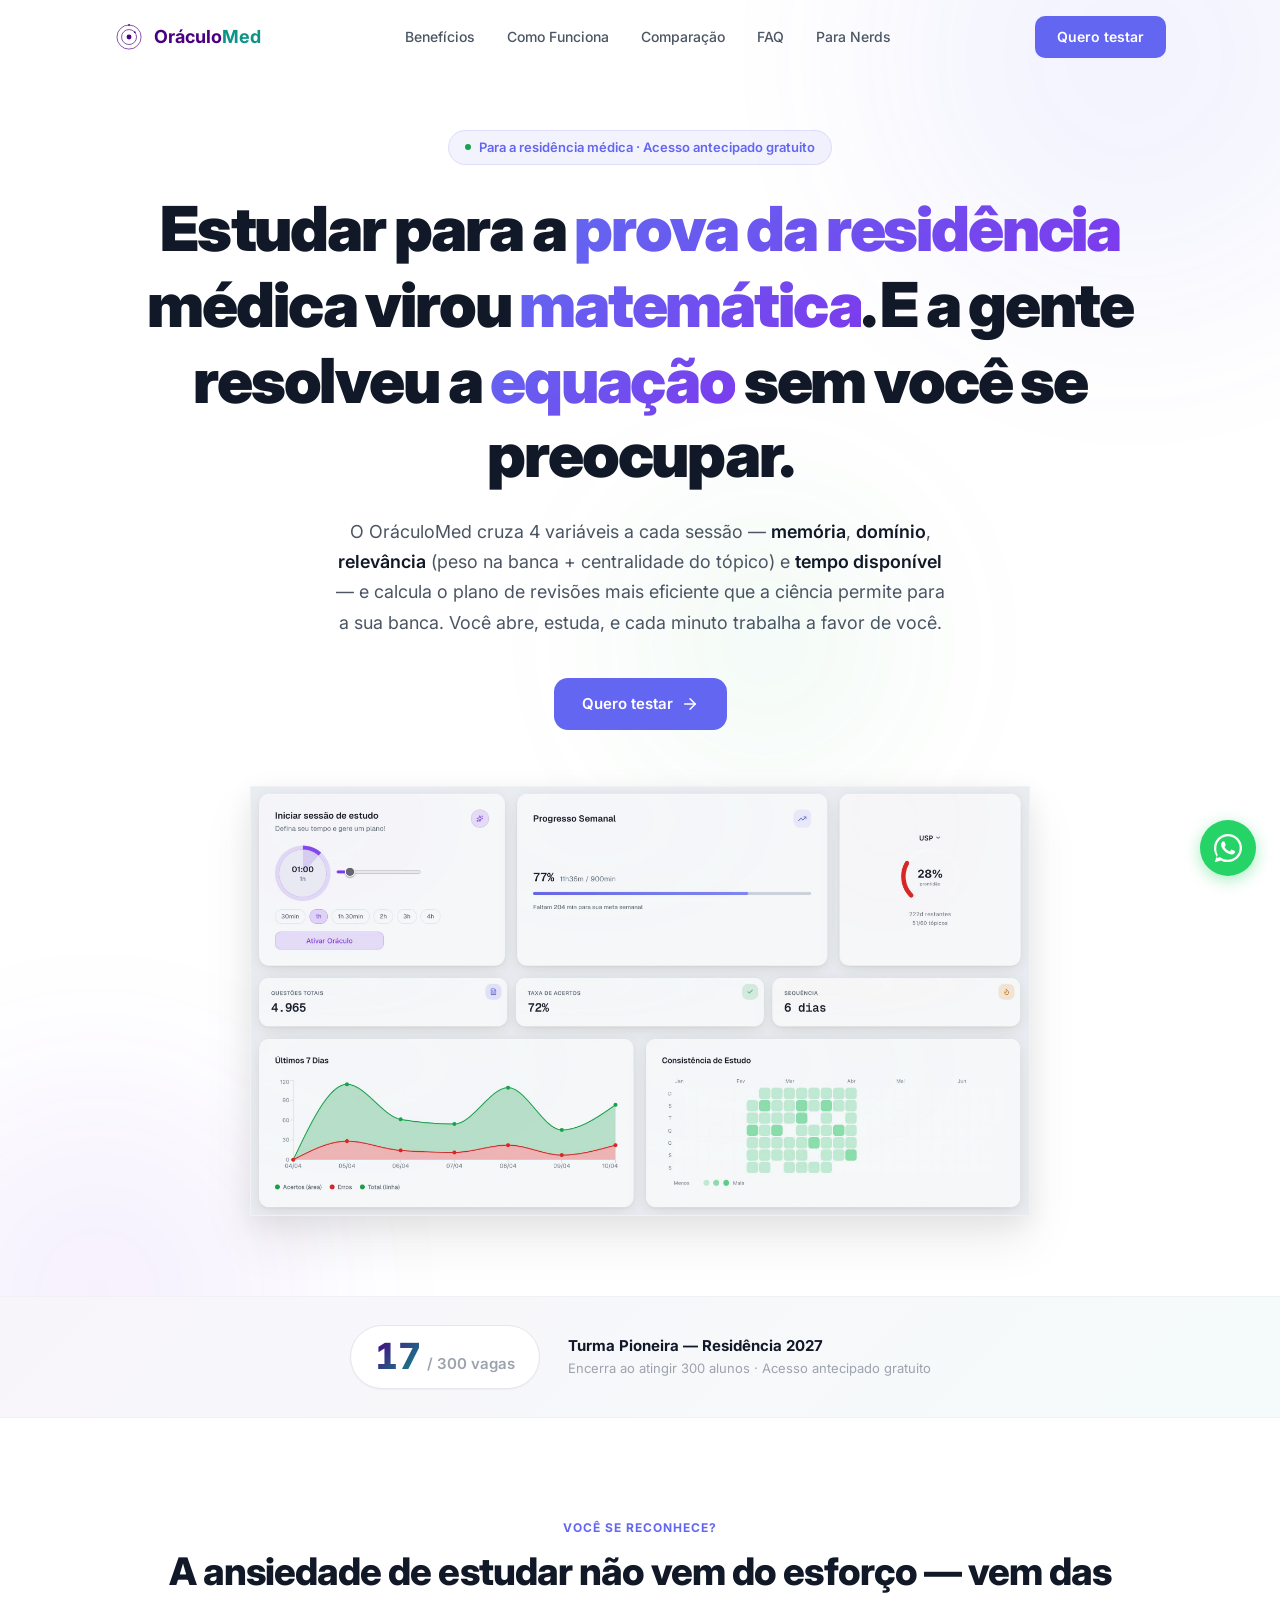
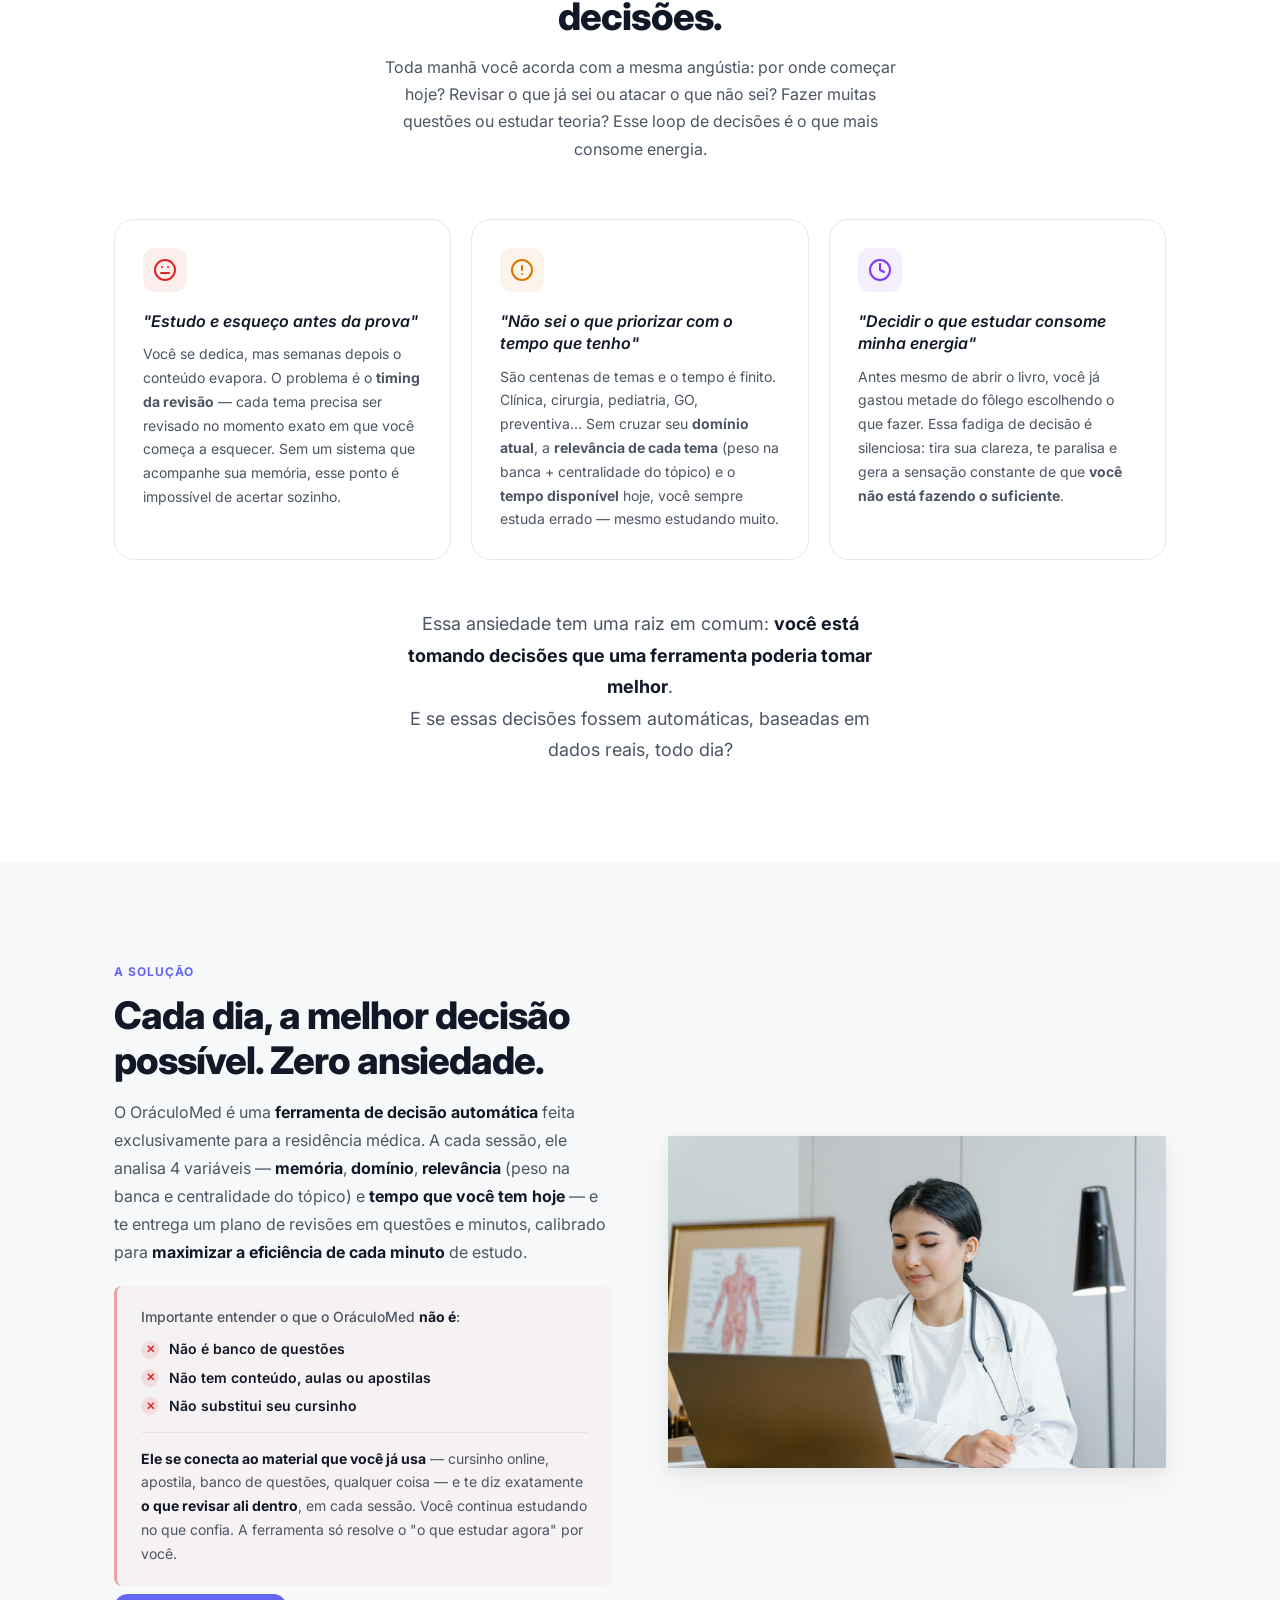
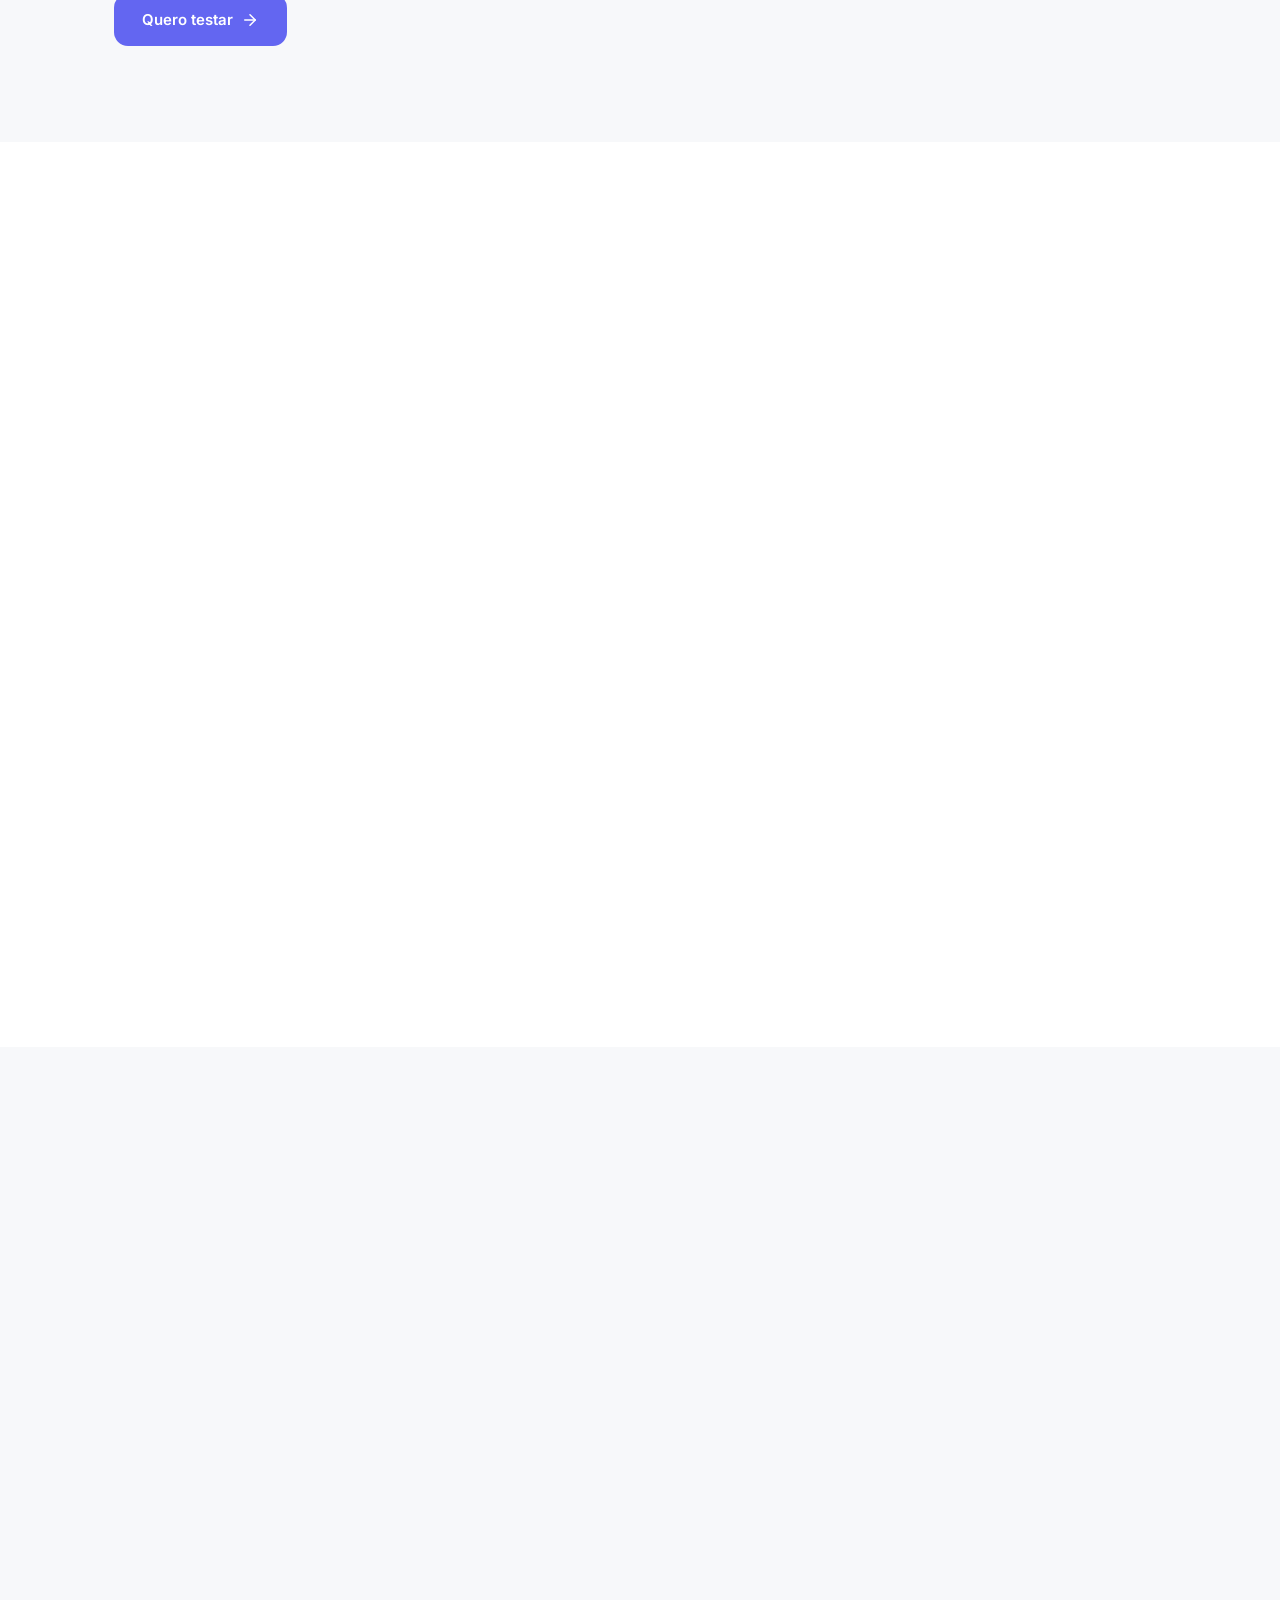
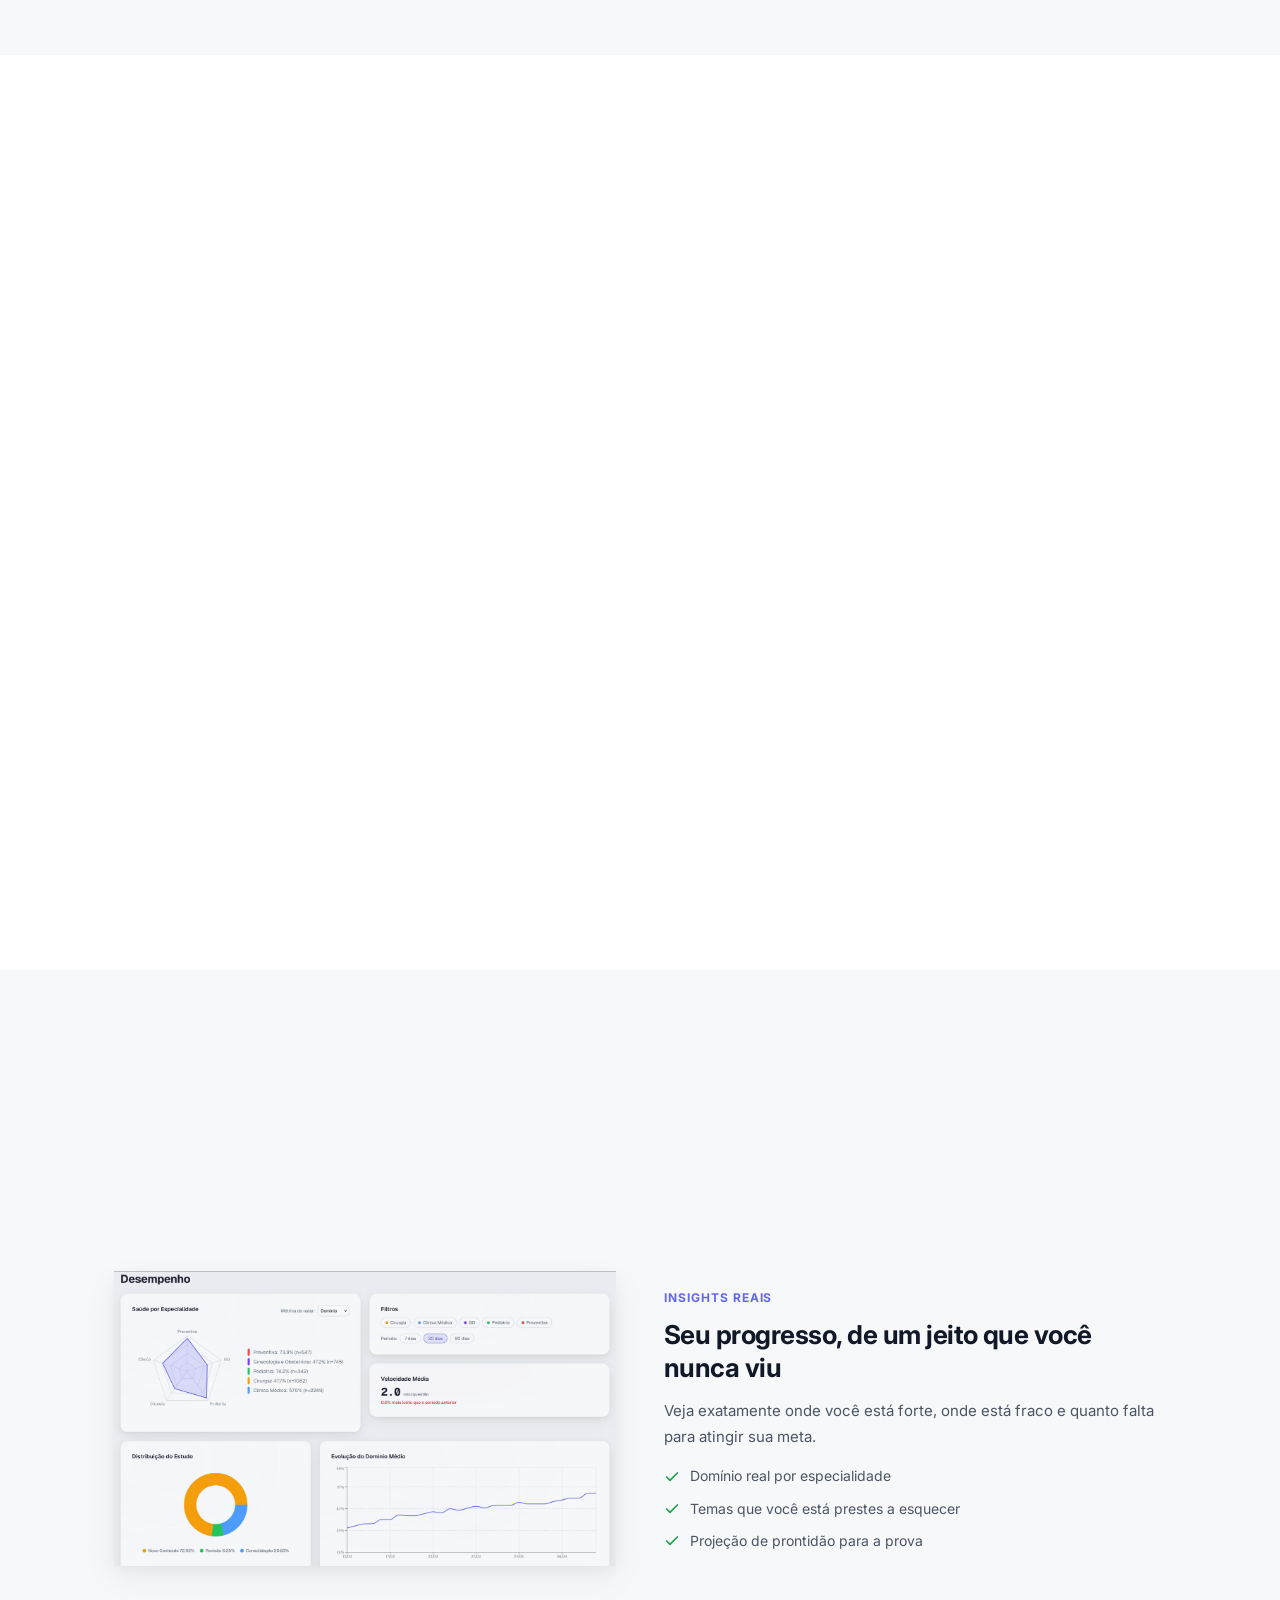
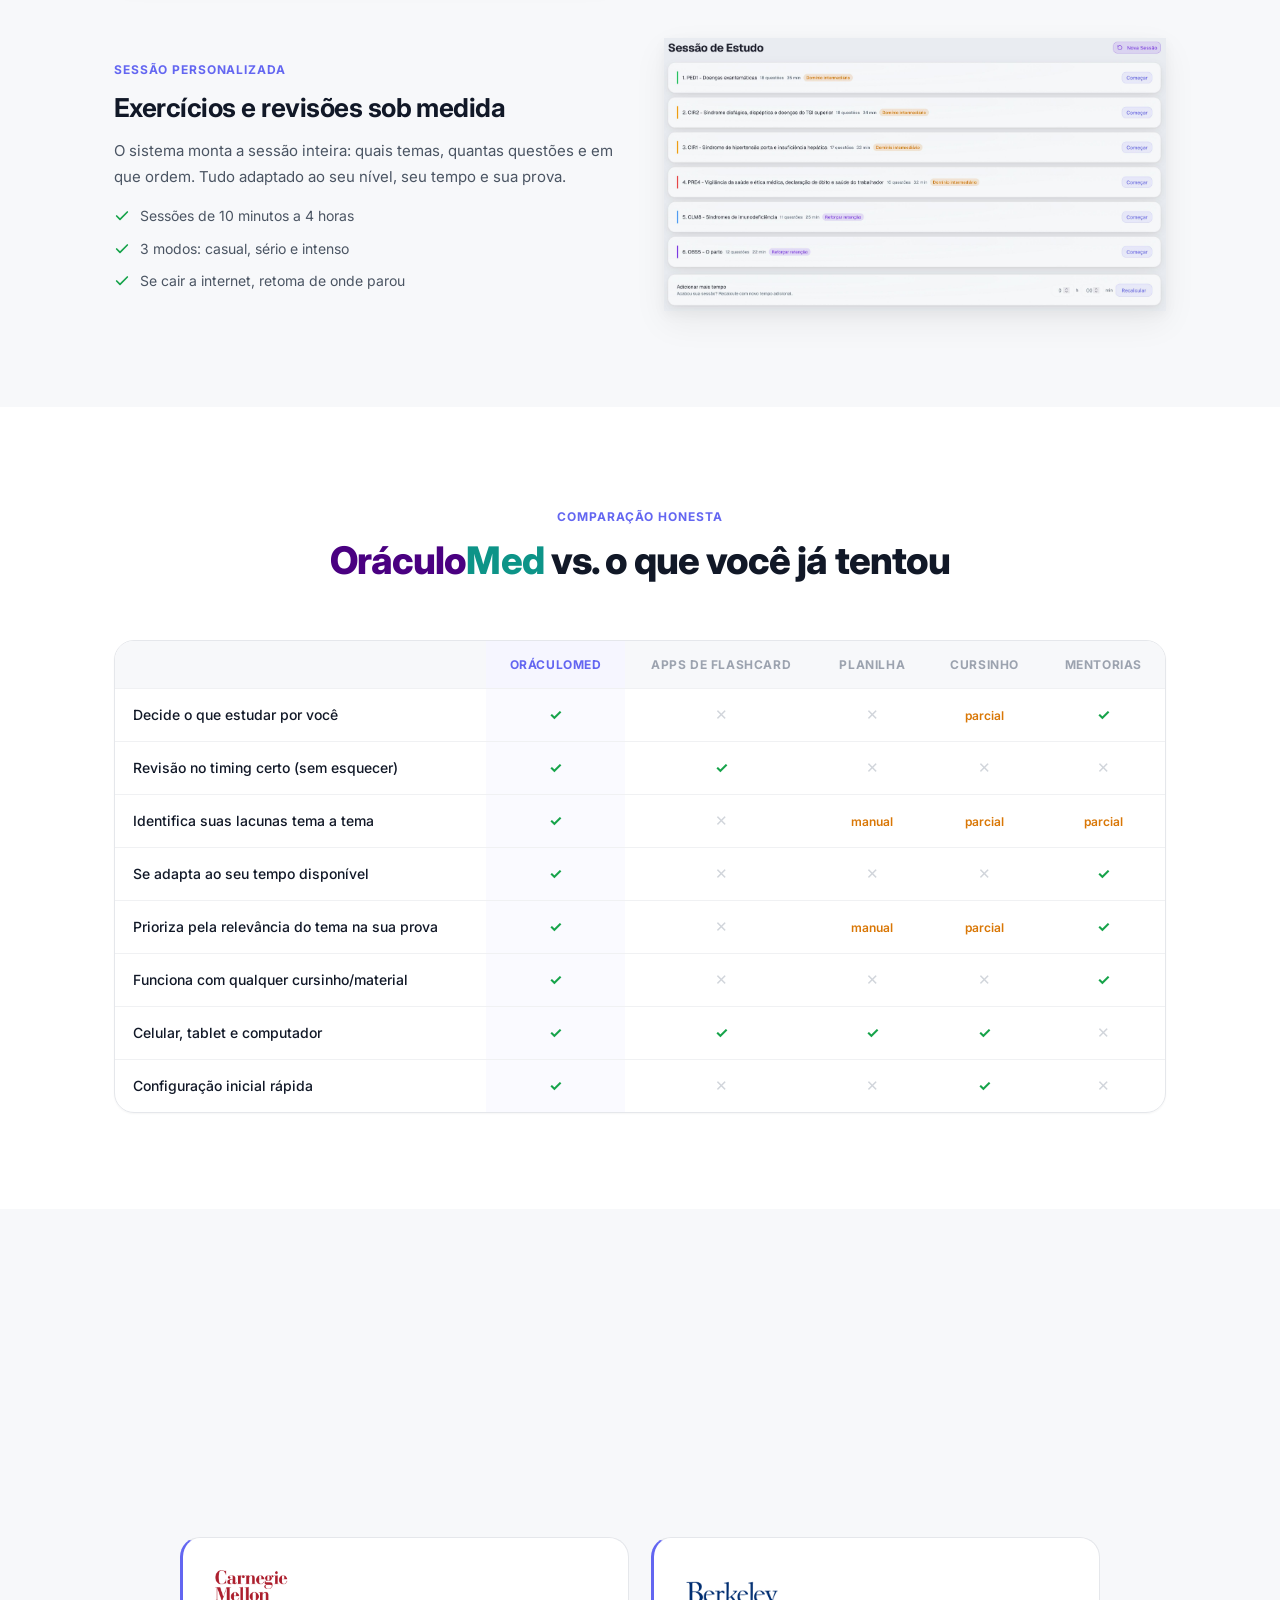
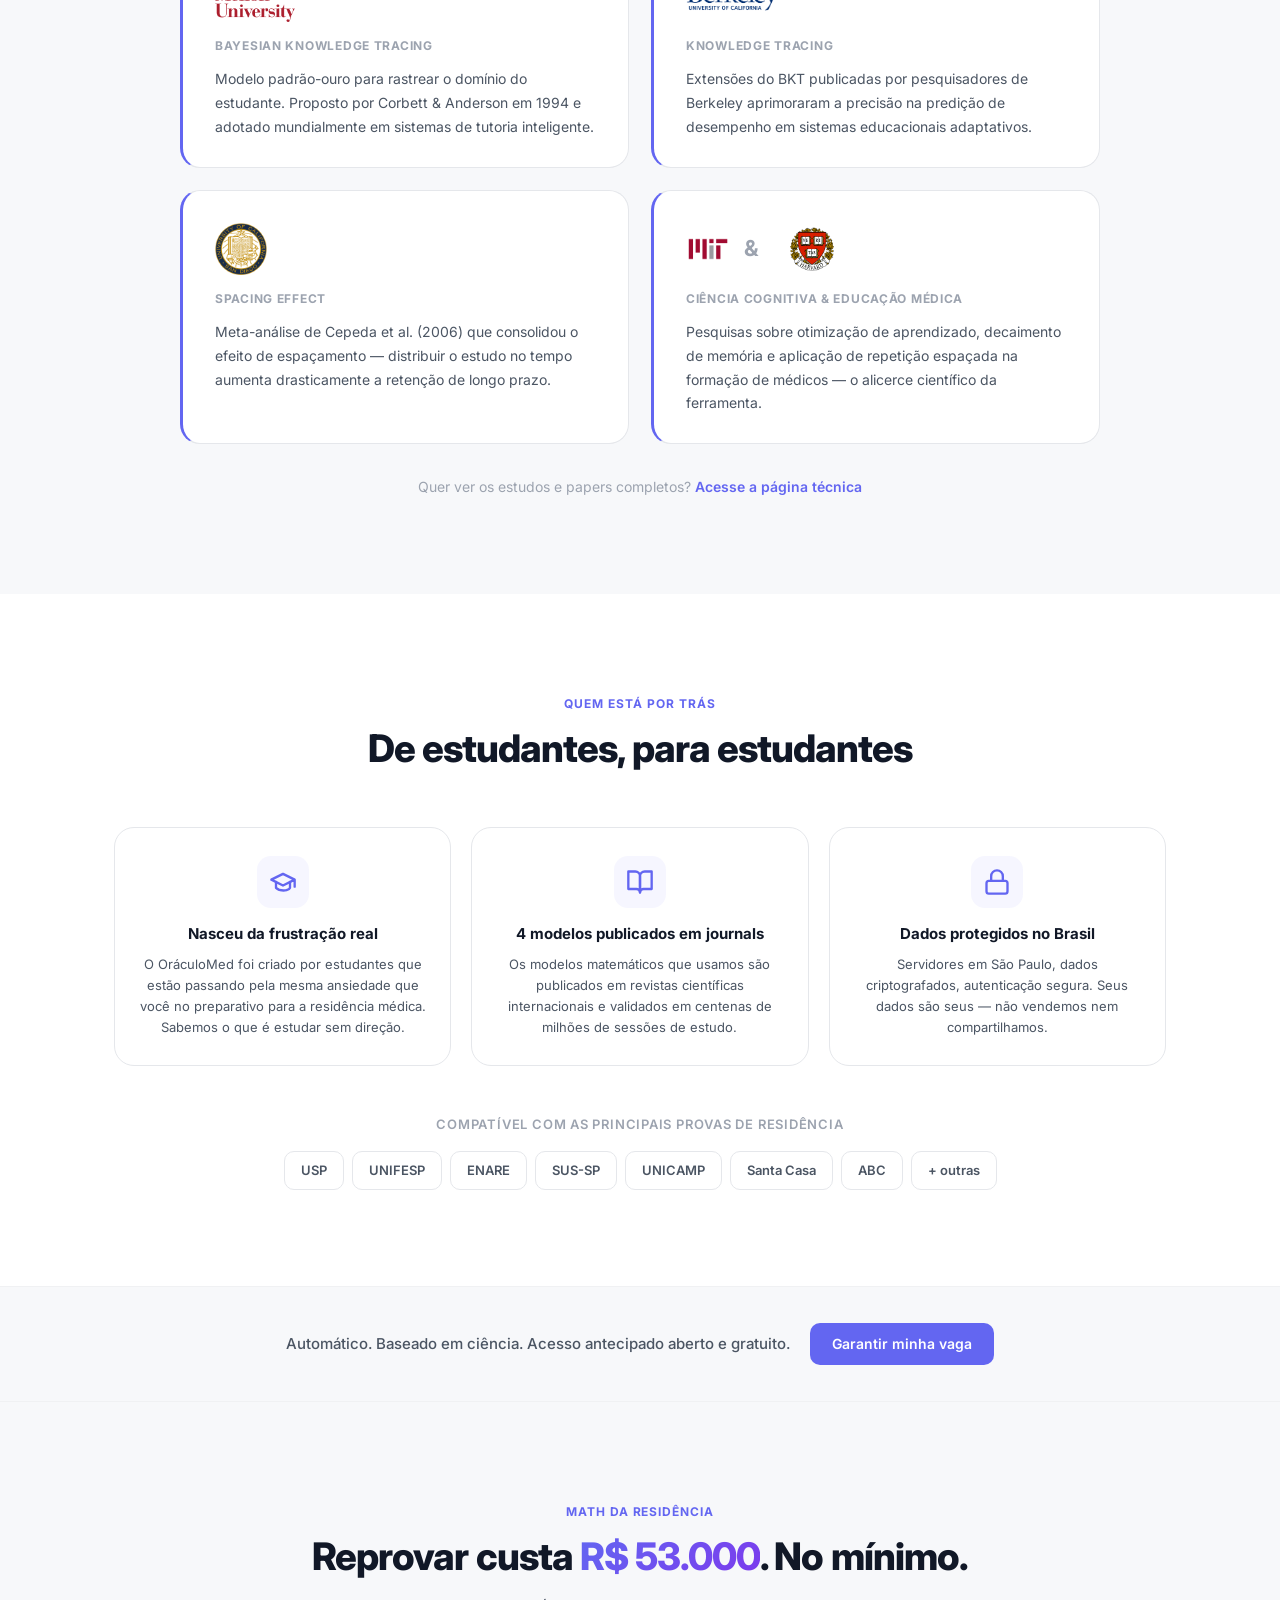
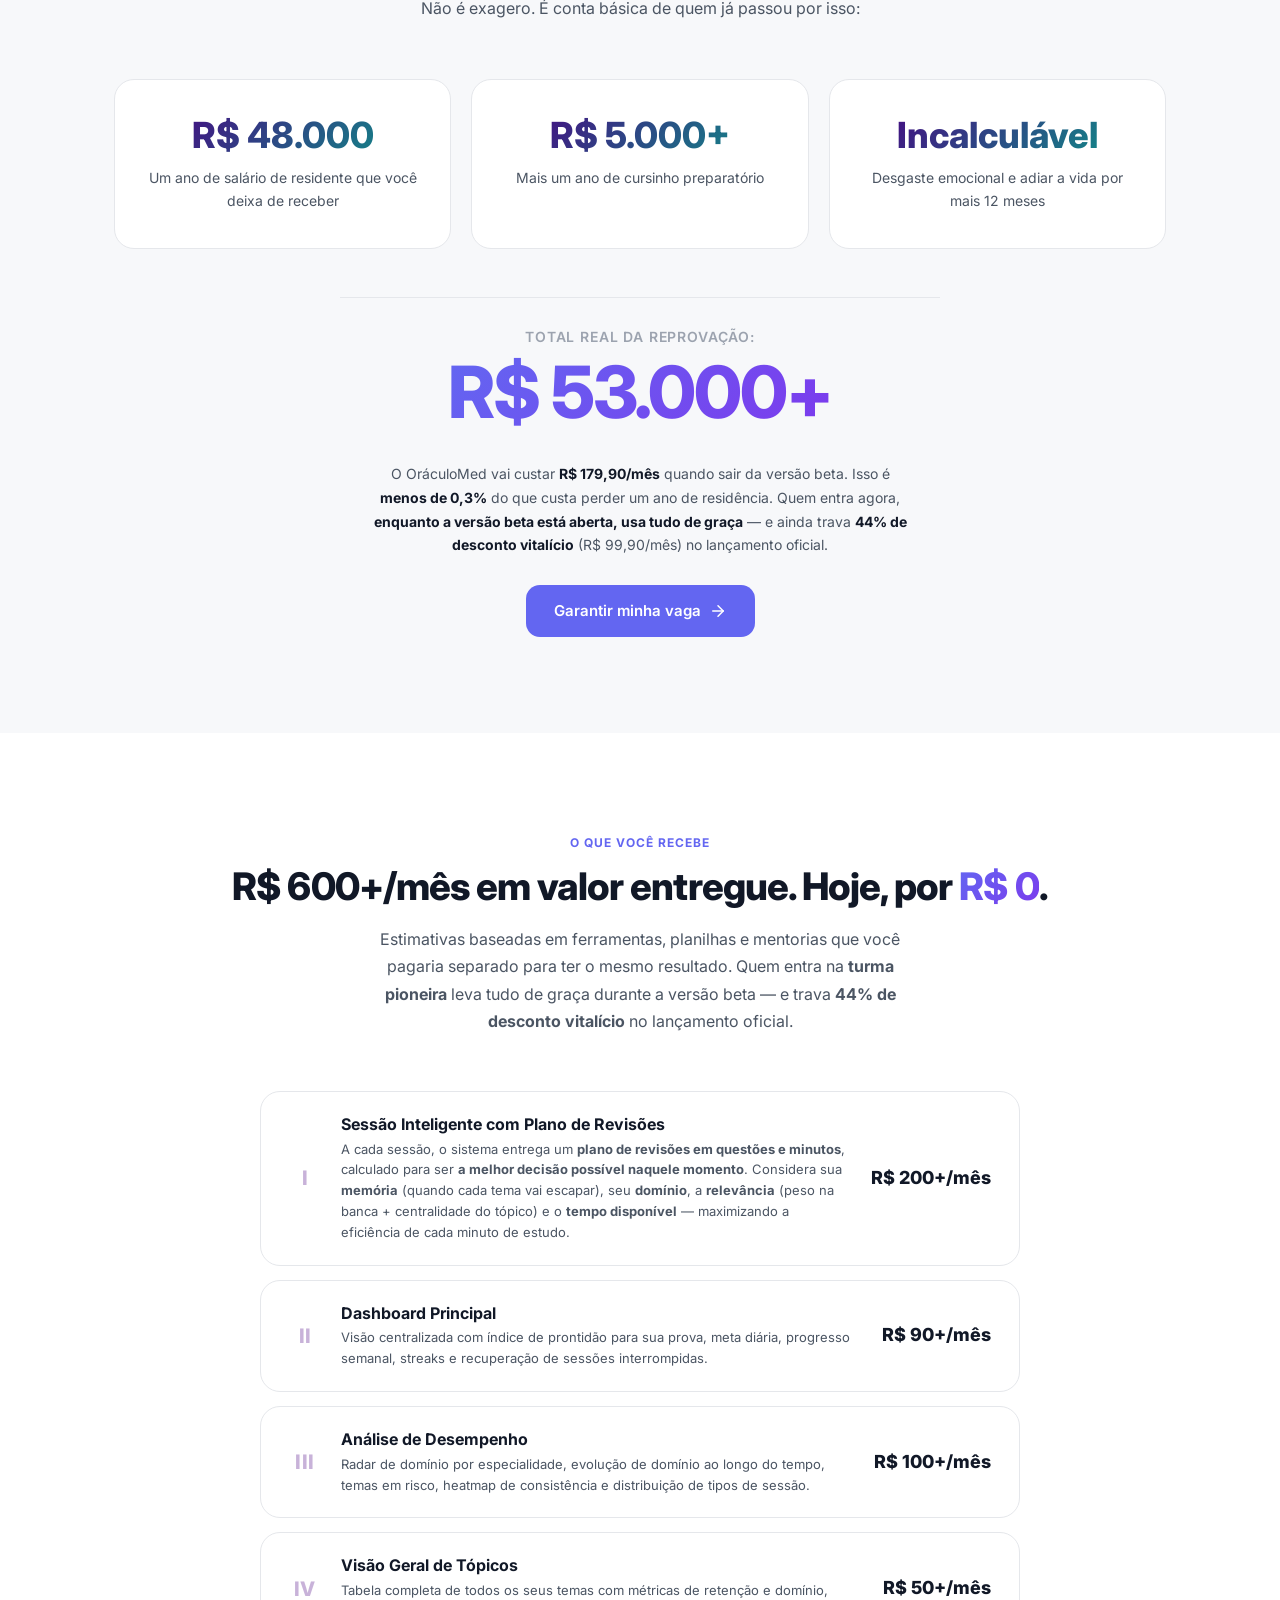
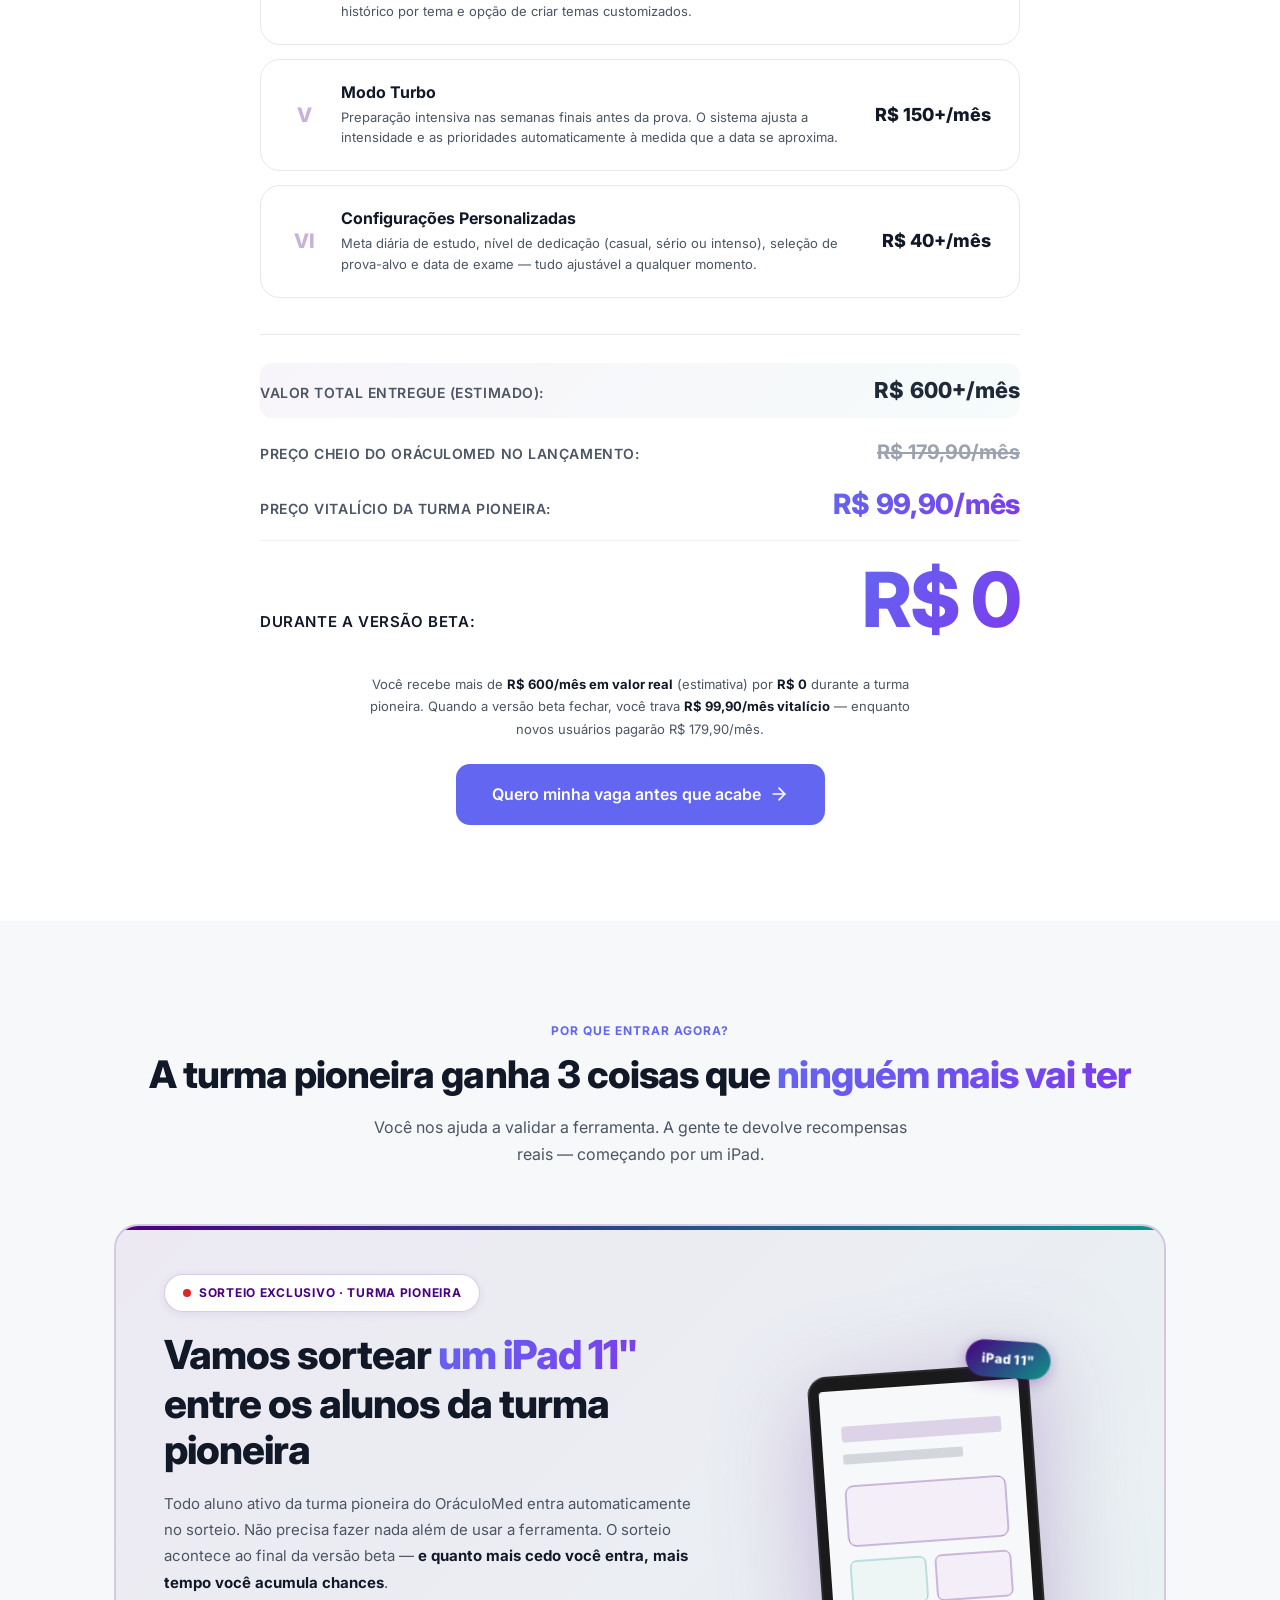
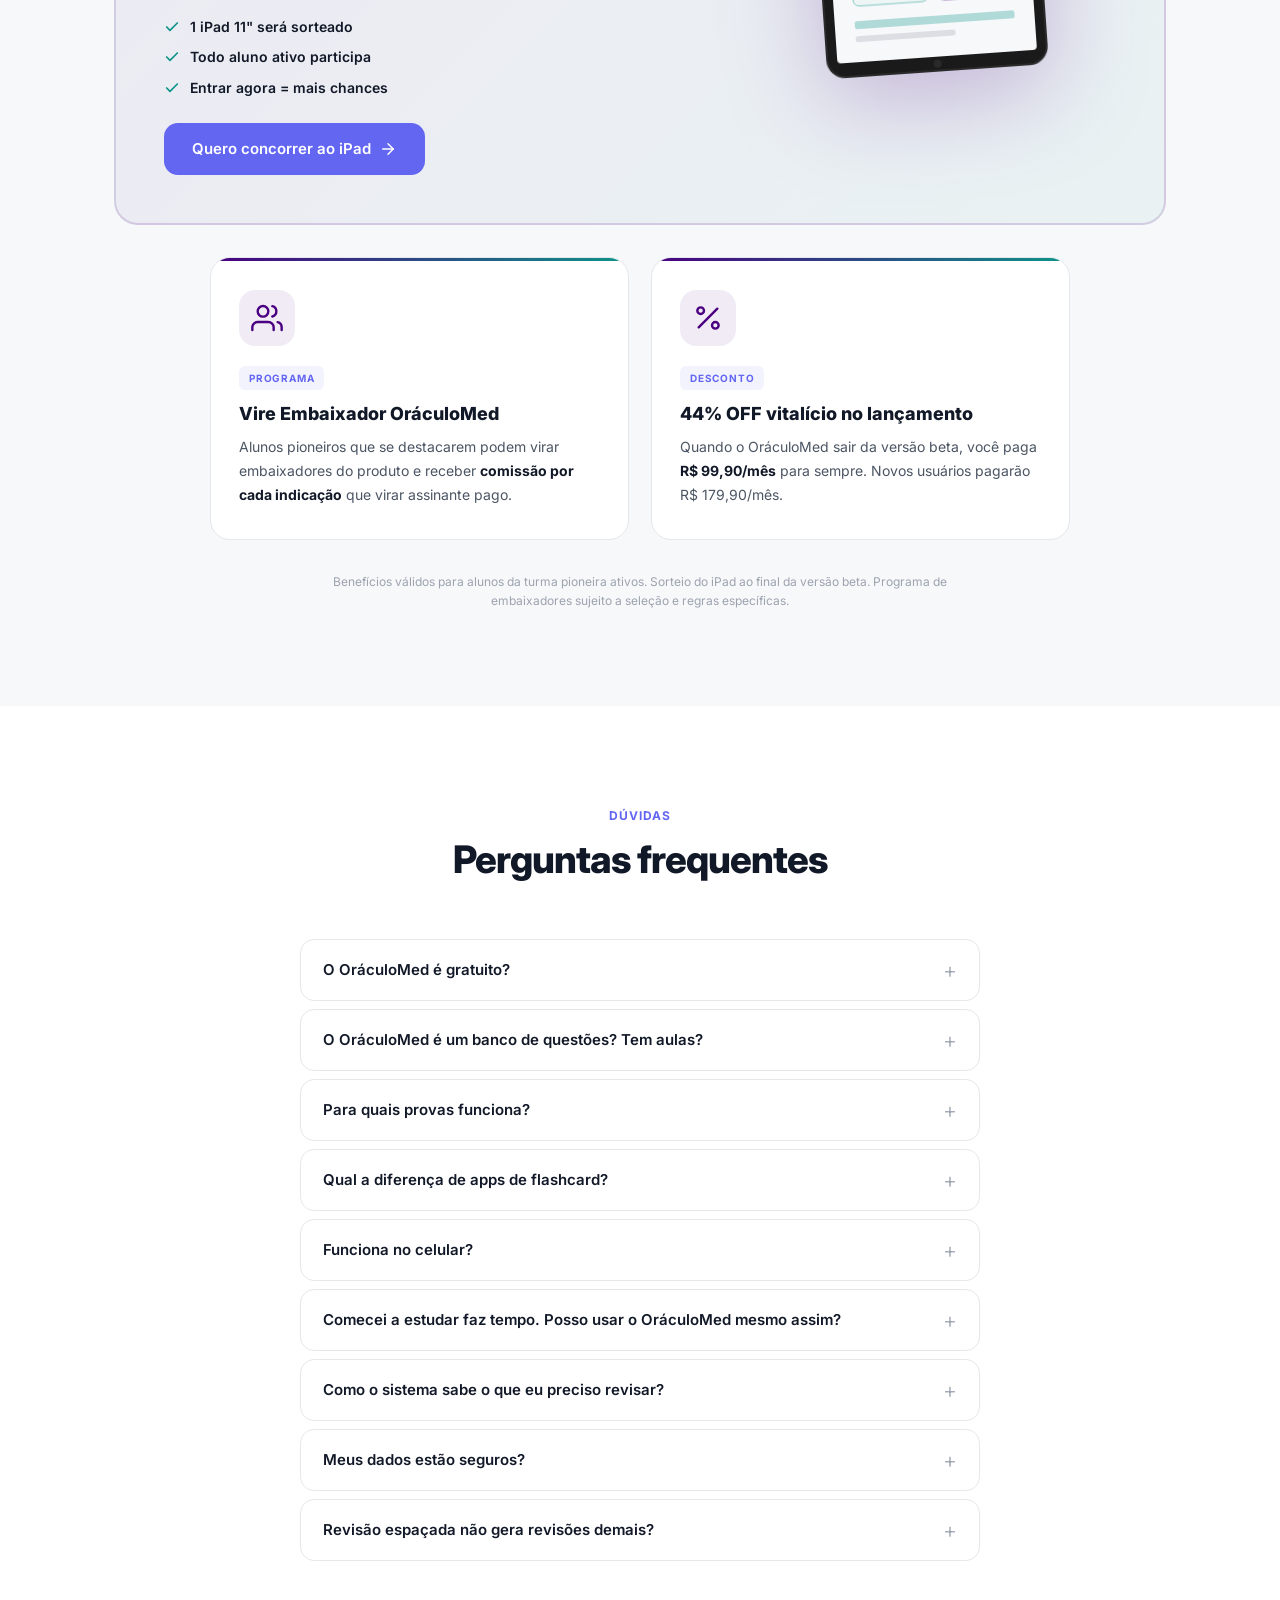
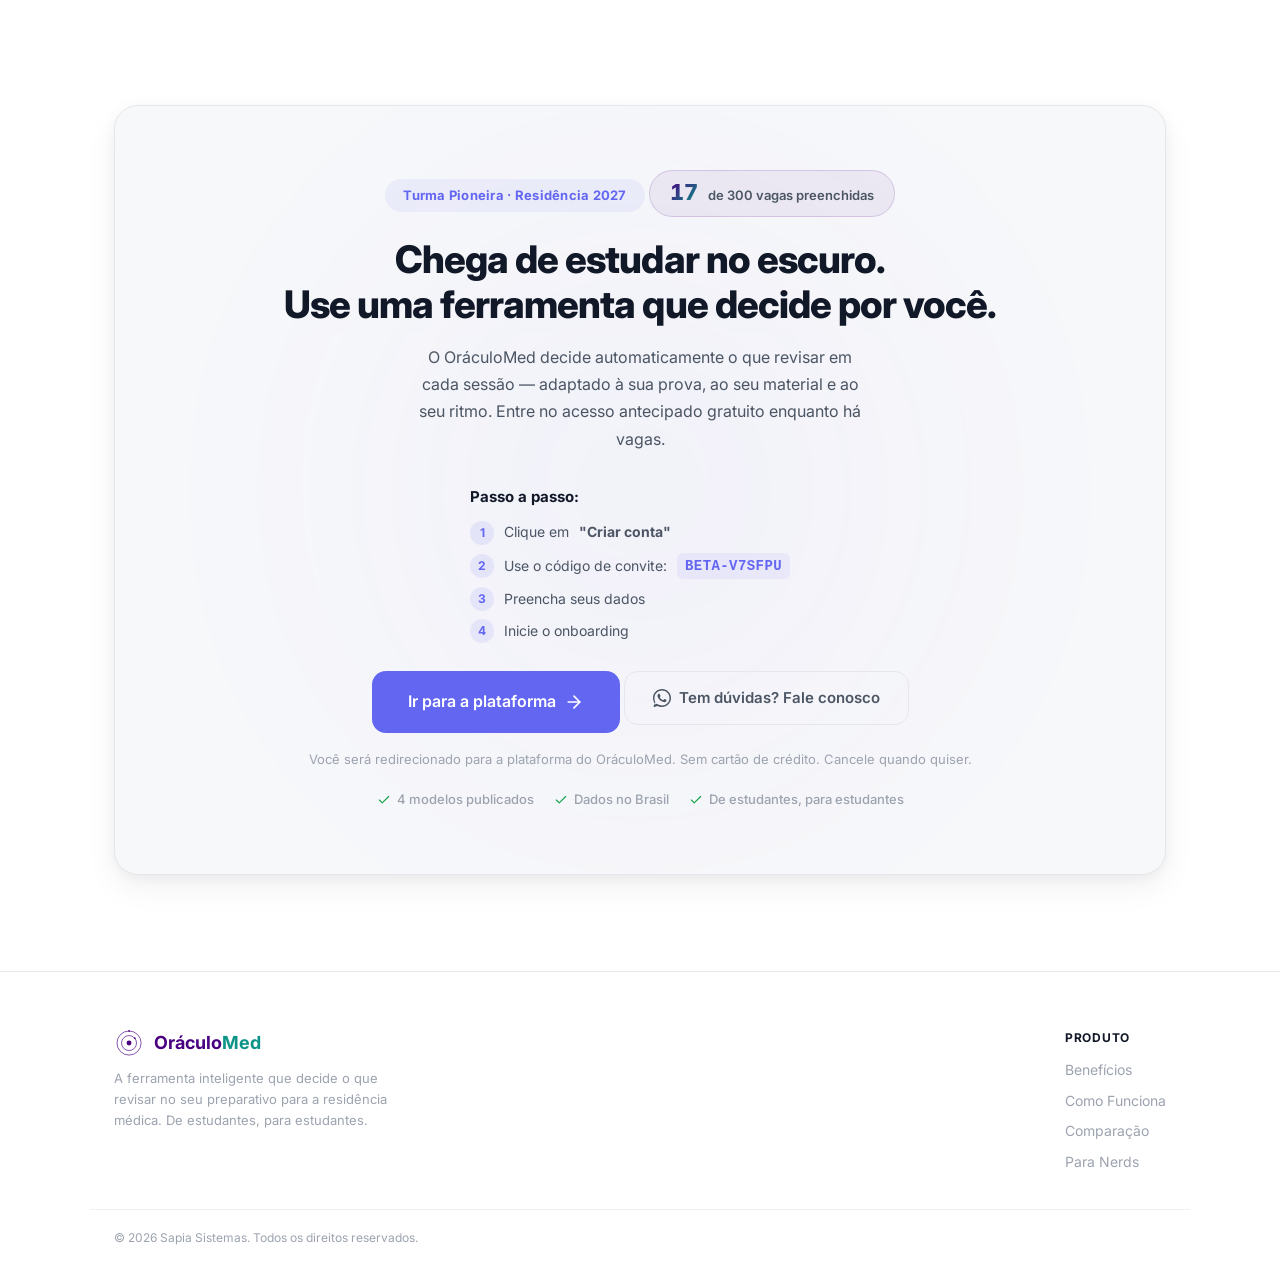
==== commit 59255a1e: "Hero: highlight more keywords and fix cedilla clipping; remove stack tags - Add gradient emphasis to" ====
--- a/index.html
+++ b/index.html
@@ -11,7 +11,7 @@
   <link rel="preconnect" href="https://fonts.googleapis.com">
   <link rel="preconnect" href="https://fonts.gstatic.com" crossorigin>
   <link href="https://fonts.googleapis.com/css2?family=Inter:wght@400;500;600;700;800&display=swap" rel="stylesheet">
-  <link rel="stylesheet" href="styles.css?v=16">
+  <link rel="stylesheet" href="styles.css?v=17">
 </head>
 <body>
 
@@ -65,7 +65,7 @@
         Para a residência médica · Acesso antecipado gratuito
       </div>
       <h1 class="hero-title fade-up" style="--delay: 0.1s">
-        Estudar para a prova da residência médica virou matemática. E a gente resolveu a <span class="text-gradient">equação</span> sem você se preocupar.
+        Estudar para a <span class="text-gradient">prova da residência</span> médica virou <span class="text-gradient">matemática</span>. E a gente resolveu a <span class="text-gradient">equação</span> sem você se preocupar.
       </h1>
       <p class="hero-subtitle fade-up" style="--delay: 0.2s">
         O OráculoMed cruza 4 variáveis a cada sessão — <strong>memória</strong>, <strong>domínio</strong>, <strong>relevância</strong> (peso na banca + centralidade do tópico) e <strong>tempo disponível</strong> — e calcula o plano de revisões mais eficiente que a ciência permite para a sua banca. Você abre, estuda, e cada minuto trabalha a favor de você.
@@ -580,7 +580,6 @@
           <div class="stack-item-body">
             <div class="stack-item-header">
               <h3>Sessão Inteligente com Plano de Revisões</h3>
-              <span class="stack-item-tag">Core</span>
             </div>
             <p>A cada sessão, o sistema entrega um <strong>plano de revisões em questões e minutos</strong>, calculado para ser <strong>a melhor decisão possível naquele momento</strong>. Considera sua <strong>memória</strong> (quando cada tema vai escapar), seu <strong>domínio</strong>, a <strong>relevância</strong> (peso na banca + centralidade do tópico) e o <strong>tempo disponível</strong> — maximizando a eficiência de cada minuto de estudo.</p>
           </div>
@@ -611,7 +610,6 @@
           <div class="stack-item-body">
             <div class="stack-item-header">
               <h3>Visão Geral de Tópicos</h3>
-              <span class="stack-item-tag">Gestão</span>
             </div>
             <p>Tabela completa de todos os seus temas com métricas de retenção e domínio, histórico por tema e opção de criar temas customizados.</p>
           </div>
@@ -622,7 +620,6 @@
           <div class="stack-item-body">
             <div class="stack-item-header">
               <h3>Modo Turbo</h3>
-              <span class="stack-item-tag">Core</span>
             </div>
             <p>Preparação intensiva nas semanas finais antes da prova. O sistema ajusta a intensidade e as prioridades automaticamente à medida que a data se aproxima.</p>
           </div>
@@ -633,7 +630,6 @@
           <div class="stack-item-body">
             <div class="stack-item-header">
               <h3>Configurações Personalizadas</h3>
-              <span class="stack-item-tag">Gestão</span>
             </div>
             <p>Meta diária de estudo, nível de dedicação (casual, sério ou intenso), seleção de prova-alvo e data de exame — tudo ajustável a qualquer momento.</p>
           </div>
--- a/styles.css
+++ b/styles.css
@@ -397,6 +397,8 @@
   -webkit-text-fill-color: transparent;
   background-clip: text;
   display: inline-block;
+  padding-bottom: 0.08em;
+  line-height: 1.15;
 }
 
 .hero-subtitle {
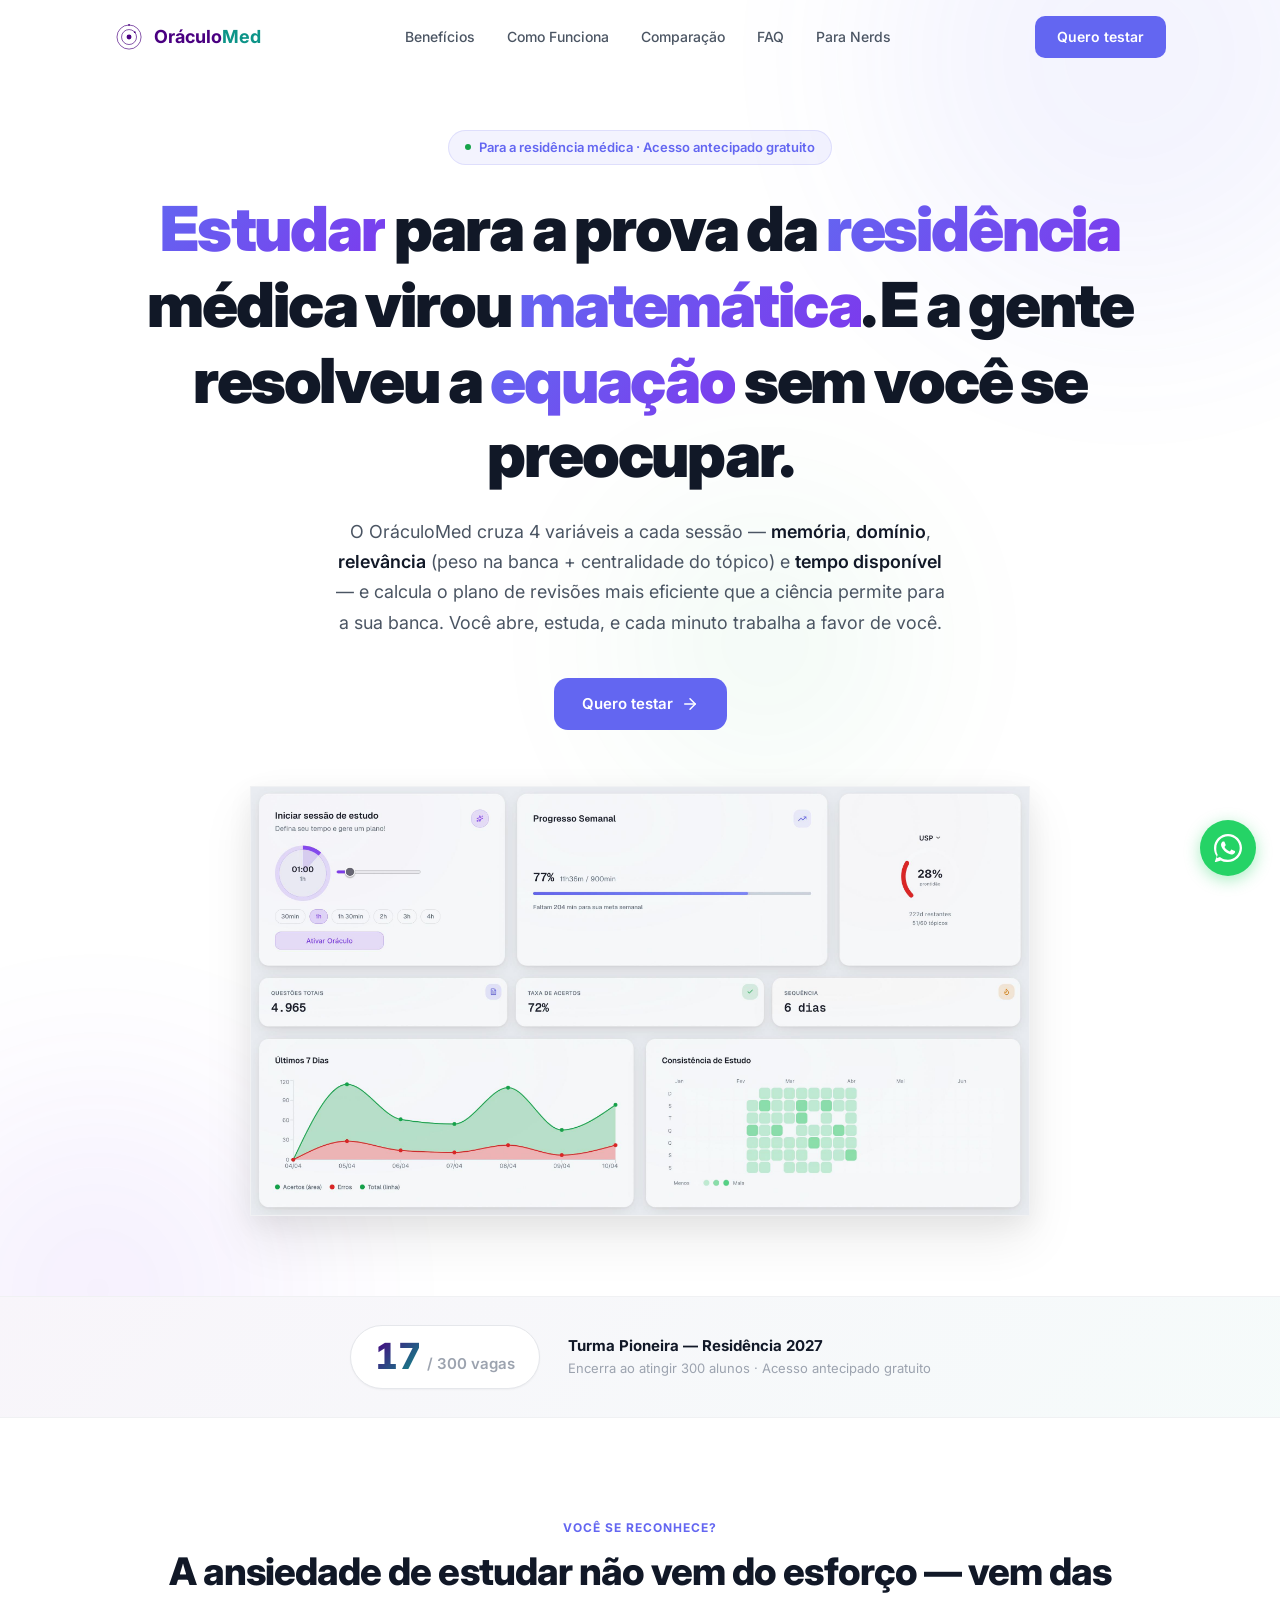
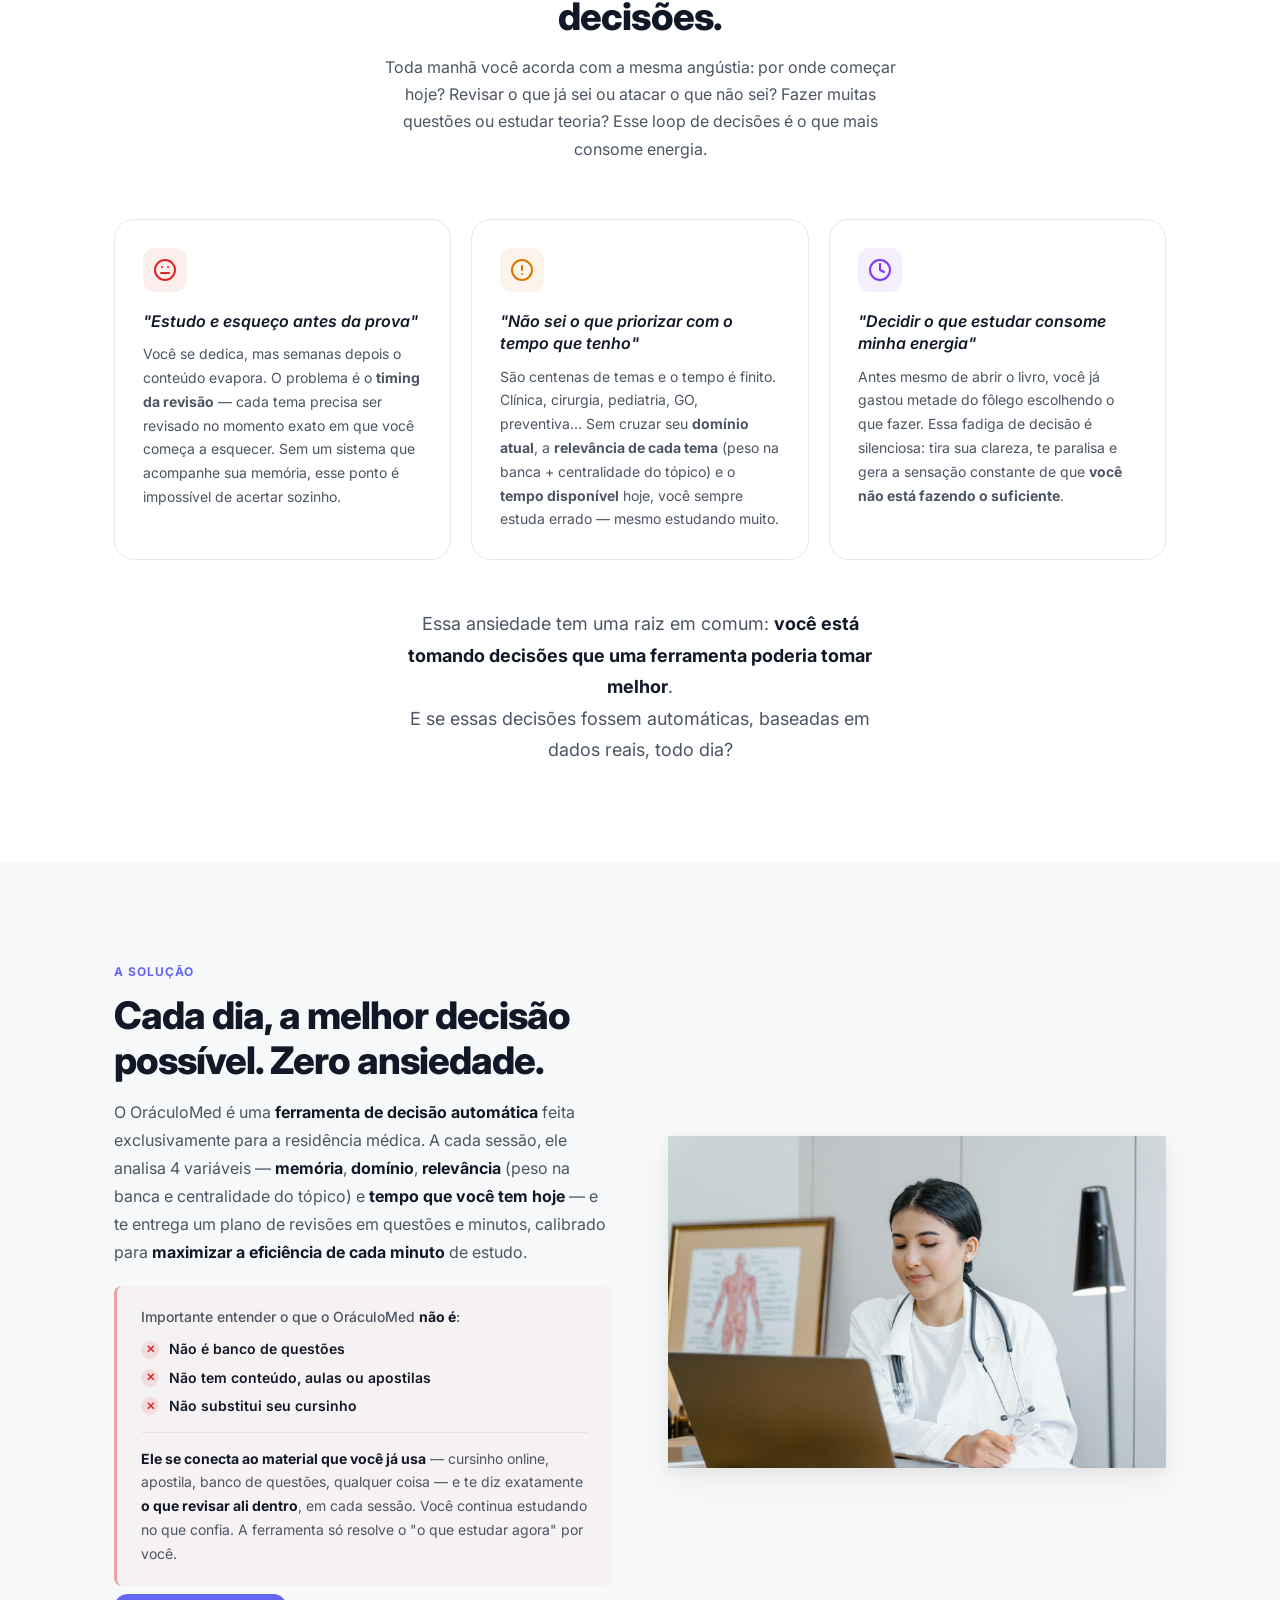
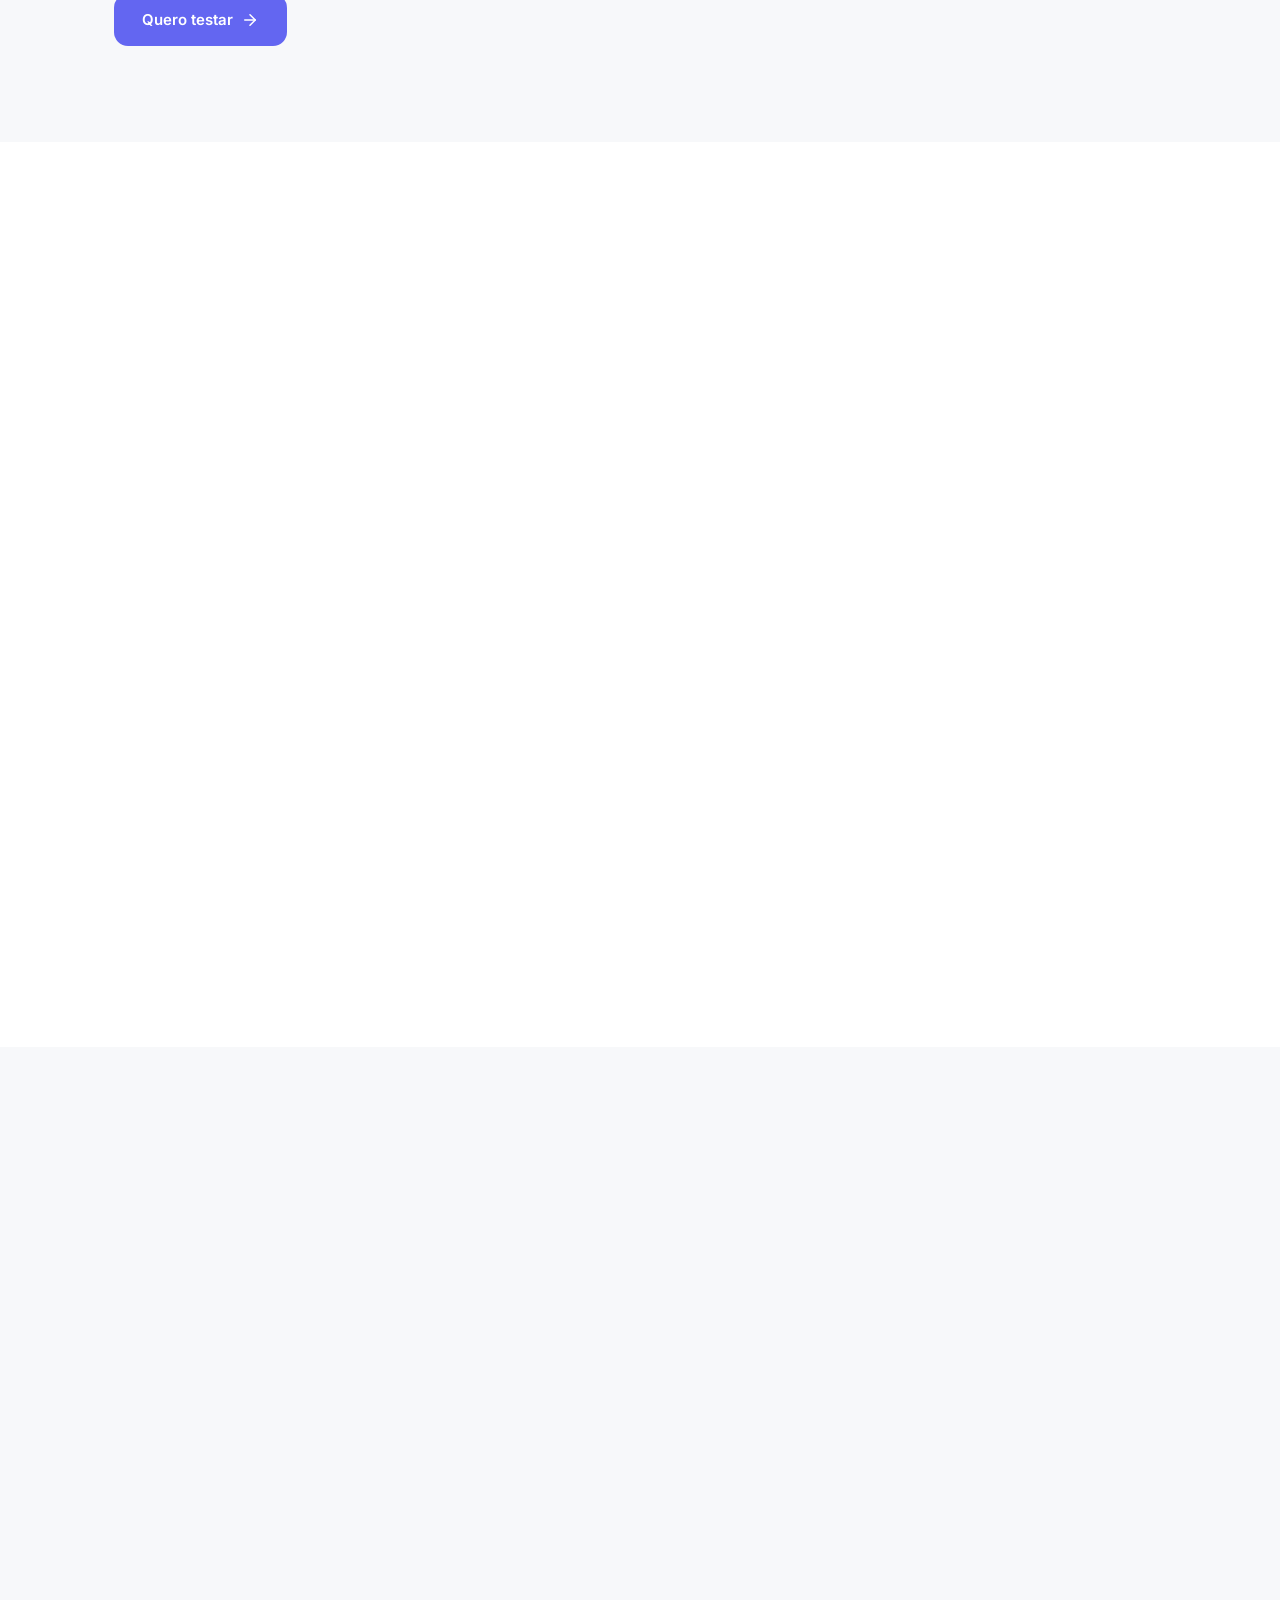
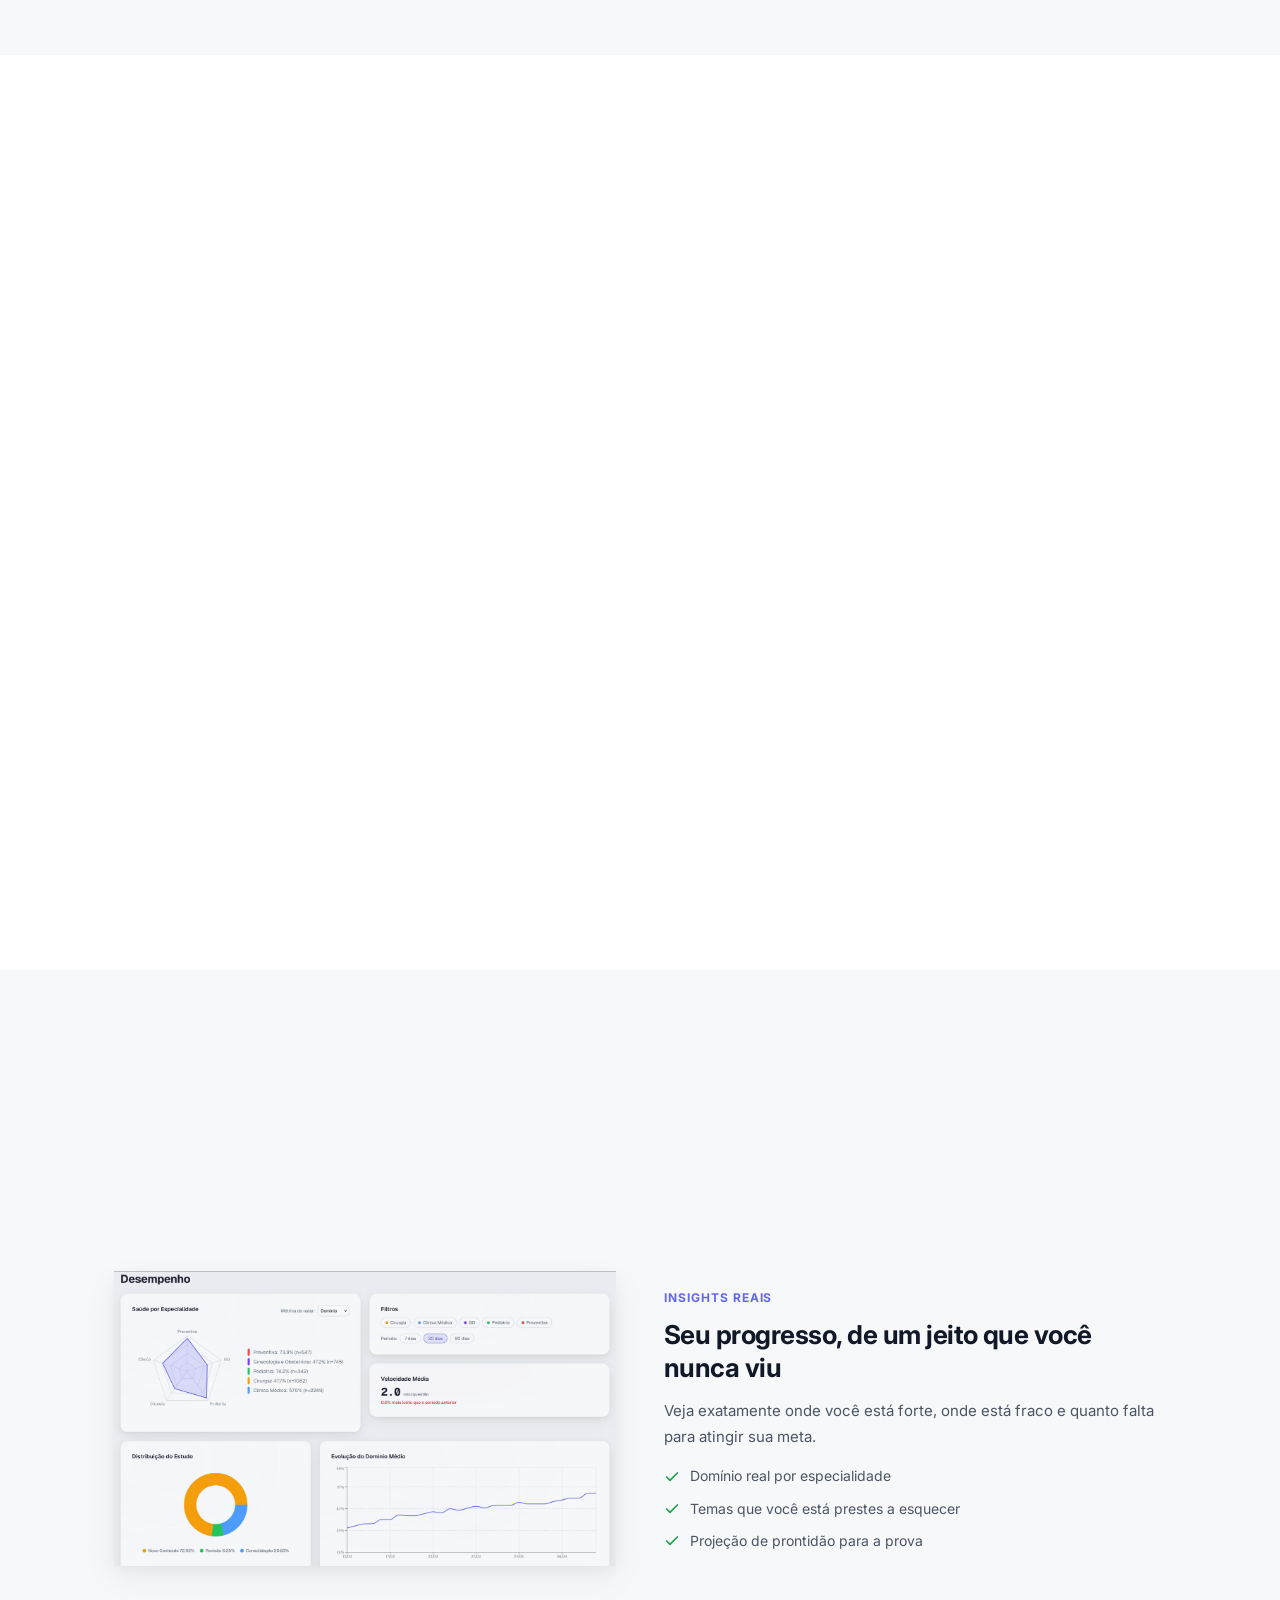
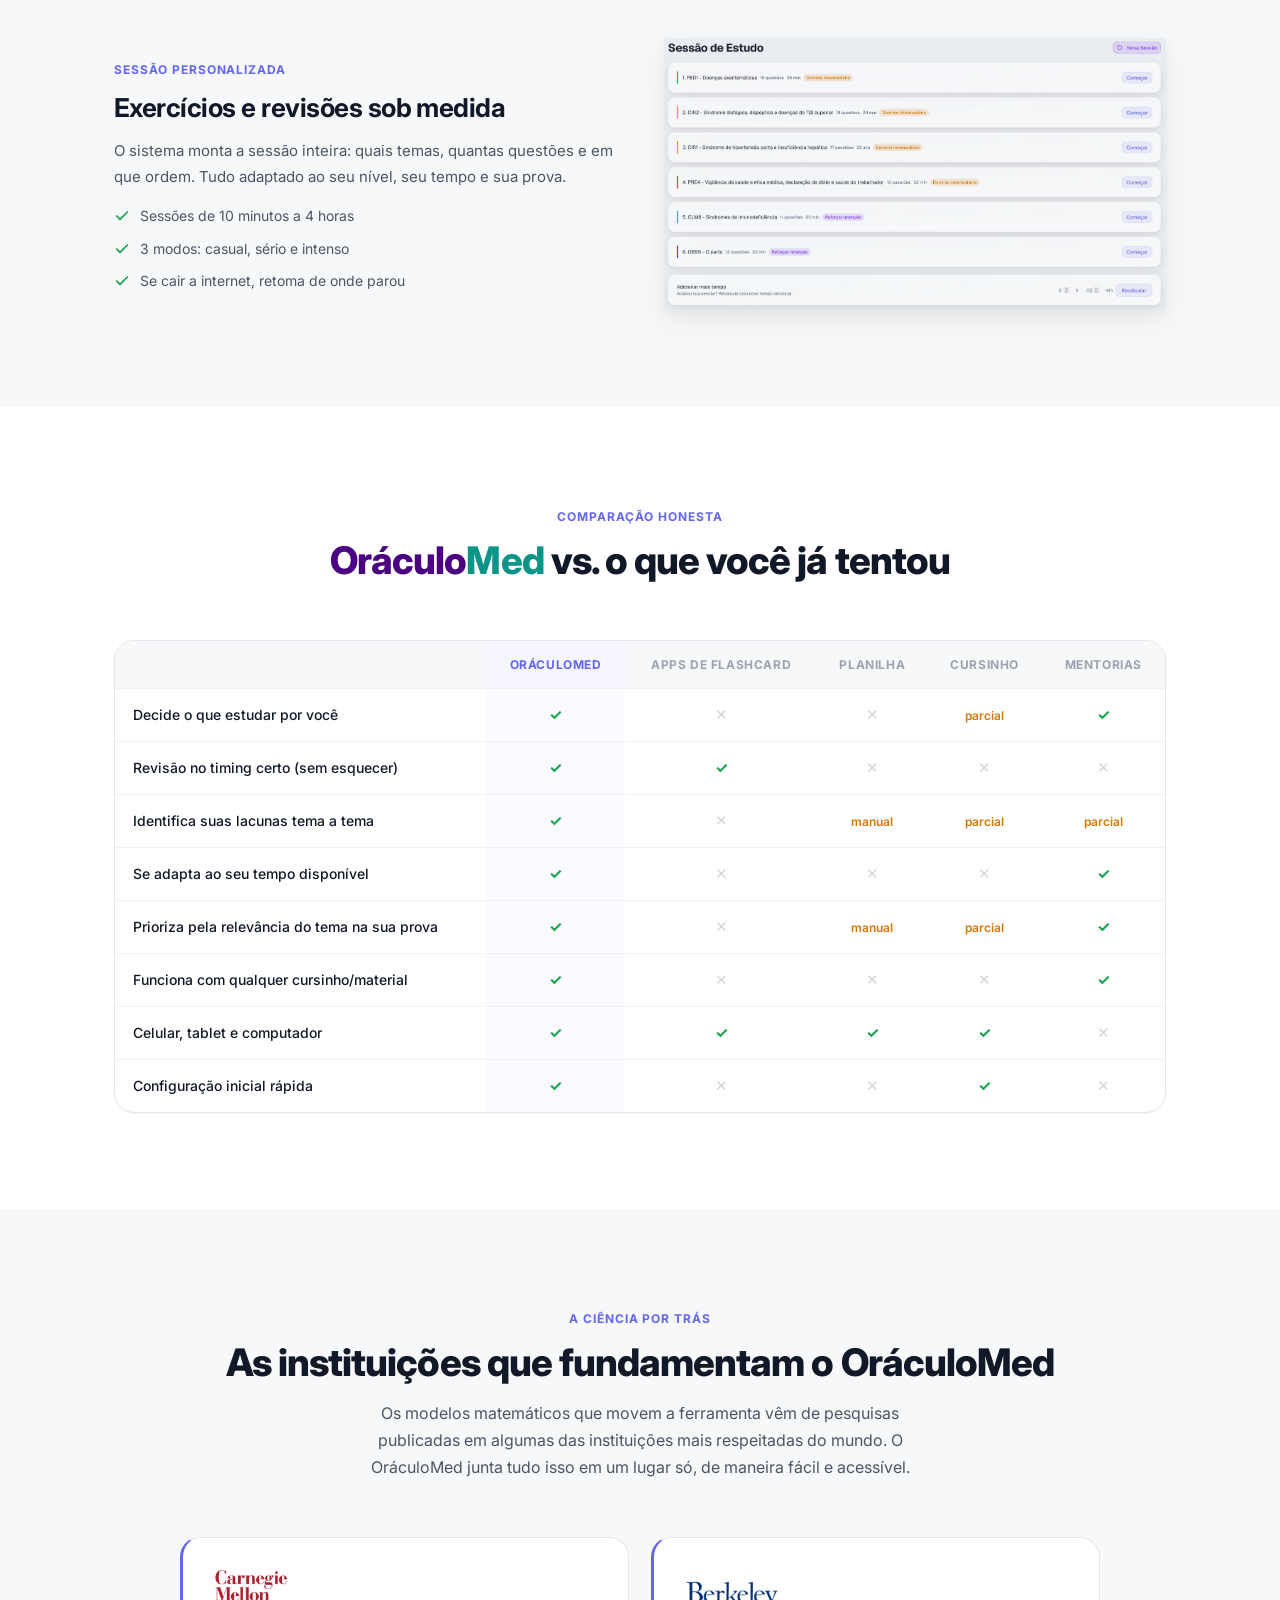
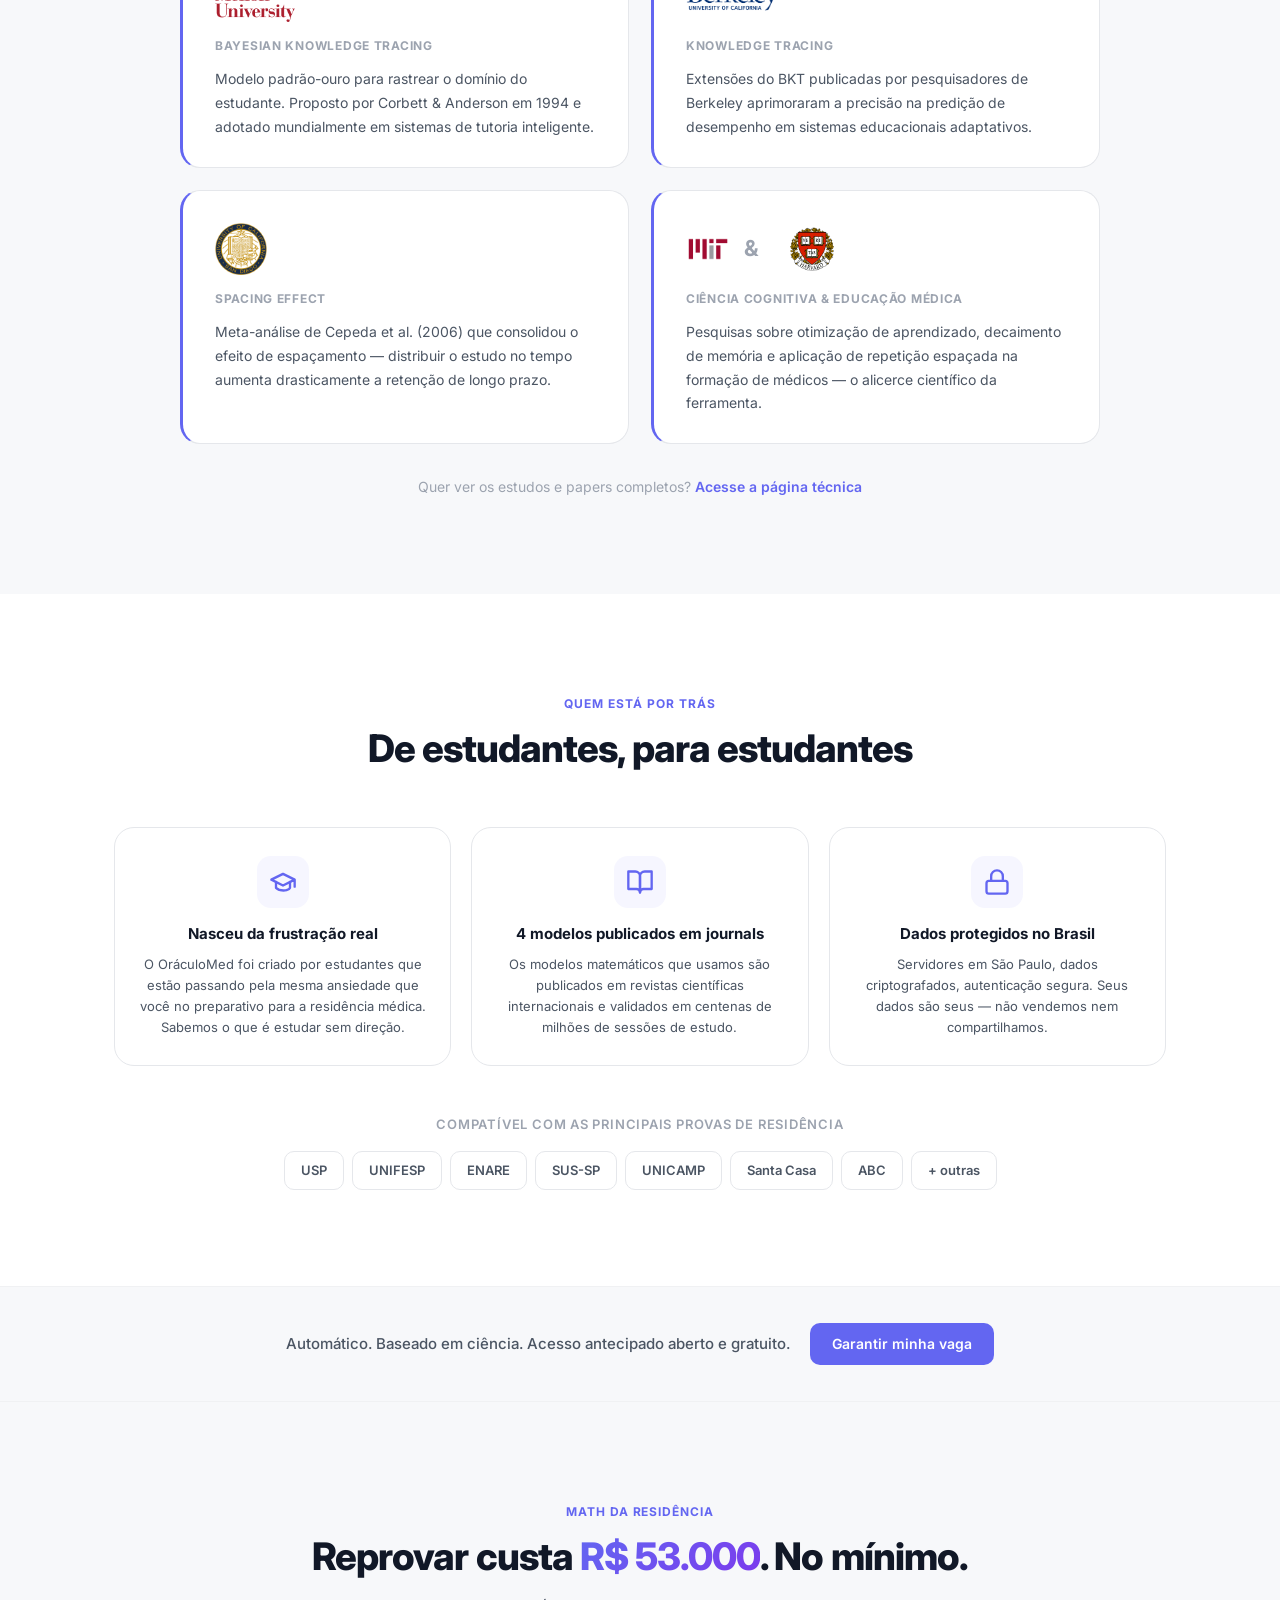
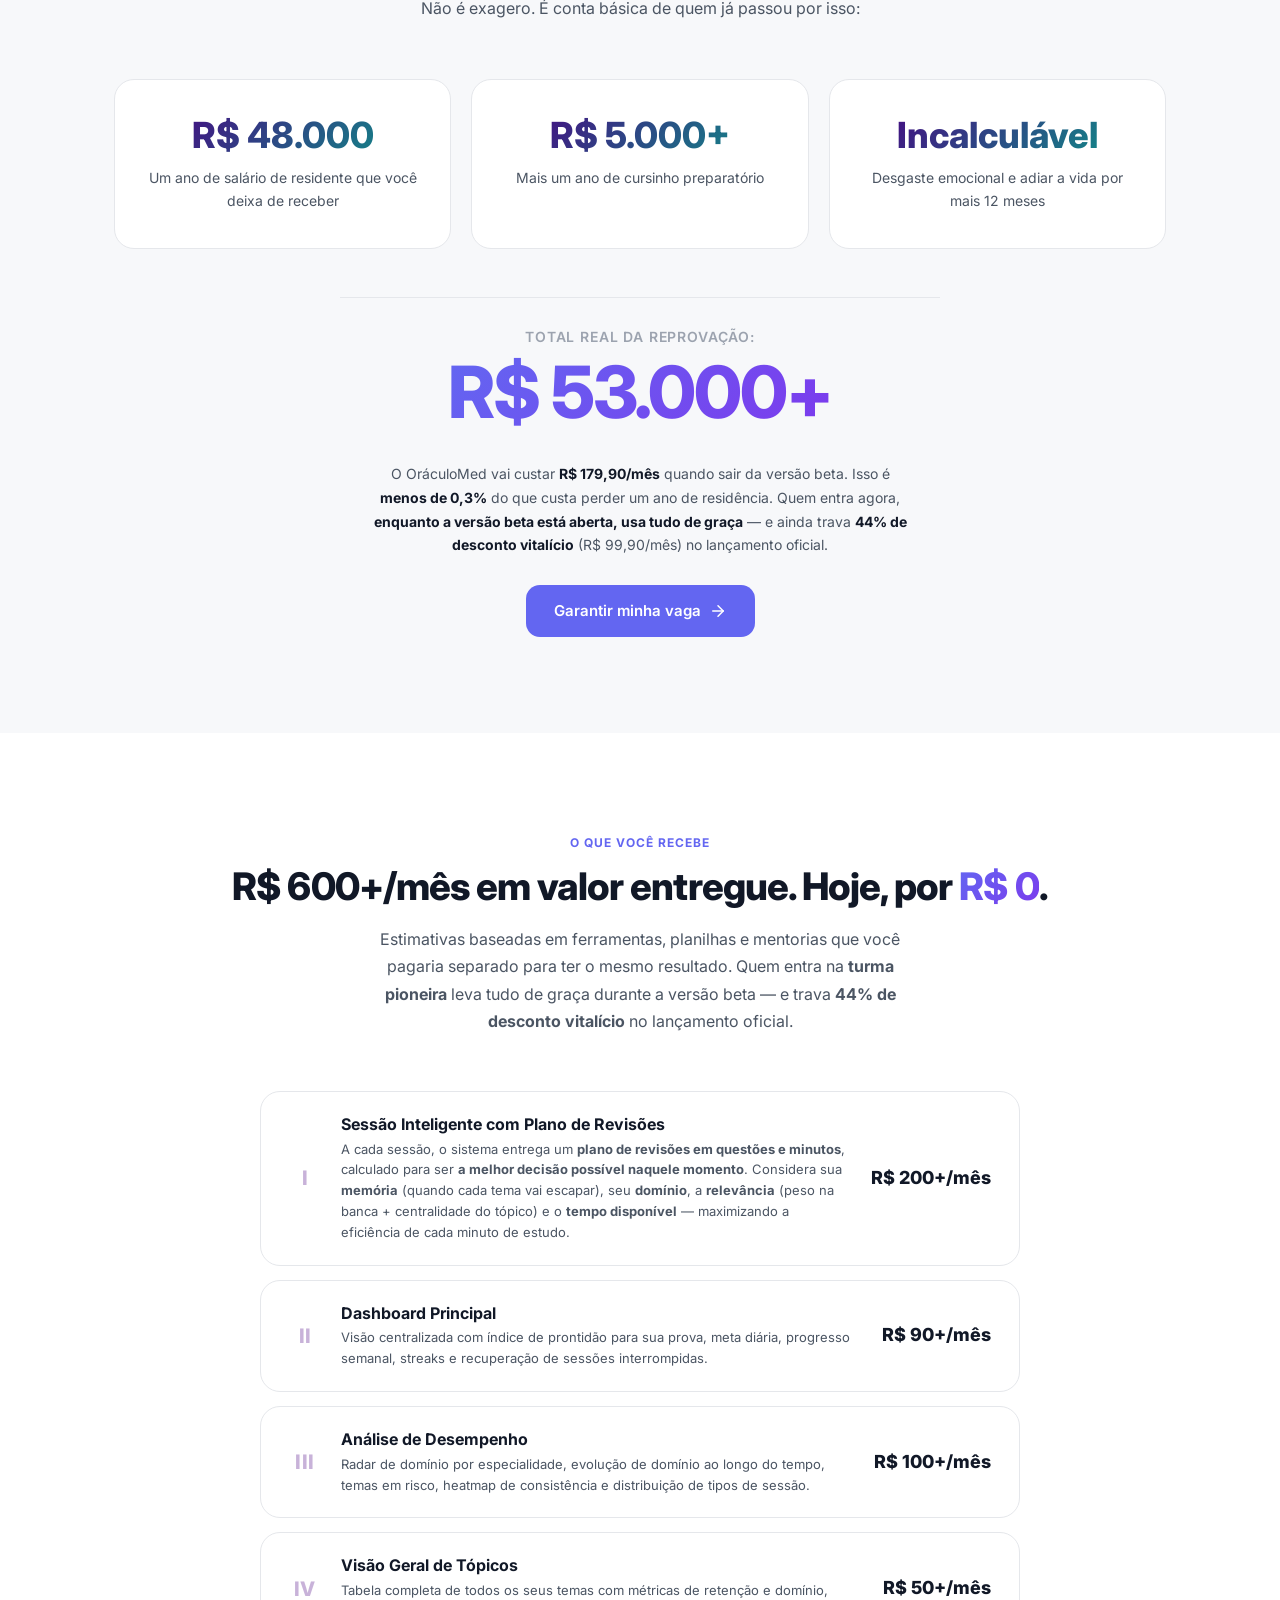
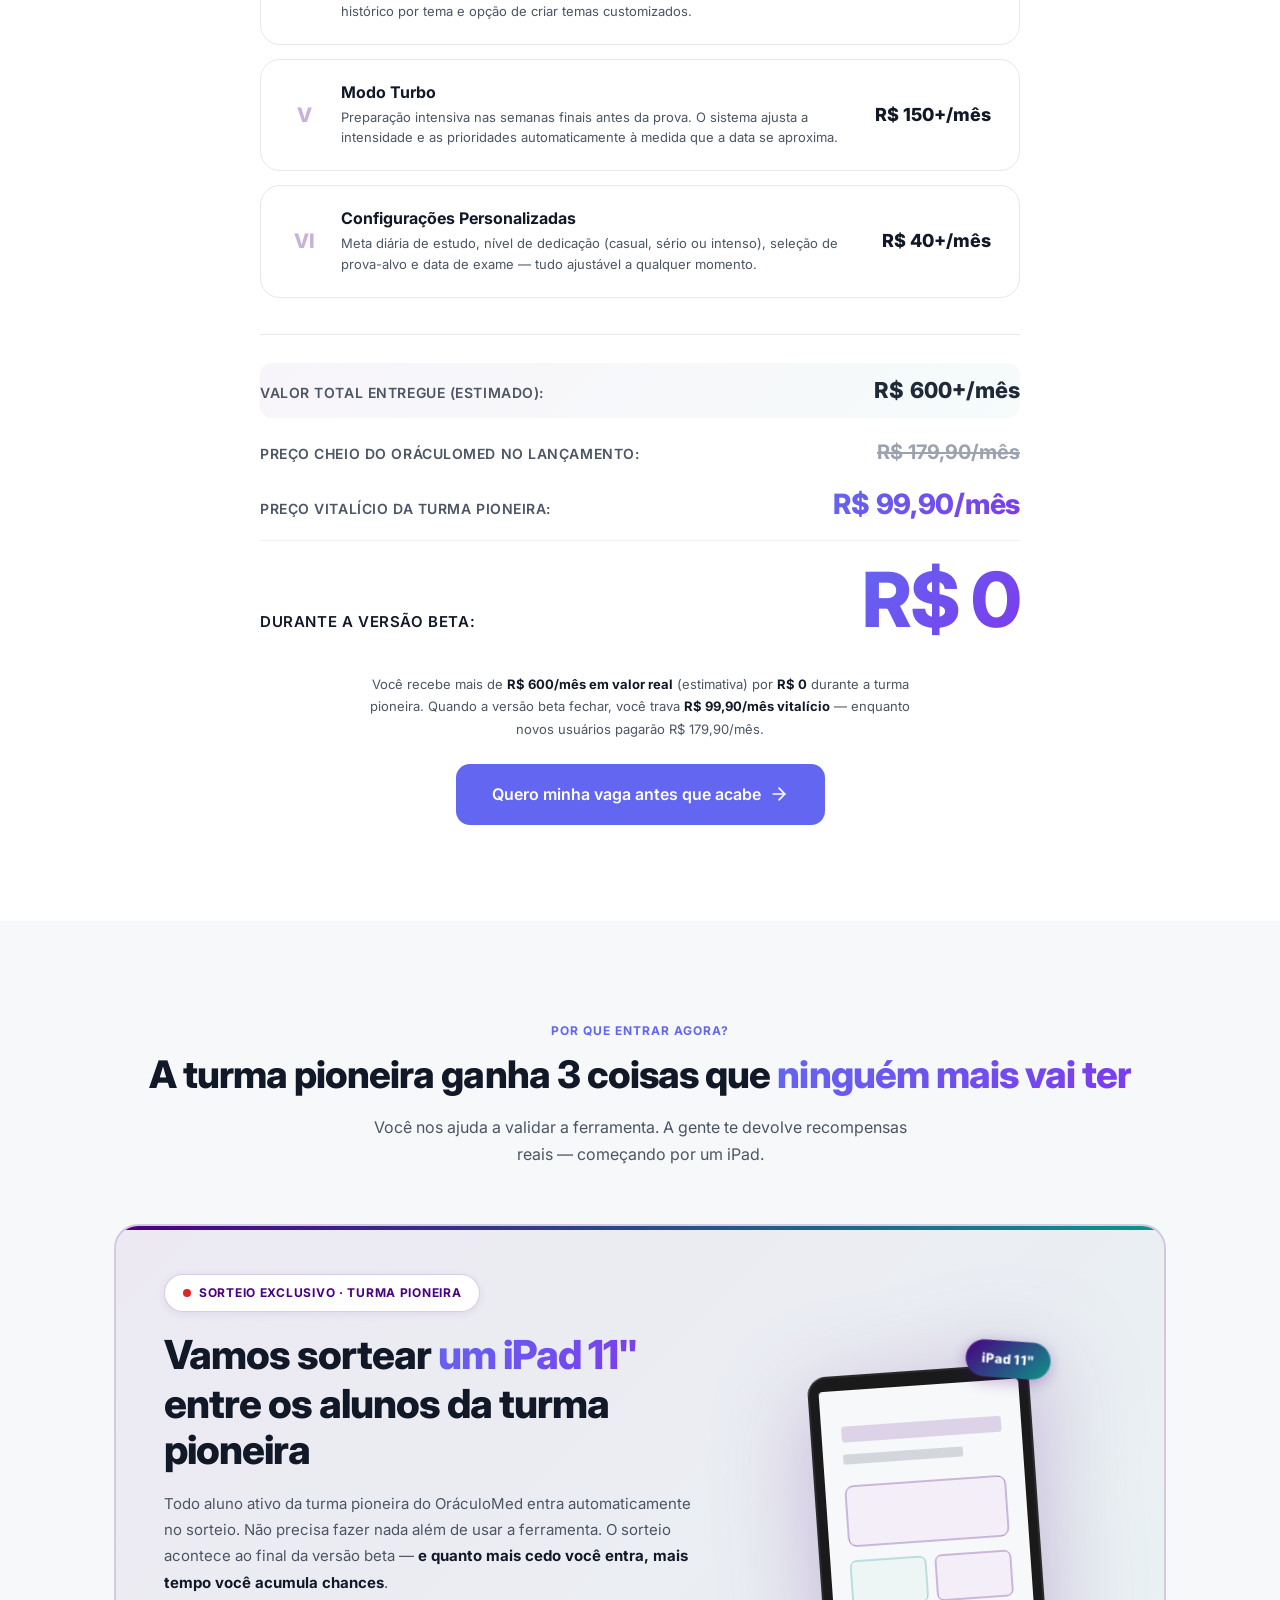
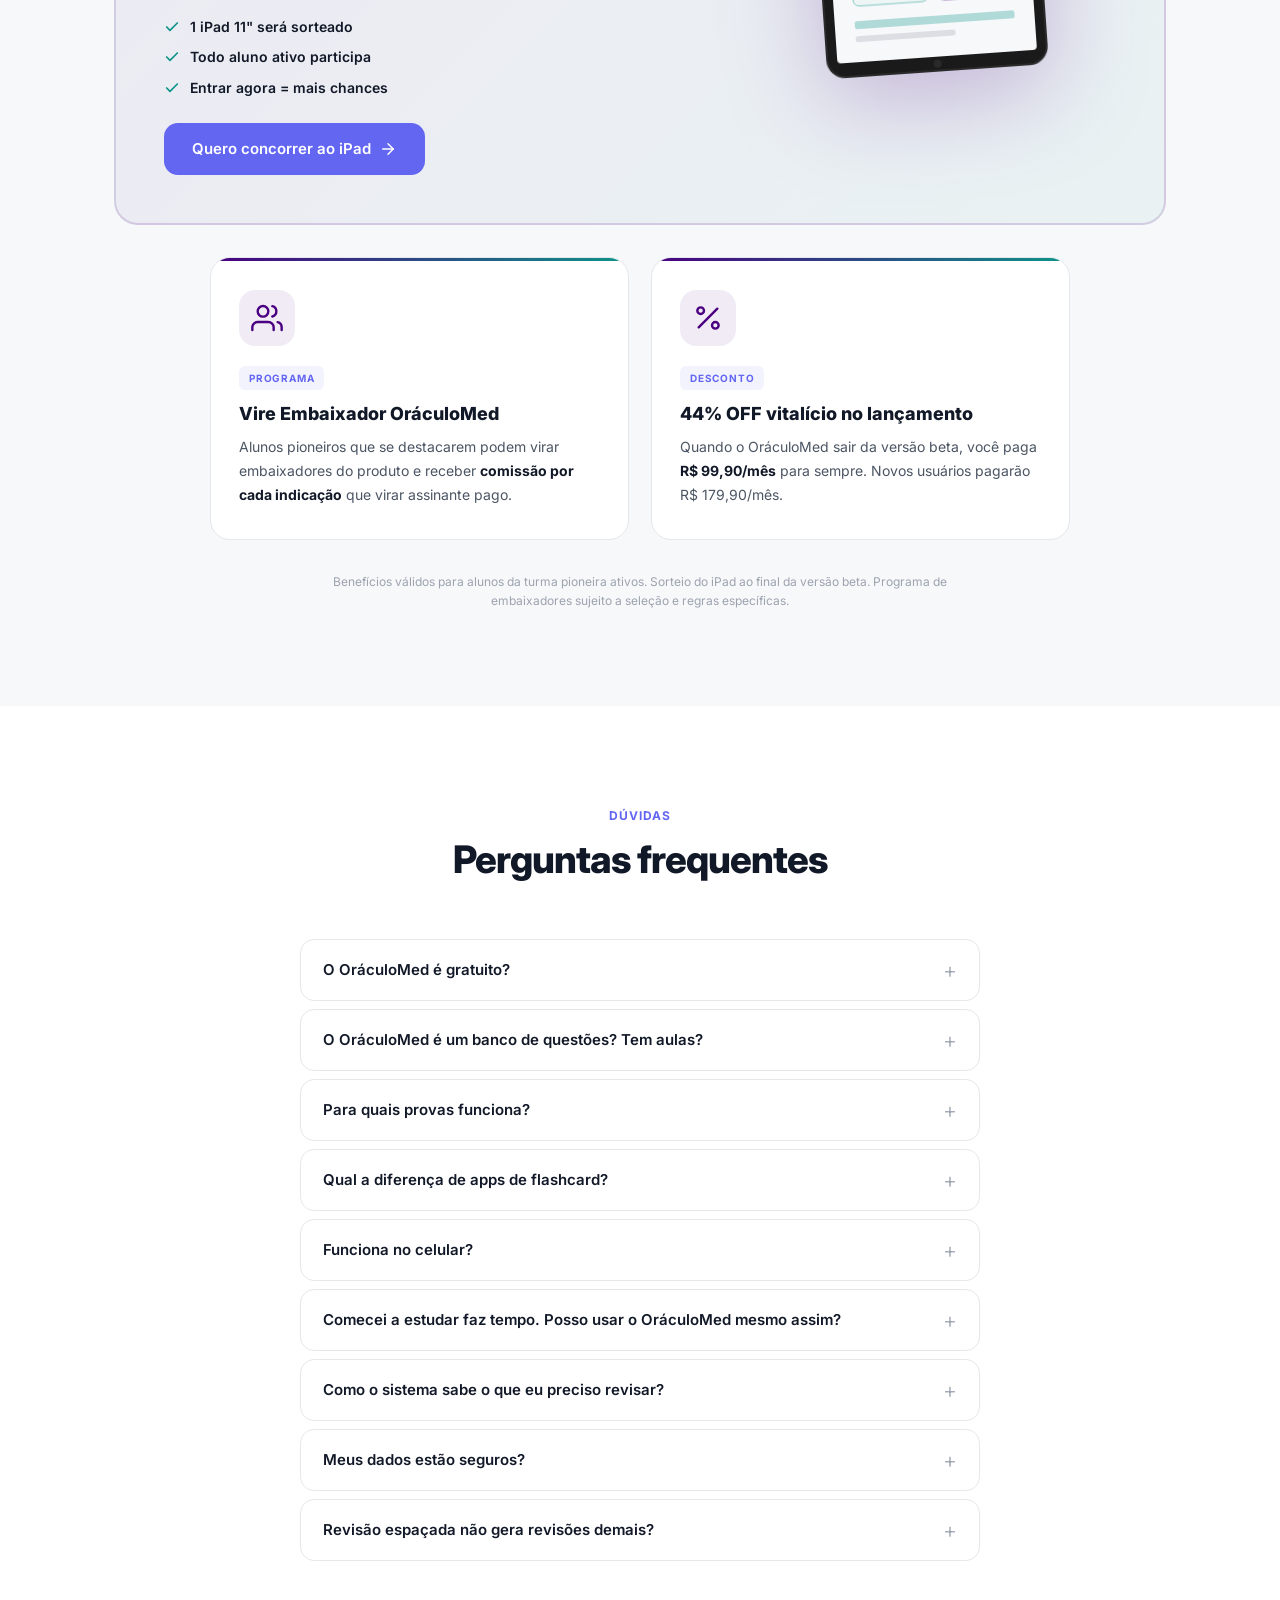
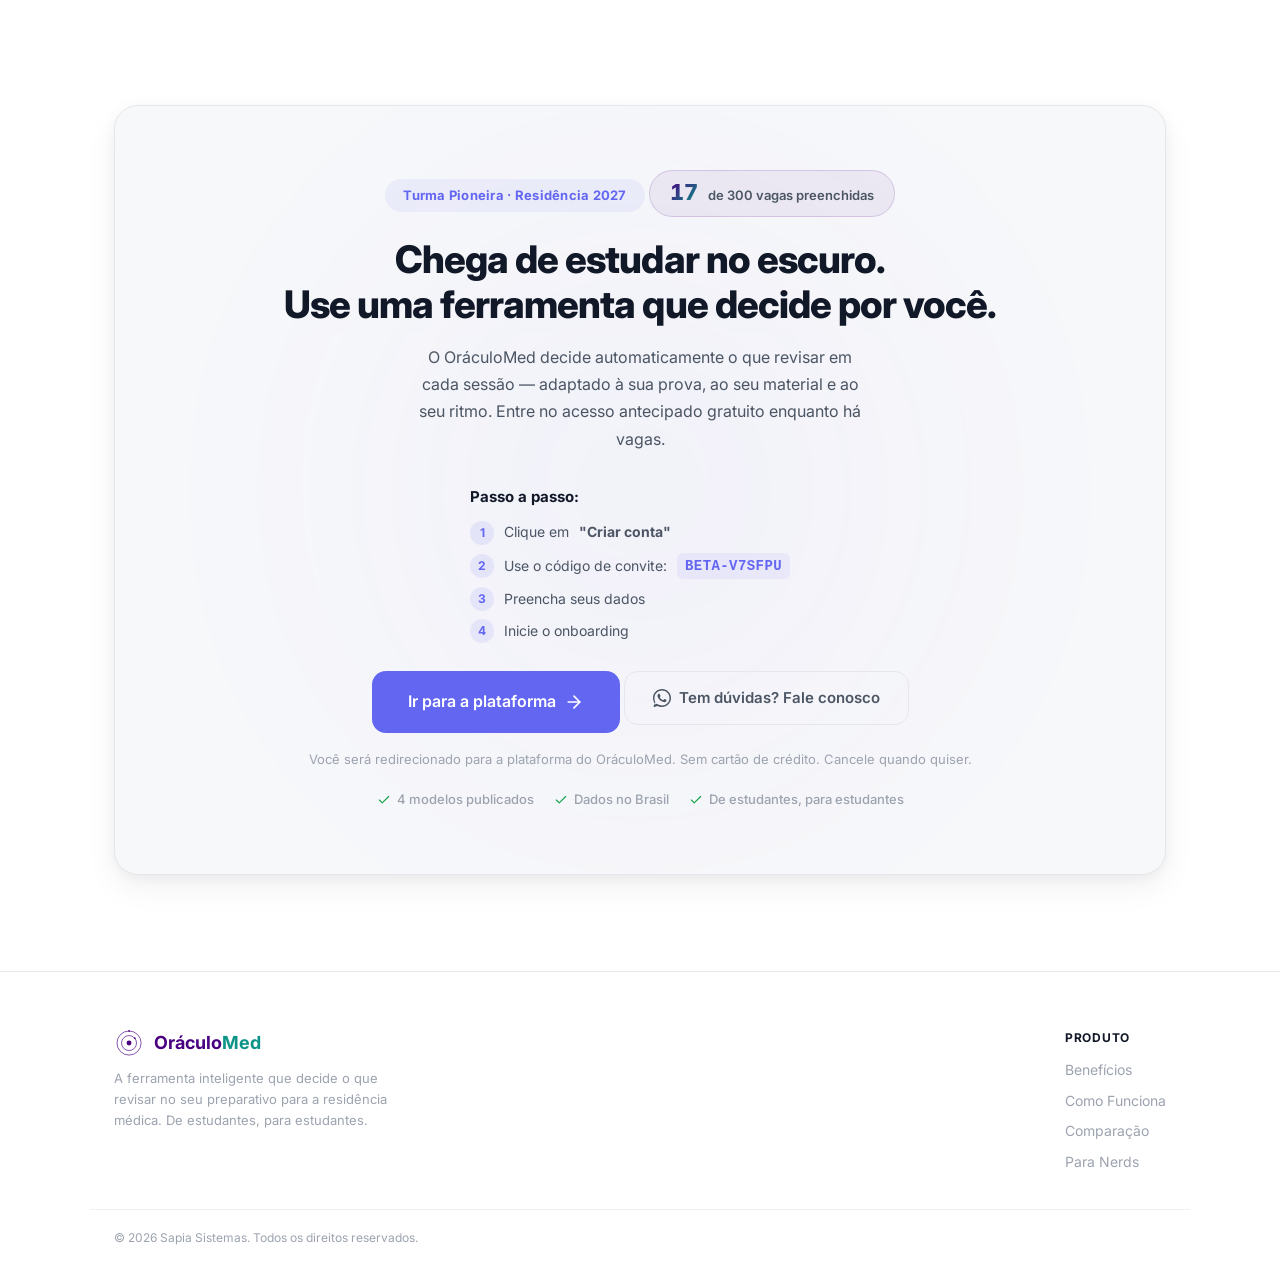
==== commit 0d206a92: "Hero: shift gradient emphasis to "Estudar" and "residência" Replace "prova da residência" gradient s" ====
--- a/index.html
+++ b/index.html
@@ -11,7 +11,7 @@
   <link rel="preconnect" href="https://fonts.googleapis.com">
   <link rel="preconnect" href="https://fonts.gstatic.com" crossorigin>
   <link href="https://fonts.googleapis.com/css2?family=Inter:wght@400;500;600;700;800&display=swap" rel="stylesheet">
-  <link rel="stylesheet" href="styles.css?v=17">
+  <link rel="stylesheet" href="styles.css?v=18">
 </head>
 <body>
 
@@ -65,7 +65,7 @@
         Para a residência médica · Acesso antecipado gratuito
       </div>
       <h1 class="hero-title fade-up" style="--delay: 0.1s">
-        Estudar para a <span class="text-gradient">prova da residência</span> médica virou <span class="text-gradient">matemática</span>. E a gente resolveu a <span class="text-gradient">equação</span> sem você se preocupar.
+        <span class="text-gradient">Estudar</span> para a prova da <span class="text-gradient">residência</span> médica virou <span class="text-gradient">matemática</span>. E a gente resolveu a <span class="text-gradient">equação</span> sem você se preocupar.
       </h1>
       <p class="hero-subtitle fade-up" style="--delay: 0.2s">
         O OráculoMed cruza 4 variáveis a cada sessão — <strong>memória</strong>, <strong>domínio</strong>, <strong>relevância</strong> (peso na banca + centralidade do tópico) e <strong>tempo disponível</strong> — e calcula o plano de revisões mais eficiente que a ciência permite para a sua banca. Você abre, estuda, e cada minuto trabalha a favor de você.
